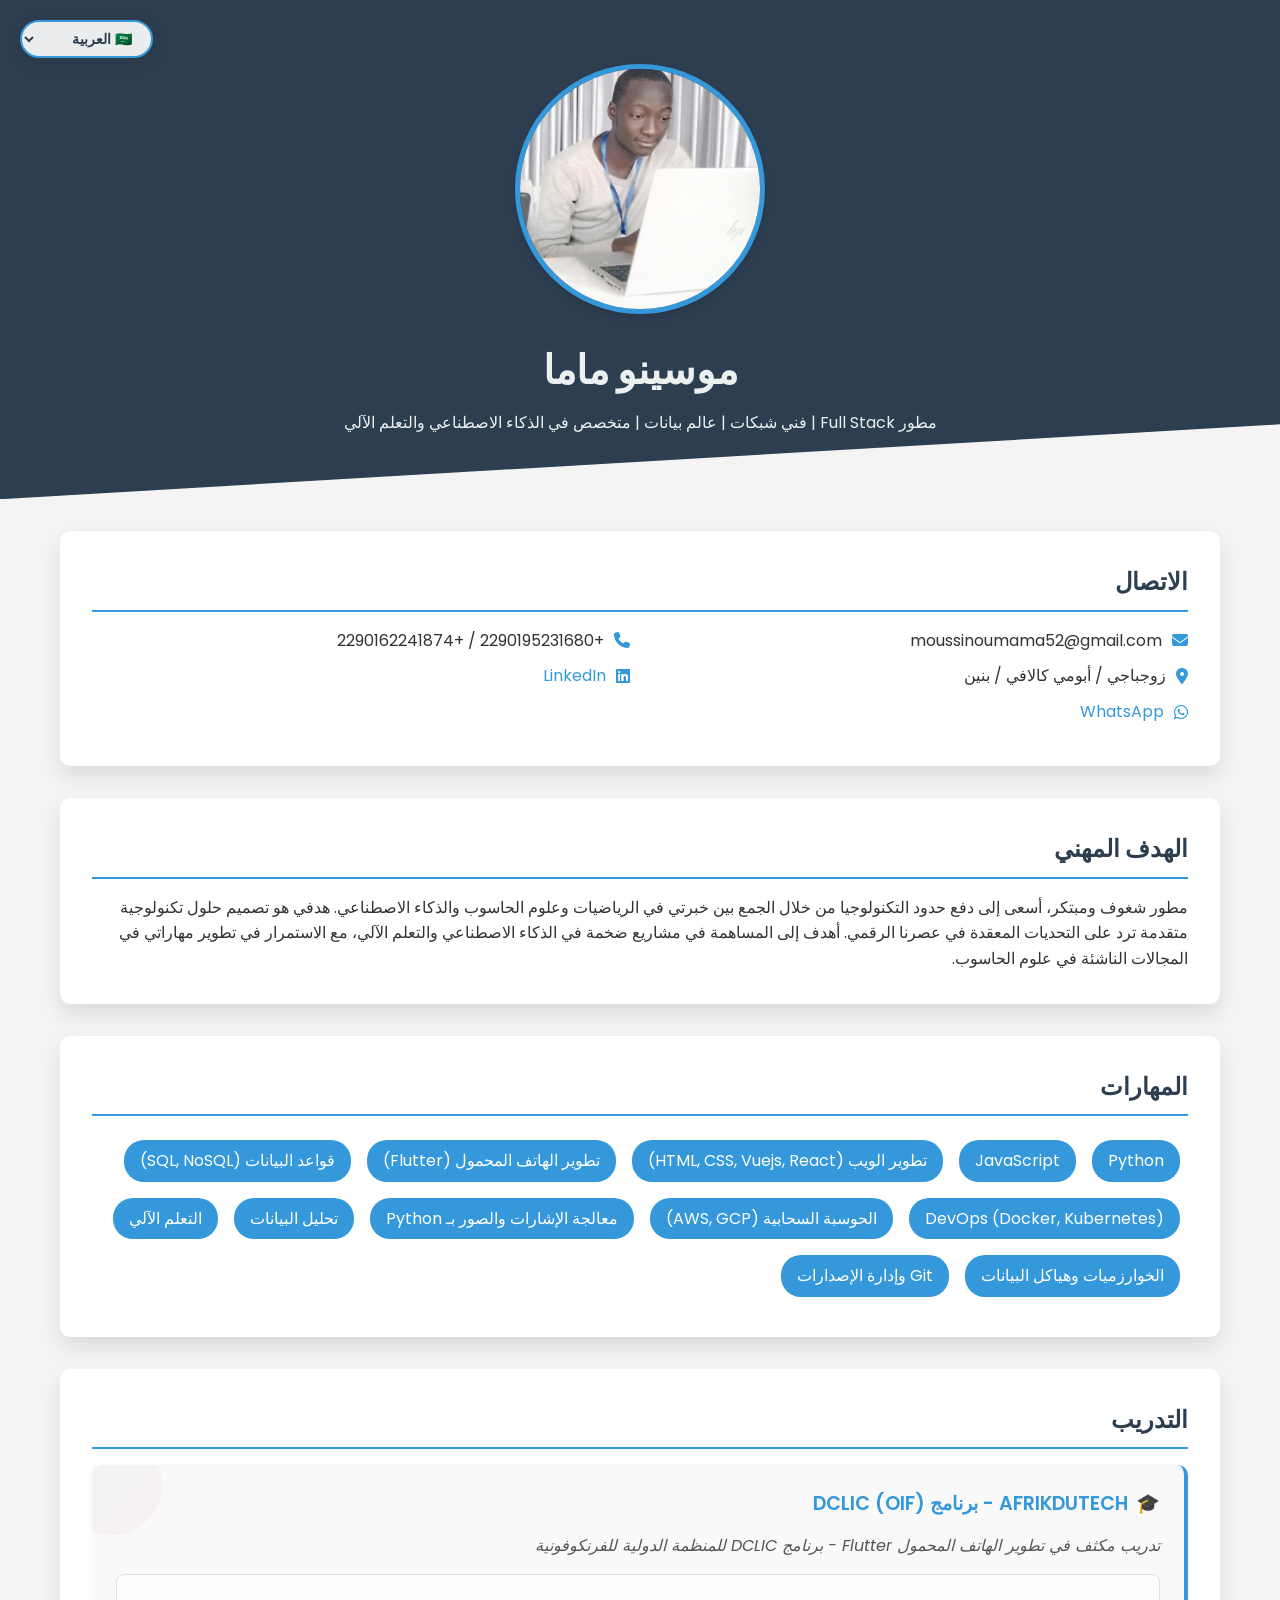
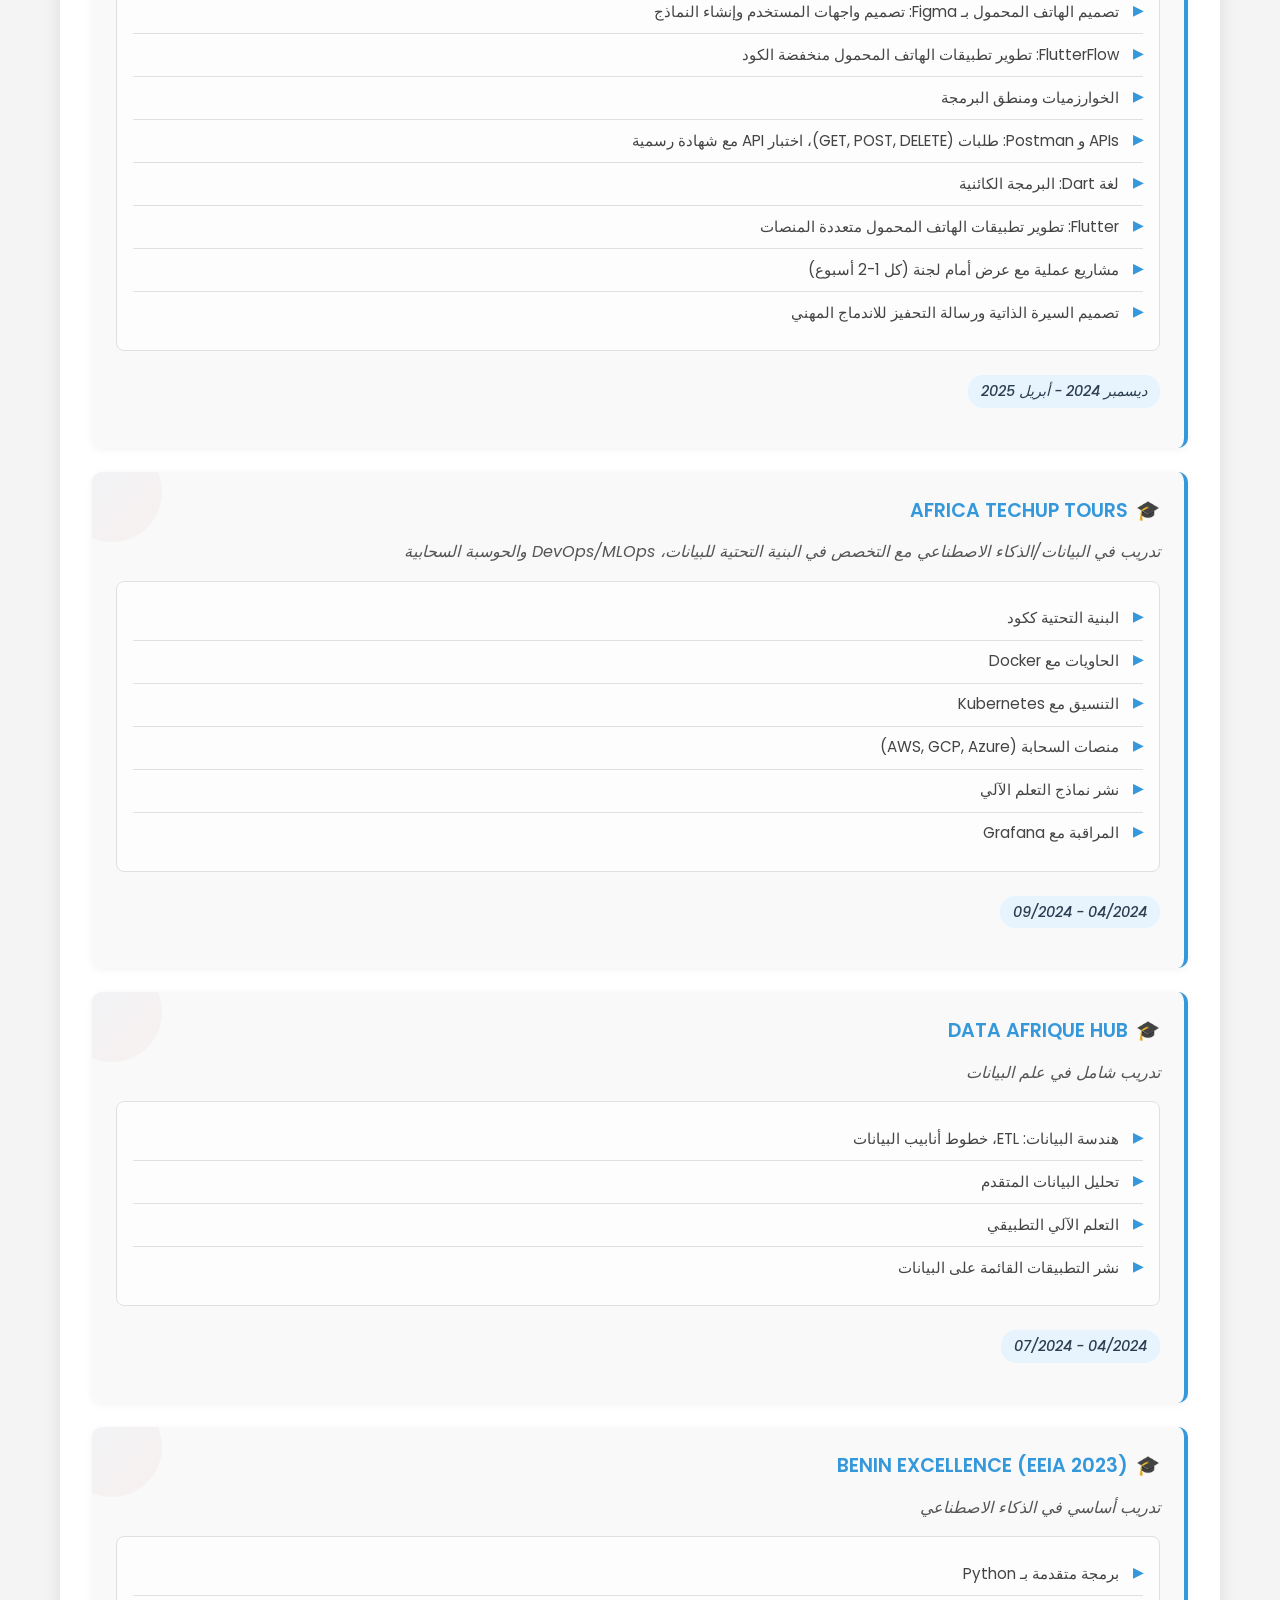
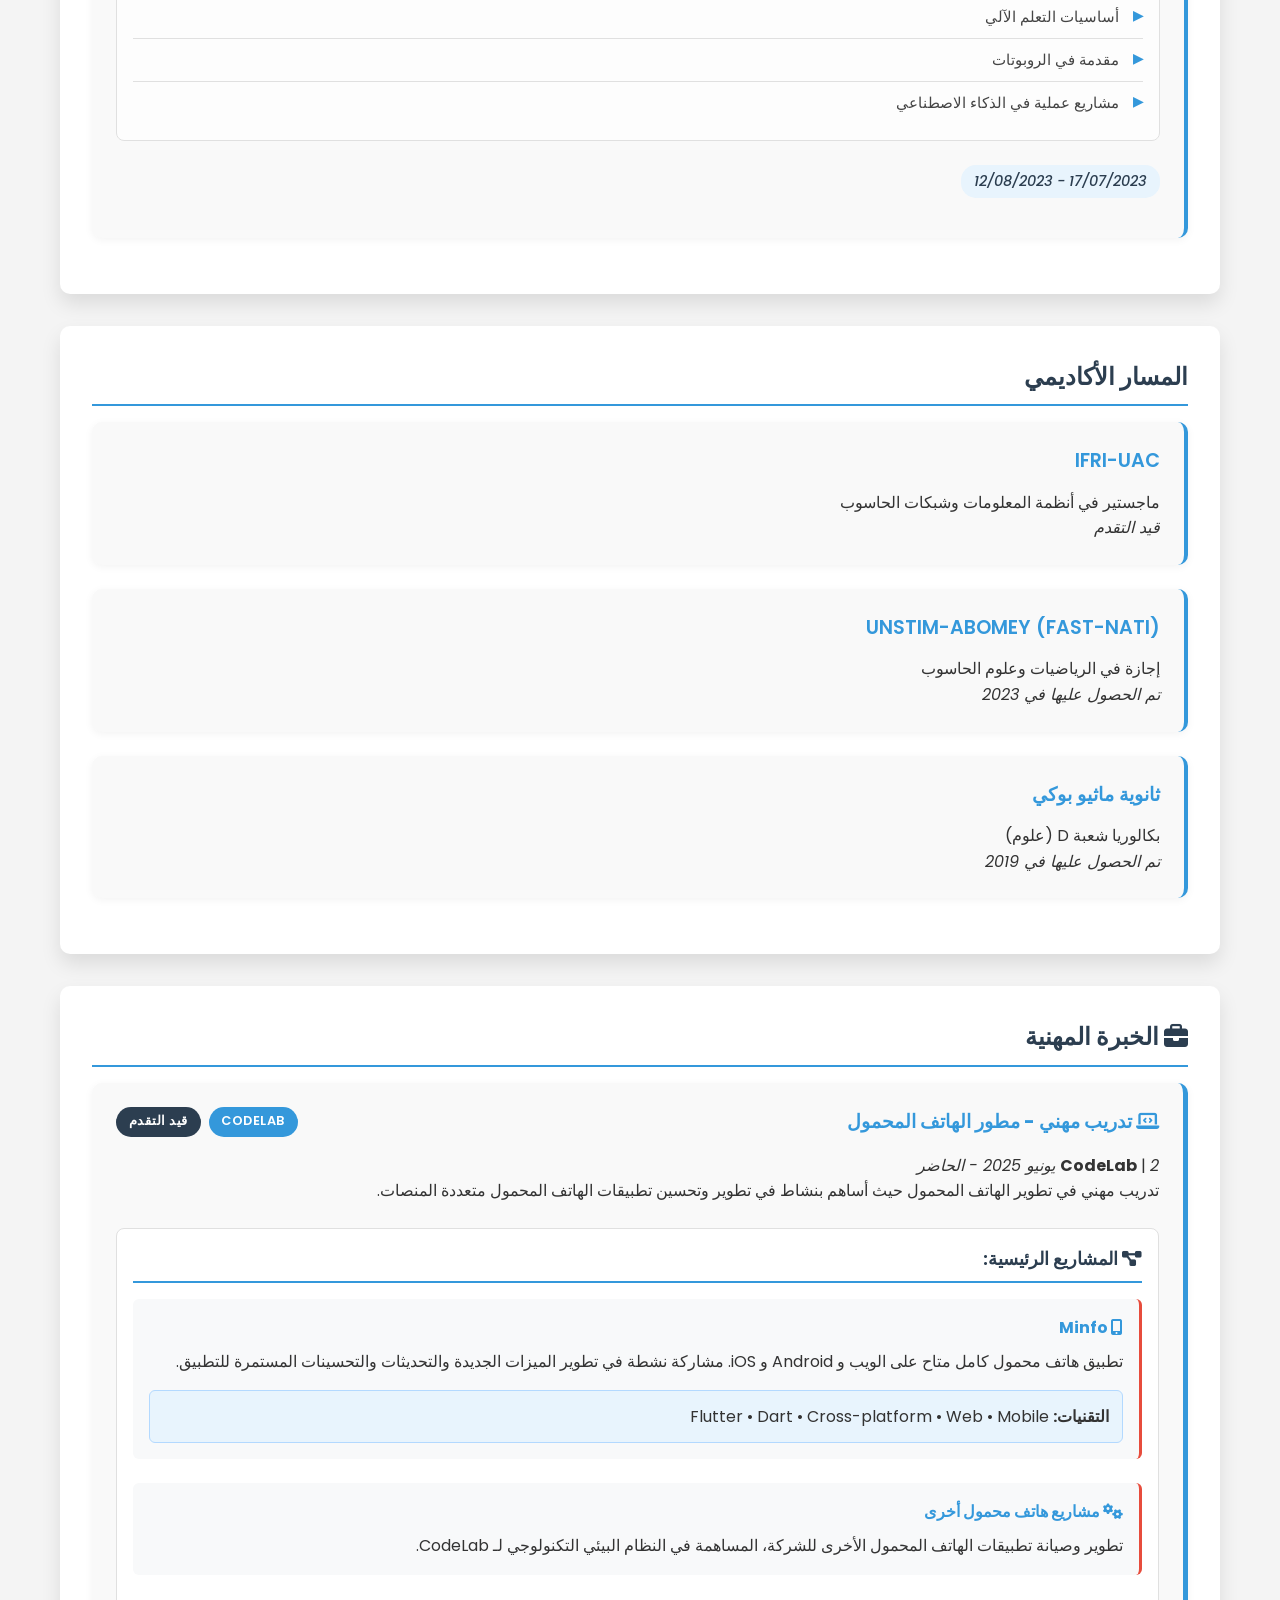
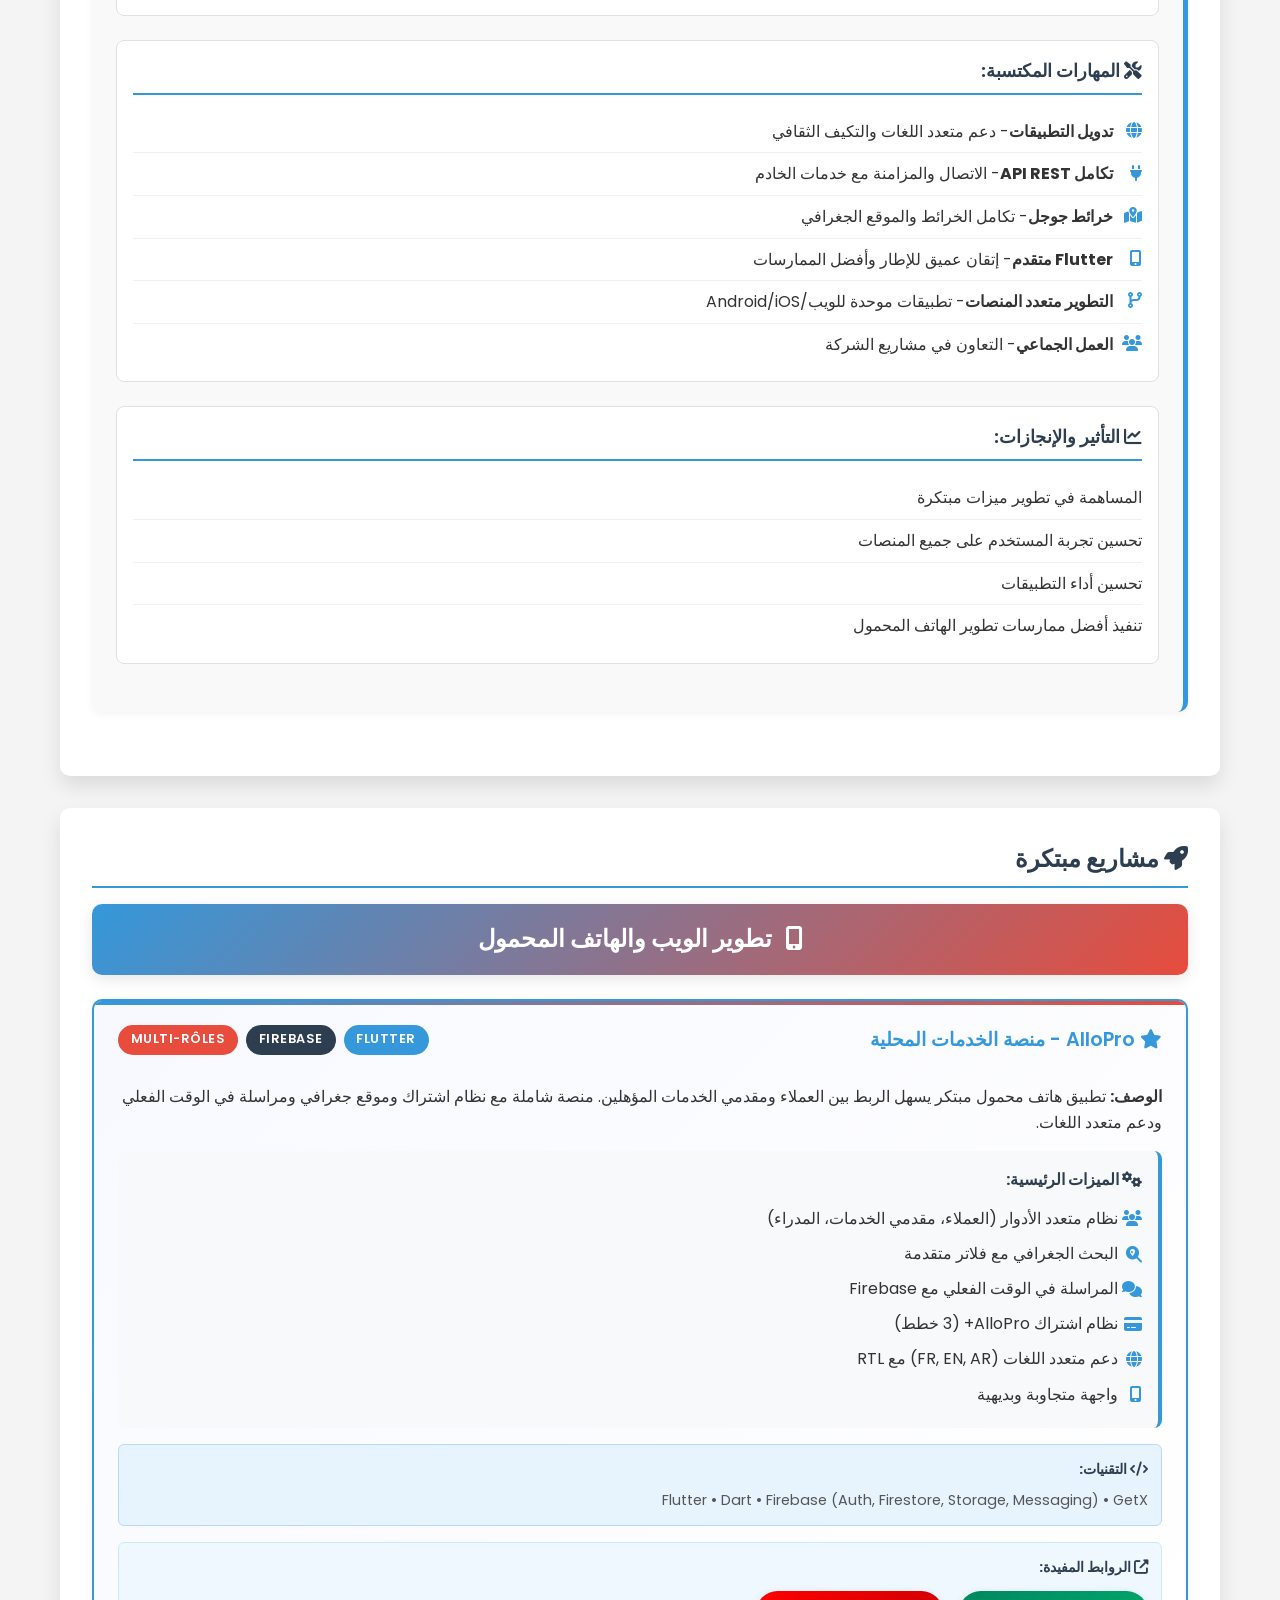
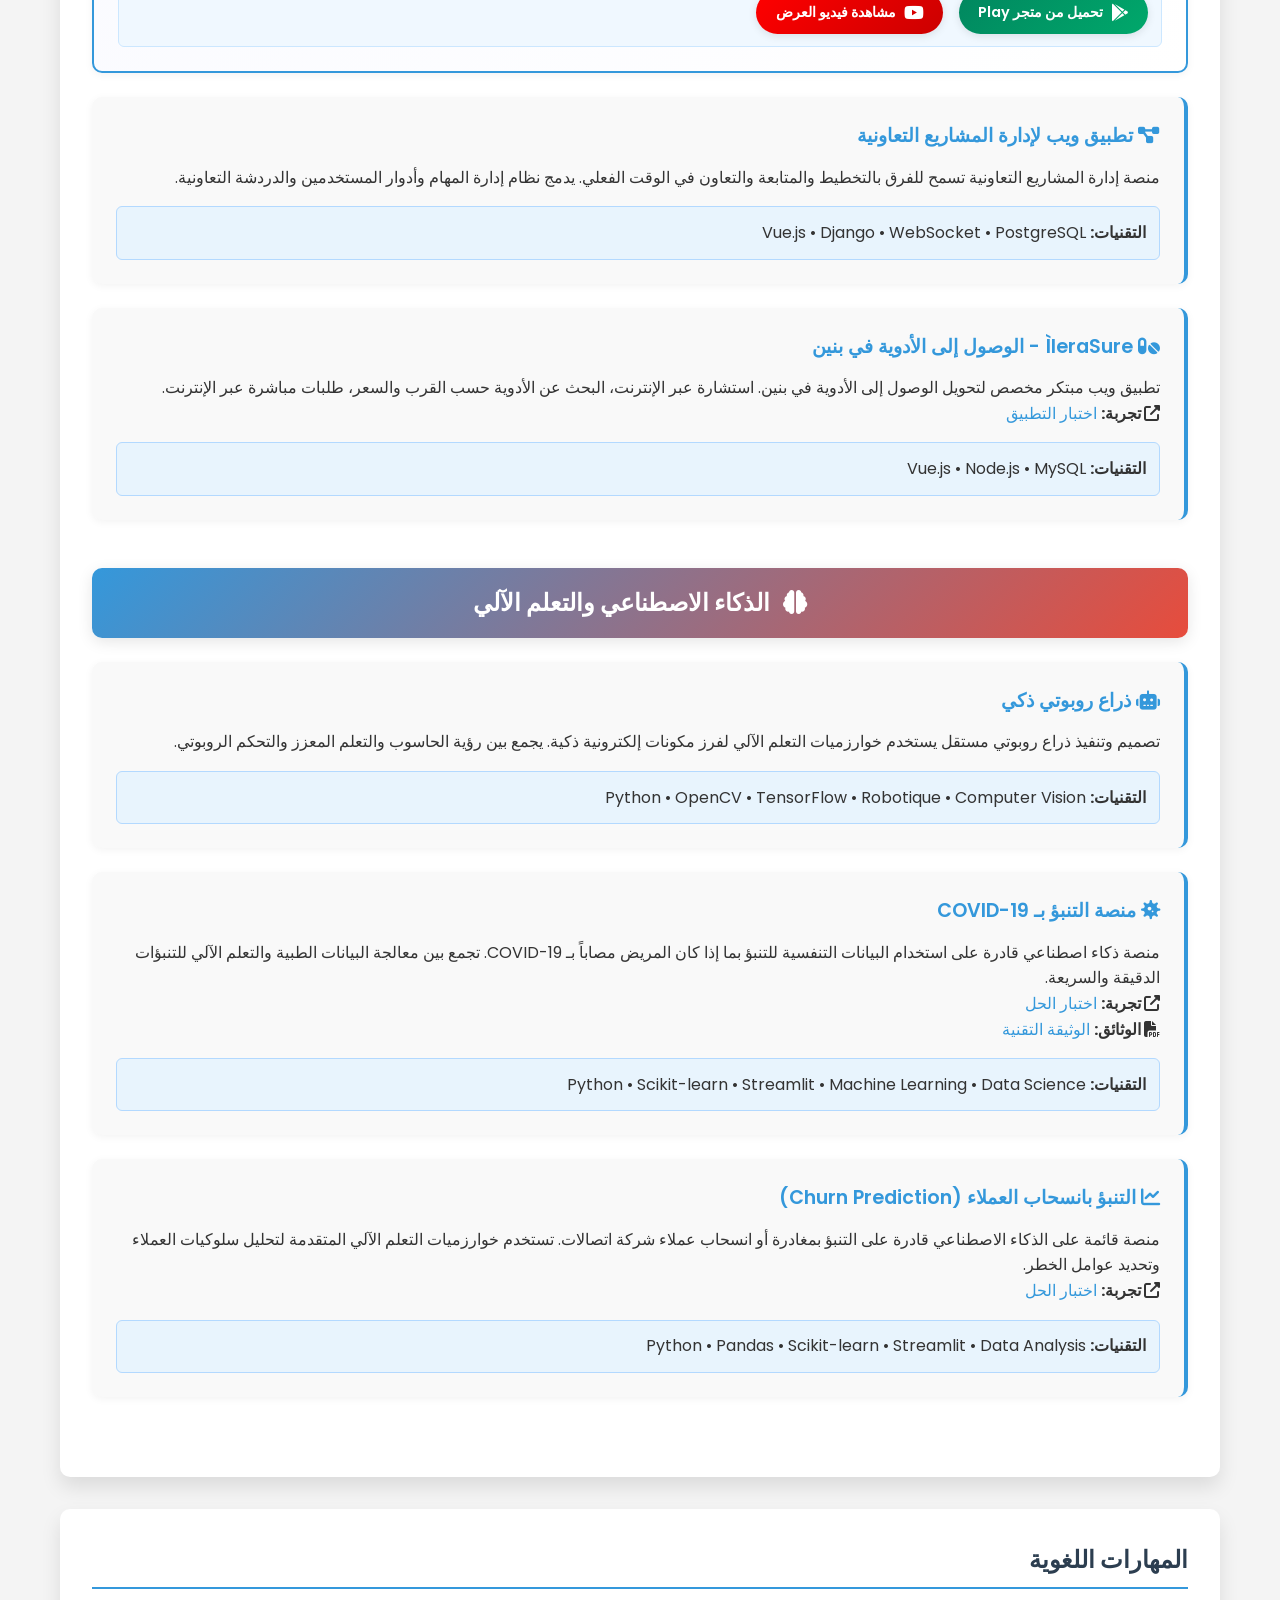
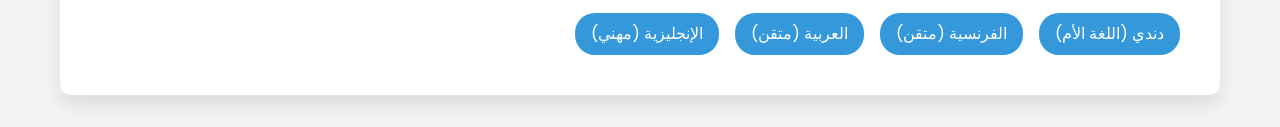
==== index-ar.html @ 0329e620 "update september 2025" ====
<!DOCTYPE html>
<html lang="ar" dir="rtl">
<head>
    <meta charset="UTF-8">
    <meta name="viewport" content="width=device-width, initial-scale=1.0">
    <title>موسينو ماما - مطور Full Stack | عالم بيانات | متخصص في الذكاء الاصطناعي</title>
    <link href="https://fonts.googleapis.com/css2?family=Poppins:wght@300;400;600&display=swap" rel="stylesheet">
    <link rel="stylesheet" href="https://cdnjs.cloudflare.com/ajax/libs/font-awesome/6.4.0/css/all.min.css">
    <style>
        :root {
            --primary-color: #3498db;
            --secondary-color: #2c3e50;
            --accent-color: #e74c3c;
            --text-color: #333;
            --bg-color: #f4f4f4;
            --card-bg: #fff;
        }

        * {
            margin: 0;
            padding: 0;
            box-sizing: border-box;
        }

        body {
            font-family: 'Poppins', sans-serif;
            line-height: 1.6;
            color: var(--text-color);
            background-color: var(--bg-color);
        }

        .container {
            max-width: 1200px;
            margin: 0 auto;
            padding: 0 20px;
        }

        header {
            background-color: var(--secondary-color);
            color: #ecf0f1;
            text-align: center;
            padding: 4rem 0;
            position: relative;
            clip-path: polygon(0 0, 100% 0, 100% 85%, 0 100%);
        }

        .profile-pic {
            width: 250px;
            height: 250px;
            border-radius: 50%;
            border: 5px solid var(--primary-color);
            object-fit: cover;
            margin-bottom: 1rem;
            box-shadow: 0 4px 6px rgba(0,0,0,0.1);
            transition: opacity 0.5s ease-in-out, transform 0.5s ease-in-out;
        }

        .profile-pic.fade-out {
            opacity: 0;
            transform: scale(0.9);
        }

        .profile-pic.fade-in {
            opacity: 1;
            transform: scale(1);
        }

        /* Styles pour le sélecteur de langue */
        .language-selector {
            position: absolute;
            top: 20px;
            left: 20px;
            z-index: 10;
        }

        .language-selector select {
            background: rgba(255, 255, 255, 0.9);
            border: 2px solid var(--primary-color);
            border-radius: 25px;
            padding: 8px 15px;
            font-size: 14px;
            font-weight: 600;
            color: var(--secondary-color);
            cursor: pointer;
            transition: all 0.3s ease;
            backdrop-filter: blur(10px);
            box-shadow: 0 4px 15px rgba(0,0,0,0.1);
        }

        .language-selector select:hover {
            background: rgba(255, 255, 255, 1);
            transform: translateY(-2px);
            box-shadow: 0 6px 20px rgba(0,0,0,0.15);
        }

        .language-selector select:focus {
            outline: none;
            border-color: var(--accent-color);
        }

        .language-selector option {
            padding: 10px;
            background: white;
            color: var(--secondary-color);
        }

        h1 {
            font-size: 2.5rem;
            margin-bottom: 0.5rem;
        }

        h2 {
            color: var(--secondary-color);
            margin-bottom: 1rem;
            border-bottom: 2px solid var(--primary-color);
            padding-bottom: 0.5rem;
        }

        .section {
            background-color: var(--card-bg);
            margin: 2rem 0;
            padding: 2rem;
            border-radius: 10px;
            box-shadow: 0 10px 20px rgba(0,0,0,0.1);
            transition: transform 0.3s ease, box-shadow 0.3s ease;
        }

        .section:hover {
            transform: translateY(-5px);
            box-shadow: 0 15px 30px rgba(0,0,0,0.2);
        }

        .contact-info {
            display: flex;
            flex-wrap: wrap;
            justify-content: space-between;
        }

        .contact-info li {
            flex-basis: calc(50% - 10px);
            margin-bottom: 10px;
            display: flex;
            align-items: center;
        }

        .contact-info li i {
            margin-left: 10px;
            color: var(--primary-color);
        }

        ul {
            list-style-type: none;
        }

        .skills-list, .languages-list {
            display: flex;
            flex-wrap: wrap;
        }

        .skills-list li, .languages-list li {
            background-color: var(--primary-color);
            color: #fff;
            padding: 0.5rem 1rem;
            margin: 0.5rem;
            border-radius: 20px;
            transition: background-color 0.3s ease, transform 0.3s ease;
        }

        .skills-list li:hover, .languages-list li:hover {
            background-color: var(--secondary-color);
            transform: translateY(-3px);
        }

        .formation-item, .education-item, .project-item {
            margin-bottom: 1.5rem;
            padding: 1.5rem;
            background-color: #f9f9f9;
            border-radius: 10px;
            border-right: 4px solid var(--primary-color);
            transition: all 0.3s ease;
            box-shadow: 0 2px 8px rgba(0,0,0,0.05);
        }

        .formation-item:hover, .education-item:hover, .project-item:hover {
            background-color: #f0f8ff;
            transform: translateY(-2px);
            box-shadow: 0 4px 15px rgba(0,0,0,0.1);
        }

        .formation-item h3, .education-item h3, .project-item h3, .project-item h4 {
            color: var(--primary-color);
            margin-bottom: 0.8rem;
            font-size: 1.2rem;
            font-weight: 600;
        }

        .formation-item p {
            color: #555;
            margin-bottom: 1rem;
            font-style: italic;
            font-size: 1rem;
        }

        .formation-item ul {
            list-style: none;
            padding: 0;
            margin: 1rem 0;
        }

        .formation-item li {
            padding: 0.6rem 0;
            border-bottom: 1px solid #e0e0e0;
            position: relative;
            padding-right: 1.5rem;
            transition: all 0.3s ease;
        }

        .formation-item li:last-child {
            border-bottom: none;
        }

        .formation-item li:hover {
            background-color: #f8f9fa;
            padding-right: 2rem;
        }

        .formation-item li::before {
            content: "▶";
            color: var(--primary-color);
            font-weight: bold;
            position: absolute;
            right: 0;
            top: 0.6rem;
            font-size: 0.8rem;
        }

        .formation-item em {
            color: var(--secondary-color);
            font-weight: 500;
            font-size: 0.9rem;
            background-color: #e8f4fd;
            padding: 0.3rem 0.8rem;
            border-radius: 15px;
            display: inline-block;
            margin-top: 0.5rem;
        }

        /* Amélioration spécifique pour les formations */
        .formation-item {
            position: relative;
            overflow: hidden;
        }

        .formation-item::before {
            content: '';
            position: absolute;
            top: 0;
            left: 0;
            width: 100px;
            height: 100px;
            background: linear-gradient(135deg, var(--primary-color), var(--accent-color));
            opacity: 0.05;
            border-radius: 50%;
            transform: translate(-30px, -30px);
        }

        .formation-item h3 {
            position: relative;
            z-index: 1;
            display: flex;
            align-items: center;
            gap: 0.5rem;
        }

        .formation-item h3::before {
            content: "🎓";
            font-size: 1.2rem;
        }

        .formation-item ul {
            background-color: rgba(255, 255, 255, 0.7);
            border-radius: 8px;
            padding: 1rem;
            margin: 1rem 0;
            border: 1px solid #e0e0e0;
        }

        .formation-item li {
            font-size: 0.95rem;
            line-height: 1.5;
            color: #444;
        }

        .formation-item li:hover {
            color: var(--primary-color);
        }

        /* Styles pour les catégories de projets */
        .project-category {
            margin-bottom: 3rem;
        }

        .project-category h3 {
            font-size: 1.5rem;
            color: var(--secondary-color);
            margin-bottom: 1.5rem;
            padding: 1rem;
            background: linear-gradient(135deg, var(--primary-color), var(--accent-color));
            color: white;
            border-radius: 10px;
            text-align: center;
            box-shadow: 0 4px 15px rgba(0,0,0,0.1);
        }

        .project-category h3 i {
            margin-left: 0.5rem;
        }

        /* Styles pour les projets mis en vedette */
        .project-item.featured {
            border: 2px solid var(--primary-color);
            background: linear-gradient(135deg, #f8f9ff, #ffffff);
            position: relative;
            overflow: hidden;
        }

        .project-item.featured::before {
            content: '';
            position: absolute;
            top: 0;
            right: 0;
            left: 0;
            height: 4px;
            background: linear-gradient(90deg, var(--primary-color), var(--accent-color));
        }

        .project-header {
            display: flex;
            justify-content: space-between;
            align-items: flex-start;
            margin-bottom: 1rem;
            flex-wrap: wrap;
        }

        .project-header h4 {
            flex: 1;
            margin-left: 1rem;
        }

        .project-badges {
            display: flex;
            gap: 0.5rem;
            flex-wrap: wrap;
        }

        .badge {
            padding: 0.3rem 0.8rem;
            border-radius: 20px;
            font-size: 0.8rem;
            font-weight: 600;
            text-transform: uppercase;
            letter-spacing: 0.5px;
        }

        .badge.primary {
            background-color: var(--primary-color);
            color: white;
        }

        .badge.secondary {
            background-color: var(--secondary-color);
            color: white;
        }

        .badge.accent {
            background-color: var(--accent-color);
            color: white;
        }

        .project-features {
            margin: 1rem 0;
            padding: 1rem;
            background-color: #f8f9fa;
            border-radius: 8px;
            border-right: 4px solid var(--primary-color);
        }

        .project-features h5 {
            color: var(--secondary-color);
            margin-bottom: 0.5rem;
            font-size: 1rem;
        }

        .project-features ul {
            list-style: none;
            padding: 0;
        }

        .project-features li {
            padding: 0.3rem 0;
            display: flex;
            align-items: center;
        }

        .project-features li i {
            color: var(--primary-color);
            margin-left: 0.5rem;
            width: 16px;
        }

        .project-tech {
            margin-top: 1rem;
            padding: 0.8rem;
            background-color: #e8f4fd;
            border-radius: 6px;
            border: 1px solid #b3d9ff;
        }

        .project-tech h5 {
            color: var(--secondary-color);
            margin-bottom: 0.5rem;
            font-size: 0.9rem;
        }

        .project-tech p {
            margin: 0;
            font-size: 0.9rem;
            color: #555;
        }

        .project-links {
            margin-top: 1rem;
            padding: 0.8rem;
            background-color: #f0f8ff;
            border-radius: 6px;
            border: 1px solid #cce7ff;
        }

        .project-links h5 {
            color: var(--secondary-color);
            margin-bottom: 0.8rem;
            font-size: 0.9rem;
        }

        .link-buttons {
            display: flex;
            gap: 1rem;
            flex-wrap: wrap;
        }

        .link-button {
            display: inline-flex;
            align-items: center;
            padding: 0.6rem 1.2rem;
            border-radius: 25px;
            text-decoration: none;
            font-weight: 600;
            font-size: 0.9rem;
            transition: all 0.3s ease;
            box-shadow: 0 2px 8px rgba(0,0,0,0.1);
        }

        .link-button i {
            margin-left: 0.5rem;
            font-size: 1.1rem;
        }

        .link-button.playstore {
            background: linear-gradient(135deg, #01875f, #00a86b);
            color: white;
        }

        .link-button.playstore:hover {
            background: linear-gradient(135deg, #016b4a, #008f5a);
            transform: translateY(-2px);
            box-shadow: 0 4px 12px rgba(1, 135, 95, 0.3);
        }

        .link-button.video {
            background: linear-gradient(135deg, #ff0000, #cc0000);
            color: white;
        }

        .link-button.video:hover {
            background: linear-gradient(135deg, #e60000, #b30000);
            transform: translateY(-2px);
            box-shadow: 0 4px 12px rgba(255, 0, 0, 0.3);
        }

        /* Styles pour l'expérience professionnelle */
        .experience-item {
            margin-bottom: 2rem;
            padding: 1.5rem;
            background-color: #f9f9f9;
            border-radius: 10px;
            border-right: 5px solid var(--primary-color);
            transition: all 0.3s ease;
            box-shadow: 0 2px 8px rgba(0,0,0,0.05);
        }

        .experience-item:hover {
            background-color: #f0f8ff;
            transform: translateY(-2px);
            box-shadow: 0 8px 25px rgba(0,0,0,0.1);
        }

        .experience-header {
            display: flex;
            justify-content: space-between;
            align-items: flex-start;
            margin-bottom: 1rem;
            flex-wrap: wrap;
        }

        .experience-header h3 {
            flex: 1;
            margin-left: 1rem;
            color: var(--primary-color);
        }

        .experience-badges {
            display: flex;
            gap: 0.5rem;
            flex-wrap: wrap;
        }

        .experience-projects, .experience-skills, .experience-impact {
            margin: 1.5rem 0;
            padding: 1rem;
            background-color: #ffffff;
            border-radius: 8px;
            border: 1px solid #e0e0e0;
        }

        .experience-projects h4, .experience-skills h4, .experience-impact h4 {
            color: var(--secondary-color);
            margin-bottom: 1rem;
            font-size: 1.1rem;
            border-bottom: 2px solid var(--primary-color);
            padding-bottom: 0.5rem;
        }

        .project-detail {
            margin-bottom: 1.5rem;
            padding: 1rem;
            background-color: #f8f9fa;
            border-radius: 6px;
            border-right: 3px solid var(--accent-color);
        }

        .project-detail h5 {
            color: var(--primary-color);
            margin-bottom: 0.5rem;
            font-size: 1rem;
        }

        .experience-skills ul, .experience-impact ul {
            list-style: none;
            padding: 0;
        }

        .experience-skills li, .experience-impact li {
            padding: 0.5rem 0;
            display: flex;
            align-items: flex-start;
            border-bottom: 1px solid #f0f0f0;
        }

        .experience-skills li:last-child, .experience-impact li:last-child {
            border-bottom: none;
        }

        .experience-skills li i, .experience-impact li i {
            color: var(--primary-color);
            margin-left: 0.8rem;
            margin-top: 0.2rem;
            width: 16px;
            flex-shrink: 0;
        }

        a {
            color: var(--primary-color);
            text-decoration: none;
            transition: color 0.3s ease;
        }

        a:hover {
            color: var(--accent-color);
        }

        /* Responsive design */
        @media (max-width: 768px) {
            .contact-info li {
                flex-basis: 100%;
            }
            
            .profile-pic {
                width: 200px;
                height: 200px;
            }
            
            .project-header, .experience-header {
                flex-direction: column;
                align-items: flex-start;
            }

            .project-badges, .experience-badges {
                margin-top: 0.5rem;
            }

            .project-category h3 {
                font-size: 1.3rem;
                padding: 0.8rem;
            }

            .experience-item {
                padding: 1rem;
            }

            .experience-projects, .experience-skills, .experience-impact {
                padding: 0.8rem;
            }

            .formation-item {
                padding: 1rem;
            }
            
            .formation-item h3 {
                font-size: 1.1rem;
            }
            
            .formation-item li {
                padding: 0.5rem 0;
                padding-right: 1.2rem;
            }
            
            .formation-item li:hover {
                padding-right: 1.5rem;
            }

            .link-buttons {
                flex-direction: column;
                gap: 0.8rem;
            }

            .link-button {
                justify-content: center;
                width: 100%;
            }
        }
    </style>
</head>
<body>
    <header>
        <div class="container">
            <!-- Sélecteur de langue -->
            <div class="language-selector">
                <select onchange="changeLanguage()">
                    <option value="fr">🇫🇷 Français</option>
                    <option value="ar" selected>🇸🇦 العربية</option>
                    <option value="en">🇺🇸 English</option>
                </select>
            </div>
            
            <img id="profile-image" src="msn.png" alt="موسينو ماما" class="profile-pic">
            <h1>موسينو ماما</h1>
            <p>مطور Full Stack | فني شبكات | عالم بيانات | متخصص في الذكاء الاصطناعي والتعلم الآلي</p>
        </div>
    </header>

    <main class="container">
        <section id="contact" class="section">
            <h2>الاتصال</h2>
            <ul class="contact-info">
                <li><i class="fas fa-envelope"></i> moussinoumama52@gmail.com</li>
                <li><i class="fas fa-phone"></i> +2290195231680 / +2290162241874</li>
                <li><i class="fas fa-map-marker-alt"></i> زوجباجي / أبومي كالافي / بنين</li>
                <li><i class="fab fa-linkedin"></i> <a href="https://www.linkedin.com/in/moussinou-mama-8b6270284">LinkedIn</a></li>
                <li><i class="fab fa-whatsapp"></i> <a href="https://wa.me/22995231680">WhatsApp</a></li>
            </ul>
        </section>

        <section id="objectif" class="section">
            <h2>الهدف المهني</h2>
            <p>مطور شغوف ومبتكر، أسعى إلى دفع حدود التكنولوجيا من خلال الجمع بين خبرتي في الرياضيات وعلوم الحاسوب والذكاء الاصطناعي. هدفي هو تصميم حلول تكنولوجية متقدمة ترد على التحديات المعقدة في عصرنا الرقمي. أهدف إلى المساهمة في مشاريع ضخمة في الذكاء الاصطناعي والتعلم الآلي، مع الاستمرار في تطوير مهاراتي في المجالات الناشئة في علوم الحاسوب.</p>
        </section>

        <section id="competences" class="section">
            <h2>المهارات</h2>
            <ul class="skills-list">
                <li>Python</li>
                <li>JavaScript</li>
                <li>تطوير الويب (HTML, CSS, Vuejs, React)</li>
                <li>تطوير الهاتف المحمول (Flutter)</li>
                <li>قواعد البيانات (SQL, NoSQL)</li>
                <li>DevOps (Docker, Kubernetes)</li>
                <li>الحوسبة السحابية (AWS, GCP)</li>
                <li>معالجة الإشارات والصور بـ Python</li>
                <li>تحليل البيانات</li>
                <li>التعلم الآلي</li>
                <li>الخوارزميات وهياكل البيانات</li>
                <li>Git وإدارة الإصدارات</li>
            </ul>
        </section>

        <section id="formation" class="section">
            <h2>التدريب</h2>
            <div class="formation-item">
                <h3>AFRIKDUTECH - برنامج DCLIC (OIF)</h3>
                <p>تدريب مكثف في تطوير الهاتف المحمول Flutter - برنامج DCLIC للمنظمة الدولية للفرنكوفونية</p>
                <ul>
                    <li>تصميم الهاتف المحمول بـ Figma: تصميم واجهات المستخدم وإنشاء النماذج</li>
                    <li>FlutterFlow: تطوير تطبيقات الهاتف المحمول منخفضة الكود</li>
                    <li>الخوارزميات ومنطق البرمجة</li>
                    <li>APIs و Postman: طلبات (GET, POST, DELETE)، اختبار API مع شهادة رسمية</li>
                    <li>لغة Dart: البرمجة الكائنية</li>
                    <li>Flutter: تطوير تطبيقات الهاتف المحمول متعددة المنصات</li>
                    <li>مشاريع عملية مع عرض أمام لجنة (كل 1-2 أسبوع)</li>
                    <li>تصميم السيرة الذاتية ورسالة التحفيز للاندماج المهني</li>
                </ul>
                <p><em>ديسمبر 2024 - أبريل 2025</em></p>
            </div>
            <div class="formation-item">
                <h3>AFRICA TECHUP TOURS</h3>
                <p>تدريب في البيانات/الذكاء الاصطناعي مع التخصص في البنية التحتية للبيانات، DevOps/MLOps والحوسبة السحابية</p>
                <ul>
                    <li>البنية التحتية ككود</li>
                    <li>الحاويات مع Docker</li>
                    <li>التنسيق مع Kubernetes</li>
                    <li>منصات السحابة (AWS, GCP, Azure)</li>
                    <li>نشر نماذج التعلم الآلي</li>
                    <li>المراقبة مع Grafana</li>
                </ul>
                <p><em>04/2024 - 09/2024</em></p>
            </div>
            <div class="formation-item">
                <h3>DATA AFRIQUE HUB</h3>
                <p>تدريب شامل في علم البيانات</p>
                <ul>
                    <li>هندسة البيانات: ETL، خطوط أنابيب البيانات</li>
                    <li>تحليل البيانات المتقدم</li>
                    <li>التعلم الآلي التطبيقي</li>
                    <li>نشر التطبيقات القائمة على البيانات</li>
                </ul>
                <p><em>04/2024 - 07/2024</em></p>
            </div>
            <div class="formation-item">
                <h3>BENIN EXCELLENCE (EEIA 2023)</h3>
                <p>تدريب أساسي في الذكاء الاصطناعي</p>
                <ul>
                    <li>برمجة متقدمة بـ Python</li>
                    <li>أساسيات التعلم الآلي</li>
                    <li>مقدمة في الروبوتات</li>
                    <li>مشاريع عملية في الذكاء الاصطناعي</li>
                </ul>
                <p><em>17/07/2023 - 12/08/2023</em></p>
            </div>
        </section>

        <section id="education" class="section">
            <h2>المسار الأكاديمي</h2>
            <div class="education-item">
                <h3>IFRI-UAC</h3>
                <p>ماجستير في أنظمة المعلومات وشبكات الحاسوب</p>
                <p><em>قيد التقدم</em></p>
            </div>
            <div class="education-item">
                <h3>UNSTIM-ABOMEY (FAST-NATI)</h3>
                <p>إجازة في الرياضيات وعلوم الحاسوب</p>
                <p><em>تم الحصول عليها في 2023</em></p>
            </div>
            <div class="education-item">
                <h3>ثانوية ماثيو بوكي</h3>
                <p>بكالوريا شعبة D (علوم)</p>
                <p><em>تم الحصول عليها في 2019</em></p>
            </div>
        </section>

        <section id="experience" class="section">
            <h2><i class="fas fa-briefcase"></i> الخبرة المهنية</h2>
            
            <div class="experience-item">
                <div class="experience-header">
                    <h3><i class="fas fa-laptop-code"></i> تدريب مهني - مطور الهاتف المحمول</h3>
                    <div class="experience-badges">
                        <span class="badge primary">CodeLab</span>
                        <span class="badge secondary">قيد التقدم</span>
                    </div>
                </div>
                <p><strong>CodeLab</strong> | <em>2 يونيو 2025 - الحاضر</em></p>
                <p>تدريب مهني في تطوير الهاتف المحمول حيث أساهم بنشاط في تطوير وتحسين تطبيقات الهاتف المحمول متعددة المنصات.</p>
                
                <div class="experience-projects">
                    <h4><i class="fas fa-project-diagram"></i> المشاريع الرئيسية:</h4>
                    <div class="project-detail">
                        <h5><i class="fas fa-mobile-alt"></i> Minfo</h5>
                        <p>تطبيق هاتف محمول كامل متاح على الويب و Android و iOS. مشاركة نشطة في تطوير الميزات الجديدة والتحديثات والتحسينات المستمرة للتطبيق.</p>
                        <div class="project-tech">
                            <strong>التقنيات:</strong> Flutter • Dart • Cross-platform • Web • Mobile
                        </div>
                    </div>
                    <div class="project-detail">
                        <h5><i class="fas fa-cogs"></i> مشاريع هاتف محمول أخرى</h5>
                        <p>تطوير وصيانة تطبيقات الهاتف المحمول الأخرى للشركة، المساهمة في النظام البيئي التكنولوجي لـ CodeLab.</p>
                    </div>
                </div>

                <div class="experience-skills">
                    <h4><i class="fas fa-tools"></i> المهارات المكتسبة:</h4>
                    <ul>
                        <li><i class="fas fa-globe"></i> <strong>تدويل التطبيقات</strong> - دعم متعدد اللغات والتكيف الثقافي</li>
                        <li><i class="fas fa-plug"></i> <strong>تكامل API REST</strong> - الاتصال والمزامنة مع خدمات الخادم</li>
                        <li><i class="fas fa-map-marked-alt"></i> <strong>خرائط جوجل</strong> - تكامل الخرائط والموقع الجغرافي</li>
                        <li><i class="fas fa-mobile-alt"></i> <strong>Flutter متقدم</strong> - إتقان عميق للإطار وأفضل الممارسات</li>
                        <li><i class="fas fa-code-branch"></i> <strong>التطوير متعدد المنصات</strong> - تطبيقات موحدة للويب/Android/iOS</li>
                        <li><i class="fas fa-users"></i> <strong>العمل الجماعي</strong> - التعاون في مشاريع الشركة</li>
                    </ul>
                </div>

                <div class="experience-impact">
                    <h4><i class="fas fa-chart-line"></i> التأثير والإنجازات:</h4>
                    <ul>
                        <li>المساهمة في تطوير ميزات مبتكرة</li>
                        <li>تحسين تجربة المستخدم على جميع المنصات</li>
                        <li>تحسين أداء التطبيقات</li>
                        <li>تنفيذ أفضل ممارسات تطوير الهاتف المحمول</li>
                    </ul>
                </div>
            </div>
        </section>

        <section id="projets" class="section">
            <h2><i class="fas fa-rocket"></i> مشاريع مبتكرة</h2>
            
            <!-- تطوير الويب والهاتف المحمول -->
            <div class="project-category">
                <h3><i class="fas fa-mobile-alt"></i> تطوير الويب والهاتف المحمول</h3>
                
                <div class="project-item featured">
                    <div class="project-header">
                        <h4><i class="fas fa-star"></i> AlloPro - منصة الخدمات المحلية</h4>
                        <div class="project-badges">
                            <span class="badge primary">Flutter</span>
                            <span class="badge secondary">Firebase</span>
                            <span class="badge accent">Multi-rôles</span>
                        </div>
                    </div>
                    <p><strong>الوصف:</strong> تطبيق هاتف محمول مبتكر يسهل الربط بين العملاء ومقدمي الخدمات المؤهلين. منصة شاملة مع نظام اشتراك وموقع جغرافي ومراسلة في الوقت الفعلي ودعم متعدد اللغات.</p>
                    <div class="project-features">
                        <h5><i class="fas fa-cogs"></i> الميزات الرئيسية:</h5>
                        <ul>
                            <li><i class="fas fa-users"></i> نظام متعدد الأدوار (العملاء، مقدمي الخدمات، المدراء)</li>
                            <li><i class="fas fa-search-location"></i> البحث الجغرافي مع فلاتر متقدمة</li>
                            <li><i class="fas fa-comments"></i> المراسلة في الوقت الفعلي مع Firebase</li>
                            <li><i class="fas fa-credit-card"></i> نظام اشتراك AlloPro+ (3 خطط)</li>
                            <li><i class="fas fa-globe"></i> دعم متعدد اللغات (FR, EN, AR) مع RTL</li>
                            <li><i class="fas fa-mobile-alt"></i> واجهة متجاوبة وبديهية</li>
                        </ul>
                    </div>
                    <div class="project-tech">
                        <h5><i class="fas fa-code"></i> التقنيات:</h5>
                        <p>Flutter • Dart • Firebase (Auth, Firestore, Storage, Messaging) • GetX</p>
                    </div>
                    <div class="project-links">
                        <h5><i class="fas fa-external-link-alt"></i> الروابط المفيدة:</h5>
                        <div class="link-buttons">
                            <a href="https://play.google.com/store/apps/details?id=com.allopro.allopro" target="_blank" class="link-button playstore">
                                <i class="fab fa-google-play"></i> تحميل من متجر Play
                            </a>
                            <a href="https://youtu.be/XSc0m07hXcM?si=pplgiT2FSJfK-_qj" target="_blank" class="link-button video">
                                <i class="fab fa-youtube"></i> مشاهدة فيديو العرض
                            </a>
                        </div>
                    </div>
                </div>

                <div class="project-item">
                    <h4><i class="fas fa-project-diagram"></i> تطبيق ويب لإدارة المشاريع التعاونية</h4>
                    <p>منصة إدارة المشاريع التعاونية تسمح للفرق بالتخطيط والمتابعة والتعاون في الوقت الفعلي. يدمج نظام إدارة المهام وأدوار المستخدمين والدردشة التعاونية.</p>
                    <div class="project-tech">
                        <strong>التقنيات:</strong> Vue.js • Django • WebSocket • PostgreSQL
                    </div>
                </div>

                <div class="project-item">
                    <h4><i class="fas fa-pills"></i> ÌleraSure - الوصول إلى الأدوية في بنين</h4>
                    <p>تطبيق ويب مبتكر مخصص لتحويل الوصول إلى الأدوية في بنين. استشارة عبر الإنترنت، البحث عن الأدوية حسب القرب والسعر، طلبات مباشرة عبر الإنترنت.</p>
                    <p><strong><i class="fas fa-external-link-alt"></i> تجربة:</strong> <a href="https://blue-worm-998583.hostingersite.com/">اختبار التطبيق</a></p>
                    <div class="project-tech">
                        <strong>التقنيات:</strong> Vue.js • Node.js • MySQL
                    </div>
                </div>
            </div>

            <!-- الذكاء الاصطناعي والتعلم الآلي -->
            <div class="project-category">
                <h3><i class="fas fa-brain"></i> الذكاء الاصطناعي والتعلم الآلي</h3>
                
                <div class="project-item">
                    <h4><i class="fas fa-robot"></i> ذراع روبوتي ذكي</h4>
                    <p>تصميم وتنفيذ ذراع روبوتي مستقل يستخدم خوارزميات التعلم الآلي لفرز مكونات إلكترونية ذكية. يجمع بين رؤية الحاسوب والتعلم المعزز والتحكم الروبوتي.</p>
                    <div class="project-tech">
                        <strong>التقنيات:</strong> Python • OpenCV • TensorFlow • Robotique • Computer Vision
                    </div>
                </div>

                <div class="project-item">
                    <h4><i class="fas fa-virus"></i> منصة التنبؤ بـ COVID-19</h4>
                    <p>منصة ذكاء اصطناعي قادرة على استخدام البيانات التنفسية للتنبؤ بما إذا كان المريض مصاباً بـ COVID-19. تجمع بين معالجة البيانات الطبية والتعلم الآلي للتنبؤات الدقيقة والسريعة.</p>
                    <p><strong><i class="fas fa-external-link-alt"></i> تجربة:</strong> <a href="https://moussinou-covid-diagnostics.streamlit.app/">اختبار الحل</a></p>
                    <p><strong><i class="fas fa-file-pdf"></i> الوثائق:</strong> <a href="https://drive.google.com/file/d/1jl1MJON2KpFDIaJZsnYck7PHzKHaN5Uv/view?usp=sharing">الوثيقة التقنية</a></p>
                    <div class="project-tech">
                        <strong>التقنيات:</strong> Python • Scikit-learn • Streamlit • Machine Learning • Data Science
                    </div>
                </div>

                <div class="project-item">
                    <h4><i class="fas fa-chart-line"></i> التنبؤ بانسحاب العملاء (Churn Prediction)</h4>
                    <p>منصة قائمة على الذكاء الاصطناعي قادرة على التنبؤ بمغادرة أو انسحاب عملاء شركة اتصالات. تستخدم خوارزميات التعلم الآلي المتقدمة لتحليل سلوكيات العملاء وتحديد عوامل الخطر.</p>
                    <p><strong><i class="fas fa-external-link-alt"></i> تجربة:</strong> <a href="https://moussinouchurnpredict.streamlit.app/">اختبار الحل</a></p>
                    <div class="project-tech">
                        <strong>التقنيات:</strong> Python • Pandas • Scikit-learn • Streamlit • Data Analysis
                    </div>
                </div>
            </div>
        </section>

        <section id="langues" class="section">
            <h2>المهارات اللغوية</h2>
            <ul class="languages-list">
                <li>دندي (اللغة الأم)</li>
                <li>الفرنسية (متقن)</li>
                <li>العربية (متقن)</li>
                <li>الإنجليزية (مهني)</li>
            </ul>
        </section>
    </main>

    <script>
        // Rotation des images de profil
        document.addEventListener('DOMContentLoaded', function() {
            const profileImage = document.getElementById('profile-image');
            const images = ['msn.png','msn1.jpeg'];
            let currentImageIndex = 0;

            function switchImage() {
                // Ajouter l'effet de fade-out
                profileImage.classList.add('fade-out');
                
                setTimeout(() => {
                    // Changer l'image
                    currentImageIndex = (currentImageIndex + 1) % images.length;
                    profileImage.src = images[currentImageIndex];
                    
                    // Ajouter l'effet de fade-in
                    profileImage.classList.remove('fade-out');
                    profileImage.classList.add('fade-in');
                    
                    // Retirer la classe fade-in après l'animation
                    setTimeout(() => {
                        profileImage.classList.remove('fade-in');
                    }, 500);
                }, 500); // Attendre la fin de l'animation fade-out
            }

            // Démarrer la rotation toutes les 5 secondes
            setInterval(switchImage, 5000);
        });

        // Fonction pour changer la langue
        function changeLanguage() {
            const select = document.querySelector('.language-selector select');
            const language = select.value;
            
            if (language === 'fr') {
                window.location.href = 'index-fr.html';
            } else if (language === 'en') {
                window.location.href = 'index.html';
            } else {
                // Pour l'arabe, on reste sur la page actuelle (index-ar.html)
                // Pas de redirection nécessaire
            }
        }
    </script>
</body>
</html>
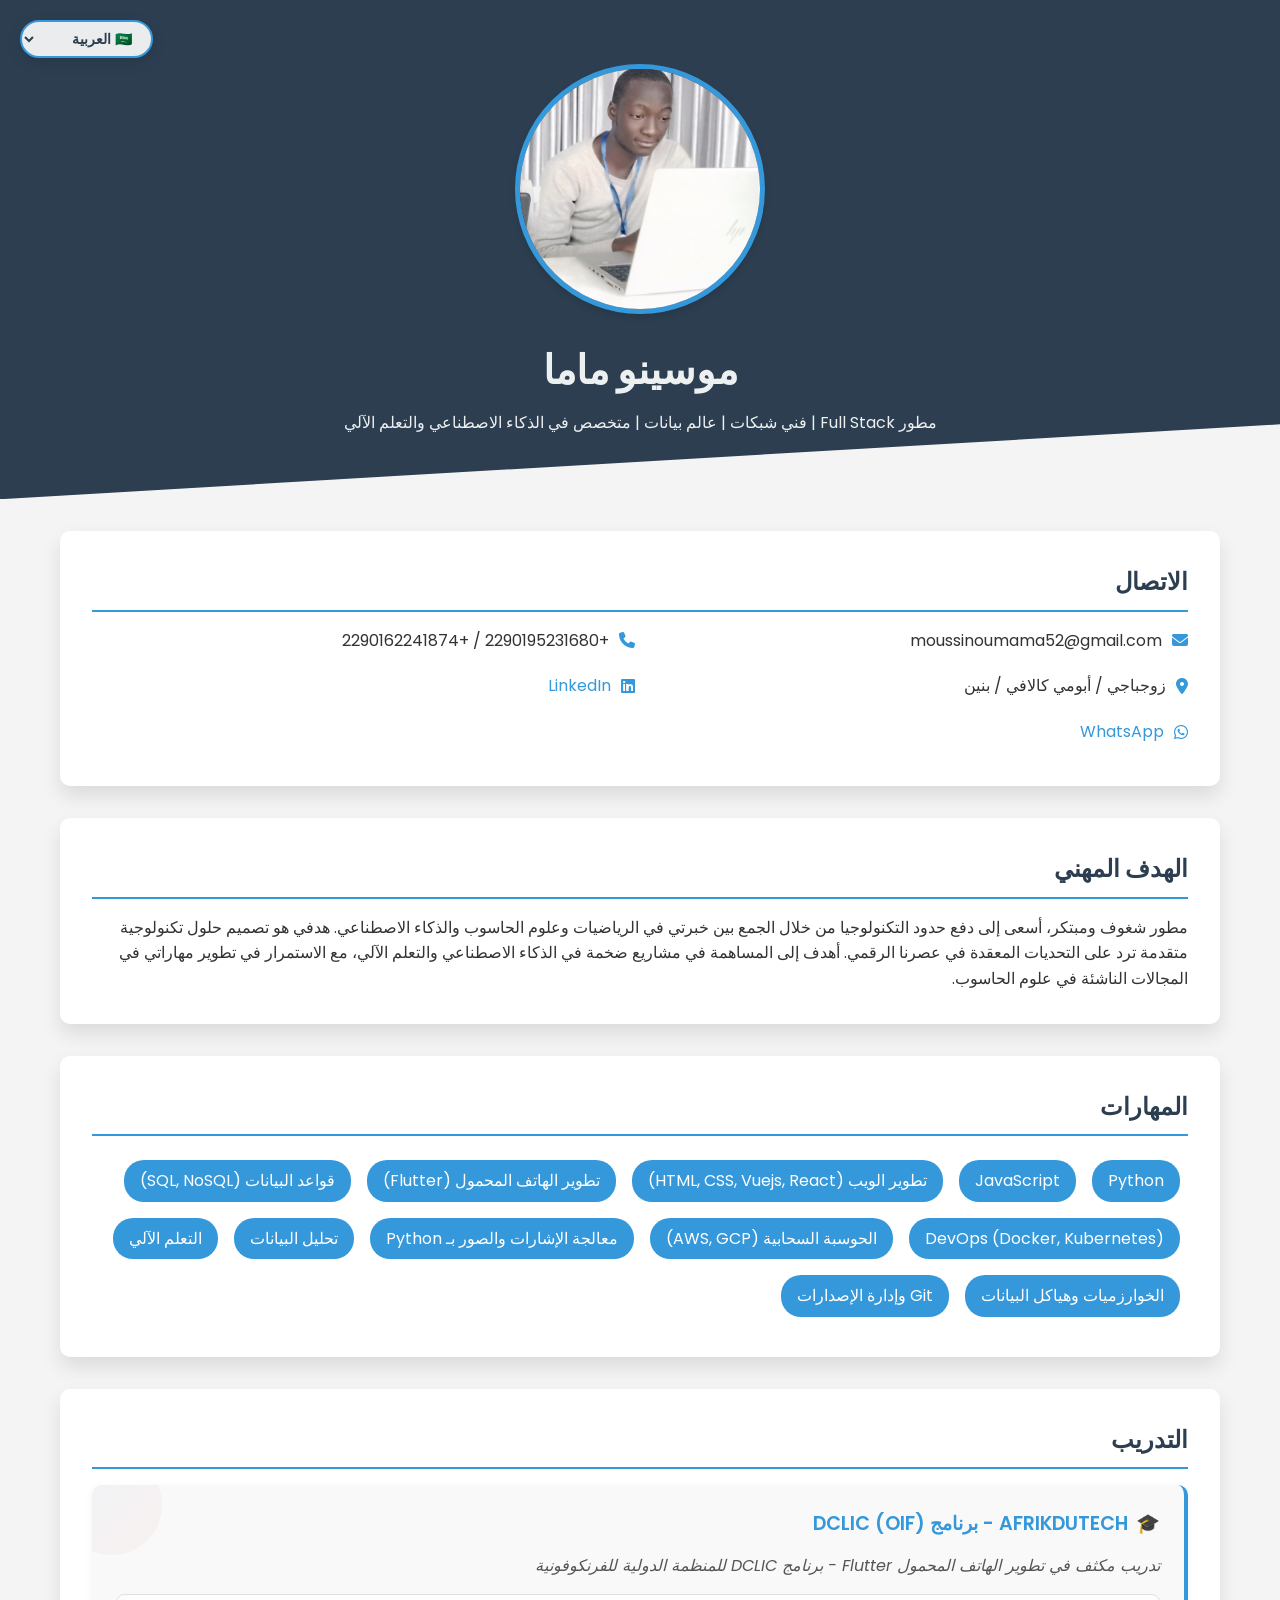
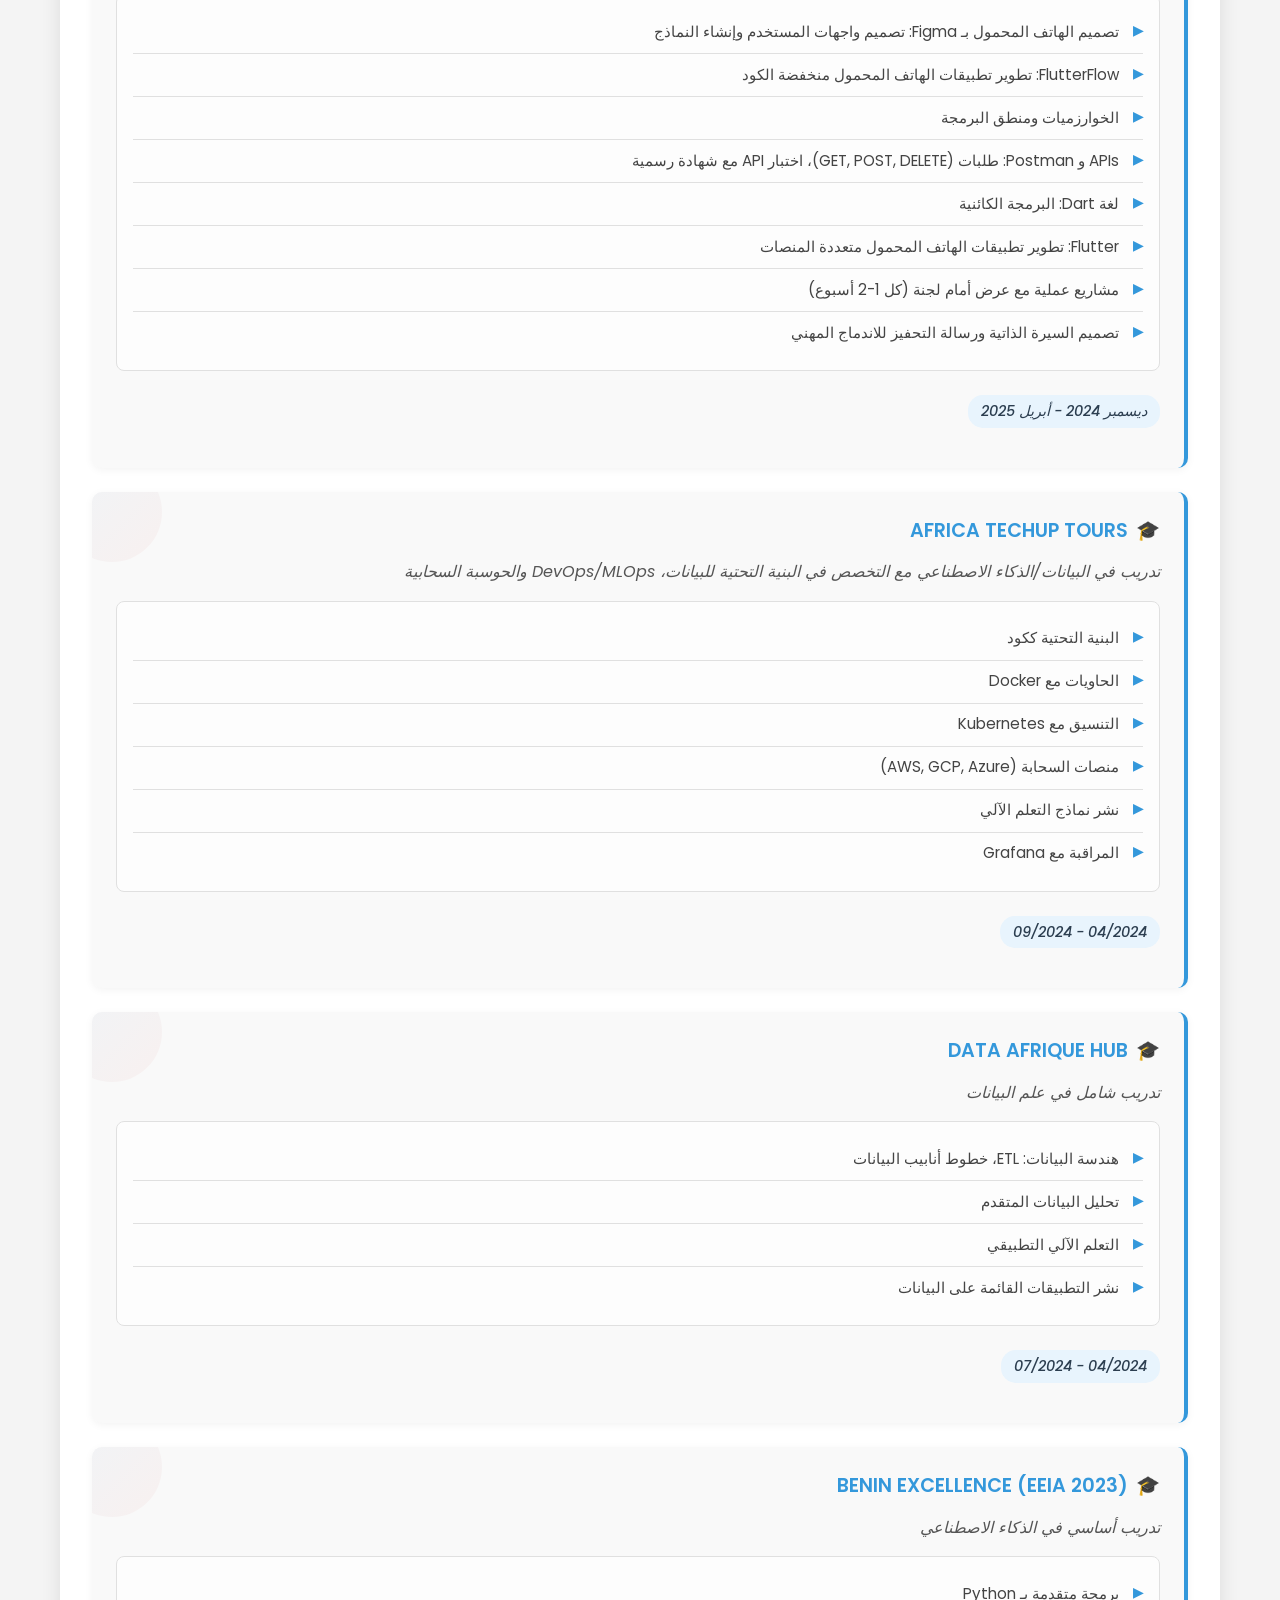
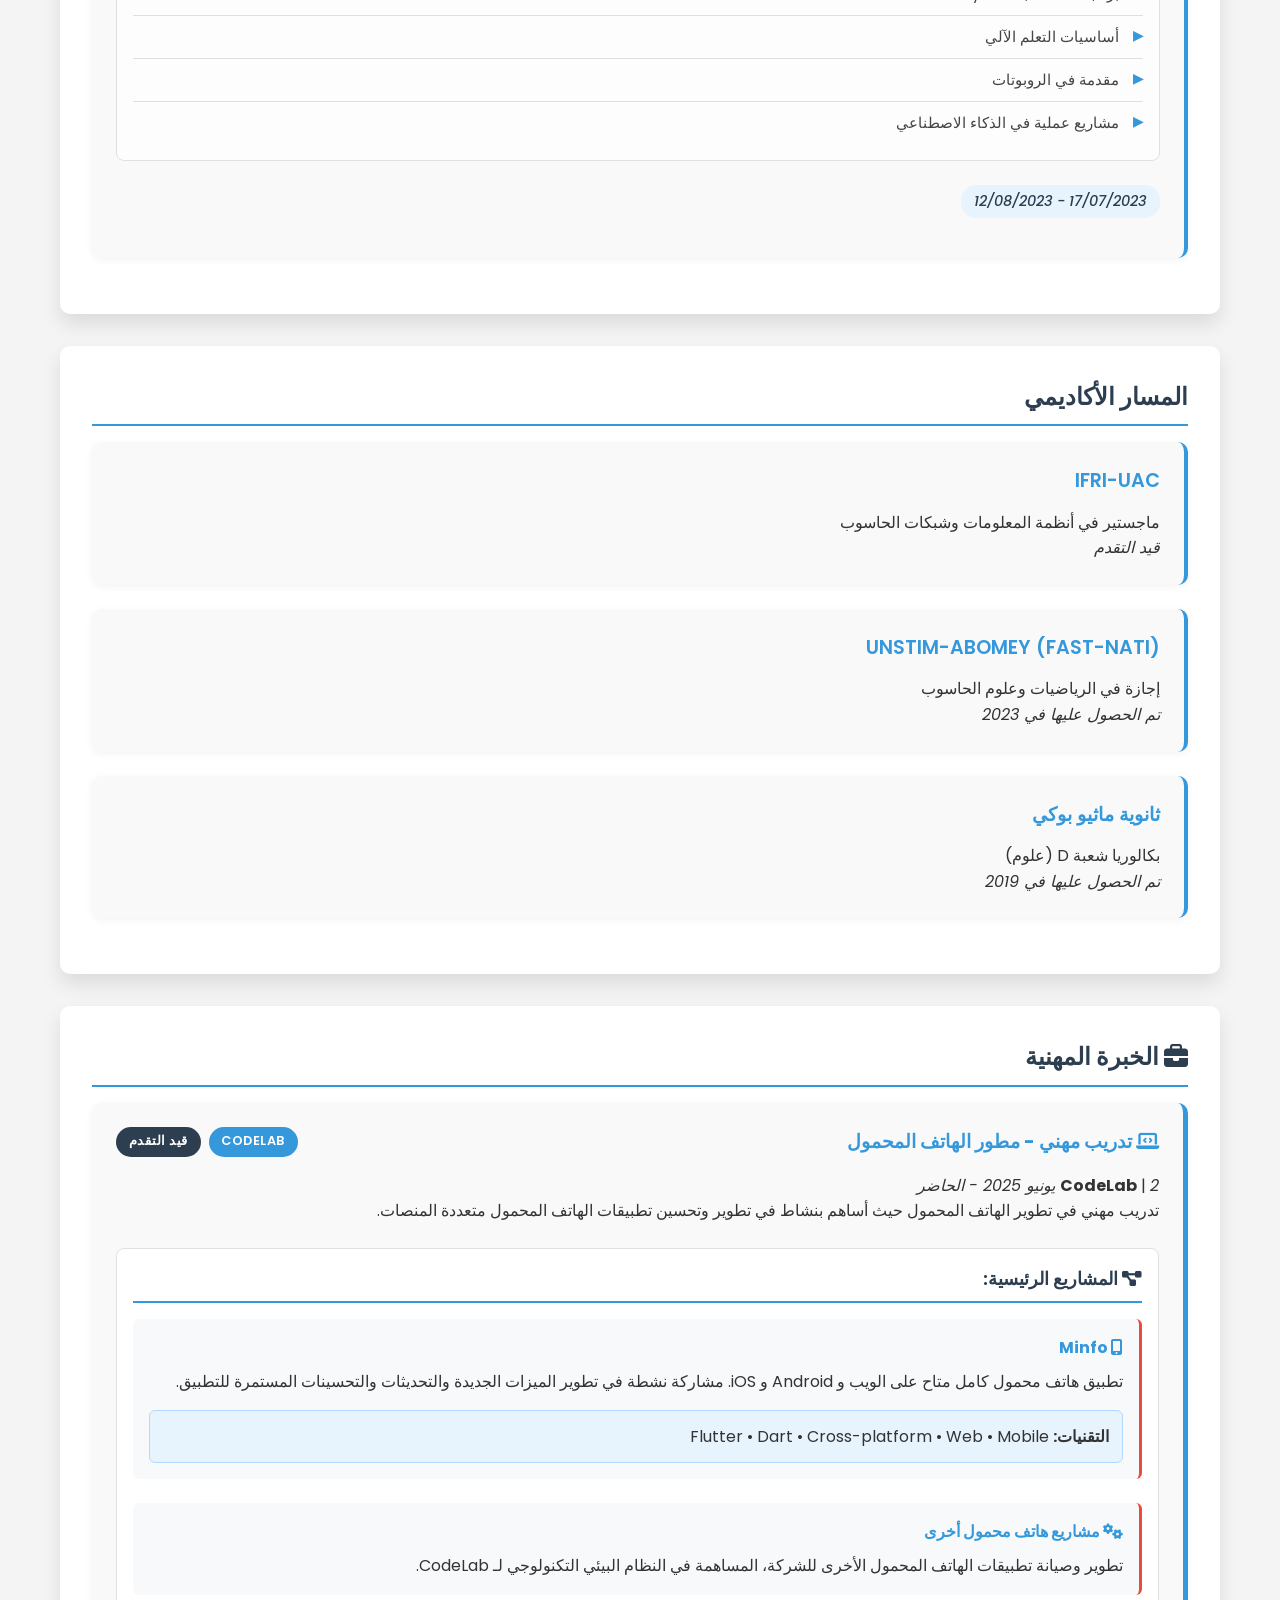
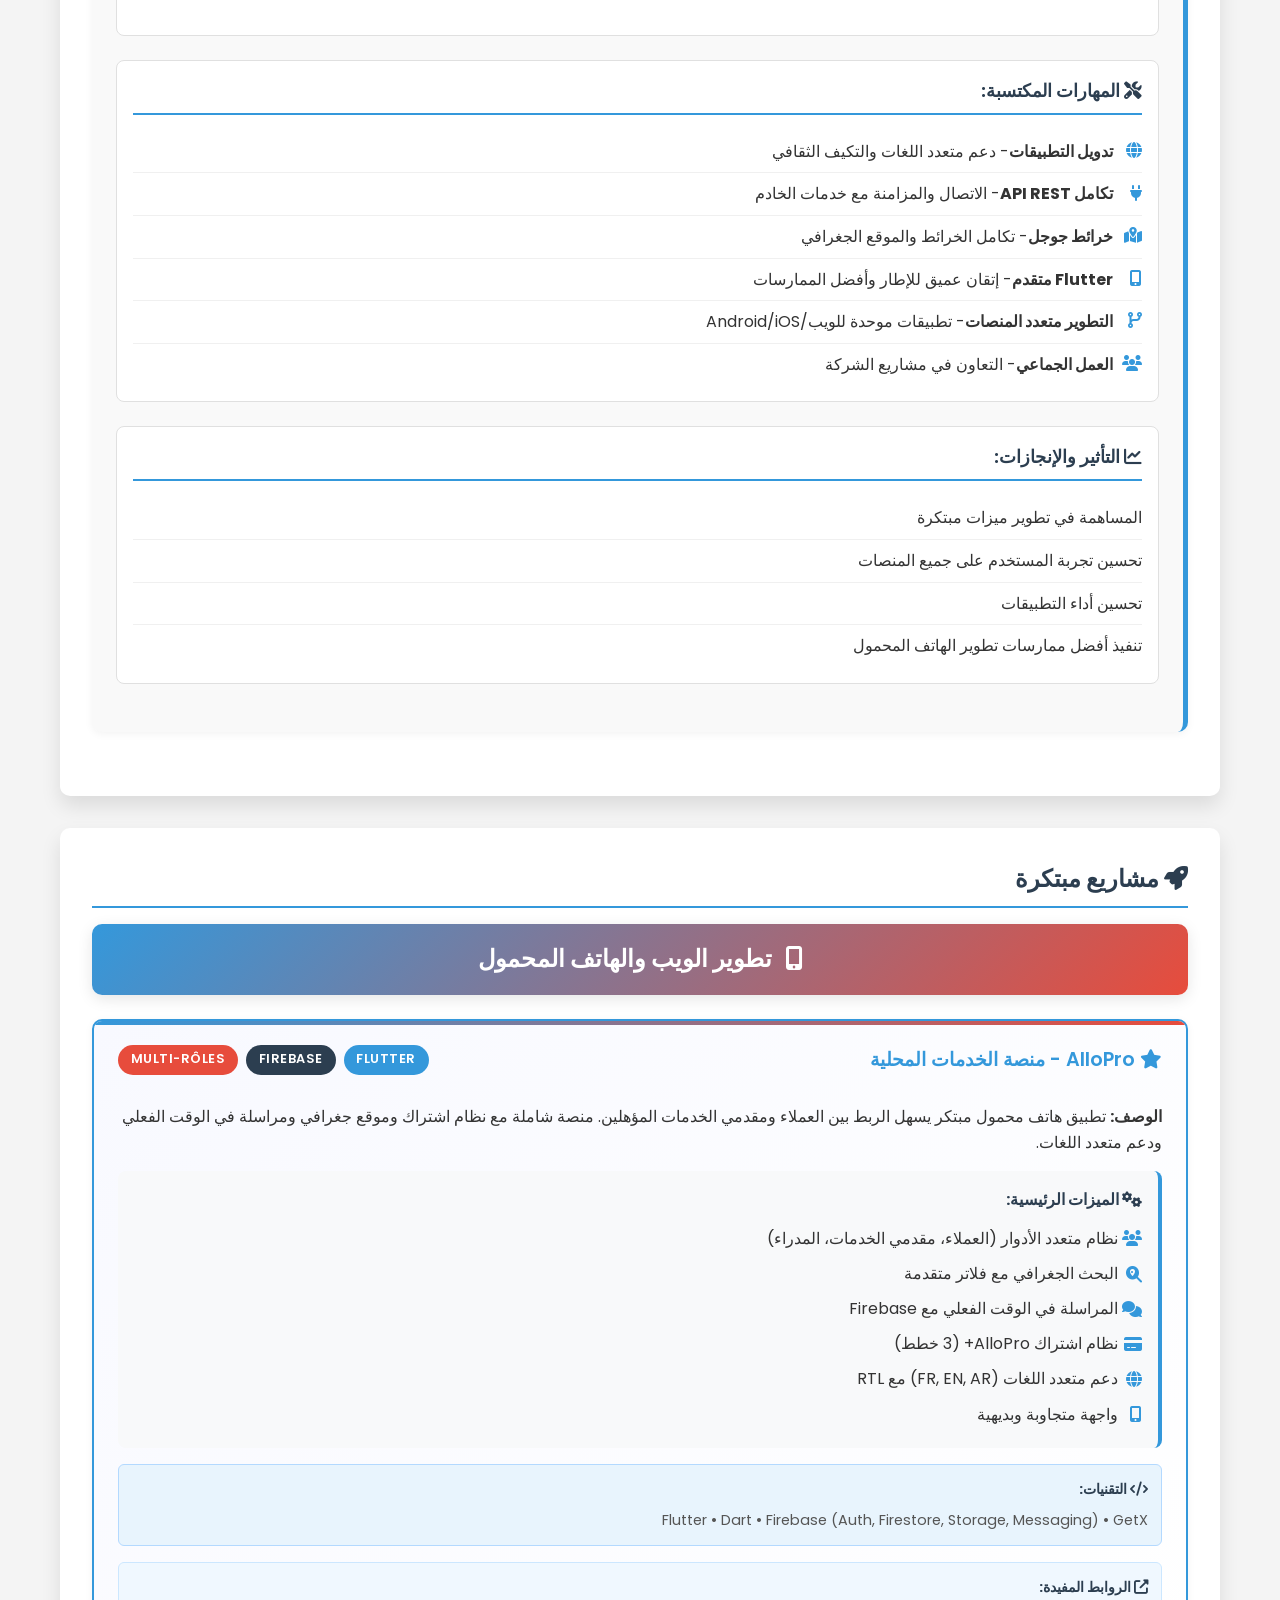
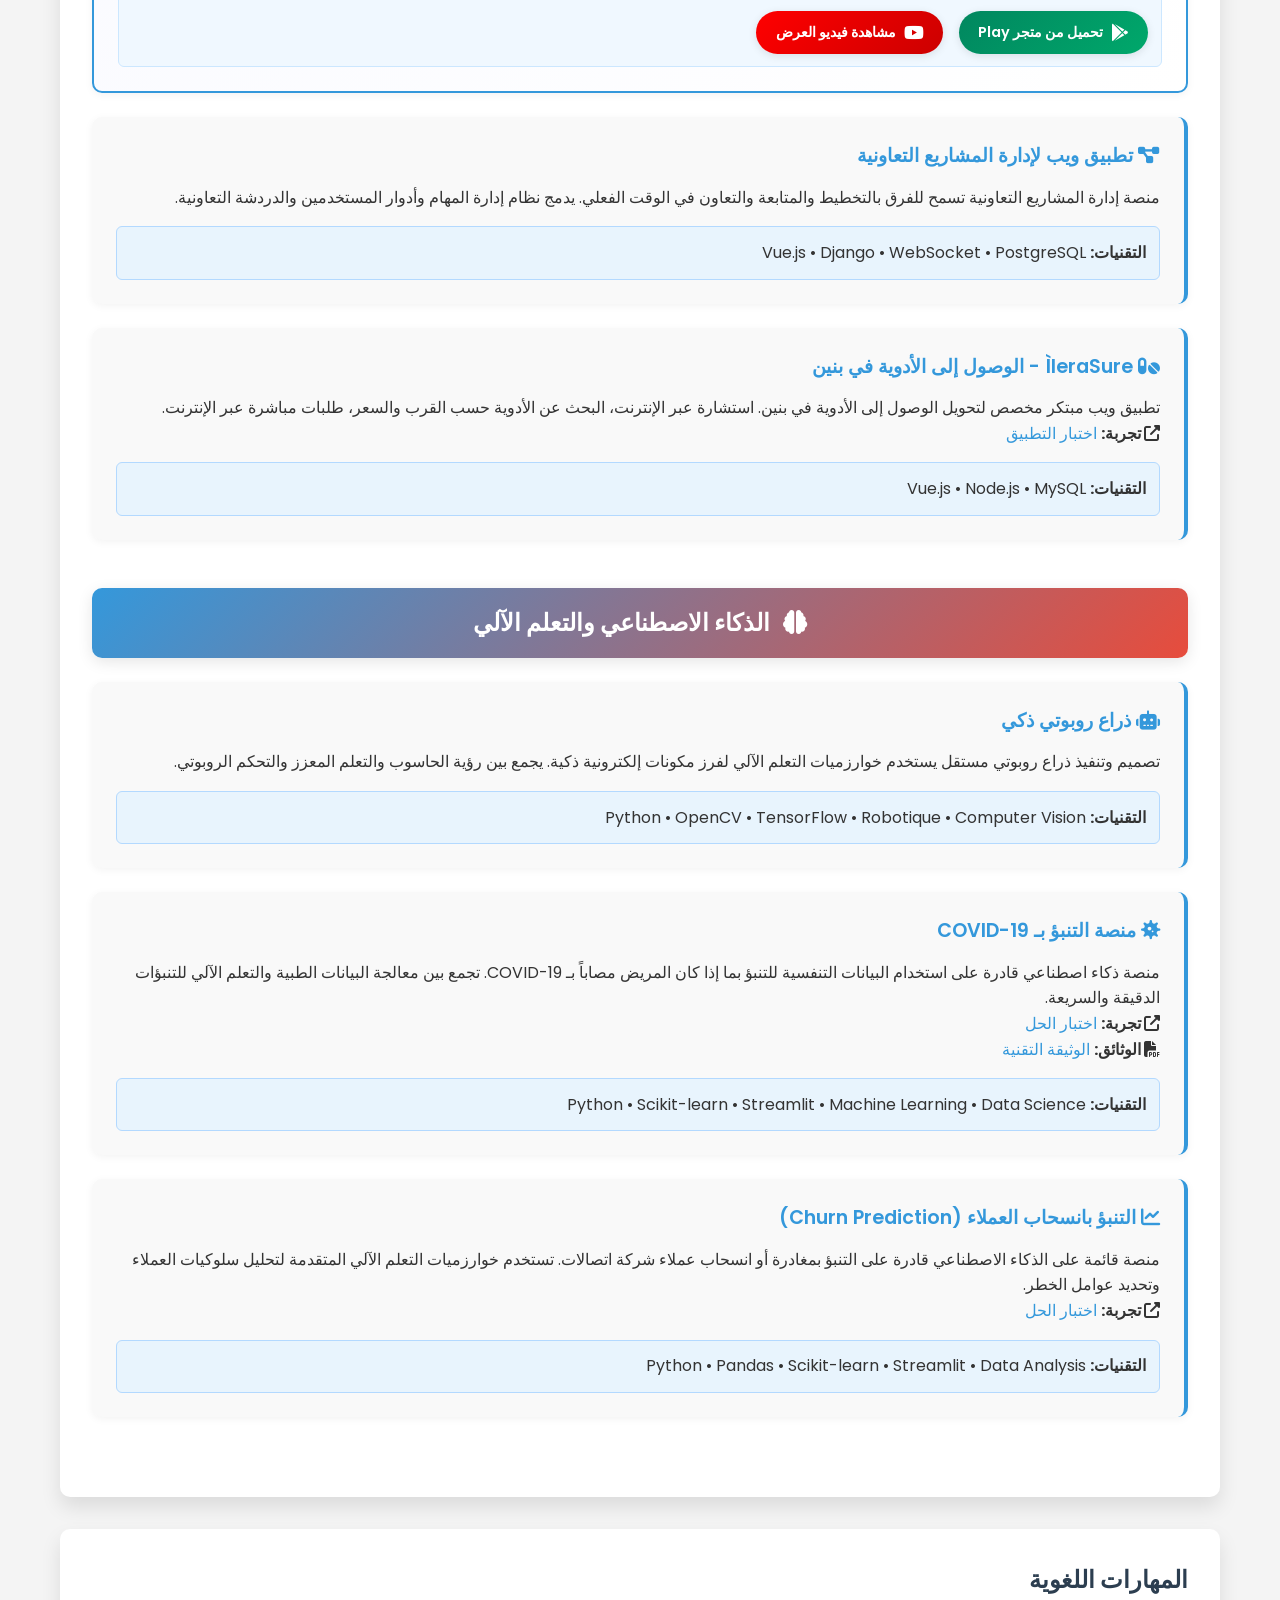
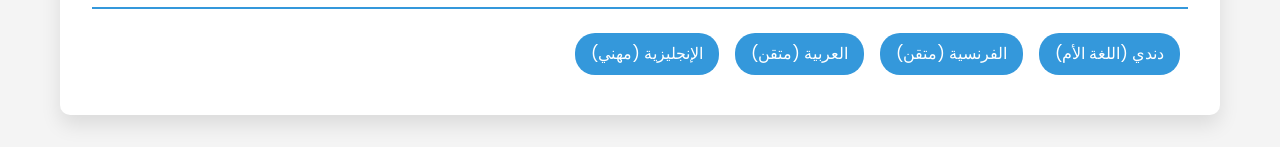
==== commit 4e19d53f: "update september 2025" ====
--- a/index-ar.html
+++ b/index-ar.html
@@ -134,18 +134,27 @@
             display: flex;
             flex-wrap: wrap;
             justify-content: space-between;
+            gap: 10px;
         }
 
         .contact-info li {
-            flex-basis: calc(50% - 10px);
+            flex-basis: calc(50% - 5px);
             margin-bottom: 10px;
             display: flex;
             align-items: center;
+            word-break: break-all;
+            overflow-wrap: break-word;
         }
 
         .contact-info li i {
             margin-left: 10px;
             color: var(--primary-color);
+            flex-shrink: 0;
+        }
+
+        .contact-info li a {
+            word-break: break-all;
+            overflow-wrap: break-word;
         }
 
         ul {
@@ -564,6 +573,8 @@
             display: flex;
             align-items: flex-start;
             border-bottom: 1px solid #f0f0f0;
+            word-wrap: break-word;
+            overflow-wrap: break-word;
         }
 
         .experience-skills li:last-child, .experience-impact li:last-child {
@@ -578,6 +589,11 @@
             flex-shrink: 0;
         }
 
+        .experience-skills li strong, .experience-impact li strong {
+            word-wrap: break-word;
+            overflow-wrap: break-word;
+        }
+
         a {
             color: var(--primary-color);
             text-decoration: none;
@@ -590,8 +606,23 @@
 
         /* Responsive design */
         @media (max-width: 768px) {
+            .contact-info {
+                flex-direction: column;
+                gap: 15px;
+            }
+
             .contact-info li {
                 flex-basis: 100%;
+                margin-bottom: 0;
+                padding: 0.8rem;
+                background-color: #f8f9fa;
+                border-radius: 8px;
+                border-right: 4px solid var(--primary-color);
+            }
+
+            .contact-info li i {
+                margin-left: 15px;
+                font-size: 1.1rem;
             }
             
             .profile-pic {
@@ -621,6 +652,25 @@
                 padding: 0.8rem;
             }
 
+            .experience-skills li, .experience-impact li {
+                flex-direction: column;
+                align-items: flex-start;
+                padding: 1rem 0;
+                border-bottom: 1px solid #e0e0e0;
+            }
+
+            .experience-skills li i, .experience-impact li i {
+                margin-left: 0;
+                margin-bottom: 0.5rem;
+                font-size: 1.2rem;
+            }
+
+            .experience-skills li strong, .experience-impact li strong {
+                display: block;
+                margin-bottom: 0.3rem;
+                font-size: 1rem;
+            }
+
             .formation-item {
                 padding: 1rem;
             }
@@ -646,6 +696,56 @@
             .link-button {
                 justify-content: center;
                 width: 100%;
+            }
+
+            .section {
+                padding: 1.5rem;
+                margin: 1.5rem 0;
+            }
+
+            h1 {
+                font-size: 2rem;
+            }
+
+            h2 {
+                font-size: 1.5rem;
+            }
+        }
+
+        /* Responsive design pour très petits écrans */
+        @media (max-width: 480px) {
+            .container {
+                padding: 0 10px;
+            }
+
+            .contact-info li {
+                padding: 0.6rem;
+                font-size: 0.9rem;
+            }
+
+            .experience-skills li, .experience-impact li {
+                padding: 0.8rem 0;
+            }
+
+            .experience-skills li strong, .experience-impact li strong {
+                font-size: 0.9rem;
+            }
+
+            .section {
+                padding: 1rem;
+                margin: 1rem 0;
+            }
+
+            .formation-item, .education-item, .project-item {
+                padding: 0.8rem;
+            }
+
+            .experience-item {
+                padding: 0.8rem;
+            }
+
+            .experience-projects, .experience-skills, .experience-impact {
+                padding: 0.6rem;
             }
         }
     </style>
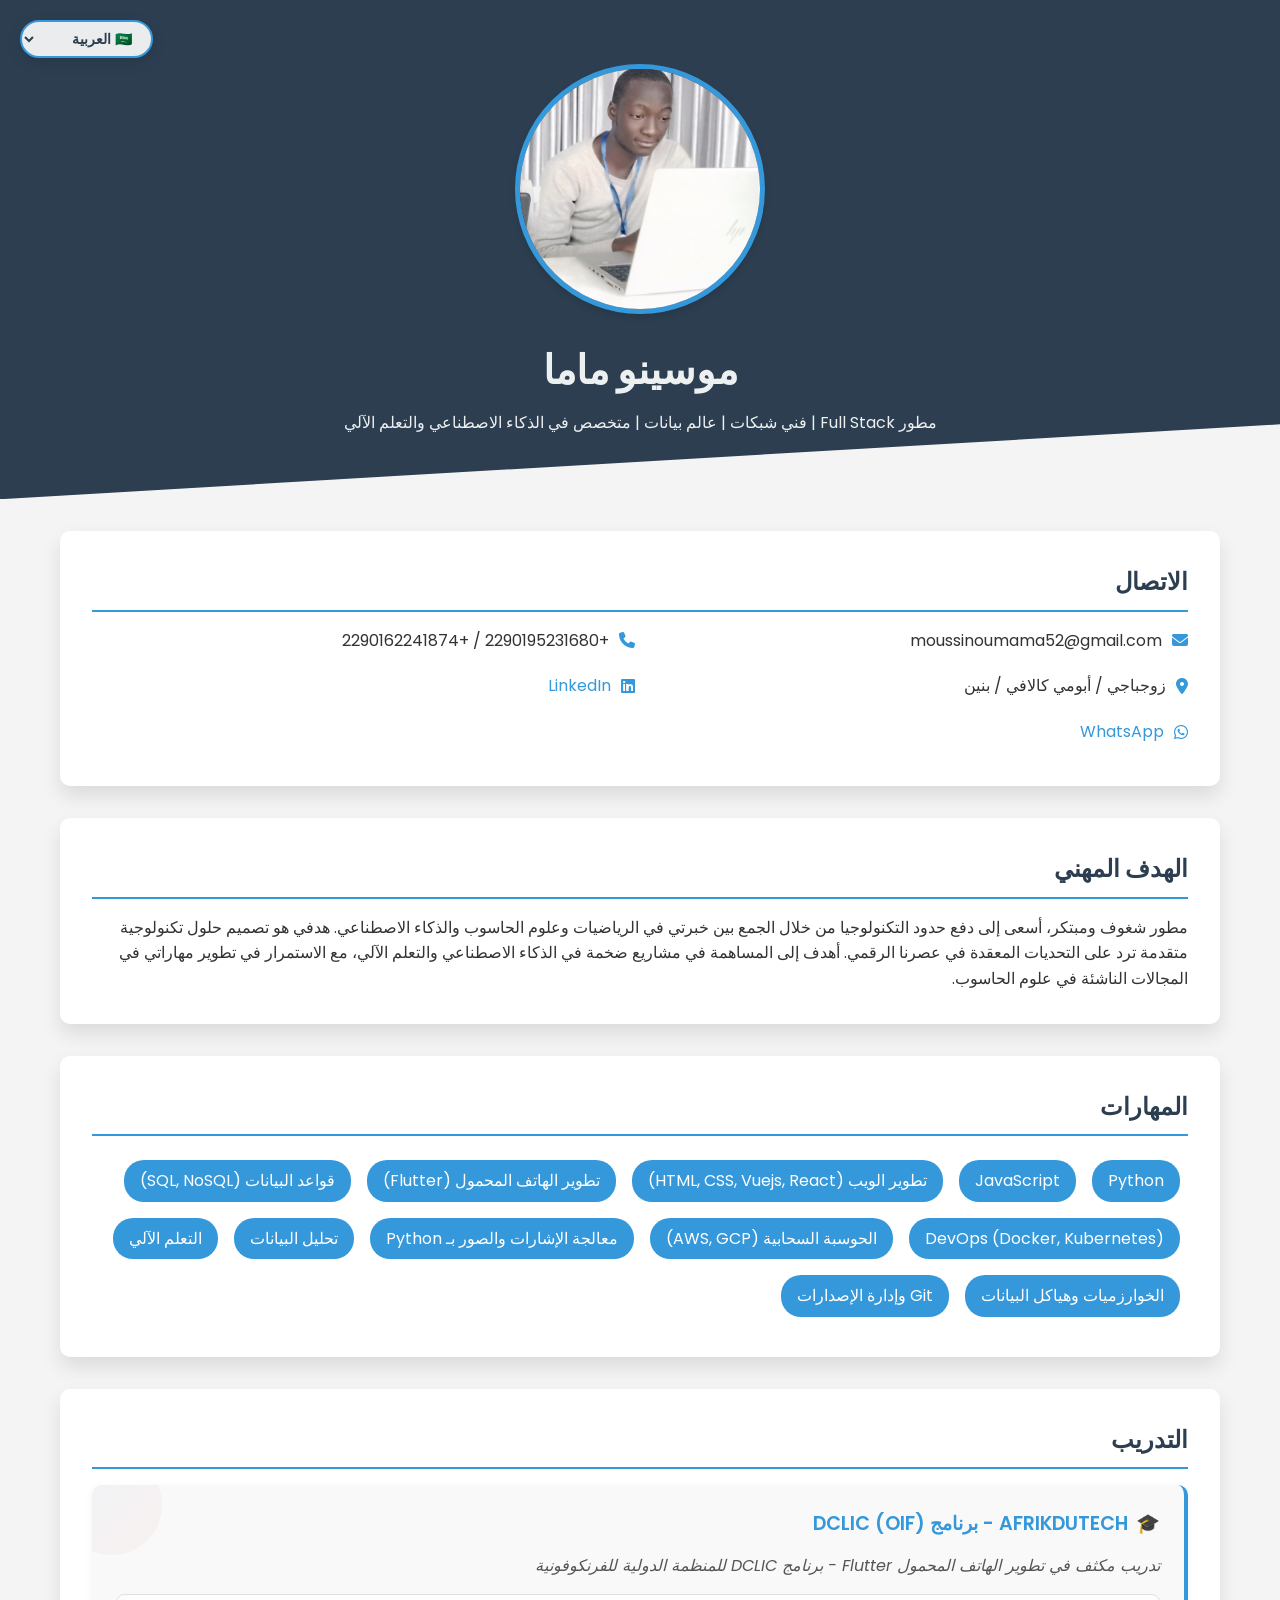
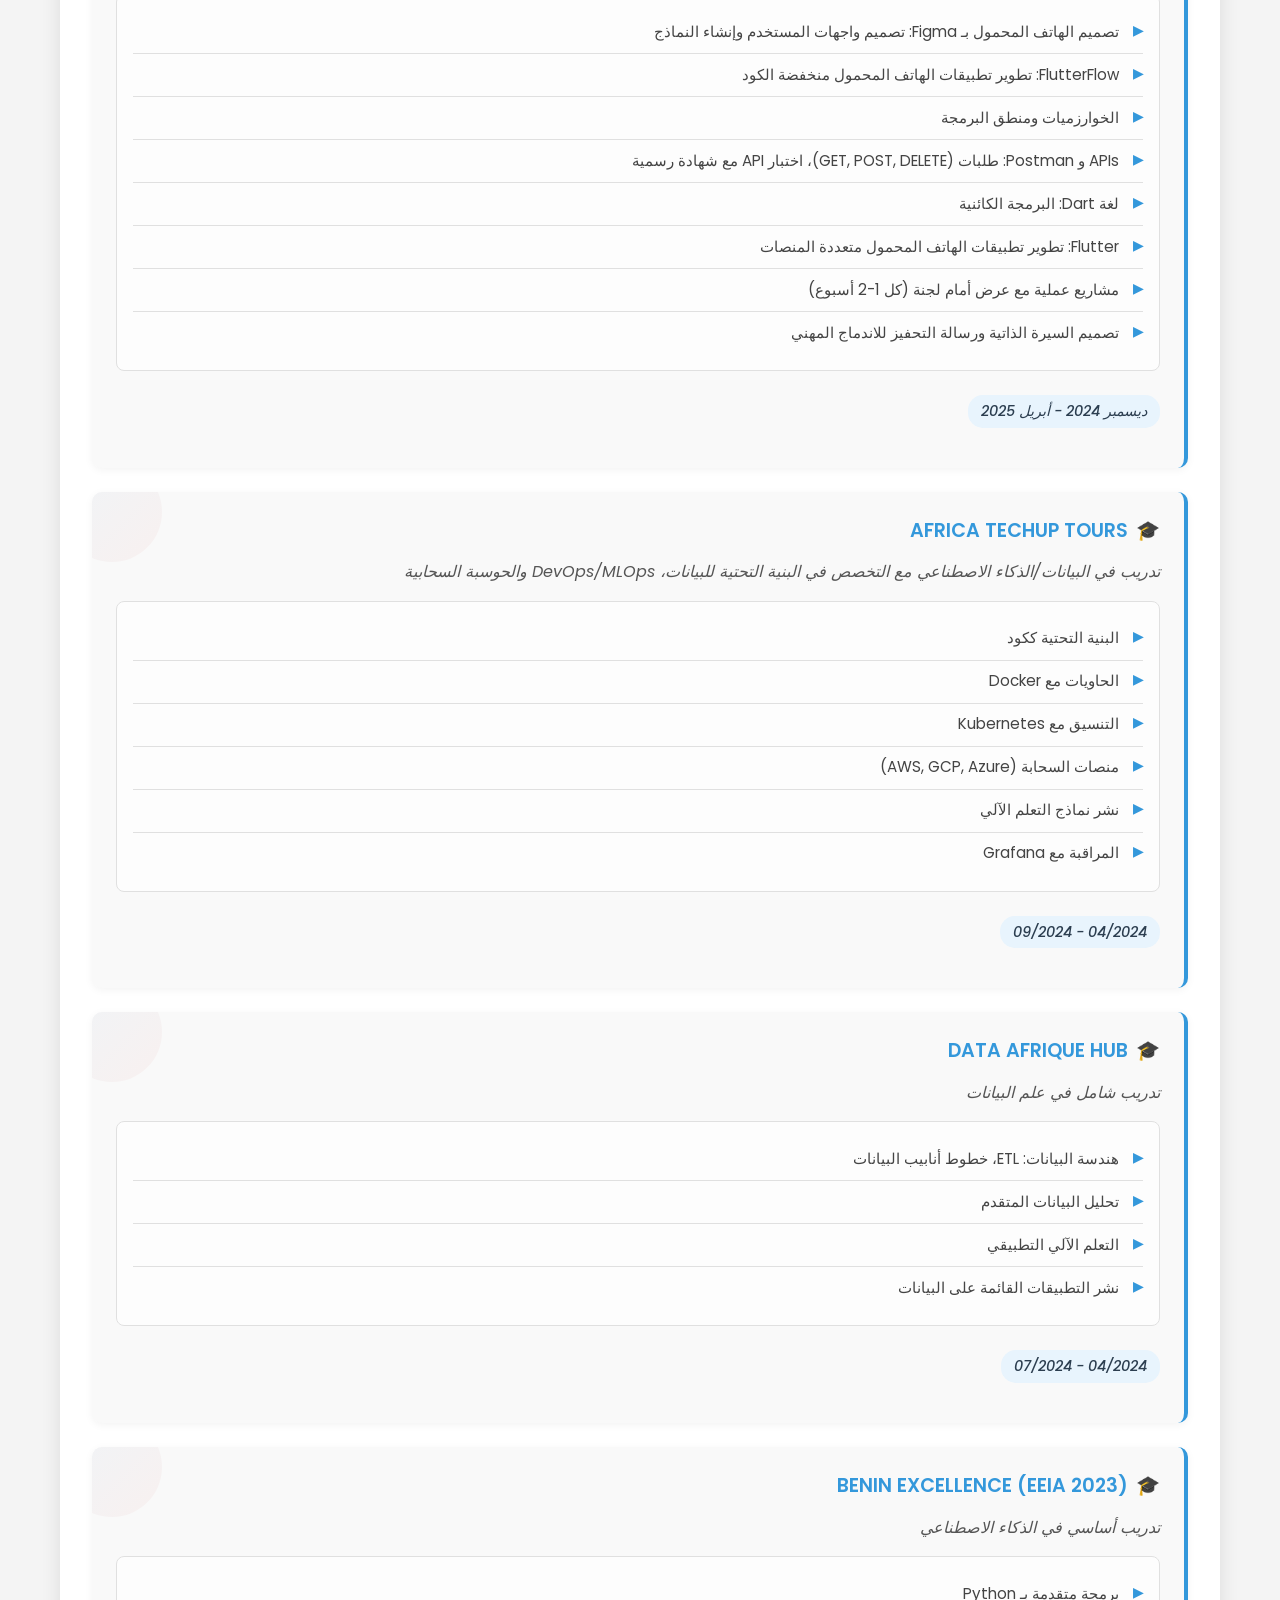
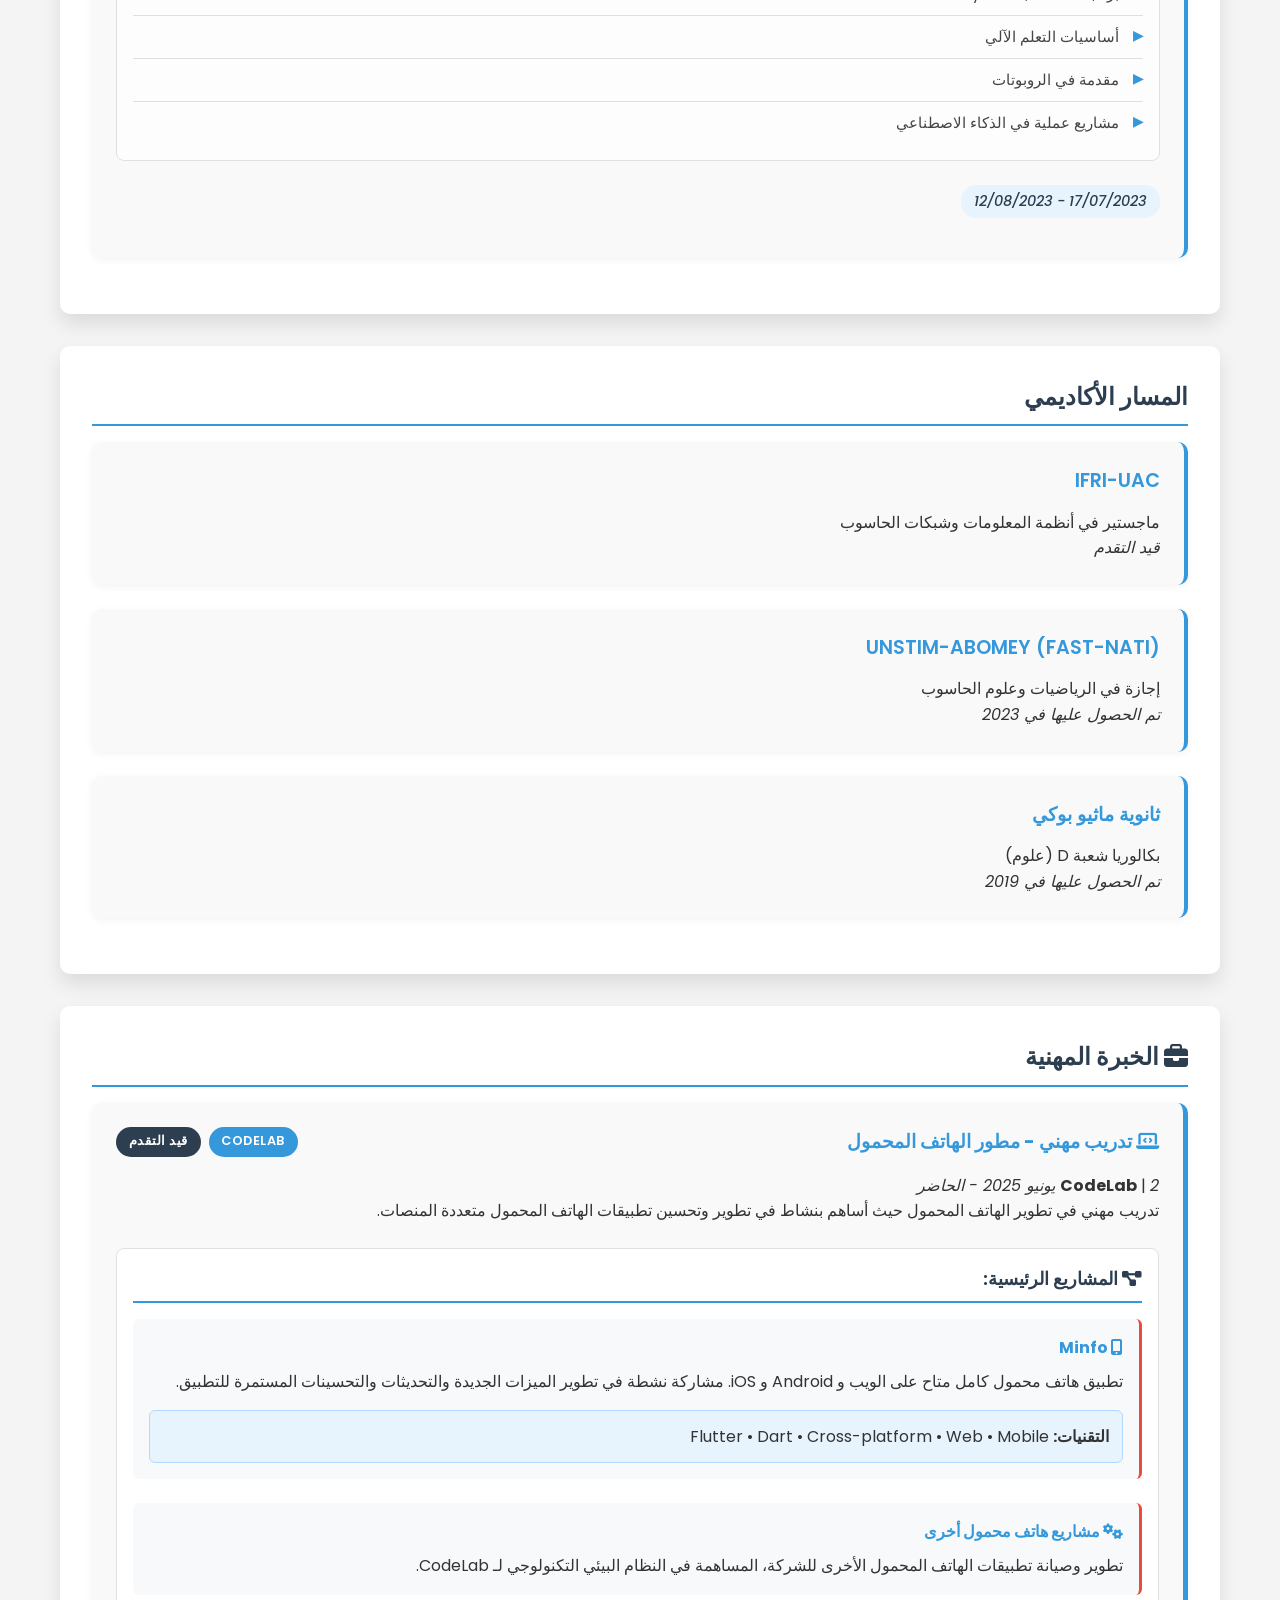
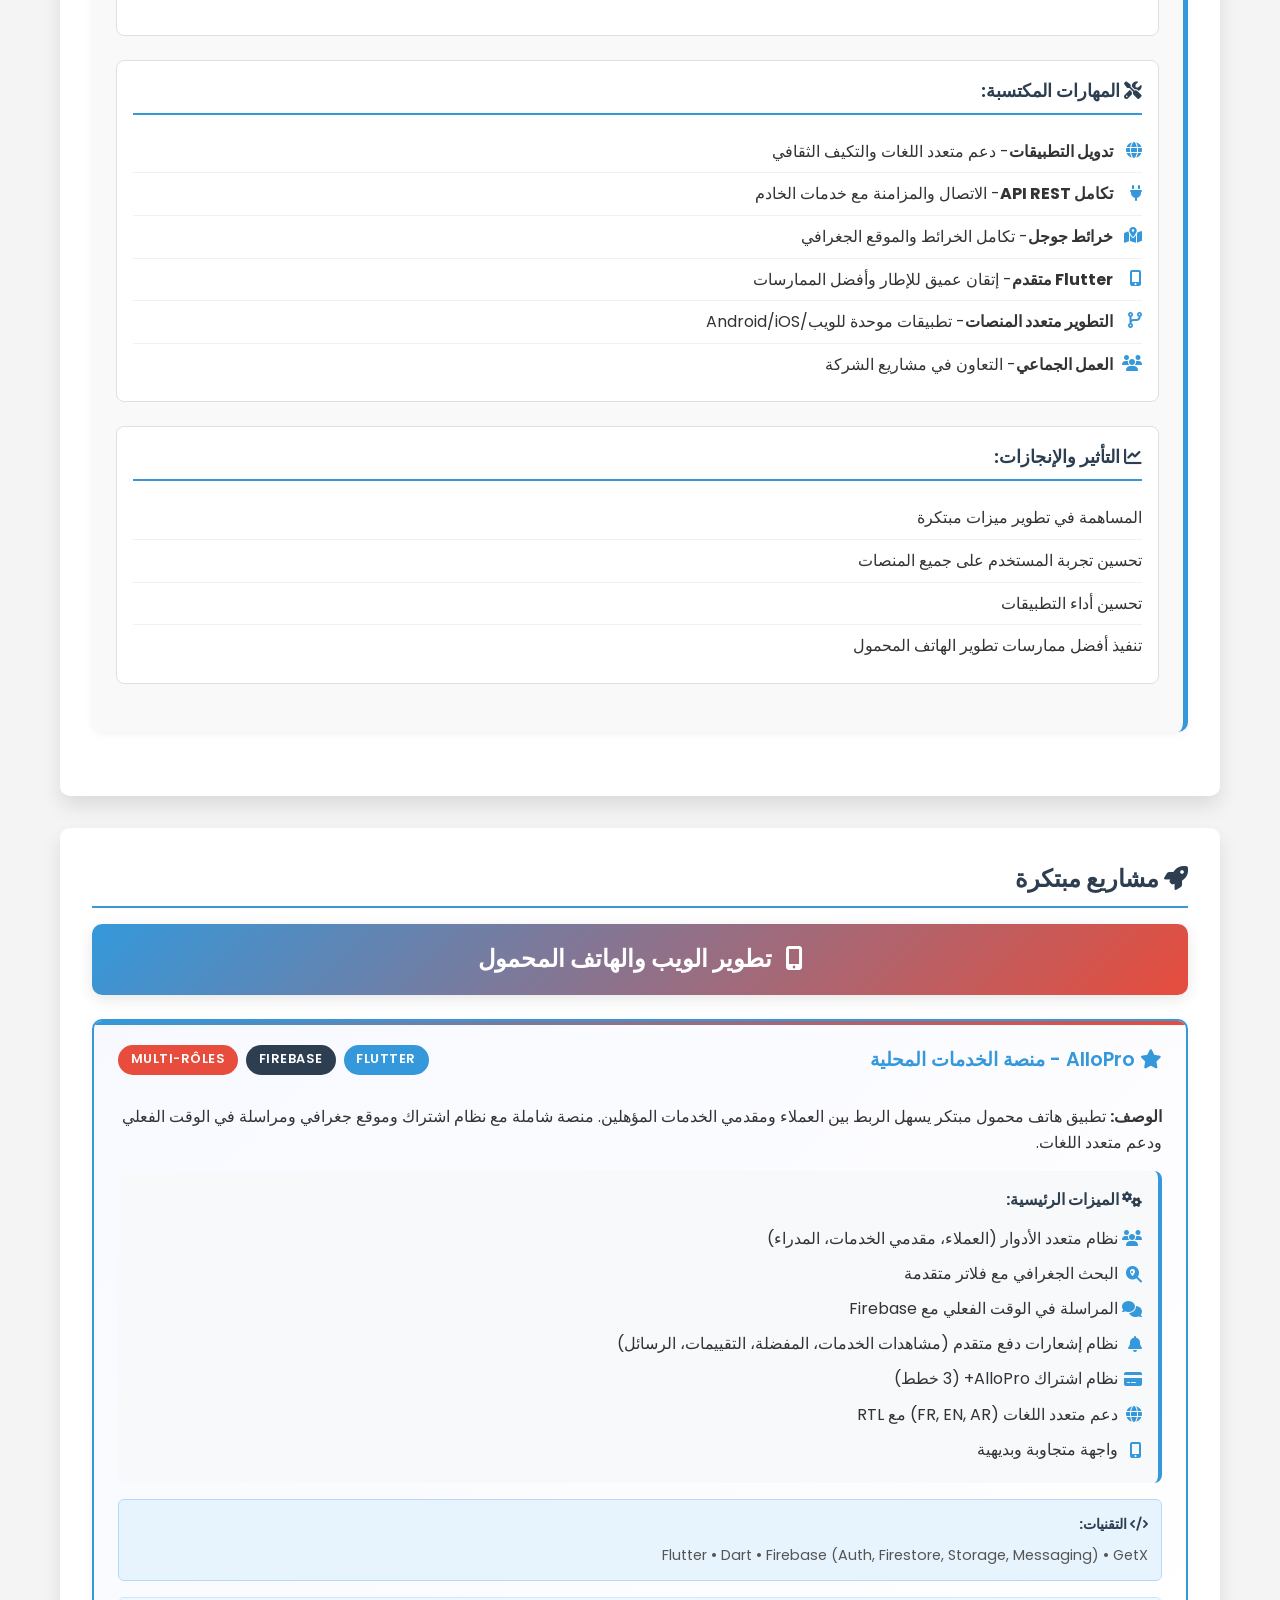
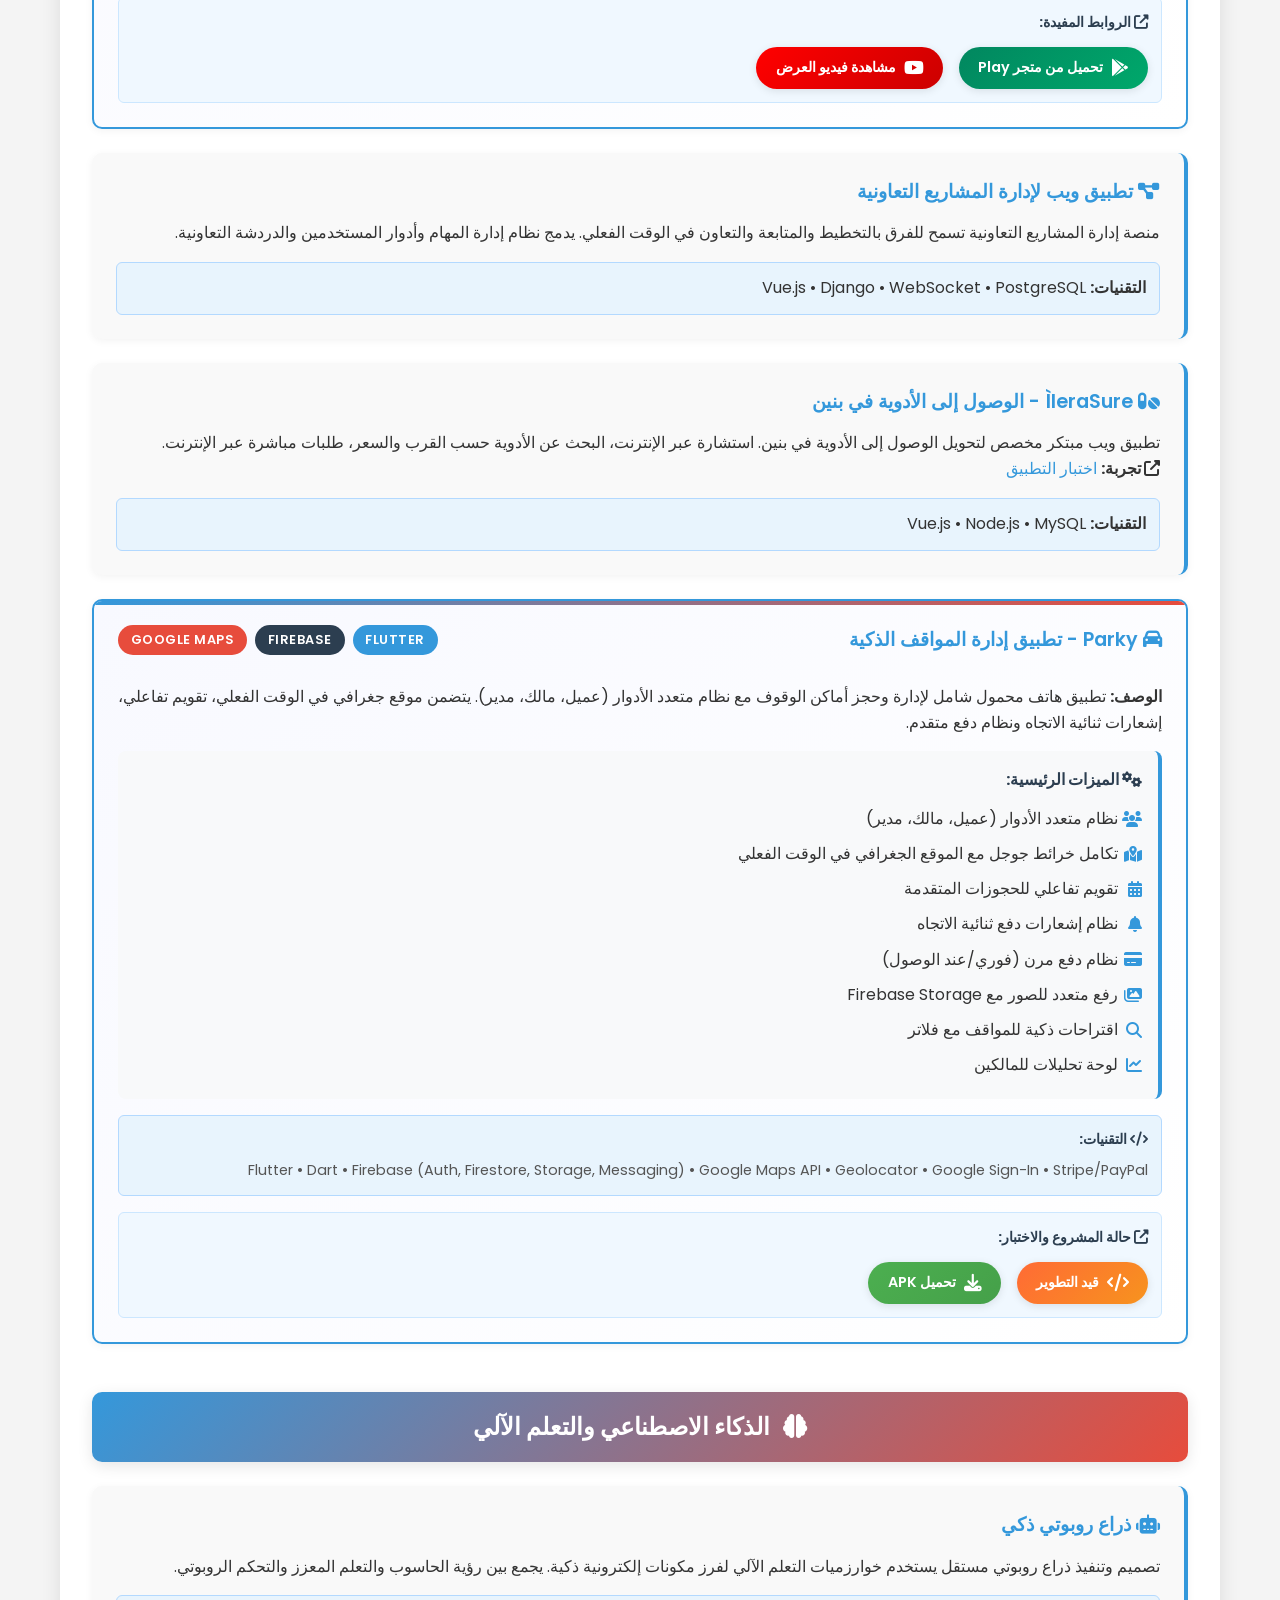
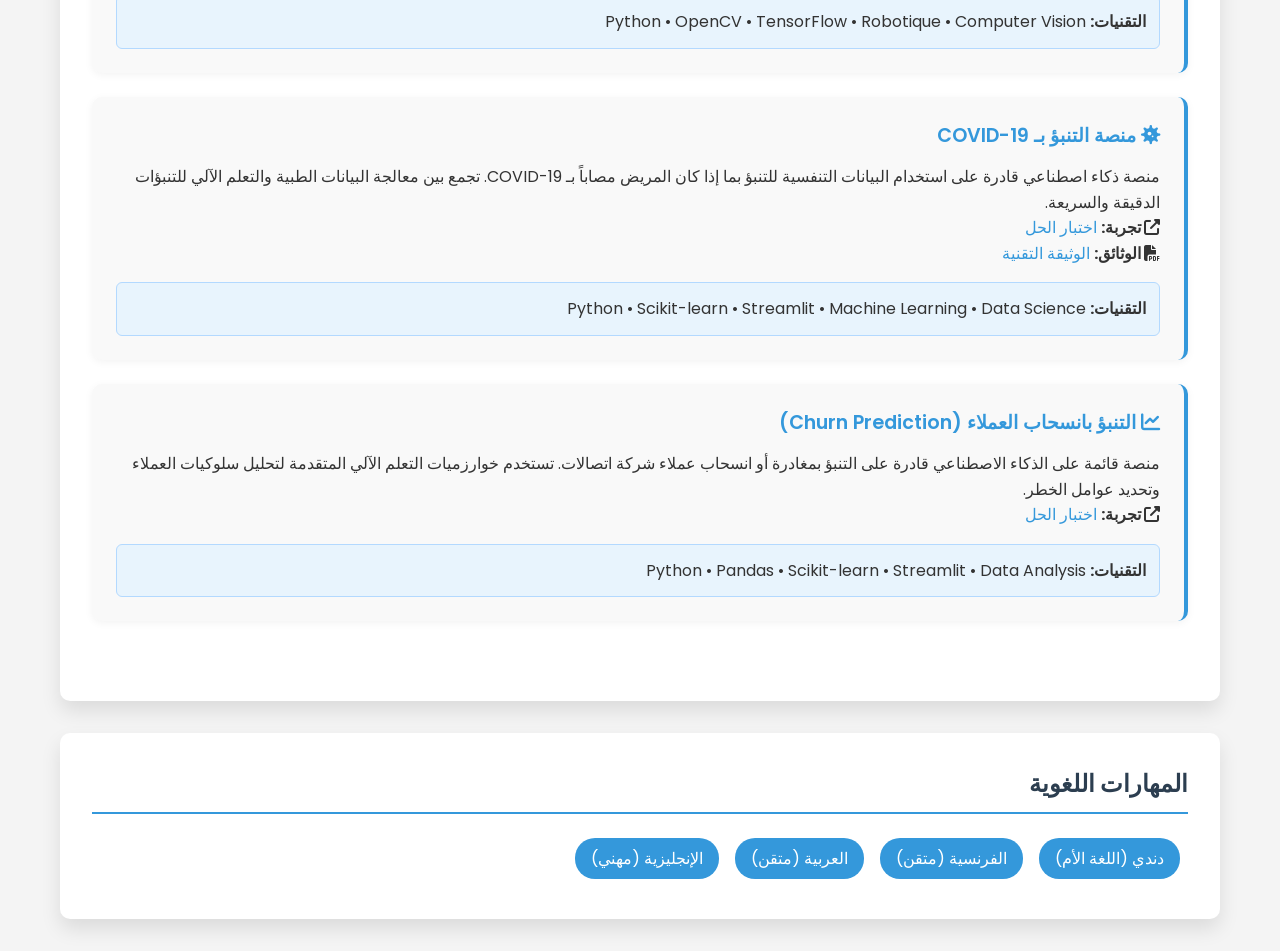
==== commit 3490319a: "update september 2025" ====
--- a/index-ar.html
+++ b/index-ar.html
@@ -952,6 +952,7 @@
                             <li><i class="fas fa-users"></i> نظام متعدد الأدوار (العملاء، مقدمي الخدمات، المدراء)</li>
                             <li><i class="fas fa-search-location"></i> البحث الجغرافي مع فلاتر متقدمة</li>
                             <li><i class="fas fa-comments"></i> المراسلة في الوقت الفعلي مع Firebase</li>
+                            <li><i class="fas fa-bell"></i> نظام إشعارات دفع متقدم (مشاهدات الخدمات، المفضلة، التقييمات، الرسائل)</li>
                             <li><i class="fas fa-credit-card"></i> نظام اشتراك AlloPro+ (3 خطط)</li>
                             <li><i class="fas fa-globe"></i> دعم متعدد اللغات (FR, EN, AR) مع RTL</li>
                             <li><i class="fas fa-mobile-alt"></i> واجهة متجاوبة وبديهية</li>
@@ -988,6 +989,46 @@
                     <p><strong><i class="fas fa-external-link-alt"></i> تجربة:</strong> <a href="https://blue-worm-998583.hostingersite.com/">اختبار التطبيق</a></p>
                     <div class="project-tech">
                         <strong>التقنيات:</strong> Vue.js • Node.js • MySQL
+                    </div>
+                </div>
+
+                <div class="project-item featured">
+                    <div class="project-header">
+                        <h4><i class="fas fa-car"></i> Parky - تطبيق إدارة المواقف الذكية</h4>
+                        <div class="project-badges">
+                            <span class="badge primary">Flutter</span>
+                            <span class="badge secondary">Firebase</span>
+                            <span class="badge accent">Google Maps</span>
+                        </div>
+                    </div>
+                    <p><strong>الوصف:</strong> تطبيق هاتف محمول شامل لإدارة وحجز أماكن الوقوف مع نظام متعدد الأدوار (عميل، مالك، مدير). يتضمن موقع جغرافي في الوقت الفعلي، تقويم تفاعلي، إشعارات ثنائية الاتجاه ونظام دفع متقدم.</p>
+                    <div class="project-features">
+                        <h5><i class="fas fa-cogs"></i> الميزات الرئيسية:</h5>
+                        <ul>
+                            <li><i class="fas fa-users"></i> نظام متعدد الأدوار (عميل، مالك، مدير)</li>
+                            <li><i class="fas fa-map-marked-alt"></i> تكامل خرائط جوجل مع الموقع الجغرافي في الوقت الفعلي</li>
+                            <li><i class="fas fa-calendar-alt"></i> تقويم تفاعلي للحجوزات المتقدمة</li>
+                            <li><i class="fas fa-bell"></i> نظام إشعارات دفع ثنائية الاتجاه</li>
+                            <li><i class="fas fa-credit-card"></i> نظام دفع مرن (فوري/عند الوصول)</li>
+                            <li><i class="fas fa-images"></i> رفع متعدد للصور مع Firebase Storage</li>
+                            <li><i class="fas fa-search"></i> اقتراحات ذكية للمواقف مع فلاتر</li>
+                            <li><i class="fas fa-chart-line"></i> لوحة تحليلات للمالكين</li>
+                        </ul>
+                    </div>
+                    <div class="project-tech">
+                        <h5><i class="fas fa-code"></i> التقنيات:</h5>
+                        <p>Flutter • Dart • Firebase (Auth, Firestore, Storage, Messaging) • Google Maps API • Geolocator • Google Sign-In • Stripe/PayPal</p>
+                    </div>
+                    <div class="project-links">
+                        <h5><i class="fas fa-external-link-alt"></i> حالة المشروع والاختبار:</h5>
+                        <div class="link-buttons">
+                            <span class="link-button" style="background: linear-gradient(135deg, #ff6b35, #f7931e); color: white; cursor: default;">
+                                <i class="fas fa-code"></i> قيد التطوير
+                            </span>
+                            <a href="https://drive.google.com/file/d/1ZduVRKx2NIhzlLoLQtLeKL4T0wroVE0w/view?usp=sharing" target="_blank" class="link-button" style="background: linear-gradient(135deg, #4CAF50, #45a049); color: white;">
+                                <i class="fas fa-download"></i> تحميل APK
+                            </a>
+                        </div>
                     </div>
                 </div>
             </div>
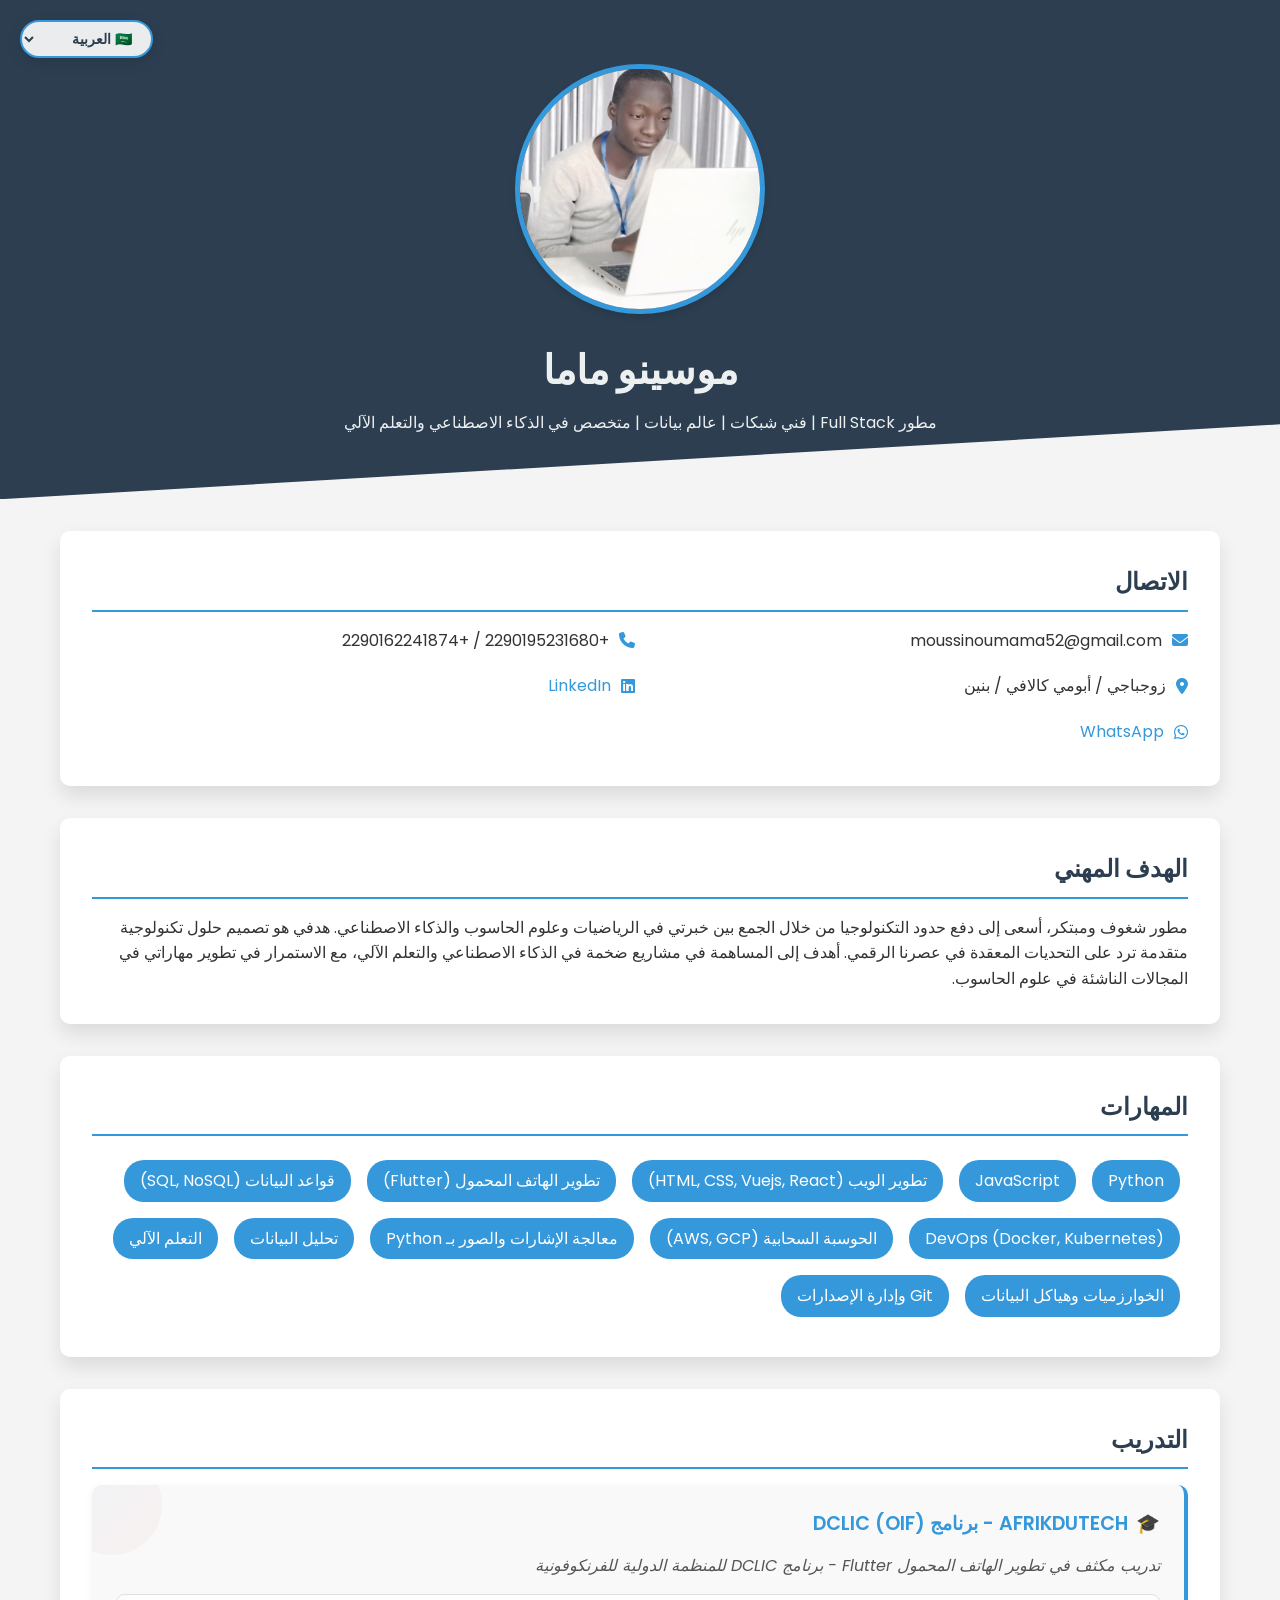
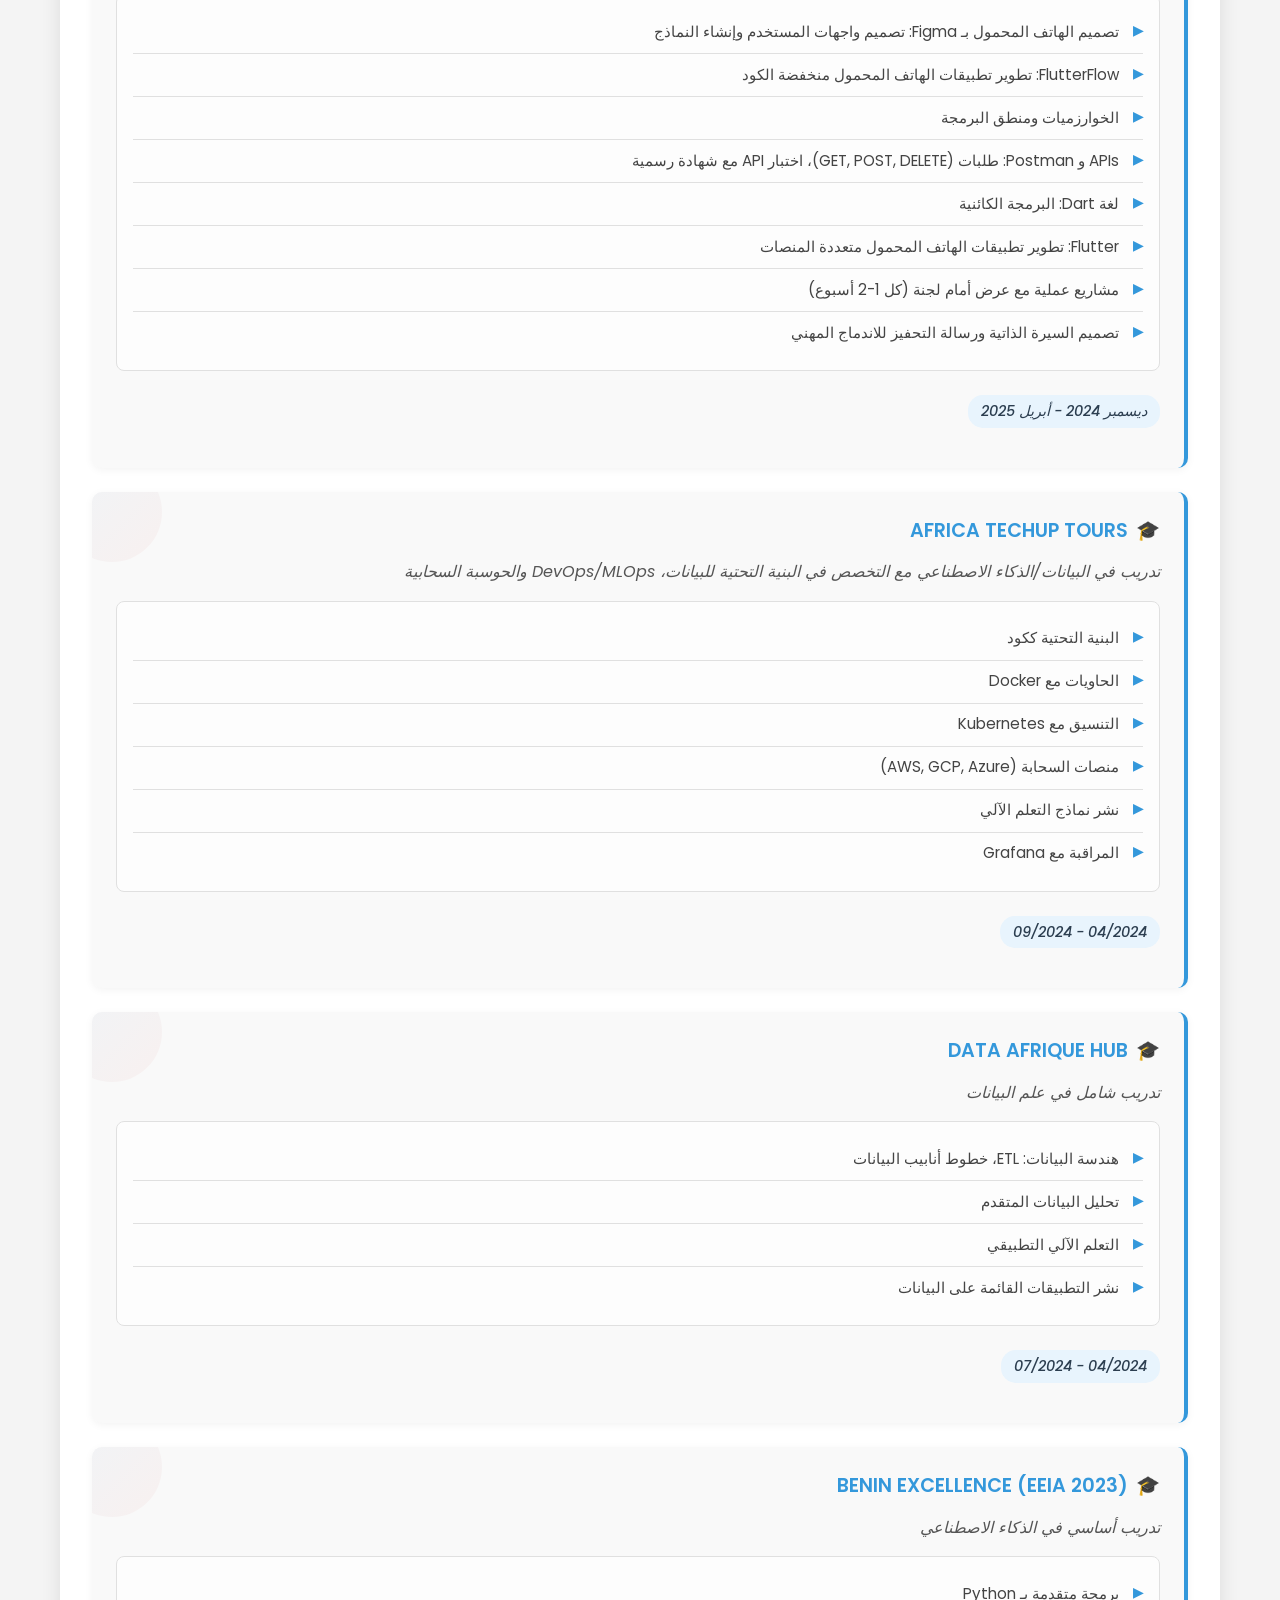
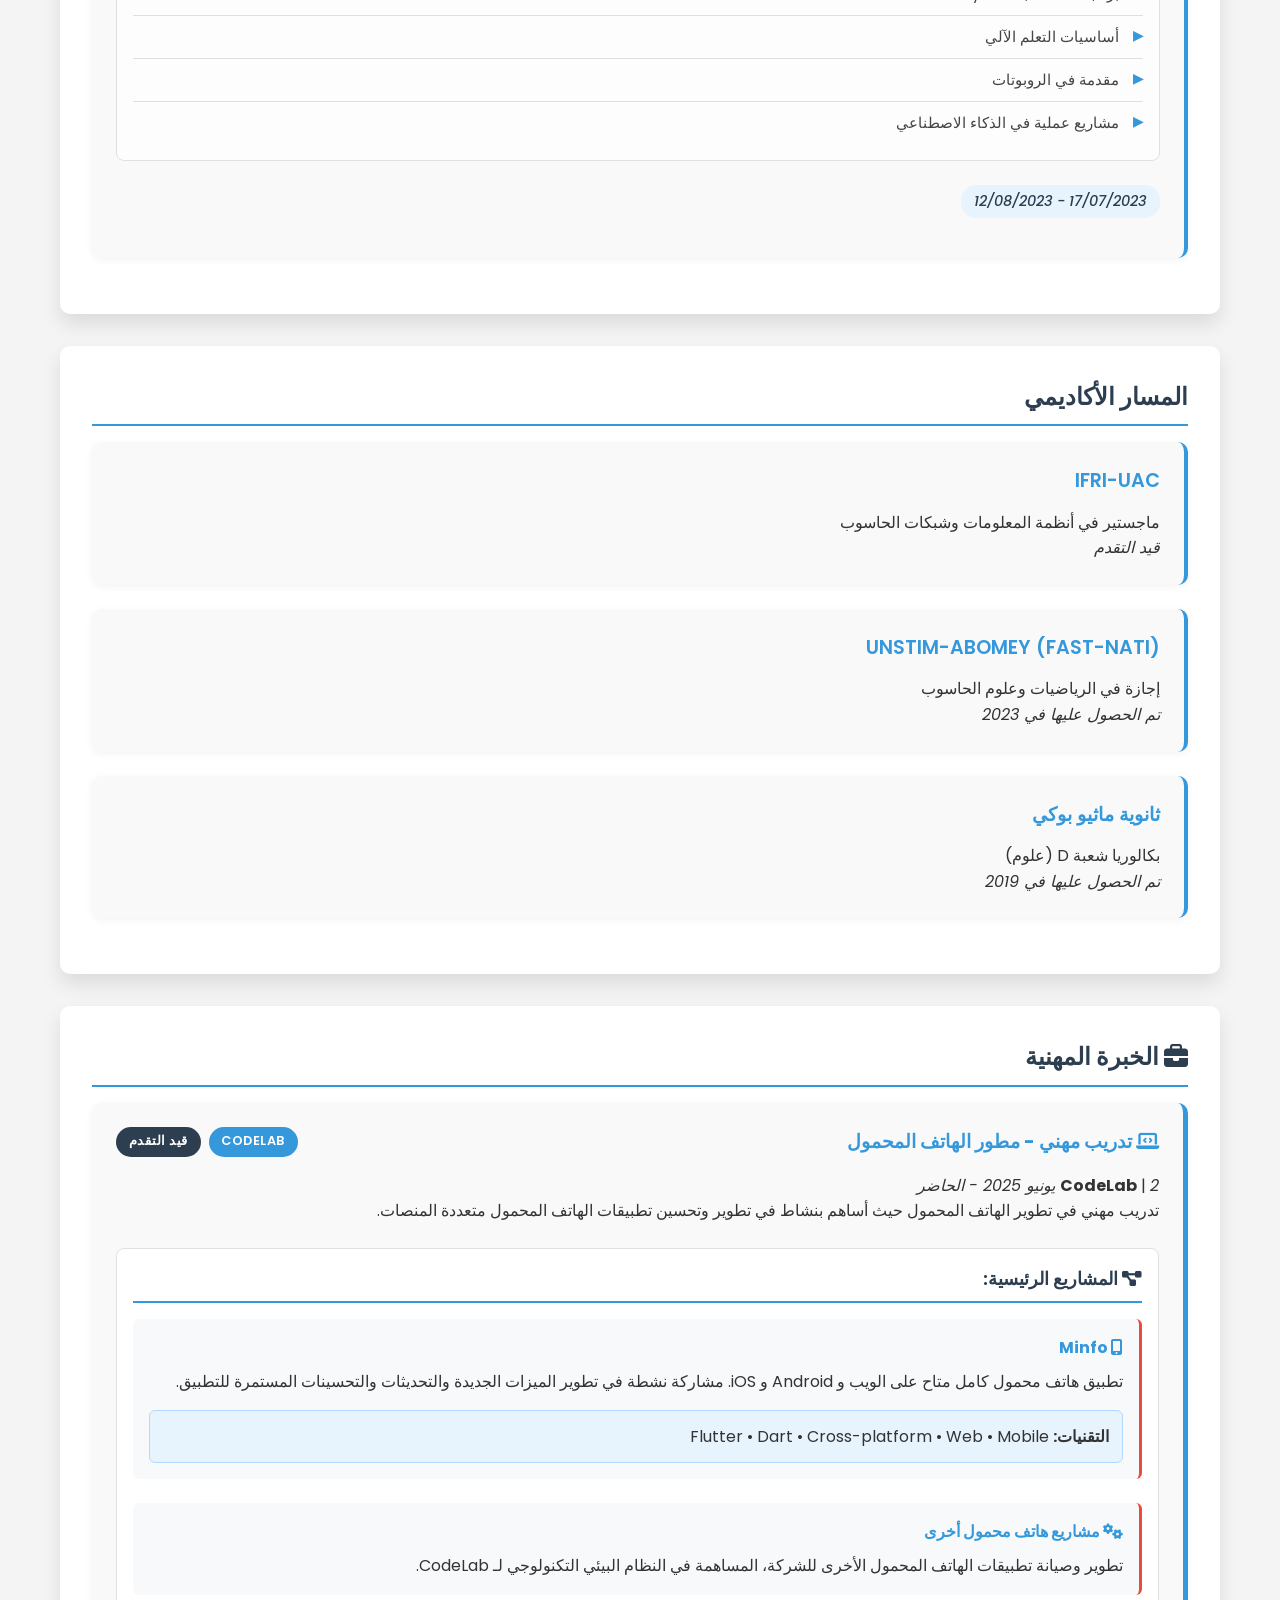
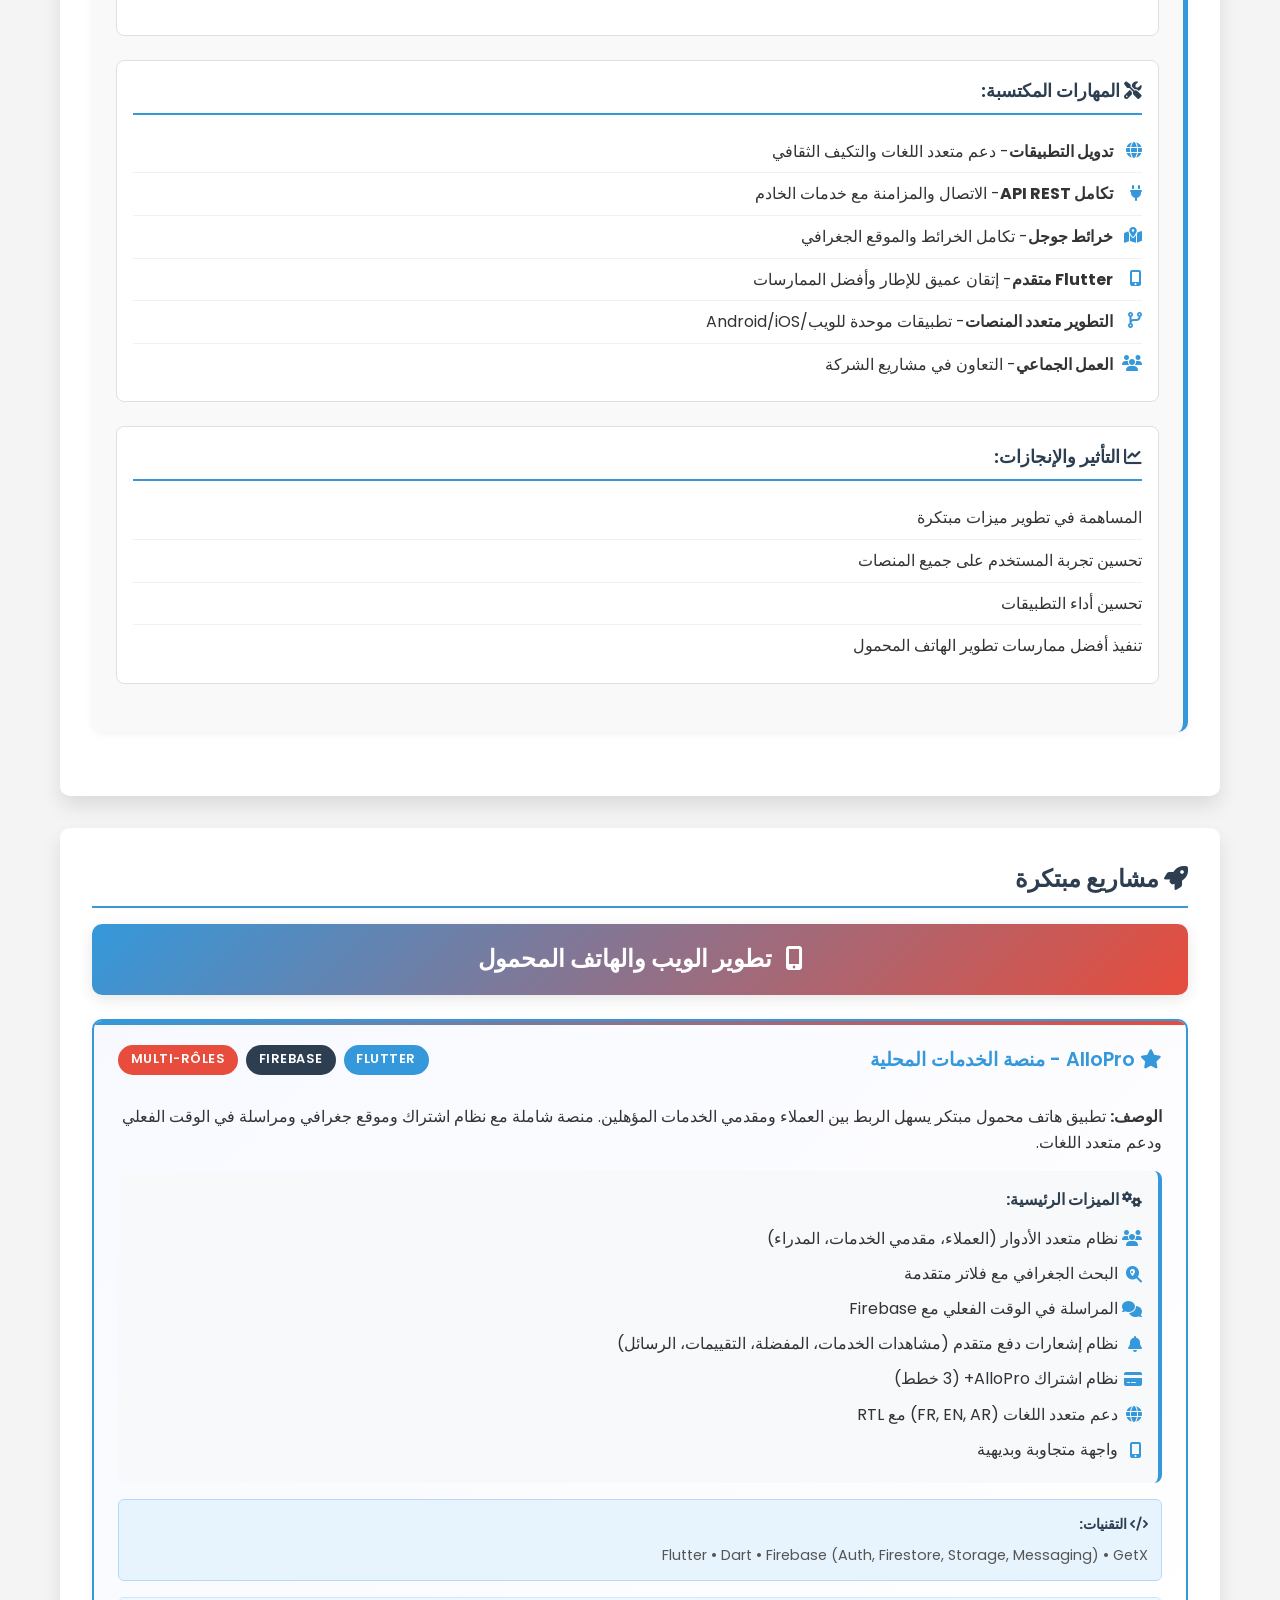
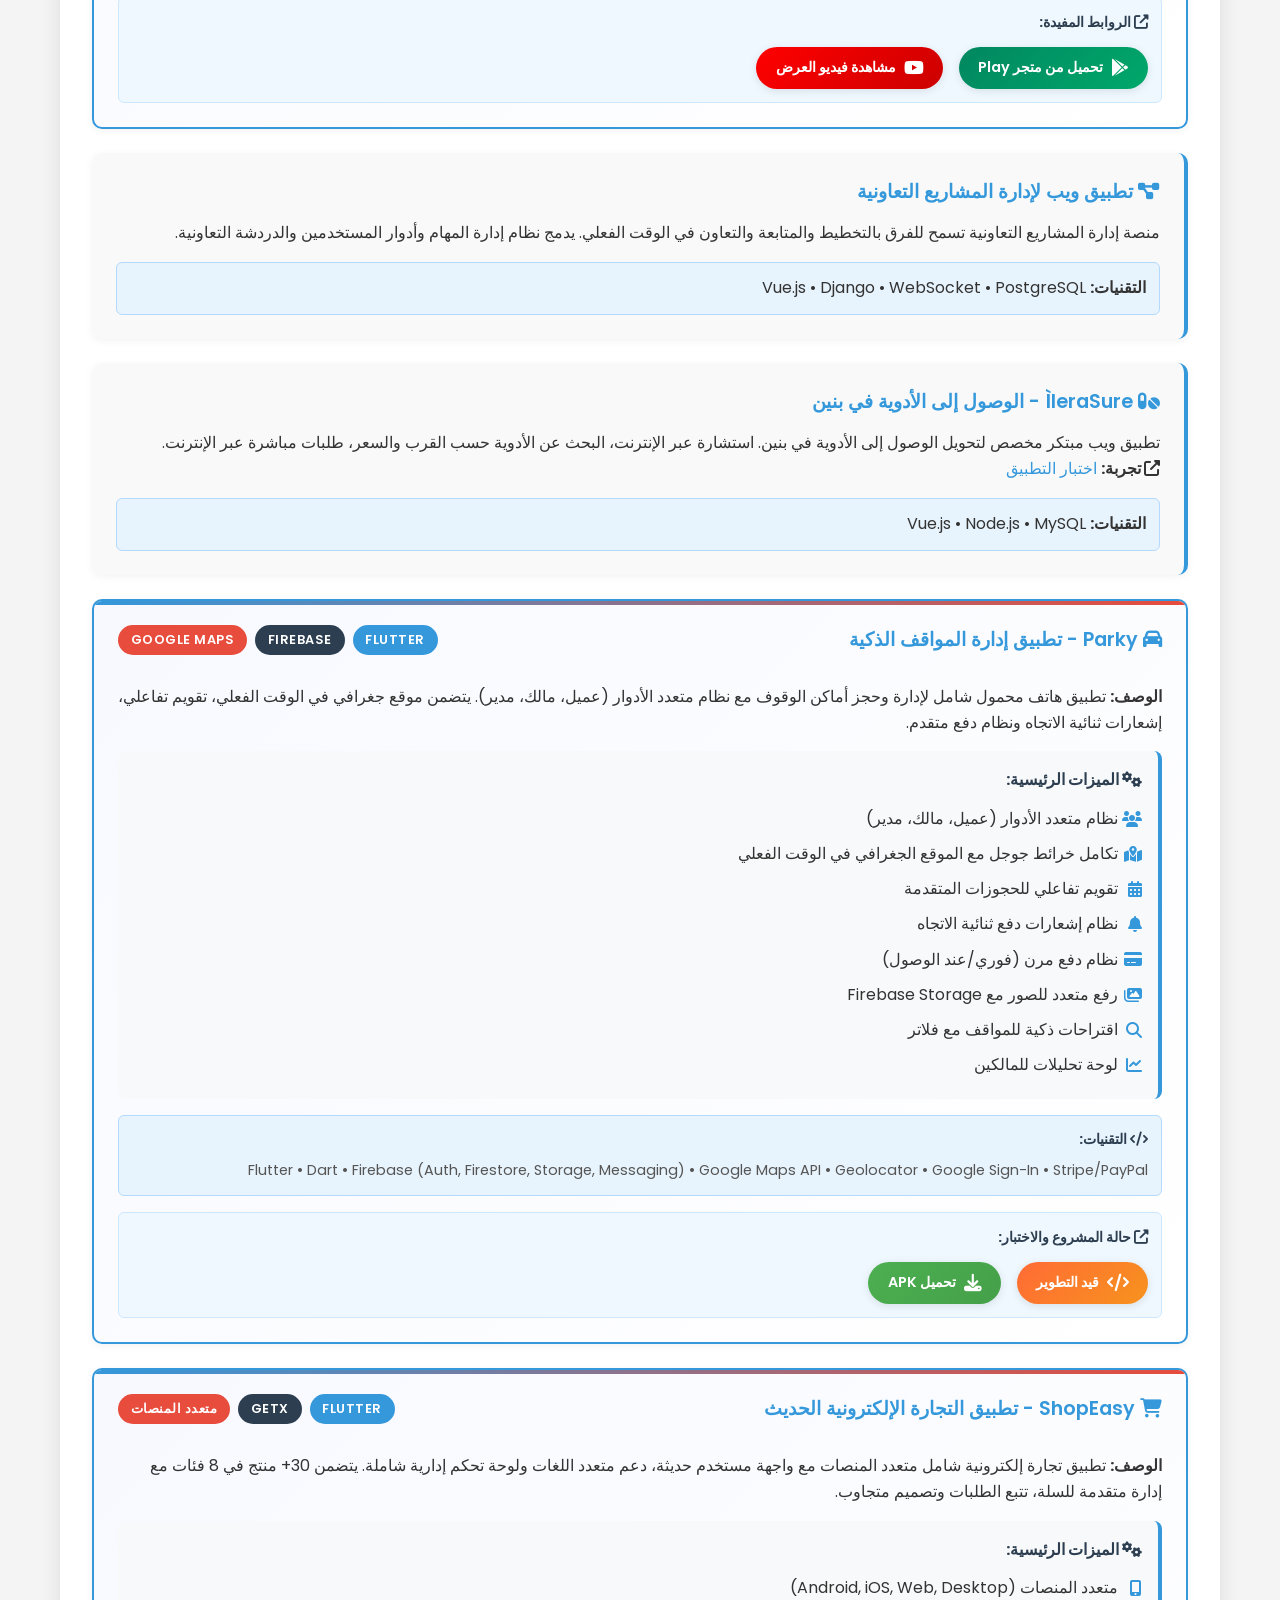
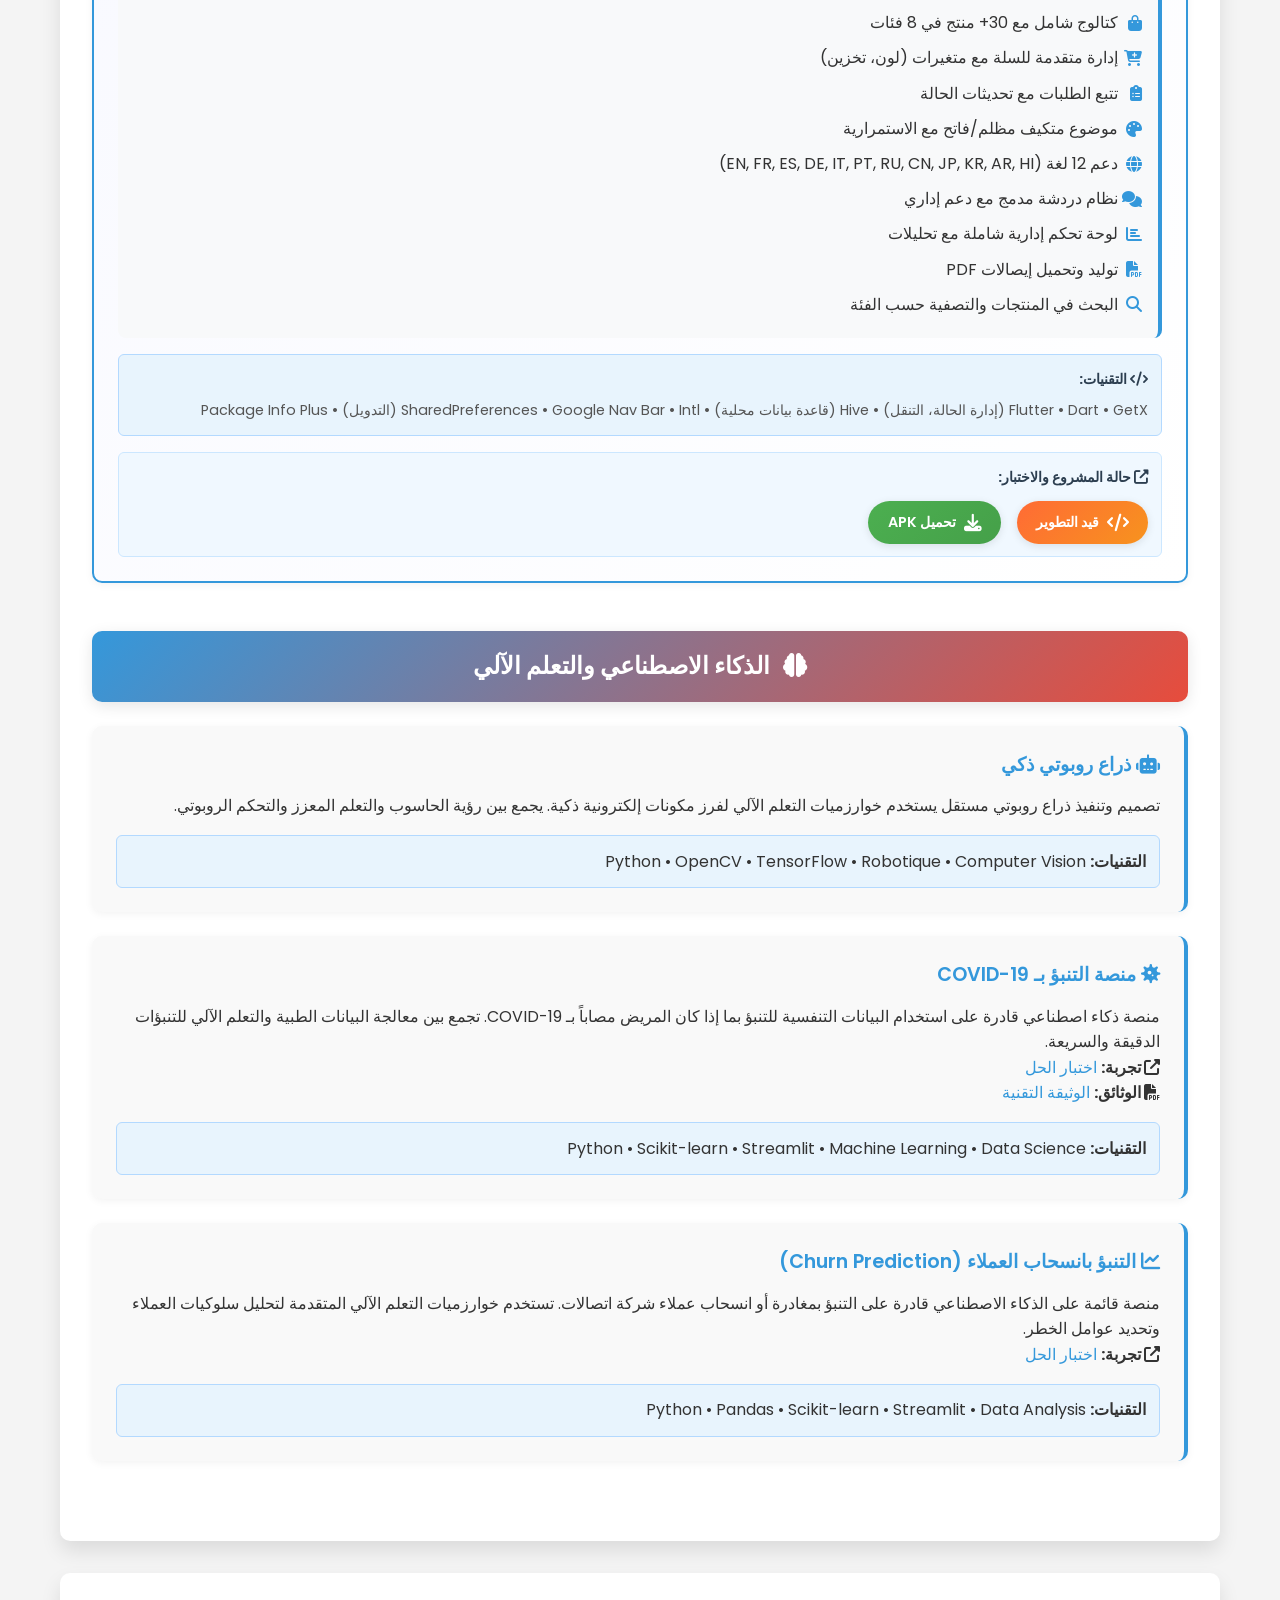
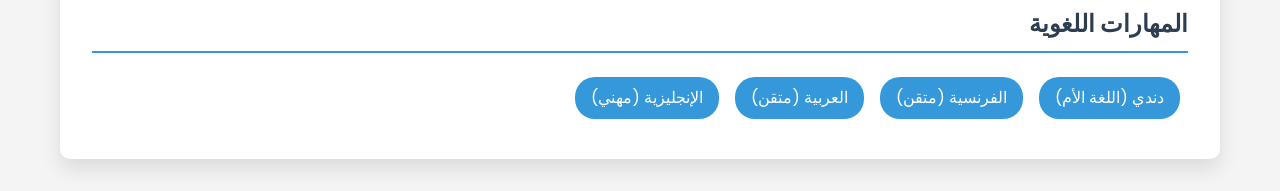
==== commit fad5da58: "update september 2025" ====
--- a/index-ar.html
+++ b/index-ar.html
@@ -1031,6 +1031,48 @@
                         </div>
                     </div>
                 </div>
+
+                <div class="project-item featured">
+                    <div class="project-header">
+                        <h4><i class="fas fa-shopping-cart"></i> ShopEasy - تطبيق التجارة الإلكترونية الحديث</h4>
+                        <div class="project-badges">
+                            <span class="badge primary">Flutter</span>
+                            <span class="badge secondary">GetX</span>
+                            <span class="badge accent">متعدد المنصات</span>
+                        </div>
+                    </div>
+                    <p><strong>الوصف:</strong> تطبيق تجارة إلكترونية شامل متعدد المنصات مع واجهة مستخدم حديثة، دعم متعدد اللغات ولوحة تحكم إدارية شاملة. يتضمن 30+ منتج في 8 فئات مع إدارة متقدمة للسلة، تتبع الطلبات وتصميم متجاوب.</p>
+                    <div class="project-features">
+                        <h5><i class="fas fa-cogs"></i> الميزات الرئيسية:</h5>
+                        <ul>
+                            <li><i class="fas fa-mobile-alt"></i> متعدد المنصات (Android, iOS, Web, Desktop)</li>
+                            <li><i class="fas fa-shopping-bag"></i> كتالوج شامل مع 30+ منتج في 8 فئات</li>
+                            <li><i class="fas fa-cart-plus"></i> إدارة متقدمة للسلة مع متغيرات (لون، تخزين)</li>
+                            <li><i class="fas fa-clipboard-list"></i> تتبع الطلبات مع تحديثات الحالة</li>
+                            <li><i class="fas fa-palette"></i> موضوع متكيف مظلم/فاتح مع الاستمرارية</li>
+                            <li><i class="fas fa-globe"></i> دعم 12 لغة (EN, FR, ES, DE, IT, PT, RU, CN, JP, KR, AR, HI)</li>
+                            <li><i class="fas fa-comments"></i> نظام دردشة مدمج مع دعم إداري</li>
+                            <li><i class="fas fa-chart-bar"></i> لوحة تحكم إدارية شاملة مع تحليلات</li>
+                            <li><i class="fas fa-file-pdf"></i> توليد وتحميل إيصالات PDF</li>
+                            <li><i class="fas fa-search"></i> البحث في المنتجات والتصفية حسب الفئة</li>
+                        </ul>
+                    </div>
+                    <div class="project-tech">
+                        <h5><i class="fas fa-code"></i> التقنيات:</h5>
+                        <p>Flutter • Dart • GetX (إدارة الحالة، التنقل) • Hive (قاعدة بيانات محلية) • SharedPreferences • Google Nav Bar • Intl (التدويل) • Package Info Plus</p>
+                    </div>
+                    <div class="project-links">
+                        <h5><i class="fas fa-external-link-alt"></i> حالة المشروع والاختبار:</h5>
+                        <div class="link-buttons">
+                            <span class="link-button" style="background: linear-gradient(135deg, #ff6b35, #f7931e); color: white; cursor: default;">
+                                <i class="fas fa-code"></i> قيد التطوير
+                            </span>
+                            <a href="https://drive.google.com/file/d/YOUR_SHOPEASY_APK_ID/view?usp=sharing" target="_blank" class="link-button" style="background: linear-gradient(135deg, #4CAF50, #45a049); color: white;">
+                                <i class="fas fa-download"></i> تحميل APK
+                            </a>
+                        </div>
+                    </div>
+                </div>
             </div>
 
             <!-- الذكاء الاصطناعي والتعلم الآلي -->
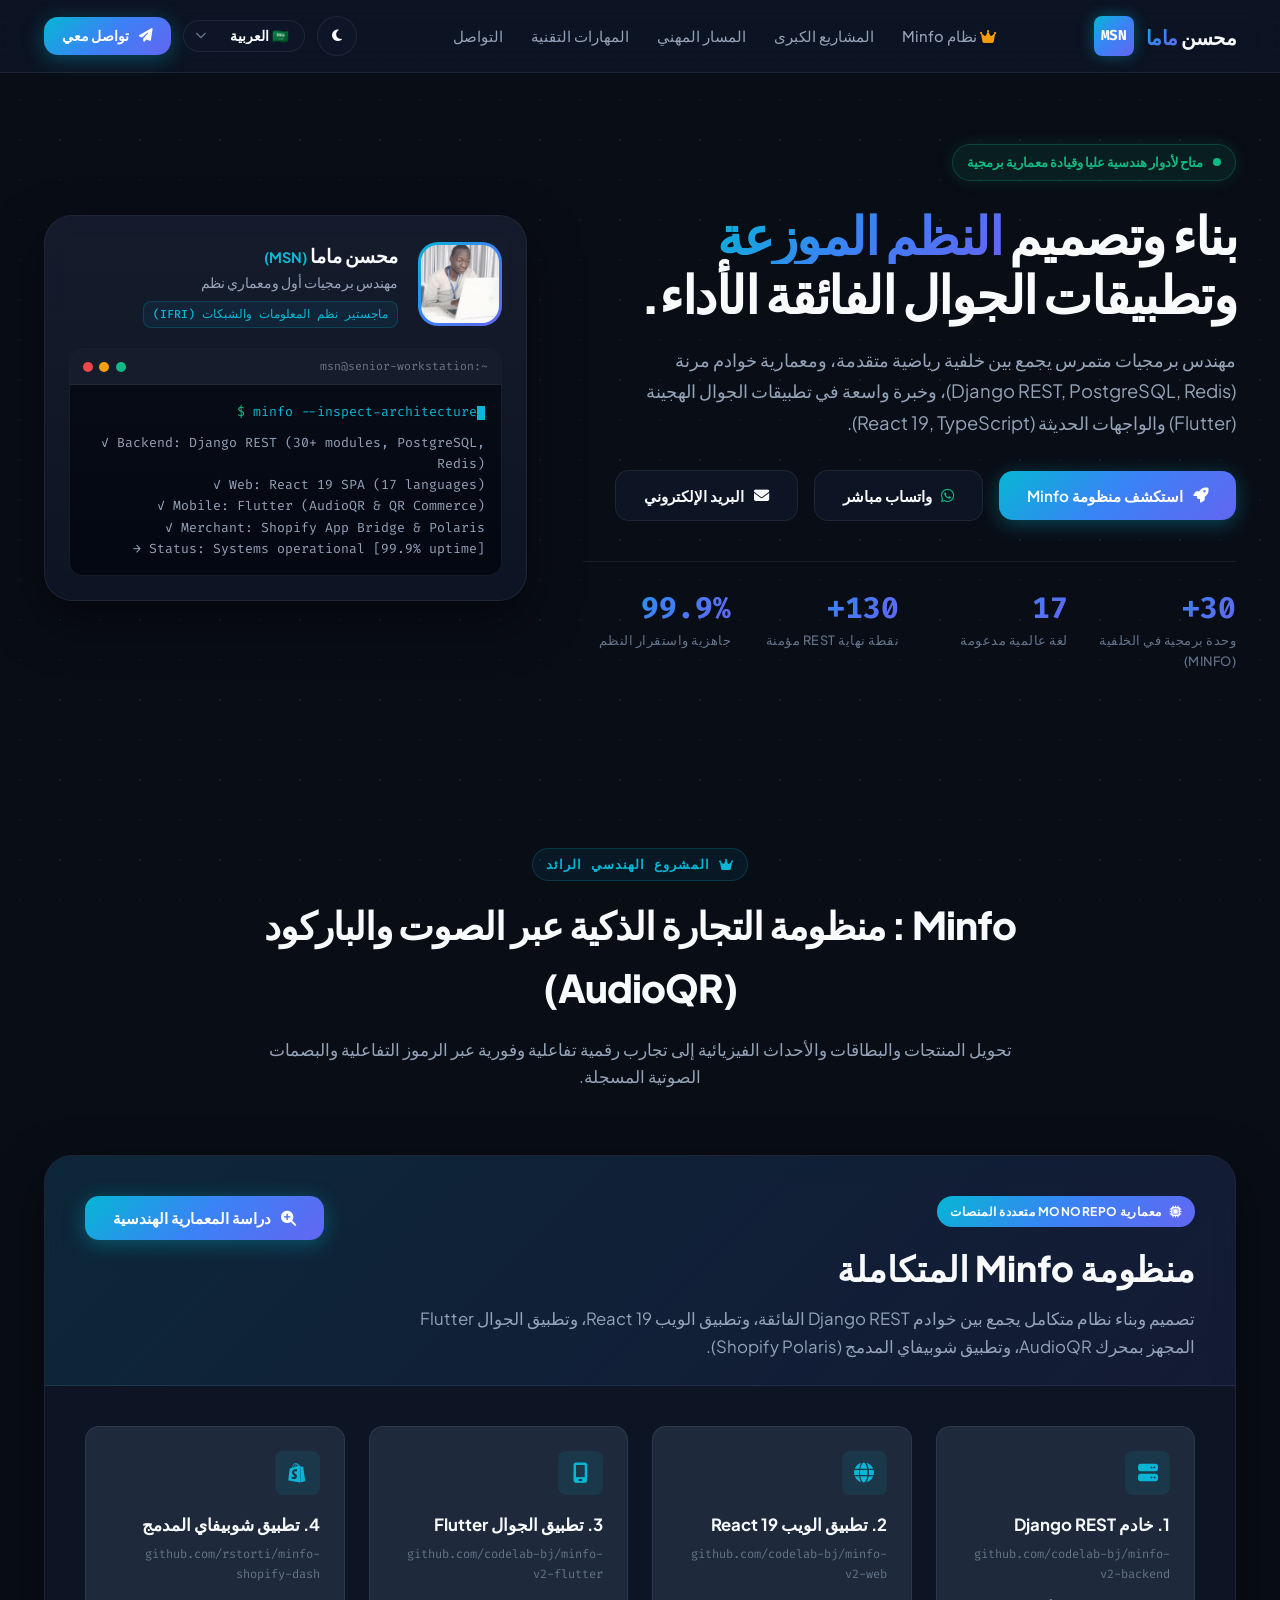
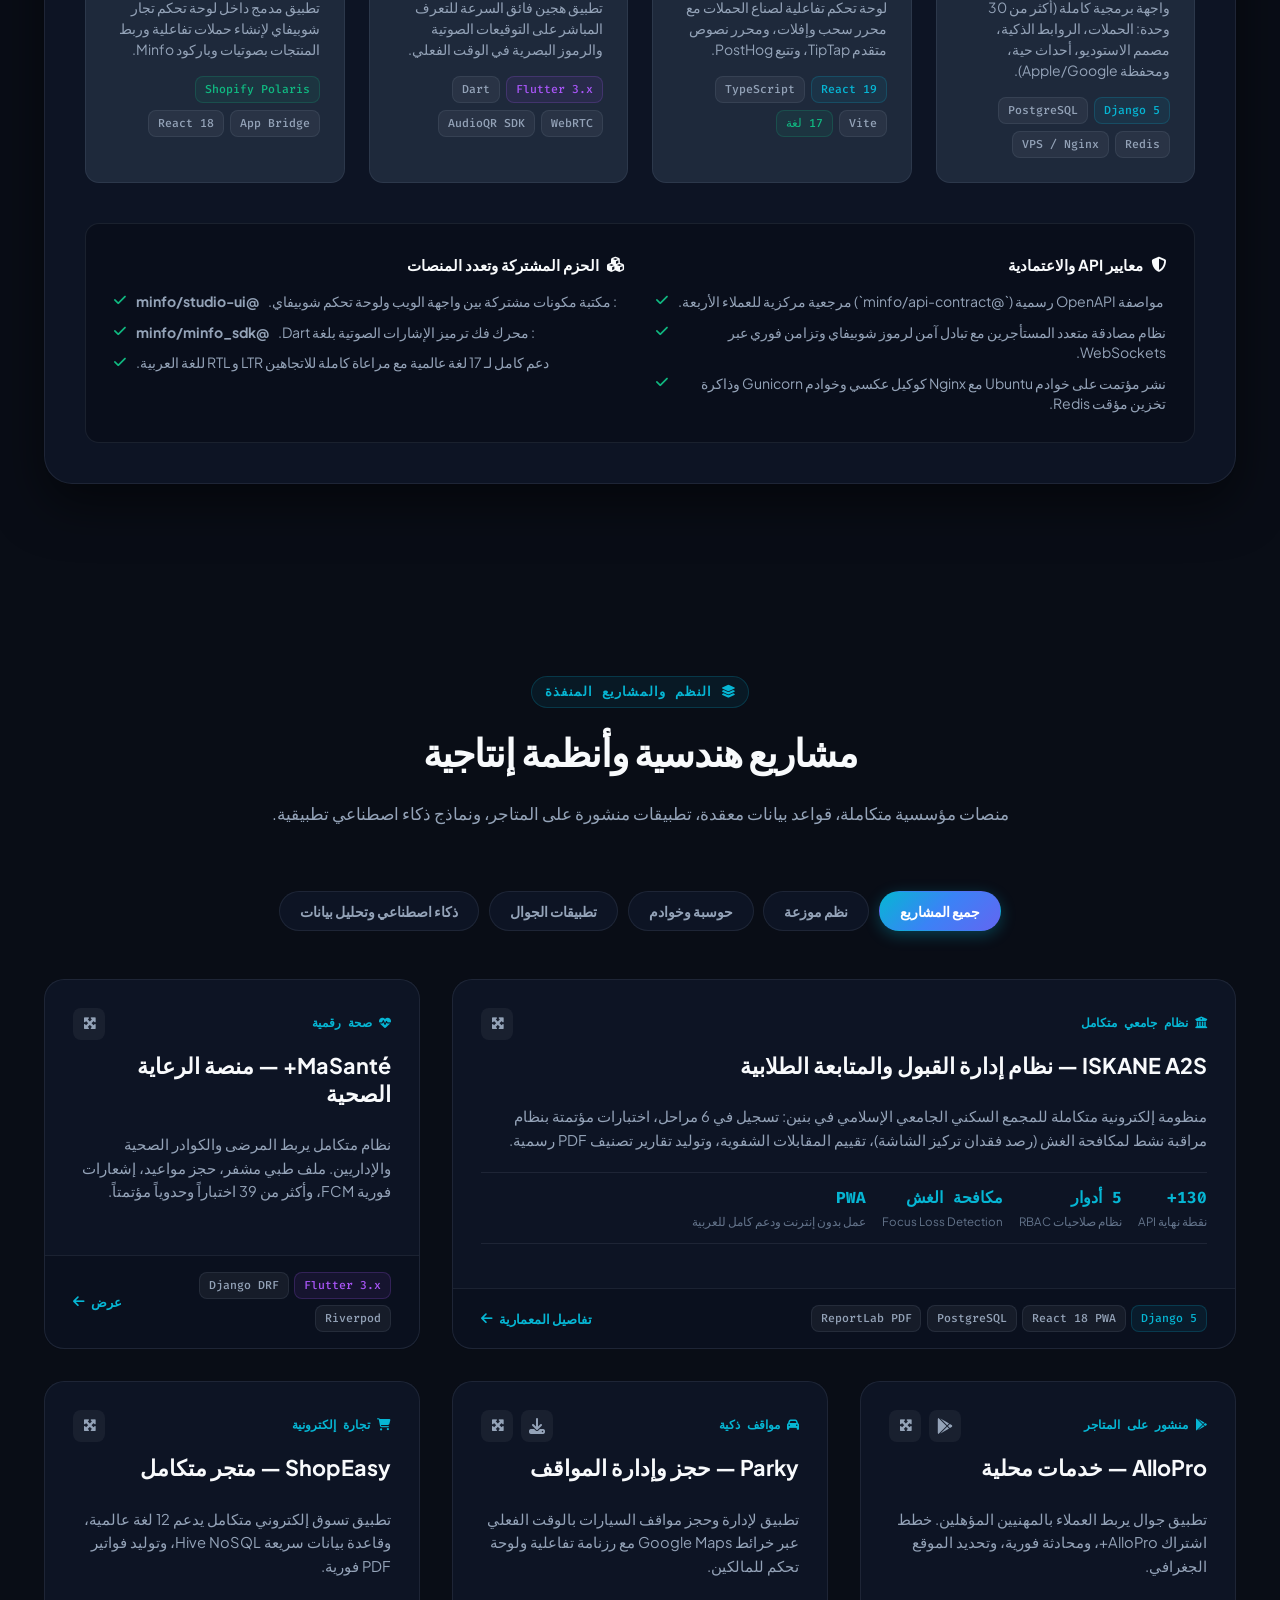
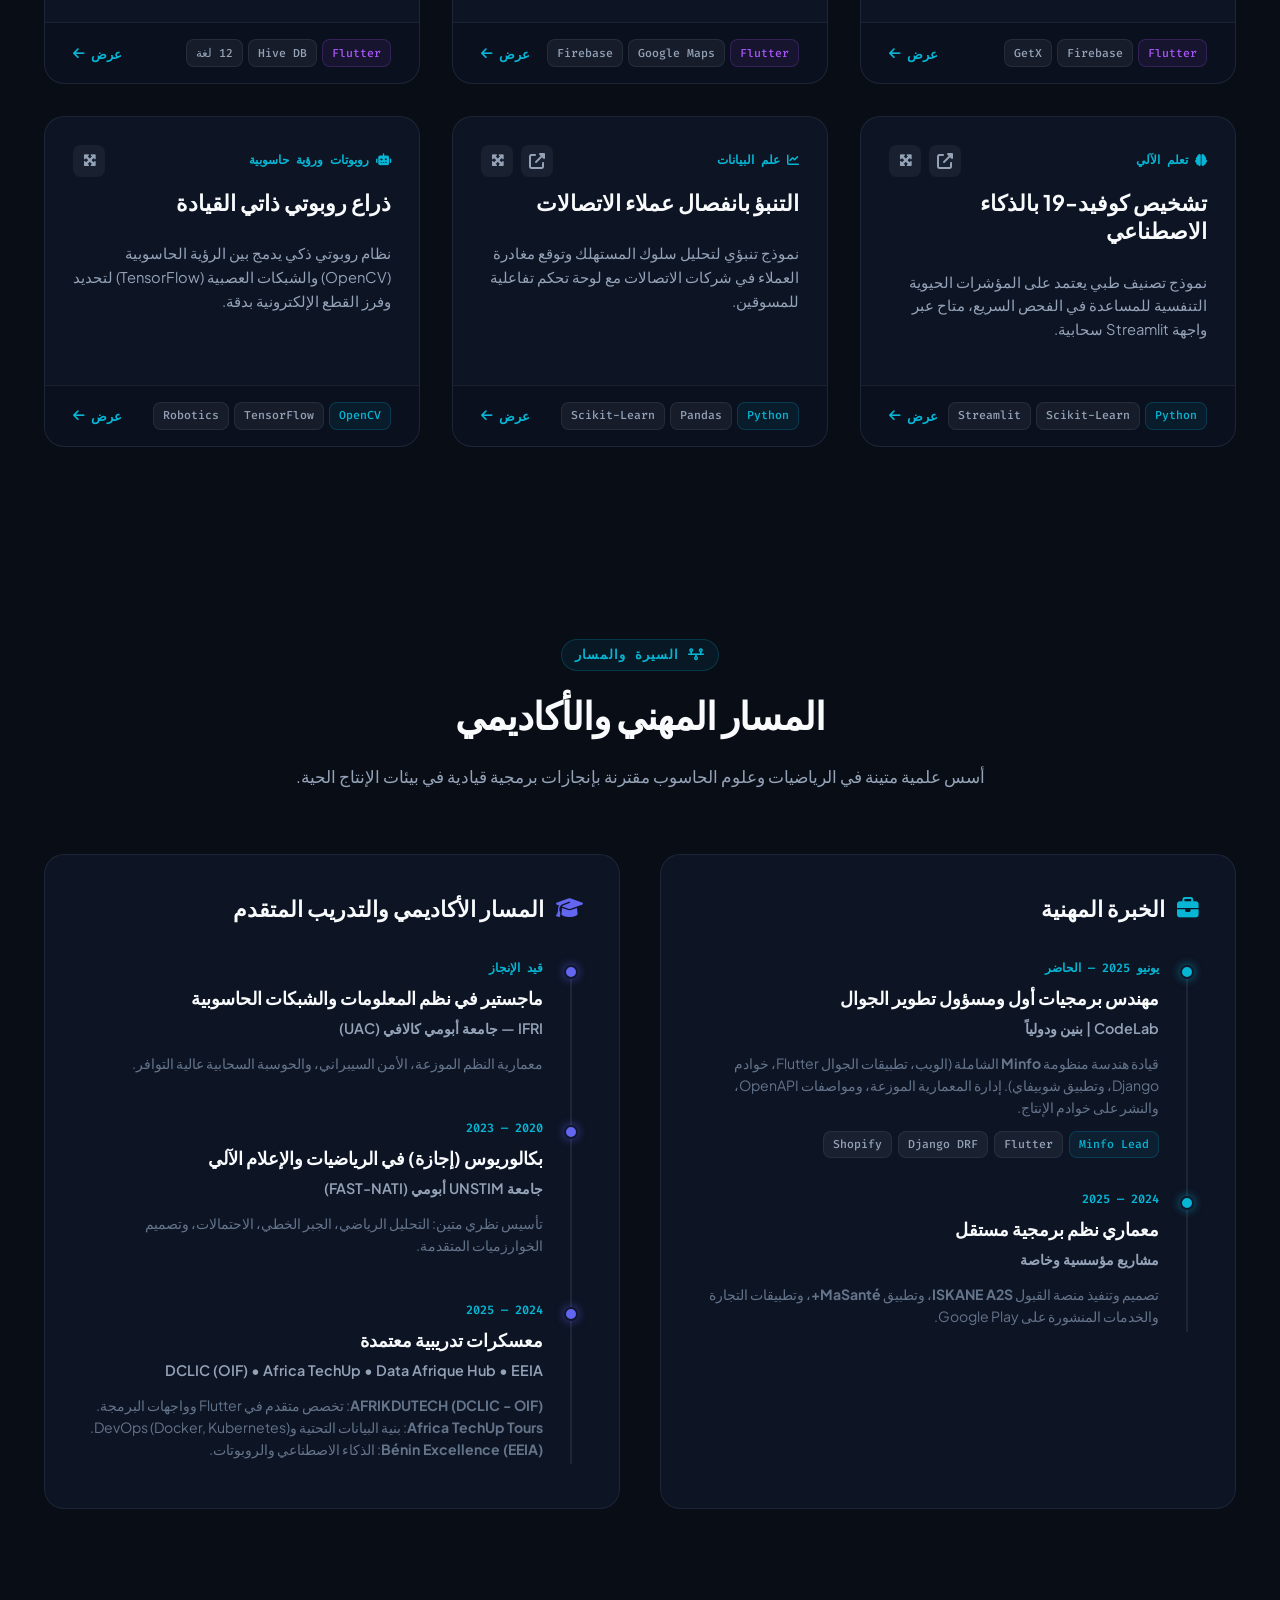
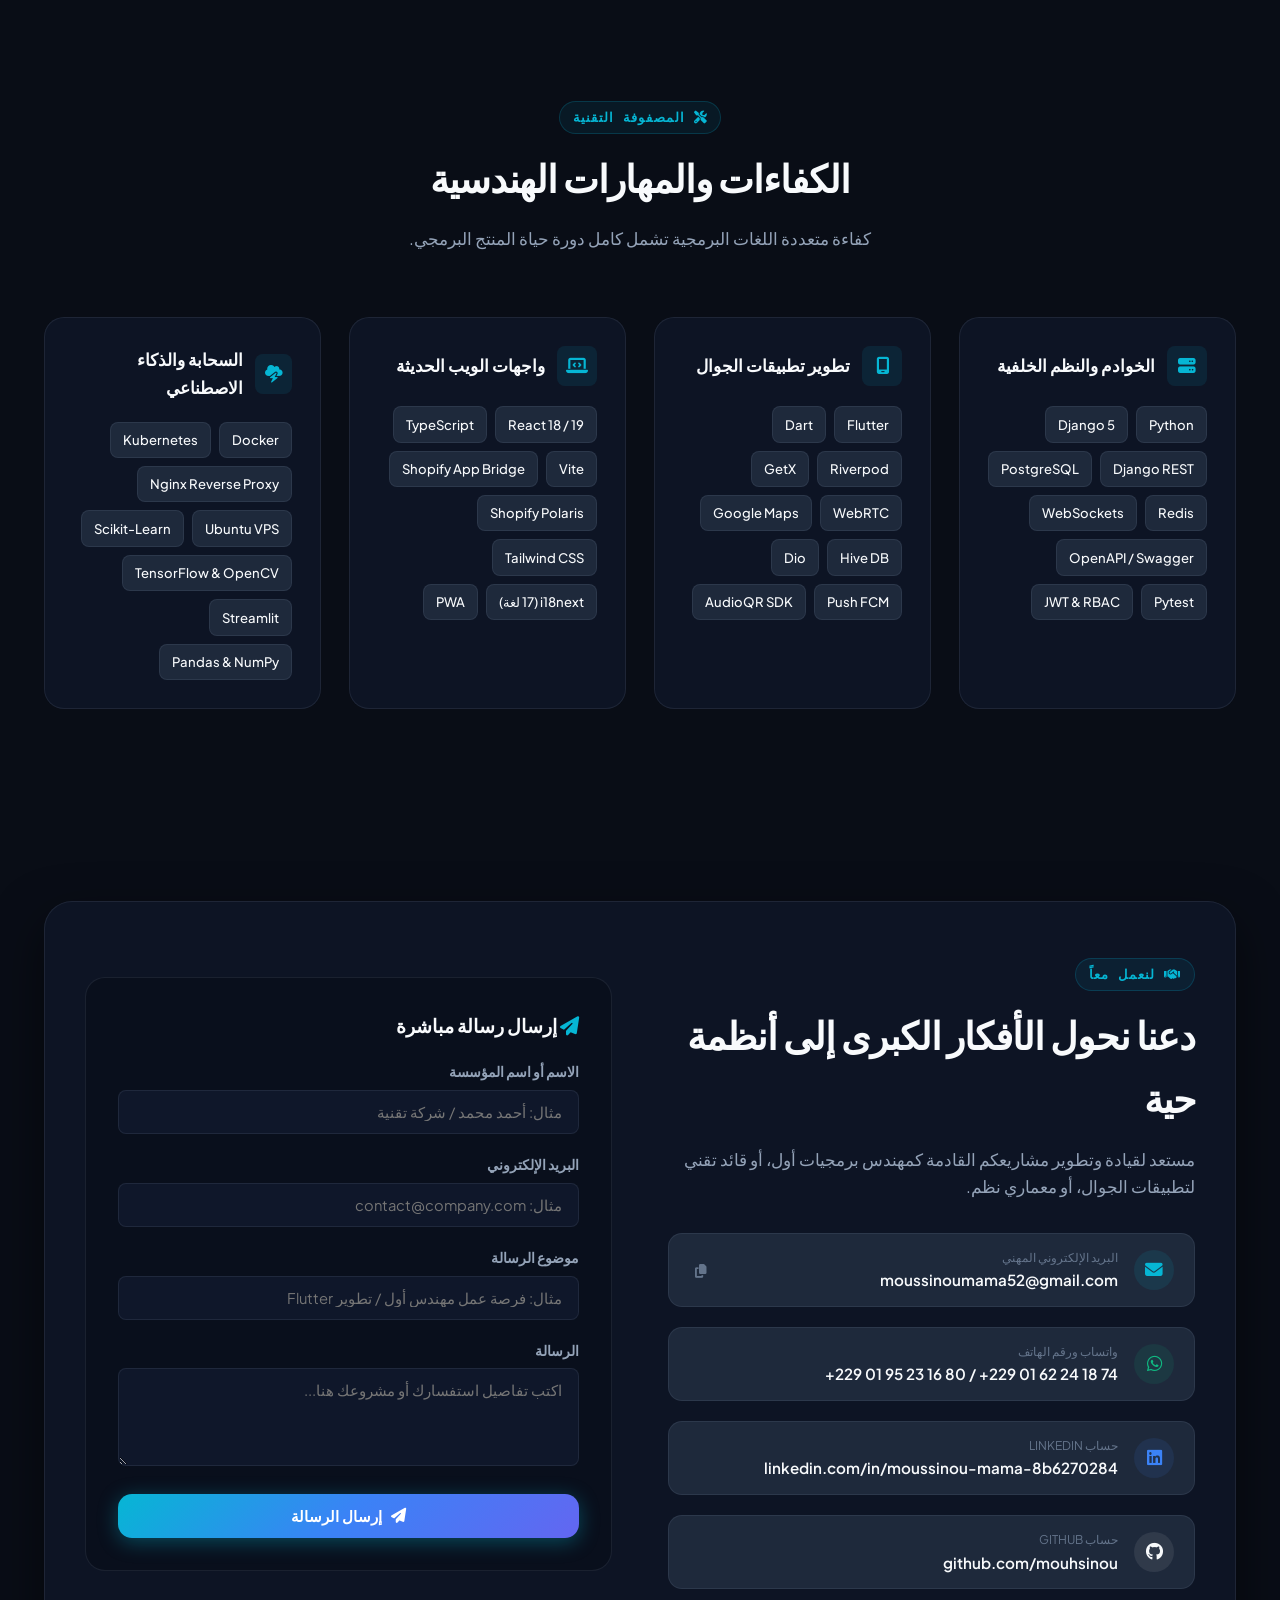
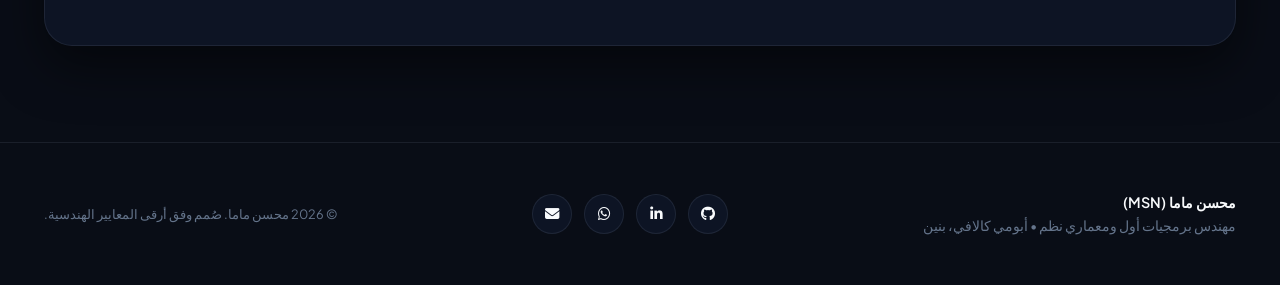
==== commit 66ce4eeb: "feat: complete redesign of senior developer portfolio with Minfo ecosystem, Iskane A2S, MaSanté+, da" ====
--- a/index-ar.html
+++ b/index-ar.html
@@ -1,1169 +1,829 @@
 <!DOCTYPE html>
-<html lang="ar" dir="rtl">
+<html lang="ar" dir="rtl" data-theme="dark">
 <head>
     <meta charset="UTF-8">
     <meta name="viewport" content="width=device-width, initial-scale=1.0">
-    <title>موسينو ماما - مطور Full Stack | عالم بيانات | متخصص في الذكاء الاصطناعي</title>
-    <link href="https://fonts.googleapis.com/css2?family=Poppins:wght@300;400;600&display=swap" rel="stylesheet">
-    <link rel="stylesheet" href="https://cdnjs.cloudflare.com/ajax/libs/font-awesome/6.4.0/css/all.min.css">
-    <style>
-        :root {
-            --primary-color: #3498db;
-            --secondary-color: #2c3e50;
-            --accent-color: #e74c3c;
-            --text-color: #333;
-            --bg-color: #f4f4f4;
-            --card-bg: #fff;
-        }
-
-        * {
-            margin: 0;
-            padding: 0;
-            box-sizing: border-box;
-        }
-
-        body {
-            font-family: 'Poppins', sans-serif;
-            line-height: 1.6;
-            color: var(--text-color);
-            background-color: var(--bg-color);
-        }
-
-        .container {
-            max-width: 1200px;
-            margin: 0 auto;
-            padding: 0 20px;
-        }
-
-        header {
-            background-color: var(--secondary-color);
-            color: #ecf0f1;
-            text-align: center;
-            padding: 4rem 0;
-            position: relative;
-            clip-path: polygon(0 0, 100% 0, 100% 85%, 0 100%);
-        }
-
-        .profile-pic {
-            width: 250px;
-            height: 250px;
-            border-radius: 50%;
-            border: 5px solid var(--primary-color);
-            object-fit: cover;
-            margin-bottom: 1rem;
-            box-shadow: 0 4px 6px rgba(0,0,0,0.1);
-            transition: opacity 0.5s ease-in-out, transform 0.5s ease-in-out;
-        }
-
-        .profile-pic.fade-out {
-            opacity: 0;
-            transform: scale(0.9);
-        }
-
-        .profile-pic.fade-in {
-            opacity: 1;
-            transform: scale(1);
-        }
-
-        /* Styles pour le sélecteur de langue */
-        .language-selector {
-            position: absolute;
-            top: 20px;
-            left: 20px;
-            z-index: 10;
-        }
-
-        .language-selector select {
-            background: rgba(255, 255, 255, 0.9);
-            border: 2px solid var(--primary-color);
-            border-radius: 25px;
-            padding: 8px 15px;
-            font-size: 14px;
-            font-weight: 600;
-            color: var(--secondary-color);
-            cursor: pointer;
-            transition: all 0.3s ease;
-            backdrop-filter: blur(10px);
-            box-shadow: 0 4px 15px rgba(0,0,0,0.1);
-        }
-
-        .language-selector select:hover {
-            background: rgba(255, 255, 255, 1);
-            transform: translateY(-2px);
-            box-shadow: 0 6px 20px rgba(0,0,0,0.15);
-        }
-
-        .language-selector select:focus {
-            outline: none;
-            border-color: var(--accent-color);
-        }
-
-        .language-selector option {
-            padding: 10px;
-            background: white;
-            color: var(--secondary-color);
-        }
-
-        h1 {
-            font-size: 2.5rem;
-            margin-bottom: 0.5rem;
-        }
-
-        h2 {
-            color: var(--secondary-color);
-            margin-bottom: 1rem;
-            border-bottom: 2px solid var(--primary-color);
-            padding-bottom: 0.5rem;
-        }
-
-        .section {
-            background-color: var(--card-bg);
-            margin: 2rem 0;
-            padding: 2rem;
-            border-radius: 10px;
-            box-shadow: 0 10px 20px rgba(0,0,0,0.1);
-            transition: transform 0.3s ease, box-shadow 0.3s ease;
-        }
-
-        .section:hover {
-            transform: translateY(-5px);
-            box-shadow: 0 15px 30px rgba(0,0,0,0.2);
-        }
-
-        .contact-info {
-            display: flex;
-            flex-wrap: wrap;
-            justify-content: space-between;
-            gap: 10px;
-        }
-
-        .contact-info li {
-            flex-basis: calc(50% - 5px);
-            margin-bottom: 10px;
-            display: flex;
-            align-items: center;
-            word-break: break-all;
-            overflow-wrap: break-word;
-        }
-
-        .contact-info li i {
-            margin-left: 10px;
-            color: var(--primary-color);
-            flex-shrink: 0;
-        }
-
-        .contact-info li a {
-            word-break: break-all;
-            overflow-wrap: break-word;
-        }
-
-        ul {
-            list-style-type: none;
-        }
-
-        .skills-list, .languages-list {
-            display: flex;
-            flex-wrap: wrap;
-        }
-
-        .skills-list li, .languages-list li {
-            background-color: var(--primary-color);
-            color: #fff;
-            padding: 0.5rem 1rem;
-            margin: 0.5rem;
-            border-radius: 20px;
-            transition: background-color 0.3s ease, transform 0.3s ease;
-        }
-
-        .skills-list li:hover, .languages-list li:hover {
-            background-color: var(--secondary-color);
-            transform: translateY(-3px);
-        }
-
-        .formation-item, .education-item, .project-item {
-            margin-bottom: 1.5rem;
-            padding: 1.5rem;
-            background-color: #f9f9f9;
-            border-radius: 10px;
-            border-right: 4px solid var(--primary-color);
-            transition: all 0.3s ease;
-            box-shadow: 0 2px 8px rgba(0,0,0,0.05);
-        }
-
-        .formation-item:hover, .education-item:hover, .project-item:hover {
-            background-color: #f0f8ff;
-            transform: translateY(-2px);
-            box-shadow: 0 4px 15px rgba(0,0,0,0.1);
-        }
-
-        .formation-item h3, .education-item h3, .project-item h3, .project-item h4 {
-            color: var(--primary-color);
-            margin-bottom: 0.8rem;
-            font-size: 1.2rem;
-            font-weight: 600;
-        }
-
-        .formation-item p {
-            color: #555;
-            margin-bottom: 1rem;
-            font-style: italic;
-            font-size: 1rem;
-        }
-
-        .formation-item ul {
-            list-style: none;
-            padding: 0;
-            margin: 1rem 0;
-        }
-
-        .formation-item li {
-            padding: 0.6rem 0;
-            border-bottom: 1px solid #e0e0e0;
-            position: relative;
-            padding-right: 1.5rem;
-            transition: all 0.3s ease;
-        }
-
-        .formation-item li:last-child {
-            border-bottom: none;
-        }
-
-        .formation-item li:hover {
-            background-color: #f8f9fa;
-            padding-right: 2rem;
-        }
-
-        .formation-item li::before {
-            content: "▶";
-            color: var(--primary-color);
-            font-weight: bold;
-            position: absolute;
-            right: 0;
-            top: 0.6rem;
-            font-size: 0.8rem;
-        }
-
-        .formation-item em {
-            color: var(--secondary-color);
-            font-weight: 500;
-            font-size: 0.9rem;
-            background-color: #e8f4fd;
-            padding: 0.3rem 0.8rem;
-            border-radius: 15px;
-            display: inline-block;
-            margin-top: 0.5rem;
-        }
-
-        /* Amélioration spécifique pour les formations */
-        .formation-item {
-            position: relative;
-            overflow: hidden;
-        }
-
-        .formation-item::before {
-            content: '';
-            position: absolute;
-            top: 0;
-            left: 0;
-            width: 100px;
-            height: 100px;
-            background: linear-gradient(135deg, var(--primary-color), var(--accent-color));
-            opacity: 0.05;
-            border-radius: 50%;
-            transform: translate(-30px, -30px);
-        }
-
-        .formation-item h3 {
-            position: relative;
-            z-index: 1;
-            display: flex;
-            align-items: center;
-            gap: 0.5rem;
-        }
-
-        .formation-item h3::before {
-            content: "🎓";
-            font-size: 1.2rem;
-        }
-
-        .formation-item ul {
-            background-color: rgba(255, 255, 255, 0.7);
-            border-radius: 8px;
-            padding: 1rem;
-            margin: 1rem 0;
-            border: 1px solid #e0e0e0;
-        }
-
-        .formation-item li {
-            font-size: 0.95rem;
-            line-height: 1.5;
-            color: #444;
-        }
-
-        .formation-item li:hover {
-            color: var(--primary-color);
-        }
-
-        /* Styles pour les catégories de projets */
-        .project-category {
-            margin-bottom: 3rem;
-        }
-
-        .project-category h3 {
-            font-size: 1.5rem;
-            color: var(--secondary-color);
-            margin-bottom: 1.5rem;
-            padding: 1rem;
-            background: linear-gradient(135deg, var(--primary-color), var(--accent-color));
-            color: white;
-            border-radius: 10px;
-            text-align: center;
-            box-shadow: 0 4px 15px rgba(0,0,0,0.1);
-        }
-
-        .project-category h3 i {
-            margin-left: 0.5rem;
-        }
-
-        /* Styles pour les projets mis en vedette */
-        .project-item.featured {
-            border: 2px solid var(--primary-color);
-            background: linear-gradient(135deg, #f8f9ff, #ffffff);
-            position: relative;
-            overflow: hidden;
-        }
-
-        .project-item.featured::before {
-            content: '';
-            position: absolute;
-            top: 0;
-            right: 0;
-            left: 0;
-            height: 4px;
-            background: linear-gradient(90deg, var(--primary-color), var(--accent-color));
-        }
-
-        .project-header {
-            display: flex;
-            justify-content: space-between;
-            align-items: flex-start;
-            margin-bottom: 1rem;
-            flex-wrap: wrap;
-        }
-
-        .project-header h4 {
-            flex: 1;
-            margin-left: 1rem;
-        }
-
-        .project-badges {
-            display: flex;
-            gap: 0.5rem;
-            flex-wrap: wrap;
-        }
-
-        .badge {
-            padding: 0.3rem 0.8rem;
-            border-radius: 20px;
-            font-size: 0.8rem;
-            font-weight: 600;
-            text-transform: uppercase;
-            letter-spacing: 0.5px;
-        }
-
-        .badge.primary {
-            background-color: var(--primary-color);
-            color: white;
-        }
-
-        .badge.secondary {
-            background-color: var(--secondary-color);
-            color: white;
-        }
-
-        .badge.accent {
-            background-color: var(--accent-color);
-            color: white;
-        }
-
-        .project-features {
-            margin: 1rem 0;
-            padding: 1rem;
-            background-color: #f8f9fa;
-            border-radius: 8px;
-            border-right: 4px solid var(--primary-color);
-        }
-
-        .project-features h5 {
-            color: var(--secondary-color);
-            margin-bottom: 0.5rem;
-            font-size: 1rem;
-        }
-
-        .project-features ul {
-            list-style: none;
-            padding: 0;
-        }
-
-        .project-features li {
-            padding: 0.3rem 0;
-            display: flex;
-            align-items: center;
-        }
-
-        .project-features li i {
-            color: var(--primary-color);
-            margin-left: 0.5rem;
-            width: 16px;
-        }
-
-        .project-tech {
-            margin-top: 1rem;
-            padding: 0.8rem;
-            background-color: #e8f4fd;
-            border-radius: 6px;
-            border: 1px solid #b3d9ff;
-        }
-
-        .project-tech h5 {
-            color: var(--secondary-color);
-            margin-bottom: 0.5rem;
-            font-size: 0.9rem;
-        }
-
-        .project-tech p {
-            margin: 0;
-            font-size: 0.9rem;
-            color: #555;
-        }
-
-        .project-links {
-            margin-top: 1rem;
-            padding: 0.8rem;
-            background-color: #f0f8ff;
-            border-radius: 6px;
-            border: 1px solid #cce7ff;
-        }
-
-        .project-links h5 {
-            color: var(--secondary-color);
-            margin-bottom: 0.8rem;
-            font-size: 0.9rem;
-        }
-
-        .link-buttons {
-            display: flex;
-            gap: 1rem;
-            flex-wrap: wrap;
-        }
-
-        .link-button {
-            display: inline-flex;
-            align-items: center;
-            padding: 0.6rem 1.2rem;
-            border-radius: 25px;
-            text-decoration: none;
-            font-weight: 600;
-            font-size: 0.9rem;
-            transition: all 0.3s ease;
-            box-shadow: 0 2px 8px rgba(0,0,0,0.1);
-        }
-
-        .link-button i {
-            margin-left: 0.5rem;
-            font-size: 1.1rem;
-        }
-
-        .link-button.playstore {
-            background: linear-gradient(135deg, #01875f, #00a86b);
-            color: white;
-        }
-
-        .link-button.playstore:hover {
-            background: linear-gradient(135deg, #016b4a, #008f5a);
-            transform: translateY(-2px);
-            box-shadow: 0 4px 12px rgba(1, 135, 95, 0.3);
-        }
-
-        .link-button.video {
-            background: linear-gradient(135deg, #ff0000, #cc0000);
-            color: white;
-        }
-
-        .link-button.video:hover {
-            background: linear-gradient(135deg, #e60000, #b30000);
-            transform: translateY(-2px);
-            box-shadow: 0 4px 12px rgba(255, 0, 0, 0.3);
-        }
-
-        /* Styles pour l'expérience professionnelle */
-        .experience-item {
-            margin-bottom: 2rem;
-            padding: 1.5rem;
-            background-color: #f9f9f9;
-            border-radius: 10px;
-            border-right: 5px solid var(--primary-color);
-            transition: all 0.3s ease;
-            box-shadow: 0 2px 8px rgba(0,0,0,0.05);
-        }
-
-        .experience-item:hover {
-            background-color: #f0f8ff;
-            transform: translateY(-2px);
-            box-shadow: 0 8px 25px rgba(0,0,0,0.1);
-        }
-
-        .experience-header {
-            display: flex;
-            justify-content: space-between;
-            align-items: flex-start;
-            margin-bottom: 1rem;
-            flex-wrap: wrap;
-        }
-
-        .experience-header h3 {
-            flex: 1;
-            margin-left: 1rem;
-            color: var(--primary-color);
-        }
-
-        .experience-badges {
-            display: flex;
-            gap: 0.5rem;
-            flex-wrap: wrap;
-        }
-
-        .experience-projects, .experience-skills, .experience-impact {
-            margin: 1.5rem 0;
-            padding: 1rem;
-            background-color: #ffffff;
-            border-radius: 8px;
-            border: 1px solid #e0e0e0;
-        }
-
-        .experience-projects h4, .experience-skills h4, .experience-impact h4 {
-            color: var(--secondary-color);
-            margin-bottom: 1rem;
-            font-size: 1.1rem;
-            border-bottom: 2px solid var(--primary-color);
-            padding-bottom: 0.5rem;
-        }
-
-        .project-detail {
-            margin-bottom: 1.5rem;
-            padding: 1rem;
-            background-color: #f8f9fa;
-            border-radius: 6px;
-            border-right: 3px solid var(--accent-color);
-        }
-
-        .project-detail h5 {
-            color: var(--primary-color);
-            margin-bottom: 0.5rem;
-            font-size: 1rem;
-        }
-
-        .experience-skills ul, .experience-impact ul {
-            list-style: none;
-            padding: 0;
-        }
-
-        .experience-skills li, .experience-impact li {
-            padding: 0.5rem 0;
-            display: flex;
-            align-items: flex-start;
-            border-bottom: 1px solid #f0f0f0;
-            word-wrap: break-word;
-            overflow-wrap: break-word;
-        }
-
-        .experience-skills li:last-child, .experience-impact li:last-child {
-            border-bottom: none;
-        }
-
-        .experience-skills li i, .experience-impact li i {
-            color: var(--primary-color);
-            margin-left: 0.8rem;
-            margin-top: 0.2rem;
-            width: 16px;
-            flex-shrink: 0;
-        }
-
-        .experience-skills li strong, .experience-impact li strong {
-            word-wrap: break-word;
-            overflow-wrap: break-word;
-        }
-
-        a {
-            color: var(--primary-color);
-            text-decoration: none;
-            transition: color 0.3s ease;
-        }
-
-        a:hover {
-            color: var(--accent-color);
-        }
-
-        /* Responsive design */
-        @media (max-width: 768px) {
-            .contact-info {
-                flex-direction: column;
-                gap: 15px;
-            }
-
-            .contact-info li {
-                flex-basis: 100%;
-                margin-bottom: 0;
-                padding: 0.8rem;
-                background-color: #f8f9fa;
-                border-radius: 8px;
-                border-right: 4px solid var(--primary-color);
-            }
-
-            .contact-info li i {
-                margin-left: 15px;
-                font-size: 1.1rem;
-            }
-            
-            .profile-pic {
-                width: 200px;
-                height: 200px;
-            }
-            
-            .project-header, .experience-header {
-                flex-direction: column;
-                align-items: flex-start;
-            }
-
-            .project-badges, .experience-badges {
-                margin-top: 0.5rem;
-            }
-
-            .project-category h3 {
-                font-size: 1.3rem;
-                padding: 0.8rem;
-            }
-
-            .experience-item {
-                padding: 1rem;
-            }
-
-            .experience-projects, .experience-skills, .experience-impact {
-                padding: 0.8rem;
-            }
-
-            .experience-skills li, .experience-impact li {
-                flex-direction: column;
-                align-items: flex-start;
-                padding: 1rem 0;
-                border-bottom: 1px solid #e0e0e0;
-            }
-
-            .experience-skills li i, .experience-impact li i {
-                margin-left: 0;
-                margin-bottom: 0.5rem;
-                font-size: 1.2rem;
-            }
-
-            .experience-skills li strong, .experience-impact li strong {
-                display: block;
-                margin-bottom: 0.3rem;
-                font-size: 1rem;
-            }
-
-            .formation-item {
-                padding: 1rem;
-            }
-            
-            .formation-item h3 {
-                font-size: 1.1rem;
-            }
-            
-            .formation-item li {
-                padding: 0.5rem 0;
-                padding-right: 1.2rem;
-            }
-            
-            .formation-item li:hover {
-                padding-right: 1.5rem;
-            }
-
-            .link-buttons {
-                flex-direction: column;
-                gap: 0.8rem;
-            }
-
-            .link-button {
-                justify-content: center;
-                width: 100%;
-            }
-
-            .section {
-                padding: 1.5rem;
-                margin: 1.5rem 0;
-            }
-
-            h1 {
-                font-size: 2rem;
-            }
-
-            h2 {
-                font-size: 1.5rem;
-            }
-        }
-
-        /* Responsive design pour très petits écrans */
-        @media (max-width: 480px) {
-            .container {
-                padding: 0 10px;
-            }
-
-            .contact-info li {
-                padding: 0.6rem;
-                font-size: 0.9rem;
-            }
-
-            .experience-skills li, .experience-impact li {
-                padding: 0.8rem 0;
-            }
-
-            .experience-skills li strong, .experience-impact li strong {
-                font-size: 0.9rem;
-            }
-
-            .section {
-                padding: 1rem;
-                margin: 1rem 0;
-            }
-
-            .formation-item, .education-item, .project-item {
-                padding: 0.8rem;
-            }
-
-            .experience-item {
-                padding: 0.8rem;
-            }
-
-            .experience-projects, .experience-skills, .experience-impact {
-                padding: 0.6rem;
-            }
-        }
-    </style>
+    <title>محسن ماما (MSN) | مهندس برمجيات أول ومعماري نظم</title>
+    <meta name="description" content="معرض أعمال محسن ماما — مهندس برمجيات أول ومعماري نظم موزعة. متخصص في Monorepo و Django REST و Flutter و React 19 والحوسبة السحابية والذكاء الاصطناعي.">
+    
+    <!-- Open Graph & Social -->
+    <meta property="og:title" content="محسن ماما (MSN) | مهندس برمجيات أول ومعماري نظم">
+    <meta property="og:description" content="استكشف المشاريع الهندسية لمحسن ماما: نظام Minfo للصوت والباركود الذكي، ISKANE A2S، MaSanté+، وأنظمة الجوال والذكاء الاصطناعي.">
+    <meta property="og:image" content="msn.png">
+    
+    <!-- Fonts & Icons -->
+    <link rel="stylesheet" href="https://cdnjs.cloudflare.com/ajax/libs/font-awesome/6.5.1/css/all.min.css">
+    <link rel="stylesheet" href="styles.css">
 </head>
 <body>
-    <header>
-        <div class="container">
-            <!-- Sélecteur de langue -->
-            <div class="language-selector">
-                <select onchange="changeLanguage()">
-                    <option value="fr">🇫🇷 Français</option>
-                    <option value="ar" selected>🇸🇦 العربية</option>
-                    <option value="en">🇺🇸 English</option>
-                </select>
-            </div>
-            
-            <img id="profile-image" src="msn.png" alt="موسينو ماما" class="profile-pic">
-            <h1>موسينو ماما</h1>
-            <p>مطور Full Stack | فني شبكات | عالم بيانات | متخصص في الذكاء الاصطناعي والتعلم الآلي</p>
+
+    <!-- ================= Navigation Header ================= -->
+    <header class="header">
+        <div class="container nav">
+            <a href="#hero" class="nav-brand">
+                <span class="brand-badge">MSN</span>
+                <span>محسن <span class="gradient-text">ماما</span></span>
+            </a>
+
+            <nav class="nav-menu">
+                <a href="#minfo" class="nav-link"><i class="fas fa-crown" style="color: var(--accent-amber);"></i> نظام Minfo</a>
+                <a href="#projets" class="nav-link">المشاريع الكبرى</a>
+                <a href="#experience" class="nav-link">المسار المهني</a>
+                <a href="#competences" class="nav-link">المهارات التقنية</a>
+                <a href="#contact" class="nav-link">التواصل</a>
+            </nav>
+
+            <div class="nav-actions">
+                <!-- Theme Switcher -->
+                <button id="theme-toggle" class="action-btn" title="تبديل المظهر (ليلي/نهاري)" aria-label="تبديل المظهر">
+                    <i id="theme-icon" class="fas fa-moon"></i>
+                </button>
+
+                <!-- Language Selector -->
+                <div class="lang-select-wrapper">
+                    <select class="lang-select" onchange="handleLanguageChange(this)">
+                        <option value="ar" selected>🇸🇦 العربية</option>
+                        <option value="fr">🇫🇷 Français</option>
+                        <option value="en">🇺🇸 English</option>
+                    </select>
+                    <i class="fas fa-chevron-down lang-select-arrow"></i>
+                </div>
+
+                <a href="#contact" class="btn btn-primary" style="padding: 0.5rem 1.15rem; font-size: 0.85rem;">
+                    <i class="fas fa-paper-plane"></i> تواصل معي
+                </a>
+            </div>
         </div>
     </header>
 
-    <main class="container">
-        <section id="contact" class="section">
-            <h2>الاتصال</h2>
-            <ul class="contact-info">
-                <li><i class="fas fa-envelope"></i> moussinoumama52@gmail.com</li>
-                <li><i class="fas fa-phone"></i> +2290195231680 / +2290162241874</li>
-                <li><i class="fas fa-map-marker-alt"></i> زوجباجي / أبومي كالافي / بنين</li>
-                <li><i class="fab fa-linkedin"></i> <a href="https://www.linkedin.com/in/moussinou-mama-8b6270284">LinkedIn</a></li>
-                <li><i class="fab fa-whatsapp"></i> <a href="https://wa.me/22995231680">WhatsApp</a></li>
-            </ul>
-        </section>
-
-        <section id="objectif" class="section">
-            <h2>الهدف المهني</h2>
-            <p>مطور شغوف ومبتكر، أسعى إلى دفع حدود التكنولوجيا من خلال الجمع بين خبرتي في الرياضيات وعلوم الحاسوب والذكاء الاصطناعي. هدفي هو تصميم حلول تكنولوجية متقدمة ترد على التحديات المعقدة في عصرنا الرقمي. أهدف إلى المساهمة في مشاريع ضخمة في الذكاء الاصطناعي والتعلم الآلي، مع الاستمرار في تطوير مهاراتي في المجالات الناشئة في علوم الحاسوب.</p>
-        </section>
-
-        <section id="competences" class="section">
-            <h2>المهارات</h2>
-            <ul class="skills-list">
-                <li>Python</li>
-                <li>JavaScript</li>
-                <li>تطوير الويب (HTML, CSS, Vuejs, React)</li>
-                <li>تطوير الهاتف المحمول (Flutter)</li>
-                <li>قواعد البيانات (SQL, NoSQL)</li>
-                <li>DevOps (Docker, Kubernetes)</li>
-                <li>الحوسبة السحابية (AWS, GCP)</li>
-                <li>معالجة الإشارات والصور بـ Python</li>
-                <li>تحليل البيانات</li>
-                <li>التعلم الآلي</li>
-                <li>الخوارزميات وهياكل البيانات</li>
-                <li>Git وإدارة الإصدارات</li>
-            </ul>
-        </section>
-
-        <section id="formation" class="section">
-            <h2>التدريب</h2>
-            <div class="formation-item">
-                <h3>AFRIKDUTECH - برنامج DCLIC (OIF)</h3>
-                <p>تدريب مكثف في تطوير الهاتف المحمول Flutter - برنامج DCLIC للمنظمة الدولية للفرنكوفونية</p>
-                <ul>
-                    <li>تصميم الهاتف المحمول بـ Figma: تصميم واجهات المستخدم وإنشاء النماذج</li>
-                    <li>FlutterFlow: تطوير تطبيقات الهاتف المحمول منخفضة الكود</li>
-                    <li>الخوارزميات ومنطق البرمجة</li>
-                    <li>APIs و Postman: طلبات (GET, POST, DELETE)، اختبار API مع شهادة رسمية</li>
-                    <li>لغة Dart: البرمجة الكائنية</li>
-                    <li>Flutter: تطوير تطبيقات الهاتف المحمول متعددة المنصات</li>
-                    <li>مشاريع عملية مع عرض أمام لجنة (كل 1-2 أسبوع)</li>
-                    <li>تصميم السيرة الذاتية ورسالة التحفيز للاندماج المهني</li>
-                </ul>
-                <p><em>ديسمبر 2024 - أبريل 2025</em></p>
-            </div>
-            <div class="formation-item">
-                <h3>AFRICA TECHUP TOURS</h3>
-                <p>تدريب في البيانات/الذكاء الاصطناعي مع التخصص في البنية التحتية للبيانات، DevOps/MLOps والحوسبة السحابية</p>
-                <ul>
-                    <li>البنية التحتية ككود</li>
-                    <li>الحاويات مع Docker</li>
-                    <li>التنسيق مع Kubernetes</li>
-                    <li>منصات السحابة (AWS, GCP, Azure)</li>
-                    <li>نشر نماذج التعلم الآلي</li>
-                    <li>المراقبة مع Grafana</li>
-                </ul>
-                <p><em>04/2024 - 09/2024</em></p>
-            </div>
-            <div class="formation-item">
-                <h3>DATA AFRIQUE HUB</h3>
-                <p>تدريب شامل في علم البيانات</p>
-                <ul>
-                    <li>هندسة البيانات: ETL، خطوط أنابيب البيانات</li>
-                    <li>تحليل البيانات المتقدم</li>
-                    <li>التعلم الآلي التطبيقي</li>
-                    <li>نشر التطبيقات القائمة على البيانات</li>
-                </ul>
-                <p><em>04/2024 - 07/2024</em></p>
-            </div>
-            <div class="formation-item">
-                <h3>BENIN EXCELLENCE (EEIA 2023)</h3>
-                <p>تدريب أساسي في الذكاء الاصطناعي</p>
-                <ul>
-                    <li>برمجة متقدمة بـ Python</li>
-                    <li>أساسيات التعلم الآلي</li>
-                    <li>مقدمة في الروبوتات</li>
-                    <li>مشاريع عملية في الذكاء الاصطناعي</li>
-                </ul>
-                <p><em>17/07/2023 - 12/08/2023</em></p>
-            </div>
-        </section>
-
-        <section id="education" class="section">
-            <h2>المسار الأكاديمي</h2>
-            <div class="education-item">
-                <h3>IFRI-UAC</h3>
-                <p>ماجستير في أنظمة المعلومات وشبكات الحاسوب</p>
-                <p><em>قيد التقدم</em></p>
-            </div>
-            <div class="education-item">
-                <h3>UNSTIM-ABOMEY (FAST-NATI)</h3>
-                <p>إجازة في الرياضيات وعلوم الحاسوب</p>
-                <p><em>تم الحصول عليها في 2023</em></p>
-            </div>
-            <div class="education-item">
-                <h3>ثانوية ماثيو بوكي</h3>
-                <p>بكالوريا شعبة D (علوم)</p>
-                <p><em>تم الحصول عليها في 2019</em></p>
-            </div>
-        </section>
-
-        <section id="experience" class="section">
-            <h2><i class="fas fa-briefcase"></i> الخبرة المهنية</h2>
-            
-            <div class="experience-item">
-                <div class="experience-header">
-                    <h3><i class="fas fa-laptop-code"></i> تدريب مهني - مطور الهاتف المحمول</h3>
-                    <div class="experience-badges">
-                        <span class="badge primary">CodeLab</span>
-                        <span class="badge secondary">قيد التقدم</span>
-                    </div>
-                </div>
-                <p><strong>CodeLab</strong> | <em>2 يونيو 2025 - الحاضر</em></p>
-                <p>تدريب مهني في تطوير الهاتف المحمول حيث أساهم بنشاط في تطوير وتحسين تطبيقات الهاتف المحمول متعددة المنصات.</p>
-                
-                <div class="experience-projects">
-                    <h4><i class="fas fa-project-diagram"></i> المشاريع الرئيسية:</h4>
-                    <div class="project-detail">
-                        <h5><i class="fas fa-mobile-alt"></i> Minfo</h5>
-                        <p>تطبيق هاتف محمول كامل متاح على الويب و Android و iOS. مشاركة نشطة في تطوير الميزات الجديدة والتحديثات والتحسينات المستمرة للتطبيق.</p>
-                        <div class="project-tech">
-                            <strong>التقنيات:</strong> Flutter • Dart • Cross-platform • Web • Mobile
-                        </div>
-                    </div>
-                    <div class="project-detail">
-                        <h5><i class="fas fa-cogs"></i> مشاريع هاتف محمول أخرى</h5>
-                        <p>تطوير وصيانة تطبيقات الهاتف المحمول الأخرى للشركة، المساهمة في النظام البيئي التكنولوجي لـ CodeLab.</p>
-                    </div>
-                </div>
-
-                <div class="experience-skills">
-                    <h4><i class="fas fa-tools"></i> المهارات المكتسبة:</h4>
-                    <ul>
-                        <li><i class="fas fa-globe"></i> <strong>تدويل التطبيقات</strong> - دعم متعدد اللغات والتكيف الثقافي</li>
-                        <li><i class="fas fa-plug"></i> <strong>تكامل API REST</strong> - الاتصال والمزامنة مع خدمات الخادم</li>
-                        <li><i class="fas fa-map-marked-alt"></i> <strong>خرائط جوجل</strong> - تكامل الخرائط والموقع الجغرافي</li>
-                        <li><i class="fas fa-mobile-alt"></i> <strong>Flutter متقدم</strong> - إتقان عميق للإطار وأفضل الممارسات</li>
-                        <li><i class="fas fa-code-branch"></i> <strong>التطوير متعدد المنصات</strong> - تطبيقات موحدة للويب/Android/iOS</li>
-                        <li><i class="fas fa-users"></i> <strong>العمل الجماعي</strong> - التعاون في مشاريع الشركة</li>
-                    </ul>
-                </div>
-
-                <div class="experience-impact">
-                    <h4><i class="fas fa-chart-line"></i> التأثير والإنجازات:</h4>
-                    <ul>
-                        <li>المساهمة في تطوير ميزات مبتكرة</li>
-                        <li>تحسين تجربة المستخدم على جميع المنصات</li>
-                        <li>تحسين أداء التطبيقات</li>
-                        <li>تنفيذ أفضل ممارسات تطوير الهاتف المحمول</li>
-                    </ul>
-                </div>
-            </div>
-        </section>
-
-        <section id="projets" class="section">
-            <h2><i class="fas fa-rocket"></i> مشاريع مبتكرة</h2>
-            
-            <!-- تطوير الويب والهاتف المحمول -->
-            <div class="project-category">
-                <h3><i class="fas fa-mobile-alt"></i> تطوير الويب والهاتف المحمول</h3>
-                
-                <div class="project-item featured">
-                    <div class="project-header">
-                        <h4><i class="fas fa-star"></i> AlloPro - منصة الخدمات المحلية</h4>
-                        <div class="project-badges">
-                            <span class="badge primary">Flutter</span>
-                            <span class="badge secondary">Firebase</span>
-                            <span class="badge accent">Multi-rôles</span>
-                        </div>
-                    </div>
-                    <p><strong>الوصف:</strong> تطبيق هاتف محمول مبتكر يسهل الربط بين العملاء ومقدمي الخدمات المؤهلين. منصة شاملة مع نظام اشتراك وموقع جغرافي ومراسلة في الوقت الفعلي ودعم متعدد اللغات.</p>
-                    <div class="project-features">
-                        <h5><i class="fas fa-cogs"></i> الميزات الرئيسية:</h5>
-                        <ul>
-                            <li><i class="fas fa-users"></i> نظام متعدد الأدوار (العملاء، مقدمي الخدمات، المدراء)</li>
-                            <li><i class="fas fa-search-location"></i> البحث الجغرافي مع فلاتر متقدمة</li>
-                            <li><i class="fas fa-comments"></i> المراسلة في الوقت الفعلي مع Firebase</li>
-                            <li><i class="fas fa-bell"></i> نظام إشعارات دفع متقدم (مشاهدات الخدمات، المفضلة، التقييمات، الرسائل)</li>
-                            <li><i class="fas fa-credit-card"></i> نظام اشتراك AlloPro+ (3 خطط)</li>
-                            <li><i class="fas fa-globe"></i> دعم متعدد اللغات (FR, EN, AR) مع RTL</li>
-                            <li><i class="fas fa-mobile-alt"></i> واجهة متجاوبة وبديهية</li>
-                        </ul>
-                    </div>
-                    <div class="project-tech">
-                        <h5><i class="fas fa-code"></i> التقنيات:</h5>
-                        <p>Flutter • Dart • Firebase (Auth, Firestore, Storage, Messaging) • GetX</p>
-                    </div>
-                    <div class="project-links">
-                        <h5><i class="fas fa-external-link-alt"></i> الروابط المفيدة:</h5>
-                        <div class="link-buttons">
-                            <a href="https://play.google.com/store/apps/details?id=com.allopro.allopro" target="_blank" class="link-button playstore">
-                                <i class="fab fa-google-play"></i> تحميل من متجر Play
-                            </a>
-                            <a href="https://youtu.be/XSc0m07hXcM?si=pplgiT2FSJfK-_qj" target="_blank" class="link-button video">
-                                <i class="fab fa-youtube"></i> مشاهدة فيديو العرض
-                            </a>
-                        </div>
-                    </div>
-                </div>
-
-                <div class="project-item">
-                    <h4><i class="fas fa-project-diagram"></i> تطبيق ويب لإدارة المشاريع التعاونية</h4>
-                    <p>منصة إدارة المشاريع التعاونية تسمح للفرق بالتخطيط والمتابعة والتعاون في الوقت الفعلي. يدمج نظام إدارة المهام وأدوار المستخدمين والدردشة التعاونية.</p>
-                    <div class="project-tech">
-                        <strong>التقنيات:</strong> Vue.js • Django • WebSocket • PostgreSQL
-                    </div>
-                </div>
-
-                <div class="project-item">
-                    <h4><i class="fas fa-pills"></i> ÌleraSure - الوصول إلى الأدوية في بنين</h4>
-                    <p>تطبيق ويب مبتكر مخصص لتحويل الوصول إلى الأدوية في بنين. استشارة عبر الإنترنت، البحث عن الأدوية حسب القرب والسعر، طلبات مباشرة عبر الإنترنت.</p>
-                    <p><strong><i class="fas fa-external-link-alt"></i> تجربة:</strong> <a href="https://blue-worm-998583.hostingersite.com/">اختبار التطبيق</a></p>
-                    <div class="project-tech">
-                        <strong>التقنيات:</strong> Vue.js • Node.js • MySQL
-                    </div>
-                </div>
-
-                <div class="project-item featured">
-                    <div class="project-header">
-                        <h4><i class="fas fa-car"></i> Parky - تطبيق إدارة المواقف الذكية</h4>
-                        <div class="project-badges">
-                            <span class="badge primary">Flutter</span>
-                            <span class="badge secondary">Firebase</span>
-                            <span class="badge accent">Google Maps</span>
-                        </div>
-                    </div>
-                    <p><strong>الوصف:</strong> تطبيق هاتف محمول شامل لإدارة وحجز أماكن الوقوف مع نظام متعدد الأدوار (عميل، مالك، مدير). يتضمن موقع جغرافي في الوقت الفعلي، تقويم تفاعلي، إشعارات ثنائية الاتجاه ونظام دفع متقدم.</p>
-                    <div class="project-features">
-                        <h5><i class="fas fa-cogs"></i> الميزات الرئيسية:</h5>
-                        <ul>
-                            <li><i class="fas fa-users"></i> نظام متعدد الأدوار (عميل، مالك، مدير)</li>
-                            <li><i class="fas fa-map-marked-alt"></i> تكامل خرائط جوجل مع الموقع الجغرافي في الوقت الفعلي</li>
-                            <li><i class="fas fa-calendar-alt"></i> تقويم تفاعلي للحجوزات المتقدمة</li>
-                            <li><i class="fas fa-bell"></i> نظام إشعارات دفع ثنائية الاتجاه</li>
-                            <li><i class="fas fa-credit-card"></i> نظام دفع مرن (فوري/عند الوصول)</li>
-                            <li><i class="fas fa-images"></i> رفع متعدد للصور مع Firebase Storage</li>
-                            <li><i class="fas fa-search"></i> اقتراحات ذكية للمواقف مع فلاتر</li>
-                            <li><i class="fas fa-chart-line"></i> لوحة تحليلات للمالكين</li>
-                        </ul>
-                    </div>
-                    <div class="project-tech">
-                        <h5><i class="fas fa-code"></i> التقنيات:</h5>
-                        <p>Flutter • Dart • Firebase (Auth, Firestore, Storage, Messaging) • Google Maps API • Geolocator • Google Sign-In • Stripe/PayPal</p>
-                    </div>
-                    <div class="project-links">
-                        <h5><i class="fas fa-external-link-alt"></i> حالة المشروع والاختبار:</h5>
-                        <div class="link-buttons">
-                            <span class="link-button" style="background: linear-gradient(135deg, #ff6b35, #f7931e); color: white; cursor: default;">
-                                <i class="fas fa-code"></i> قيد التطوير
-                            </span>
-                            <a href="https://drive.google.com/file/d/1ZduVRKx2NIhzlLoLQtLeKL4T0wroVE0w/view?usp=sharing" target="_blank" class="link-button" style="background: linear-gradient(135deg, #4CAF50, #45a049); color: white;">
-                                <i class="fas fa-download"></i> تحميل APK
-                            </a>
-                        </div>
-                    </div>
-                </div>
-
-                <div class="project-item featured">
-                    <div class="project-header">
-                        <h4><i class="fas fa-shopping-cart"></i> ShopEasy - تطبيق التجارة الإلكترونية الحديث</h4>
-                        <div class="project-badges">
-                            <span class="badge primary">Flutter</span>
-                            <span class="badge secondary">GetX</span>
-                            <span class="badge accent">متعدد المنصات</span>
-                        </div>
-                    </div>
-                    <p><strong>الوصف:</strong> تطبيق تجارة إلكترونية شامل متعدد المنصات مع واجهة مستخدم حديثة، دعم متعدد اللغات ولوحة تحكم إدارية شاملة. يتضمن 30+ منتج في 8 فئات مع إدارة متقدمة للسلة، تتبع الطلبات وتصميم متجاوب.</p>
-                    <div class="project-features">
-                        <h5><i class="fas fa-cogs"></i> الميزات الرئيسية:</h5>
-                        <ul>
-                            <li><i class="fas fa-mobile-alt"></i> متعدد المنصات (Android, iOS, Web, Desktop)</li>
-                            <li><i class="fas fa-shopping-bag"></i> كتالوج شامل مع 30+ منتج في 8 فئات</li>
-                            <li><i class="fas fa-cart-plus"></i> إدارة متقدمة للسلة مع متغيرات (لون، تخزين)</li>
-                            <li><i class="fas fa-clipboard-list"></i> تتبع الطلبات مع تحديثات الحالة</li>
-                            <li><i class="fas fa-palette"></i> موضوع متكيف مظلم/فاتح مع الاستمرارية</li>
-                            <li><i class="fas fa-globe"></i> دعم 12 لغة (EN, FR, ES, DE, IT, PT, RU, CN, JP, KR, AR, HI)</li>
-                            <li><i class="fas fa-comments"></i> نظام دردشة مدمج مع دعم إداري</li>
-                            <li><i class="fas fa-chart-bar"></i> لوحة تحكم إدارية شاملة مع تحليلات</li>
-                            <li><i class="fas fa-file-pdf"></i> توليد وتحميل إيصالات PDF</li>
-                            <li><i class="fas fa-search"></i> البحث في المنتجات والتصفية حسب الفئة</li>
-                        </ul>
-                    </div>
-                    <div class="project-tech">
-                        <h5><i class="fas fa-code"></i> التقنيات:</h5>
-                        <p>Flutter • Dart • GetX (إدارة الحالة، التنقل) • Hive (قاعدة بيانات محلية) • SharedPreferences • Google Nav Bar • Intl (التدويل) • Package Info Plus</p>
-                    </div>
-                    <div class="project-links">
-                        <h5><i class="fas fa-external-link-alt"></i> حالة المشروع والاختبار:</h5>
-                        <div class="link-buttons">
-                            <span class="link-button" style="background: linear-gradient(135deg, #ff6b35, #f7931e); color: white; cursor: default;">
-                                <i class="fas fa-code"></i> قيد التطوير
-                            </span>
-                            <a href="https://drive.google.com/file/d/YOUR_SHOPEASY_APK_ID/view?usp=sharing" target="_blank" class="link-button" style="background: linear-gradient(135deg, #4CAF50, #45a049); color: white;">
-                                <i class="fas fa-download"></i> تحميل APK
-                            </a>
-                        </div>
-                    </div>
-                </div>
-            </div>
-
-            <!-- الذكاء الاصطناعي والتعلم الآلي -->
-            <div class="project-category">
-                <h3><i class="fas fa-brain"></i> الذكاء الاصطناعي والتعلم الآلي</h3>
-                
-                <div class="project-item">
-                    <h4><i class="fas fa-robot"></i> ذراع روبوتي ذكي</h4>
-                    <p>تصميم وتنفيذ ذراع روبوتي مستقل يستخدم خوارزميات التعلم الآلي لفرز مكونات إلكترونية ذكية. يجمع بين رؤية الحاسوب والتعلم المعزز والتحكم الروبوتي.</p>
-                    <div class="project-tech">
-                        <strong>التقنيات:</strong> Python • OpenCV • TensorFlow • Robotique • Computer Vision
-                    </div>
-                </div>
-
-                <div class="project-item">
-                    <h4><i class="fas fa-virus"></i> منصة التنبؤ بـ COVID-19</h4>
-                    <p>منصة ذكاء اصطناعي قادرة على استخدام البيانات التنفسية للتنبؤ بما إذا كان المريض مصاباً بـ COVID-19. تجمع بين معالجة البيانات الطبية والتعلم الآلي للتنبؤات الدقيقة والسريعة.</p>
-                    <p><strong><i class="fas fa-external-link-alt"></i> تجربة:</strong> <a href="https://moussinou-covid-diagnostics.streamlit.app/">اختبار الحل</a></p>
-                    <p><strong><i class="fas fa-file-pdf"></i> الوثائق:</strong> <a href="https://drive.google.com/file/d/1jl1MJON2KpFDIaJZsnYck7PHzKHaN5Uv/view?usp=sharing">الوثيقة التقنية</a></p>
-                    <div class="project-tech">
-                        <strong>التقنيات:</strong> Python • Scikit-learn • Streamlit • Machine Learning • Data Science
-                    </div>
-                </div>
-
-                <div class="project-item">
-                    <h4><i class="fas fa-chart-line"></i> التنبؤ بانسحاب العملاء (Churn Prediction)</h4>
-                    <p>منصة قائمة على الذكاء الاصطناعي قادرة على التنبؤ بمغادرة أو انسحاب عملاء شركة اتصالات. تستخدم خوارزميات التعلم الآلي المتقدمة لتحليل سلوكيات العملاء وتحديد عوامل الخطر.</p>
-                    <p><strong><i class="fas fa-external-link-alt"></i> تجربة:</strong> <a href="https://moussinouchurnpredict.streamlit.app/">اختبار الحل</a></p>
-                    <div class="project-tech">
-                        <strong>التقنيات:</strong> Python • Pandas • Scikit-learn • Streamlit • Data Analysis
-                    </div>
-                </div>
-            </div>
-        </section>
-
-        <section id="langues" class="section">
-            <h2>المهارات اللغوية</h2>
-            <ul class="languages-list">
-                <li>دندي (اللغة الأم)</li>
-                <li>الفرنسية (متقن)</li>
-                <li>العربية (متقن)</li>
-                <li>الإنجليزية (مهني)</li>
-            </ul>
-        </section>
-    </main>
-
-    <script>
-        // Rotation des images de profil
-        document.addEventListener('DOMContentLoaded', function() {
-            const profileImage = document.getElementById('profile-image');
-            const images = ['msn.png','msn1.jpeg'];
-            let currentImageIndex = 0;
-
-            function switchImage() {
-                // Ajouter l'effet de fade-out
-                profileImage.classList.add('fade-out');
-                
-                setTimeout(() => {
-                    // Changer l'image
-                    currentImageIndex = (currentImageIndex + 1) % images.length;
-                    profileImage.src = images[currentImageIndex];
-                    
-                    // Ajouter l'effet de fade-in
-                    profileImage.classList.remove('fade-out');
-                    profileImage.classList.add('fade-in');
-                    
-                    // Retirer la classe fade-in après l'animation
-                    setTimeout(() => {
-                        profileImage.classList.remove('fade-in');
-                    }, 500);
-                }, 500); // Attendre la fin de l'animation fade-out
-            }
-
-            // Démarrer la rotation toutes les 5 secondes
-            setInterval(switchImage, 5000);
-        });
-
-        // Fonction pour changer la langue
-        function changeLanguage() {
-            const select = document.querySelector('.language-selector select');
-            const language = select.value;
-            
-            if (language === 'fr') {
-                window.location.href = 'index-fr.html';
-            } else if (language === 'en') {
-                window.location.href = 'index.html';
-            } else {
-                // Pour l'arabe, on reste sur la page actuelle (index-ar.html)
-                // Pas de redirection nécessaire
-            }
-        }
-    </script>
+    <!-- ================= Hero Section ================= -->
+    <section id="hero" class="hero-section">
+        <div class="container hero-grid">
+            <div class="hero-content">
+                <div class="status-chip">
+                    <span class="status-pulse"></span>
+                    <span>متاح لأدوار هندسية عليا وقيادة معمارية برمجية</span>
+                </div>
+
+                <h1 class="hero-title">
+                    بناء وتصميم <span class="gradient-text">النظم الموزعة</span> وتطبيقات الجوال الفائقة الأداء.
+                </h1>
+
+                <p class="hero-subtitle">
+                    مهندس برمجيات متمرس يجمع بين خلفية رياضية متقدمة، ومعمارية خوادم مرنة (Django REST, PostgreSQL, Redis)، وخبرة واسعة في تطبيقات الجوال الهجينة (Flutter) والواجهات الحديثة (React 19, TypeScript).
+                </p>
+
+                <div class="hero-actions">
+                    <a href="#minfo" class="btn btn-primary">
+                        <i class="fas fa-rocket"></i> استكشف منظومة Minfo
+                    </a>
+                    <a href="https://wa.me/22995231680" target="_blank" class="btn btn-secondary">
+                        <i class="fab fa-whatsapp" style="color: var(--accent-emerald);"></i> واتساب مباشر
+                    </a>
+                    <a href="mailto:moussinoumama52@gmail.com" class="btn btn-secondary">
+                        <i class="fas fa-envelope"></i> البريد الإلكتروني
+                    </a>
+                </div>
+
+                <!-- Hero Metrics Counter -->
+                <div class="hero-metrics">
+                    <div class="metric-item">
+                        <span class="metric-number gradient-text">30+</span>
+                        <span class="metric-label">وحدة برمجية في الخلفية (Minfo)</span>
+                    </div>
+                    <div class="metric-item">
+                        <span class="metric-number gradient-text">17</span>
+                        <span class="metric-label">لغة عالمية مدعومة</span>
+                    </div>
+                    <div class="metric-item">
+                        <span class="metric-number gradient-text">130+</span>
+                        <span class="metric-label">نقطة نهاية REST مؤمنة</span>
+                    </div>
+                    <div class="metric-item">
+                        <span class="metric-number gradient-text">99.9%</span>
+                        <span class="metric-label">جاهزية واستقرار النظم</span>
+                    </div>
+                </div>
+            </div>
+
+            <!-- Terminal Visual Card -->
+            <div class="hero-visual">
+                <div class="profile-card">
+                    <div class="profile-header">
+                        <div class="profile-avatar-wrapper">
+                            <img id="hero-avatar" src="msn.png" alt="محسن ماما" class="profile-avatar">
+                        </div>
+                        <div class="profile-meta">
+                            <h3>محسن ماما <span style="font-size: 0.9rem; color: var(--accent-cyan);">(MSN)</span></h3>
+                            <p>مهندس برمجيات أول ومعماري نظم</p>
+                            <span class="tag tag-cyan" style="margin-top: 0.4rem; display: inline-block;">ماجستير نظم المعلومات والشبكات (IFRI)</span>
+                        </div>
+                    </div>
+
+                    <!-- Interactive Terminal Simulation -->
+                    <div class="terminal-window" dir="ltr">
+                        <div class="terminal-bar">
+                            <span class="t-dot t-red"></span>
+                            <span class="t-dot t-yellow"></span>
+                            <span class="t-dot t-green"></span>
+                            <span class="terminal-title">msn@senior-workstation:~</span>
+                        </div>
+                        <div class="terminal-body">
+                            <div><span class="t-prompt">$</span> <span id="terminal-cmd" class="t-cmd"></span><span class="t-cursor"></span></div>
+                            <pre id="terminal-out" class="t-out" style="margin-top: 0.6rem; font-family: inherit; font-size: inherit; white-space: pre-wrap;"></pre>
+                        </div>
+                    </div>
+                </div>
+            </div>
+        </div>
+    </section>
+
+    <!-- ================= FLAGSHIP SHOWCASE: MINFO ================= -->
+    <section id="minfo" class="section">
+        <div class="container">
+            <div class="section-header">
+                <span class="section-tag"><i class="fas fa-crown"></i> المشروع الهندسي الرائد</span>
+                <h2 class="section-title">Minfo : منظومة التجارة الذكية عبر الصوت والباركود (AudioQR)</h2>
+                <p class="section-desc">
+                    تحويل المنتجات والبطاقات والأحداث الفيزيائية إلى تجارب رقمية تفاعلية وفورية عبر الرموز التفاعلية والبصمات الصوتية المسجلة.
+                </p>
+            </div>
+
+            <div class="flagship-card">
+                <div class="flagship-banner">
+                    <div>
+                        <div class="flagship-badge">
+                            <i class="fas fa-microchip"></i> معمارية Monorepo متعددة المنصات
+                        </div>
+                        <h3 class="flagship-title">منظومة Minfo المتكاملة</h3>
+                        <p class="flagship-lead">
+                            تصميم وبناء نظام متكامل يجمع بين خوادم Django REST الفائقة، وتطبيق الويب React 19، وتطبيق الجوال Flutter المجهز بمحرك AudioQR، وتطبيق شوبيفاي المدمج (Shopify Polaris).
+                        </p>
+                    </div>
+                    <button onclick="openCaseStudy('minfo')" class="btn btn-primary">
+                        <i class="fas fa-search-plus"></i> دراسة المعمارية الهندسية
+                    </button>
+                </div>
+
+                <div class="flagship-body">
+                    <!-- 4 Pillars -->
+                    <div class="arch-grid">
+                        <div class="arch-pillar">
+                            <div class="pillar-icon"><i class="fas fa-server"></i></div>
+                            <h4>1. خادم Django REST</h4>
+                            <span class="repo-slug">github.com/codelab-bj/minfo-v2-backend</span>
+                            <p>واجهة برمجية كاملة (أكثر من 30 وحدة: الحملات، الروابط الذكية، مصمم الاستوديو، أحداث حية، ومحفظة Apple/Google).</p>
+                            <div class="pillar-tech">
+                                <span class="tag tag-cyan">Django 5</span>
+                                <span class="tag">PostgreSQL</span>
+                                <span class="tag">Redis</span>
+                                <span class="tag">VPS / Nginx</span>
+                            </div>
+                        </div>
+
+                        <div class="arch-pillar">
+                            <div class="pillar-icon"><i class="fas fa-globe"></i></div>
+                            <h4>2. تطبيق الويب React 19</h4>
+                            <span class="repo-slug">github.com/codelab-bj/minfo-v2-web</span>
+                            <p>لوحة تحكم تفاعلية لصناع الحملات مع محرر سحب وإفلات، ومحرر نصوص متقدم TipTap، وتتبع PostHog.</p>
+                            <div class="pillar-tech">
+                                <span class="tag tag-cyan">React 19</span>
+                                <span class="tag">TypeScript</span>
+                                <span class="tag">Vite</span>
+                                <span class="tag tag-emerald">17 لغة</span>
+                            </div>
+                        </div>
+
+                        <div class="arch-pillar">
+                            <div class="pillar-icon"><i class="fas fa-mobile-screen"></i></div>
+                            <h4>3. تطبيق الجوال Flutter</h4>
+                            <span class="repo-slug">github.com/codelab-bj/minfo-v2-flutter</span>
+                            <p>تطبيق هجين فائق السرعة للتعرف المباشر على التوقيعات الصوتية والرموز البصرية في الوقت الفعلي.</p>
+                            <div class="pillar-tech">
+                                <span class="tag tag-purple">Flutter 3.x</span>
+                                <span class="tag">Dart</span>
+                                <span class="tag">WebRTC</span>
+                                <span class="tag">AudioQR SDK</span>
+                            </div>
+                        </div>
+
+                        <div class="arch-pillar">
+                            <div class="pillar-icon"><i class="fab fa-shopify"></i></div>
+                            <h4>4. تطبيق شوبيفاي المدمج</h4>
+                            <span class="repo-slug">github.com/rstorti/minfo-shopify-dash</span>
+                            <p>تطبيق مدمج داخل لوحة تحكم تجار شوبيفاي لإنشاء حملات تفاعلية وربط المنتجات بصوتيات وباركود Minfo.</p>
+                            <div class="pillar-tech">
+                                <span class="tag tag-emerald">Shopify Polaris</span>
+                                <span class="tag">App Bridge</span>
+                                <span class="tag">React 18</span>
+                            </div>
+                        </div>
+                    </div>
+
+                    <!-- Highlights Box -->
+                    <div class="flagship-highlights">
+                        <div class="hl-column">
+                            <h5><i class="fas fa-shield-halved"></i> معايير API والاعتمادية</h5>
+                            <ul class="hl-list">
+                                <li><i class="fas fa-check"></i> مواصفة OpenAPI رسمية (`@minfo/api-contract`) مرجعية مركزية للعملاء الأربعة.</li>
+                                <li><i class="fas fa-check"></i> نظام مصادقة متعدد المستأجرين مع تبادل آمن لرموز شوبيفاي وتزامن فوري عبر WebSockets.</li>
+                                <li><i class="fas fa-check"></i> نشر مؤتمت على خوادم Ubuntu مع Nginx كوكيل عكسي وخوادم Gunicorn وذاكرة تخزين مؤقت Redis.</li>
+                            </ul>
+                        </div>
+                        <div class="hl-column">
+                            <h5><i class="fas fa-cubes"></i> الحزم المشتركة وتعدد المنصات</h5>
+                            <ul class="hl-list">
+                                <li><i class="fas fa-check"></i> <strong>@minfo/studio-ui</strong>: مكتبة مكونات مشتركة بين واجهة الويب ولوحة تحكم شوبيفاي.</li>
+                                <li><i class="fas fa-check"></i> <strong>@minfo/minfo_sdk</strong>: محرك فك ترميز الإشارات الصوتية بلغة Dart.</li>
+                                <li><i class="fas fa-check"></i> دعم كامل لـ 17 لغة عالمية مع مراعاة كاملة للاتجاهين LTR و RTL للغة العربية.</li>
+                            </ul>
+                        </div>
+                    </div>
+                </div>
+            </div>
+        </div>
+    </section>
+
+    <!-- ================= PROJETS MAJEURS ================= -->
+    <section id="projets" class="section">
+        <div class="container">
+            <div class="section-header">
+                <span class="section-tag"><i class="fas fa-layer-group"></i> النظم والمشاريع المنفذة</span>
+                <h2 class="section-title">مشاريع هندسية وأنظمة إنتاجية</h2>
+                <p class="section-desc">
+                    منصات مؤسسية متكاملة، قواعد بيانات معقدة، تطبيقات منشورة على المتاجر، ونماذج ذكاء اصطناعي تطبيقية.
+                </p>
+            </div>
+
+            <!-- Filter Tabs -->
+            <div class="filter-tabs">
+                <button class="filter-btn active" data-filter="all">جميع المشاريع</button>
+                <button class="filter-btn" data-filter="distributed">نظم موزعة</button>
+                <button class="filter-btn" data-filter="cloud">حوسبة وخوادم</button>
+                <button class="filter-btn" data-filter="mobile">تطبيقات الجوال</button>
+                <button class="filter-btn" data-filter="ai">ذكاء اصطناعي وتحليل بيانات</button>
+            </div>
+
+            <div class="projects-grid">
+
+                <!-- 1. ISKANE A2S -->
+                <div class="project-card featured" data-category="cloud">
+                    <div class="project-card-header">
+                        <div class="project-top-row">
+                            <span class="project-type"><i class="fas fa-university"></i> نظام جامعي متكامل</span>
+                            <div class="project-links">
+                                <button onclick="openCaseStudy('iskane')" class="icon-link" title="عرض التفاصيل">
+                                    <i class="fas fa-expand-arrows-alt"></i>
+                                </button>
+                            </div>
+                        </div>
+                        <h3 class="project-title">ISKANE A2S — نظام إدارة القبول والمتابعة الطلابية</h3>
+                    </div>
+                    <div class="project-card-body">
+                        <p class="project-desc">
+                            منظومة إلكترونية متكاملة للمجمع السكني الجامعي الإسلامي في بنين: تسجيل في 6 مراحل، اختبارات مؤتمتة بنظام مراقبة نشط لمكافحة الغش (رصد فقدان تركيز الشاشة)، تقييم المقابلات الشفوية، وتوليد تقارير تصنيف PDF رسمية.
+                        </p>
+                        <div class="project-key-stats">
+                            <div class="stat-item">
+                                <span class="stat-val">130+</span>
+                                <span class="stat-desc">نقطة نهاية API</span>
+                            </div>
+                            <div class="stat-item">
+                                <span class="stat-val">5 أدوار</span>
+                                <span class="stat-desc">نظام صلاحيات RBAC</span>
+                            </div>
+                            <div class="stat-item">
+                                <span class="stat-val">مكافحة الغش</span>
+                                <span class="stat-desc">Focus Loss Detection</span>
+                            </div>
+                            <div class="stat-item">
+                                <span class="stat-val">PWA</span>
+                                <span class="stat-desc">عمل بدون إنترنت ودعم كامل للعربية</span>
+                            </div>
+                        </div>
+                    </div>
+                    <div class="project-card-footer">
+                        <div class="project-tags">
+                            <span class="tag tag-cyan">Django 5</span>
+                            <span class="tag">React 18 PWA</span>
+                            <span class="tag">PostgreSQL</span>
+                            <span class="tag">ReportLab PDF</span>
+                        </div>
+                        <button onclick="openCaseStudy('iskane')" class="btn-details">
+                            تفاصيل المعمارية <i class="fas fa-arrow-left"></i>
+                        </button>
+                    </div>
+                </div>
+
+                <!-- 2. MaSanté+ -->
+                <div class="project-card" data-category="mobile">
+                    <div class="project-card-header">
+                        <div class="project-top-row">
+                            <span class="project-type"><i class="fas fa-heart-pulse"></i> صحة رقمية</span>
+                            <div class="project-links">
+                                <button onclick="openCaseStudy('masante')" class="icon-link" title="عرض التفاصيل">
+                                    <i class="fas fa-expand-arrows-alt"></i>
+                                </button>
+                            </div>
+                        </div>
+                        <h3 class="project-title">MaSanté+ — منصة الرعاية الصحية</h3>
+                    </div>
+                    <div class="project-card-body">
+                        <p class="project-desc">
+                            نظام متكامل يربط المرضى والكوادر الصحية والإداريين. ملف طبي مشفر، حجز مواعيد، إشعارات فورية FCM، وأكثر من 39 اختباراً وحدوياً مؤتمتاً.
+                        </p>
+                    </div>
+                    <div class="project-card-footer">
+                        <div class="project-tags">
+                            <span class="tag tag-purple">Flutter 3.x</span>
+                            <span class="tag">Django DRF</span>
+                            <span class="tag">Riverpod</span>
+                        </div>
+                        <button onclick="openCaseStudy('masante')" class="btn-details">
+                            عرض <i class="fas fa-arrow-left"></i>
+                        </button>
+                    </div>
+                </div>
+
+                <!-- 3. AlloPro -->
+                <div class="project-card" data-category="mobile">
+                    <div class="project-card-header">
+                        <div class="project-top-row">
+                            <span class="project-type"><i class="fab fa-google-play"></i> منشور على المتاجر</span>
+                            <div class="project-links">
+                                <a href="https://play.google.com/store/apps/details?id=com.allopro.allopro" target="_blank" class="icon-link" title="Play Store">
+                                    <i class="fab fa-google-play"></i>
+                                </a>
+                                <button onclick="openCaseStudy('allopro')" class="icon-link" title="عرض التفاصيل">
+                                    <i class="fas fa-expand-arrows-alt"></i>
+                                </button>
+                            </div>
+                        </div>
+                        <h3 class="project-title">AlloPro — خدمات محلية</h3>
+                    </div>
+                    <div class="project-card-body">
+                        <p class="project-desc">
+                            تطبيق جوال يربط العملاء بالمهنيين المؤهلين. خطط اشتراك AlloPro+، ومحادثة فورية، وتحديد الموقع الجغرافي.
+                        </p>
+                    </div>
+                    <div class="project-card-footer">
+                        <div class="project-tags">
+                            <span class="tag tag-purple">Flutter</span>
+                            <span class="tag">Firebase</span>
+                            <span class="tag">GetX</span>
+                        </div>
+                        <button onclick="openCaseStudy('allopro')" class="btn-details">
+                            عرض <i class="fas fa-arrow-left"></i>
+                        </button>
+                    </div>
+                </div>
+
+                <!-- 4. Parky -->
+                <div class="project-card" data-category="mobile">
+                    <div class="project-card-header">
+                        <div class="project-top-row">
+                            <span class="project-type"><i class="fas fa-car"></i> مواقف ذكية</span>
+                            <div class="project-links">
+                                <a href="https://drive.google.com/file/d/1ZduVRKx2NIhzlLoLQtLeKL4T0wroVE0w/view?usp=sharing" target="_blank" class="icon-link" title="تحميل APK">
+                                    <i class="fas fa-download"></i>
+                                </a>
+                                <button onclick="openCaseStudy('parky')" class="icon-link" title="عرض التفاصيل">
+                                    <i class="fas fa-expand-arrows-alt"></i>
+                                </button>
+                            </div>
+                        </div>
+                        <h3 class="project-title">Parky — حجز وإدارة المواقف</h3>
+                    </div>
+                    <div class="project-card-body">
+                        <p class="project-desc">
+                            تطبيق لإدارة وحجز مواقف السيارات بالوقت الفعلي عبر خرائط Google Maps مع رزنامة تفاعلية ولوحة تحكم للمالكين.
+                        </p>
+                    </div>
+                    <div class="project-card-footer">
+                        <div class="project-tags">
+                            <span class="tag tag-purple">Flutter</span>
+                            <span class="tag">Google Maps</span>
+                            <span class="tag">Firebase</span>
+                        </div>
+                        <button onclick="openCaseStudy('parky')" class="btn-details">
+                            عرض <i class="fas fa-arrow-left"></i>
+                        </button>
+                    </div>
+                </div>
+
+                <!-- 5. ShopEasy -->
+                <div class="project-card" data-category="mobile">
+                    <div class="project-card-header">
+                        <div class="project-top-row">
+                            <span class="project-type"><i class="fas fa-cart-shopping"></i> تجارة إلكترونية</span>
+                            <div class="project-links">
+                                <button onclick="openCaseStudy('shopeasy')" class="icon-link" title="عرض التفاصيل">
+                                    <i class="fas fa-expand-arrows-alt"></i>
+                                </button>
+                            </div>
+                        </div>
+                        <h3 class="project-title">ShopEasy — متجر متكامل</h3>
+                    </div>
+                    <div class="project-card-body">
+                        <p class="project-desc">
+                            تطبيق تسوق إلكتروني متكامل يدعم 12 لغة عالمية، وقاعدة بيانات سريعة Hive NoSQL، وتوليد فواتير PDF فورية.
+                        </p>
+                    </div>
+                    <div class="project-card-footer">
+                        <div class="project-tags">
+                            <span class="tag tag-purple">Flutter</span>
+                            <span class="tag">Hive DB</span>
+                            <span class="tag">12 لغة</span>
+                        </div>
+                        <button onclick="openCaseStudy('shopeasy')" class="btn-details">
+                            عرض <i class="fas fa-arrow-left"></i>
+                        </button>
+                    </div>
+                </div>
+
+                <!-- 6. COVID-19 AI Diagnostics -->
+                <div class="project-card" data-category="ai">
+                    <div class="project-card-header">
+                        <div class="project-top-row">
+                            <span class="project-type"><i class="fas fa-brain"></i> تعلم الآلي</span>
+                            <div class="project-links">
+                                <a href="https://moussinou-covid-diagnostics.streamlit.app/" target="_blank" class="icon-link" title="تجربة حية">
+                                    <i class="fas fa-external-link-alt"></i>
+                                </a>
+                                <button onclick="openCaseStudy('covid19')" class="icon-link" title="عرض التفاصيل">
+                                    <i class="fas fa-expand-arrows-alt"></i>
+                                </button>
+                            </div>
+                        </div>
+                        <h3 class="project-title">تشخيص كوفيد-19 بالذكاء الاصطناعي</h3>
+                    </div>
+                    <div class="project-card-body">
+                        <p class="project-desc">
+                            نموذج تصنيف طبي يعتمد على المؤشرات الحيوية التنفسية للمساعدة في الفحص السريع، متاح عبر واجهة Streamlit سحابية.
+                        </p>
+                    </div>
+                    <div class="project-card-footer">
+                        <div class="project-tags">
+                            <span class="tag tag-cyan">Python</span>
+                            <span class="tag">Scikit-Learn</span>
+                            <span class="tag">Streamlit</span>
+                        </div>
+                        <button onclick="openCaseStudy('covid19')" class="btn-details">
+                            عرض <i class="fas fa-arrow-left"></i>
+                        </button>
+                    </div>
+                </div>
+
+                <!-- 7. Churn Prediction -->
+                <div class="project-card" data-category="ai">
+                    <div class="project-card-header">
+                        <div class="project-top-row">
+                            <span class="project-type"><i class="fas fa-chart-line"></i> علم البيانات</span>
+                            <div class="project-links">
+                                <a href="https://moussinouchurnpredict.streamlit.app/" target="_blank" class="icon-link" title="تجربة حية">
+                                    <i class="fas fa-external-link-alt"></i>
+                                </a>
+                                <button onclick="openCaseStudy('churn')" class="icon-link" title="عرض التفاصيل">
+                                    <i class="fas fa-expand-arrows-alt"></i>
+                                </button>
+                            </div>
+                        </div>
+                        <h3 class="project-title">التنبؤ بانفصال عملاء الاتصالات</h3>
+                    </div>
+                    <div class="project-card-body">
+                        <p class="project-desc">
+                            نموذج تنبؤي لتحليل سلوك المستهلك وتوقع مغادرة العملاء في شركات الاتصالات مع لوحة تحكم تفاعلية للمسوقين.
+                        </p>
+                    </div>
+                    <div class="project-card-footer">
+                        <div class="project-tags">
+                            <span class="tag tag-cyan">Python</span>
+                            <span class="tag">Pandas</span>
+                            <span class="tag">Scikit-Learn</span>
+                        </div>
+                        <button onclick="openCaseStudy('churn')" class="btn-details">
+                            عرض <i class="fas fa-arrow-left"></i>
+                        </button>
+                    </div>
+                </div>
+
+                <!-- 8. Robotic Arm -->
+                <div class="project-card" data-category="ai">
+                    <div class="project-card-header">
+                        <div class="project-top-row">
+                            <span class="project-type"><i class="fas fa-robot"></i> روبوتات ورؤية حاسوبية</span>
+                            <div class="project-links">
+                                <button onclick="openCaseStudy('robotics')" class="icon-link" title="عرض التفاصيل">
+                                    <i class="fas fa-expand-arrows-alt"></i>
+                                </button>
+                            </div>
+                        </div>
+                        <h3 class="project-title">ذراع روبوتي ذاتي القيادة</h3>
+                    </div>
+                    <div class="project-card-body">
+                        <p class="project-desc">
+                            نظام روبوتي ذكي يدمج بين الرؤية الحاسوبية (OpenCV) والشبكات العصبية (TensorFlow) لتحديد وفرز القطع الإلكترونية بدقة.
+                        </p>
+                    </div>
+                    <div class="project-card-footer">
+                        <div class="project-tags">
+                            <span class="tag tag-cyan">OpenCV</span>
+                            <span class="tag">TensorFlow</span>
+                            <span class="tag">Robotics</span>
+                        </div>
+                        <button onclick="openCaseStudy('robotics')" class="btn-details">
+                            عرض <i class="fas fa-arrow-left"></i>
+                        </button>
+                    </div>
+                </div>
+
+            </div>
+        </div>
+    </section>
+
+    <!-- ================= EXPERIENCE ================= -->
+    <section id="experience" class="section">
+        <div class="container">
+            <div class="section-header">
+                <span class="section-tag"><i class="fas fa-timeline"></i> السيرة والمسار</span>
+                <h2 class="section-title">المسار المهني والأكاديمي</h2>
+                <p class="section-desc">
+                    أسس علمية متينة في الرياضيات وعلوم الحاسوب مقترنة بإنجازات برمجية قيادية في بيئات الإنتاج الحية.
+                </p>
+            </div>
+
+            <div class="experience-grid">
+                <div class="timeline-block">
+                    <h3 class="timeline-title"><i class="fas fa-briefcase" style="color: var(--accent-cyan);"></i> الخبرة المهنية</h3>
+                    <div class="timeline-items">
+                        <div class="t-item">
+                            <span class="t-item-dot"></span>
+                            <div class="t-item-period">يونيو 2025 — الحاضر</div>
+                            <h4>مهندس برمجيات أول ومسؤول تطوير الجوال</h4>
+                            <div class="institution">CodeLab | بنين ودولياً</div>
+                            <p>
+                                قيادة هندسة منظومة <strong>Minfo</strong> الشاملة (الويب، تطبيقات الجوال Flutter، خوادم Django، وتطبيق شوبيفاي). إدارة المعمارية الموزعة، ومواصفات OpenAPI، والنشر على خوادم الإنتاج.
+                            </p>
+                            <div class="pillar-tech">
+                                <span class="tag tag-cyan">Minfo Lead</span>
+                                <span class="tag">Flutter</span>
+                                <span class="tag">Django DRF</span>
+                                <span class="tag">Shopify</span>
+                            </div>
+                        </div>
+
+                        <div class="t-item">
+                            <span class="t-item-dot"></span>
+                            <div class="t-item-period">2024 — 2025</div>
+                            <h4>معماري نظم برمجية مستقل</h4>
+                            <div class="institution">مشاريع مؤسسية وخاصة</div>
+                            <p>
+                                تصميم وتنفيذ منصة القبول <strong>ISKANE A2S</strong>، وتطبيق <strong>MaSanté+</strong>، وتطبيقات التجارة والخدمات المنشورة على Google Play.
+                            </p>
+                        </div>
+                    </div>
+                </div>
+
+                <div class="timeline-block">
+                    <h3 class="timeline-title"><i class="fas fa-graduation-cap" style="color: var(--accent-indigo);"></i> المسار الأكاديمي والتدريب المتقدم</h3>
+                    <div class="timeline-items">
+                        <div class="t-item academic">
+                            <span class="t-item-dot"></span>
+                            <div class="t-item-period">قيد الإنجاز</div>
+                            <h4>ماجستير في نظم المعلومات والشبكات الحاسوبية</h4>
+                            <div class="institution">IFRI — جامعة أبومي كالافي (UAC)</div>
+                            <p>معمارية النظم الموزعة، الأمن السيبراني، والحوسبة السحابية عالية التوافر.</p>
+                        </div>
+
+                        <div class="t-item academic">
+                            <span class="t-item-dot"></span>
+                            <div class="t-item-period">2020 — 2023</div>
+                            <h4>بكالوريوس (إجازة) في الرياضيات والإعلام الآلي</h4>
+                            <div class="institution">جامعة UNSTIM أبومي (FAST-NATI)</div>
+                            <p>تأسيس نظري متين: التحليل الرياضي، الجبر الخطي، الاحتمالات، وتصميم الخوارزميات المتقدمة.</p>
+                        </div>
+
+                        <div class="t-item academic">
+                            <span class="t-item-dot"></span>
+                            <div class="t-item-period">2024 — 2025</div>
+                            <h4>معسكرات تدريبية معتمدة</h4>
+                            <div class="institution">DCLIC (OIF) • Africa TechUp • Data Afrique Hub • EEIA</div>
+                            <p>
+                                <strong>AFRIKDUTECH (DCLIC - OIF)</strong>: تخصص متقدم في Flutter وواجهات البرمجة.<br>
+                                <strong>Africa TechUp Tours</strong>: بنية البيانات التحتية وDevOps (Docker, Kubernetes).<br>
+                                <strong>Bénin Excellence (EEIA)</strong>: الذكاء الاصطناعي والروبوتات.
+                            </p>
+                        </div>
+                    </div>
+                </div>
+            </div>
+        </div>
+    </section>
+
+    <!-- ================= COMPETENCES ================= -->
+    <section id="competences" class="section">
+        <div class="container">
+            <div class="section-header">
+                <span class="section-tag"><i class="fas fa-tools"></i> المصفوفة التقنية</span>
+                <h2 class="section-title">الكفاءات والمهارات الهندسية</h2>
+                <p class="section-desc">
+                    كفاءة متعددة اللغات البرمجية تشمل كامل دورة حياة المنتج البرمجي.
+                </p>
+            </div>
+
+            <div class="skills-container">
+                <div class="skill-category-card">
+                    <div class="skill-cat-header">
+                        <div class="skill-cat-icon"><i class="fas fa-server"></i></div>
+                        <h4>الخوادم والنظم الخلفية</h4>
+                    </div>
+                    <div class="skill-chips">
+                        <span class="skill-chip">Python</span>
+                        <span class="skill-chip">Django 5</span>
+                        <span class="skill-chip">Django REST</span>
+                        <span class="skill-chip">PostgreSQL</span>
+                        <span class="skill-chip">Redis</span>
+                        <span class="skill-chip">WebSockets</span>
+                        <span class="skill-chip">OpenAPI / Swagger</span>
+                        <span class="skill-chip">Pytest</span>
+                        <span class="skill-chip">JWT & RBAC</span>
+                    </div>
+                </div>
+
+                <div class="skill-category-card">
+                    <div class="skill-cat-header">
+                        <div class="skill-cat-icon"><i class="fas fa-mobile-screen"></i></div>
+                        <h4>تطوير تطبيقات الجوال</h4>
+                    </div>
+                    <div class="skill-chips">
+                        <span class="skill-chip">Flutter</span>
+                        <span class="skill-chip">Dart</span>
+                        <span class="skill-chip">Riverpod</span>
+                        <span class="skill-chip">GetX</span>
+                        <span class="skill-chip">WebRTC</span>
+                        <span class="skill-chip">Google Maps</span>
+                        <span class="skill-chip">Hive DB</span>
+                        <span class="skill-chip">Dio</span>
+                        <span class="skill-chip">Push FCM</span>
+                        <span class="skill-chip">AudioQR SDK</span>
+                    </div>
+                </div>
+
+                <div class="skill-category-card">
+                    <div class="skill-cat-header">
+                        <div class="skill-cat-icon"><i class="fas fa-laptop-code"></i></div>
+                        <h4>واجهات الويب الحديثة</h4>
+                    </div>
+                    <div class="skill-chips">
+                        <span class="skill-chip">React 18 / 19</span>
+                        <span class="skill-chip">TypeScript</span>
+                        <span class="skill-chip">Vite</span>
+                        <span class="skill-chip">Shopify App Bridge</span>
+                        <span class="skill-chip">Shopify Polaris</span>
+                        <span class="skill-chip">Tailwind CSS</span>
+                        <span class="skill-chip">i18next (17 لغة)</span>
+                        <span class="skill-chip">PWA</span>
+                    </div>
+                </div>
+
+                <div class="skill-category-card">
+                    <div class="skill-cat-header">
+                        <div class="skill-cat-icon"><i class="fas fa-cloud-bolt"></i></div>
+                        <h4>السحابة والذكاء الاصطناعي</h4>
+                    </div>
+                    <div class="skill-chips">
+                        <span class="skill-chip">Docker</span>
+                        <span class="skill-chip">Kubernetes</span>
+                        <span class="skill-chip">Nginx Reverse Proxy</span>
+                        <span class="skill-chip">Ubuntu VPS</span>
+                        <span class="skill-chip">Scikit-Learn</span>
+                        <span class="skill-chip">TensorFlow & OpenCV</span>
+                        <span class="skill-chip">Streamlit</span>
+                        <span class="skill-chip">Pandas & NumPy</span>
+                    </div>
+                </div>
+            </div>
+        </div>
+    </section>
+
+    <!-- ================= CONTACT ================= -->
+    <section id="contact" class="section">
+        <div class="container">
+            <div class="contact-card">
+                <div class="contact-grid">
+                    <div class="contact-text-col">
+                        <span class="section-tag"><i class="fas fa-handshake"></i> لنعمل معاً</span>
+                        <h2 class="section-title" style="margin-bottom: 1rem;">دعنا نحول الأفكار الكبرى إلى أنظمة حية</h2>
+                        <p class="section-desc">
+                            مستعد لقيادة وتطوير مشاريعكم القادمة كمهندس برمجيات أول، أو قائد تقني لتطبيقات الجوال، أو معماري نظم.
+                        </p>
+
+                        <div class="contact-info-list">
+                            <div class="contact-row">
+                                <div class="contact-icon"><i class="fas fa-envelope"></i></div>
+                                <div class="contact-text">
+                                    <span class="contact-label">البريد الإلكتروني المهني</span>
+                                    <a href="mailto:moussinoumama52@gmail.com" class="contact-val">moussinoumama52@gmail.com</a>
+                                </div>
+                                <button onclick="copyToClipboard('moussinoumama52@gmail.com', this)" class="copy-btn" title="نسخ البريد">
+                                    <i class="fas fa-copy"></i>
+                                </button>
+                            </div>
+
+                            <div class="contact-row">
+                                <div class="contact-icon" style="color: var(--accent-emerald); background: rgba(16, 185, 129, 0.1);"><i class="fab fa-whatsapp"></i></div>
+                                <div class="contact-text">
+                                    <span class="contact-label">واتساب ورقم الهاتف</span>
+                                    <a href="https://wa.me/22995231680" target="_blank" class="contact-val" dir="ltr">+229 01 95 23 16 80 / +229 01 62 24 18 74</a>
+                                </div>
+                            </div>
+
+                            <div class="contact-row">
+                                <div class="contact-icon" style="color: var(--accent-blue); background: rgba(59, 130, 246, 0.1);"><i class="fab fa-linkedin"></i></div>
+                                <div class="contact-text">
+                                    <span class="contact-label">حساب LinkedIn</span>
+                                    <a href="https://www.linkedin.com/in/moussinou-mama-8b6270284" target="_blank" class="contact-val" dir="ltr">linkedin.com/in/moussinou-mama-8b6270284</a>
+                                </div>
+                            </div>
+
+                            <div class="contact-row">
+                                <div class="contact-icon" style="color: var(--text-primary); background: rgba(255, 255, 255, 0.08);"><i class="fab fa-github"></i></div>
+                                <div class="contact-text">
+                                    <span class="contact-label">حساب GitHub</span>
+                                    <a href="https://github.com/mouhsinou" target="_blank" class="contact-val" dir="ltr">github.com/mouhsinou</a>
+                                </div>
+                            </div>
+                        </div>
+                    </div>
+
+                    <div class="quick-connect-form">
+                        <h4 style="font-size: 1.2rem; font-weight: 700; margin-bottom: 1.25rem;">
+                            <i class="fas fa-paper-plane" style="color: var(--accent-cyan);"></i> إرسال رسالة مباشرة
+                        </h4>
+                        <form id="contact-form">
+                            <div class="form-group">
+                                <label class="form-label">الاسم أو اسم المؤسسة</label>
+                                <input type="text" class="form-input" placeholder="مثال: أحمد محمد / شركة تقنية" required>
+                            </div>
+                            <div class="form-group">
+                                <label class="form-label">البريد الإلكتروني</label>
+                                <input type="email" class="form-input" placeholder="مثال: contact@company.com" required>
+                            </div>
+                            <div class="form-group">
+                                <label class="form-label">موضوع الرسالة</label>
+                                <input type="text" class="form-input" placeholder="مثال: فرصة عمل مهندس أول / تطوير Flutter" required>
+                            </div>
+                            <div class="form-group">
+                                <label class="form-label">الرسالة</label>
+                                <textarea class="form-textarea" rows="4" placeholder="اكتب تفاصيل استفسارك أو مشروعك هنا..." required></textarea>
+                            </div>
+                            <button type="submit" class="btn btn-primary" style="width: 100%;">
+                                <i class="fas fa-paper-plane"></i> إرسال الرسالة
+                            </button>
+                        </form>
+                    </div>
+                </div>
+            </div>
+        </div>
+    </section>
+
+    <!-- ================= FOOTER ================= -->
+    <footer class="footer">
+        <div class="container footer-content">
+            <div>
+                <p style="font-weight: 600; color: var(--text-primary);">محسن ماما (MSN)</p>
+                <p style="font-size: 0.85rem;">مهندس برمجيات أول ومعماري نظم • أبومي كالافي، بنين</p>
+            </div>
+
+            <div class="social-links">
+                <a href="https://github.com/mouhsinou" target="_blank" class="action-btn" title="GitHub"><i class="fab fa-github"></i></a>
+                <a href="https://www.linkedin.com/in/moussinou-mama-8b6270284" target="_blank" class="action-btn" title="LinkedIn"><i class="fab fa-linkedin-in"></i></a>
+                <a href="https://wa.me/22995231680" target="_blank" class="action-btn" title="WhatsApp"><i class="fab fa-whatsapp"></i></a>
+                <a href="mailto:moussinoumama52@gmail.com" class="action-btn" title="Email"><i class="fas fa-envelope"></i></a>
+            </div>
+
+            <p style="font-size: 0.8rem;">
+                &copy; 2026 محسن ماما. صُمم وفق أرقى المعايير الهندسية.
+            </p>
+        </div>
+    </footer>
+
+    <!-- Case Study Modal -->
+    <div id="case-study-modal" class="modal-backdrop">
+        <div class="modal-content">
+            <div class="modal-header">
+                <div>
+                    <h3 id="modal-project-title" style="font-size: 1.5rem; font-weight: 800; margin-bottom: 0.3rem;"></h3>
+                    <p id="modal-project-subtitle" style="font-size: 0.95rem; color: var(--text-secondary);"></p>
+                </div>
+                <button onclick="closeCaseStudy()" class="modal-close-btn" title="إغلاق">
+                    <i class="fas fa-times"></i>
+                </button>
+            </div>
+            <div id="modal-project-body" class="modal-body"></div>
+        </div>
+    </div>
+
+    <script src="scripts.js"></script>
 </body>
 </html>
--- a/styles.css
+++ b/styles.css
@@ -0,0 +1,1511 @@
+/* ==========================================================================
+   MOUSSINOU MAMA (MSN) — SENIOR SOFTWARE ENGINEER & SYSTEMS ARCHITECT
+   Modern Design System & Aesthetics
+   ========================================================================== */
+
+@import url('https://fonts.googleapis.com/css2?family=Plus+Jakarta+Sans:wght@300;400;500;600;700;800&family=Fira+Code:wght@400;500;600&display=swap');
+
+:root {
+    /* Color Palette - Dark Mode (Default) */
+    --bg-primary: #090d16;
+    --bg-secondary: #0f172a;
+    --bg-tertiary: #1e293b;
+    --bg-card: rgba(15, 23, 42, 0.75);
+    --bg-card-hover: rgba(30, 41, 59, 0.85);
+    --bg-glass: rgba(15, 23, 42, 0.65);
+    
+    --border-color: rgba(148, 163, 184, 0.12);
+    --border-color-hover: rgba(6, 182, 212, 0.4);
+    
+    --text-primary: #f8fafc;
+    --text-secondary: #94a3b8;
+    --text-muted: #64748b;
+    
+    --accent-cyan: #06b6d4;
+    --accent-blue: #3b82f6;
+    --accent-indigo: #6366f1;
+    --accent-purple: #a855f7;
+    --accent-emerald: #10b981;
+    --accent-amber: #f59e0b;
+    --accent-rose: #f43f5e;
+    
+    --gradient-primary: linear-gradient(135deg, #06b6d4 0%, #3b82f6 50%, #6366f1 100%);
+    --gradient-accent: linear-gradient(135deg, #6366f1 0%, #a855f7 100%);
+    --gradient-glow: radial-gradient(circle at 50% 0%, rgba(6, 182, 212, 0.15), transparent 70%);
+    --gradient-card: linear-gradient(180deg, rgba(255, 255, 255, 0.03) 0%, rgba(255, 255, 255, 0) 100%);
+    
+    --shadow-sm: 0 2px 8px rgba(0, 0, 0, 0.2);
+    --shadow-md: 0 8px 30px rgba(0, 0, 0, 0.35);
+    --shadow-lg: 0 20px 50px rgba(0, 0, 0, 0.5);
+    --shadow-glow: 0 0 30px rgba(6, 182, 212, 0.25);
+    
+    --radius-sm: 8px;
+    --radius-md: 14px;
+    --radius-lg: 20px;
+    --radius-xl: 28px;
+    --radius-full: 9999px;
+    
+    --font-main: 'Plus Jakarta Sans', -apple-system, BlinkMacSystemFont, sans-serif;
+    --font-mono: 'Fira Code', monospace;
+    
+    --transition-fast: 0.2s cubic-bezier(0.4, 0, 0.2, 1);
+    --transition-base: 0.3s cubic-bezier(0.4, 0, 0.2, 1);
+    --transition-slow: 0.5s cubic-bezier(0.4, 0, 0.2, 1);
+}
+
+[data-theme="light"] {
+    --bg-primary: #f8fafc;
+    --bg-secondary: #ffffff;
+    --bg-tertiary: #f1f5f9;
+    --bg-card: rgba(255, 255, 255, 0.85);
+    --bg-card-hover: rgba(255, 255, 255, 0.98);
+    --bg-glass: rgba(255, 255, 255, 0.75);
+    
+    --border-color: rgba(100, 116, 139, 0.15);
+    --border-color-hover: rgba(59, 130, 246, 0.5);
+    
+    --text-primary: #0f172a;
+    --text-secondary: #475569;
+    --text-muted: #94a3b8;
+    
+    --shadow-sm: 0 2px 8px rgba(0, 0, 0, 0.04);
+    --shadow-md: 0 8px 30px rgba(0, 0, 0, 0.08);
+    --shadow-lg: 0 20px 50px rgba(0, 0, 0, 0.12);
+    --shadow-glow: 0 0 30px rgba(59, 130, 246, 0.15);
+}
+
+/* ==========================================================================
+   Base Styles & Reset
+   ========================================================================== */
+*, *::before, *::after {
+    box-sizing: border-box;
+    margin: 0;
+    padding: 0;
+}
+
+html {
+    scroll-behavior: smooth;
+    font-size: 16px;
+}
+
+body {
+    font-family: var(--font-main);
+    background-color: var(--bg-primary);
+    color: var(--text-primary);
+    line-height: 1.65;
+    overflow-x: hidden;
+    position: relative;
+    transition: background-color var(--transition-base), color var(--transition-base);
+}
+
+/* Subtle Animated Background Grid */
+body::before {
+    content: '';
+    position: fixed;
+    top: 0;
+    left: 0;
+    width: 100vw;
+    height: 100vh;
+    background-image: 
+        radial-gradient(rgba(6, 182, 212, 0.08) 1px, transparent 1px),
+        radial-gradient(rgba(99, 102, 241, 0.05) 1px, transparent 1px);
+    background-size: 40px 40px, 80px 80px;
+    background-position: 0 0, 20px 20px;
+    pointer-events: none;
+    z-index: -1;
+}
+
+a {
+    color: inherit;
+    text-decoration: none;
+    transition: color var(--transition-fast);
+}
+
+ul {
+    list-style: none;
+}
+
+img {
+    max-width: 100%;
+    height: auto;
+    display: block;
+}
+
+button {
+    font-family: inherit;
+    cursor: pointer;
+    border: none;
+    background: none;
+}
+
+.container {
+    width: 100%;
+    max-width: 1240px;
+    margin: 0 auto;
+    padding: 0 1.5rem;
+}
+
+/* Typography Utilities */
+.gradient-text {
+    background: var(--gradient-primary);
+    -webkit-background-clip: text;
+    -webkit-text-fill-color: transparent;
+    display: inline-block;
+}
+
+.gradient-accent {
+    background: var(--gradient-accent);
+    -webkit-background-clip: text;
+    -webkit-text-fill-color: transparent;
+}
+
+/* ==========================================================================
+   Header & Navigation
+   ========================================================================== */
+.header {
+    position: fixed;
+    top: 0;
+    left: 0;
+    width: 100%;
+    z-index: 100;
+    background: var(--bg-glass);
+    backdrop-filter: blur(16px);
+    -webkit-backdrop-filter: blur(16px);
+    border-bottom: 1px solid var(--border-color);
+    transition: all var(--transition-base);
+}
+
+.nav {
+    display: flex;
+    align-items: center;
+    justify-content: space-between;
+    height: 4.5rem;
+}
+
+.nav-brand {
+    display: flex;
+    align-items: center;
+    gap: 0.75rem;
+    font-weight: 800;
+    font-size: 1.25rem;
+    letter-spacing: -0.5px;
+}
+
+.brand-badge {
+    width: 2.5rem;
+    height: 2.5rem;
+    border-radius: var(--radius-sm);
+    background: var(--gradient-primary);
+    display: flex;
+    align-items: center;
+    justify-content: center;
+    color: white;
+    font-family: var(--font-mono);
+    font-size: 0.9rem;
+    font-weight: 700;
+    box-shadow: 0 0 15px rgba(6, 182, 212, 0.4);
+}
+
+.nav-menu {
+    display: flex;
+    align-items: center;
+    gap: 1.75rem;
+}
+
+.nav-link {
+    font-size: 0.925rem;
+    font-weight: 500;
+    color: var(--text-secondary);
+    position: relative;
+    padding: 0.25rem 0;
+}
+
+.nav-link:hover, .nav-link.active {
+    color: var(--text-primary);
+}
+
+.nav-link::after {
+    content: '';
+    position: absolute;
+    bottom: -2px;
+    left: 0;
+    width: 0%;
+    height: 2px;
+    background: var(--gradient-primary);
+    transition: width var(--transition-fast);
+    border-radius: 2px;
+}
+
+.nav-link:hover::after, .nav-link.active::after {
+    width: 100%;
+}
+
+.nav-actions {
+    display: flex;
+    align-items: center;
+    gap: 0.75rem;
+}
+
+.action-btn {
+    width: 2.5rem;
+    height: 2.5rem;
+    border-radius: var(--radius-full);
+    border: 1px solid var(--border-color);
+    background: var(--bg-card);
+    color: var(--text-primary);
+    display: flex;
+    align-items: center;
+    justify-content: center;
+    transition: all var(--transition-fast);
+}
+
+.action-btn:hover {
+    border-color: var(--accent-cyan);
+    transform: translateY(-2px);
+    box-shadow: var(--shadow-sm);
+}
+
+.lang-select-wrapper {
+    position: relative;
+}
+
+.lang-select {
+    appearance: none;
+    background: var(--bg-card);
+    border: 1px solid var(--border-color);
+    border-radius: var(--radius-full);
+    color: var(--text-primary);
+    padding: 0.45rem 1.75rem 0.45rem 0.9rem;
+    font-size: 0.85rem;
+    font-weight: 600;
+    cursor: pointer;
+    transition: all var(--transition-fast);
+}
+
+.lang-select:hover, .lang-select:focus {
+    border-color: var(--accent-cyan);
+    outline: none;
+}
+
+.lang-select-arrow {
+    position: absolute;
+    right: 0.7rem;
+    top: 50%;
+    transform: translateY(-50%);
+    pointer-events: none;
+    font-size: 0.7rem;
+    color: var(--text-muted);
+}
+
+.mobile-toggle {
+    display: none;
+}
+
+/* ==========================================================================
+   Hero Section
+   ========================================================================== */
+.hero-section {
+    padding: 9rem 0 5rem 0;
+    position: relative;
+    overflow: hidden;
+}
+
+.hero-grid {
+    display: grid;
+    grid-template-columns: 1.15fr 0.85fr;
+    gap: 3.5rem;
+    align-items: center;
+}
+
+.status-chip {
+    display: inline-flex;
+    align-items: center;
+    gap: 0.6rem;
+    padding: 0.4rem 0.9rem;
+    border-radius: var(--radius-full);
+    background: rgba(16, 185, 129, 0.1);
+    border: 1px solid rgba(16, 185, 129, 0.25);
+    color: var(--accent-emerald);
+    font-size: 0.825rem;
+    font-weight: 600;
+    margin-bottom: 1.5rem;
+    box-shadow: 0 0 15px rgba(16, 185, 129, 0.15);
+}
+
+.status-pulse {
+    width: 8px;
+    height: 8px;
+    background-color: var(--accent-emerald);
+    border-radius: 50%;
+    box-shadow: 0 0 0 0 rgba(16, 185, 129, 0.7);
+    animation: pulse 2s infinite;
+}
+
+@keyframes pulse {
+    0% { box-shadow: 0 0 0 0 rgba(16, 185, 129, 0.7); }
+    70% { box-shadow: 0 0 0 10px rgba(16, 185, 129, 0); }
+    100% { box-shadow: 0 0 0 0 rgba(16, 185, 129, 0); }
+}
+
+.hero-title {
+    font-size: 3.25rem;
+    font-weight: 800;
+    line-height: 1.15;
+    letter-spacing: -1.5px;
+    margin-bottom: 1.25rem;
+}
+
+.hero-subtitle {
+    font-size: 1.15rem;
+    color: var(--text-secondary);
+    line-height: 1.7;
+    margin-bottom: 2rem;
+    max-width: 620px;
+}
+
+.hero-actions {
+    display: flex;
+    flex-wrap: wrap;
+    align-items: center;
+    gap: 1rem;
+    margin-bottom: 2.5rem;
+}
+
+.btn {
+    display: inline-flex;
+    align-items: center;
+    justify-content: center;
+    gap: 0.6rem;
+    padding: 0.75rem 1.75rem;
+    border-radius: var(--radius-md);
+    font-size: 0.95rem;
+    font-weight: 600;
+    transition: all var(--transition-base);
+}
+
+.btn-primary {
+    background: var(--gradient-primary);
+    color: #ffffff;
+    box-shadow: 0 4px 20px rgba(6, 182, 212, 0.35);
+}
+
+.btn-primary:hover {
+    transform: translateY(-3px);
+    box-shadow: 0 8px 30px rgba(6, 182, 212, 0.5);
+}
+
+.btn-secondary {
+    background: var(--bg-card);
+    color: var(--text-primary);
+    border: 1px solid var(--border-color);
+}
+
+.btn-secondary:hover {
+    border-color: var(--accent-cyan);
+    background: var(--bg-card-hover);
+    transform: translateY(-3px);
+}
+
+.hero-metrics {
+    display: grid;
+    grid-template-columns: repeat(4, 1fr);
+    gap: 1.25rem;
+    padding-top: 2rem;
+    border-top: 1px solid var(--border-color);
+}
+
+.metric-item {
+    display: flex;
+    flex-direction: column;
+}
+
+.metric-number {
+    font-size: 1.85rem;
+    font-weight: 800;
+    font-family: var(--font-mono);
+    color: var(--text-primary);
+    line-height: 1;
+    margin-bottom: 0.4rem;
+}
+
+.metric-label {
+    font-size: 0.8rem;
+    color: var(--text-muted);
+    font-weight: 500;
+    text-transform: uppercase;
+    letter-spacing: 0.5px;
+}
+
+/* Interactive Hero Terminal */
+.hero-visual {
+    position: relative;
+}
+
+.profile-card {
+    background: var(--bg-card);
+    border: 1px solid var(--border-color);
+    border-radius: var(--radius-xl);
+    backdrop-filter: blur(12px);
+    padding: 1.5rem;
+    box-shadow: var(--shadow-lg);
+    position: relative;
+    overflow: hidden;
+}
+
+.profile-card::before {
+    content: '';
+    position: absolute;
+    top: 0;
+    left: 0;
+    width: 100%;
+    height: 100%;
+    background: var(--gradient-card);
+    pointer-events: none;
+}
+
+.profile-header {
+    display: flex;
+    align-items: center;
+    gap: 1.25rem;
+    margin-bottom: 1.25rem;
+}
+
+.profile-avatar-wrapper {
+    position: relative;
+    width: 84px;
+    height: 84px;
+    border-radius: var(--radius-lg);
+    padding: 3px;
+    background: var(--gradient-primary);
+    flex-shrink: 0;
+}
+
+.profile-avatar {
+    width: 100%;
+    height: 100%;
+    border-radius: calc(var(--radius-lg) - 3px);
+    object-fit: cover;
+    background: var(--bg-tertiary);
+    transition: opacity 0.4s ease;
+}
+
+.profile-avatar.fade {
+    opacity: 0;
+}
+
+.profile-meta h3 {
+    font-size: 1.2rem;
+    font-weight: 700;
+}
+
+.profile-meta p {
+    font-size: 0.85rem;
+    color: var(--text-secondary);
+}
+
+.terminal-window {
+    background: #030712;
+    border-radius: var(--radius-md);
+    border: 1px solid rgba(255, 255, 255, 0.08);
+    overflow: hidden;
+    font-family: var(--font-mono);
+    font-size: 0.825rem;
+}
+
+.terminal-bar {
+    background: #111827;
+    padding: 0.5rem 0.8rem;
+    display: flex;
+    align-items: center;
+    gap: 0.4rem;
+    border-bottom: 1px solid rgba(255, 255, 255, 0.05);
+}
+
+.t-dot {
+    width: 10px;
+    height: 10px;
+    border-radius: 50%;
+}
+.t-red { background: #ef4444; }
+.t-yellow { background: #f59e0b; }
+.t-green { background: #10b981; }
+
+.terminal-title {
+    margin-left: auto;
+    font-size: 0.72rem;
+    color: #6b7280;
+}
+
+.terminal-body {
+    padding: 1rem;
+    color: #e2e8f0;
+    min-height: 160px;
+    line-height: 1.6;
+}
+
+.t-prompt {
+    color: var(--accent-emerald);
+}
+.t-cmd {
+    color: var(--accent-cyan);
+}
+.t-out {
+    color: #94a3b8;
+}
+.t-cursor {
+    display: inline-block;
+    width: 8px;
+    height: 14px;
+    background: var(--accent-cyan);
+    vertical-align: middle;
+    animation: blink 1s infinite;
+}
+
+@keyframes blink {
+    50% { opacity: 0; }
+}
+
+/* ==========================================================================
+   Section Headers
+   ========================================================================== */
+.section {
+    padding: 6rem 0;
+    position: relative;
+}
+
+.section-header {
+    text-align: center;
+    max-width: 760px;
+    margin: 0 auto 4rem auto;
+}
+
+.section-tag {
+    display: inline-block;
+    font-family: var(--font-mono);
+    font-size: 0.8rem;
+    font-weight: 600;
+    color: var(--accent-cyan);
+    text-transform: uppercase;
+    letter-spacing: 1px;
+    margin-bottom: 0.75rem;
+    background: rgba(6, 182, 212, 0.08);
+    padding: 0.3rem 0.8rem;
+    border-radius: var(--radius-full);
+    border: 1px solid rgba(6, 182, 212, 0.2);
+}
+
+.section-title {
+    font-size: 2.4rem;
+    font-weight: 800;
+    letter-spacing: -1px;
+    margin-bottom: 1rem;
+}
+
+.section-desc {
+    color: var(--text-secondary);
+    font-size: 1.05rem;
+}
+
+/* ==========================================================================
+   FLAGSHIP SHOWCASE: MINFO
+   ========================================================================== */
+.flagship-card {
+    background: var(--bg-card);
+    border: 1px solid var(--border-color);
+    border-radius: var(--radius-xl);
+    backdrop-filter: blur(14px);
+    overflow: hidden;
+    box-shadow: var(--shadow-lg);
+    position: relative;
+    transition: border-color var(--transition-base);
+}
+
+.flagship-card:hover {
+    border-color: var(--border-color-hover);
+}
+
+.flagship-banner {
+    padding: 2.5rem 2.5rem 1.5rem 2.5rem;
+    background: linear-gradient(135deg, rgba(6, 182, 212, 0.12) 0%, rgba(99, 102, 241, 0.08) 100%);
+    border-bottom: 1px solid var(--border-color);
+    display: flex;
+    justify-content: space-between;
+    align-items: flex-start;
+    flex-wrap: wrap;
+    gap: 1.5rem;
+}
+
+.flagship-badge {
+    display: inline-flex;
+    align-items: center;
+    gap: 0.5rem;
+    padding: 0.35rem 0.8rem;
+    border-radius: var(--radius-full);
+    background: var(--gradient-primary);
+    color: white;
+    font-size: 0.75rem;
+    font-weight: 700;
+    text-transform: uppercase;
+    letter-spacing: 0.5px;
+    margin-bottom: 0.75rem;
+}
+
+.flagship-title {
+    font-size: 2.2rem;
+    font-weight: 800;
+    margin-bottom: 0.5rem;
+}
+
+.flagship-lead {
+    color: var(--text-secondary);
+    font-size: 1.05rem;
+    max-width: 780px;
+}
+
+.flagship-body {
+    padding: 2.5rem;
+}
+
+/* Architecture Pillars Grid */
+.arch-grid {
+    display: grid;
+    grid-template-columns: repeat(4, 1fr);
+    gap: 1.5rem;
+    margin-bottom: 2.5rem;
+}
+
+.arch-pillar {
+    background: var(--bg-tertiary);
+    border: 1px solid var(--border-color);
+    border-radius: var(--radius-md);
+    padding: 1.5rem;
+    transition: all var(--transition-fast);
+}
+
+.arch-pillar:hover {
+    transform: translateY(-4px);
+    border-color: var(--accent-cyan);
+    box-shadow: var(--shadow-md);
+}
+
+.pillar-icon {
+    width: 2.8rem;
+    height: 2.8rem;
+    border-radius: var(--radius-sm);
+    background: rgba(6, 182, 212, 0.1);
+    color: var(--accent-cyan);
+    display: flex;
+    align-items: center;
+    justify-content: center;
+    font-size: 1.25rem;
+    margin-bottom: 1rem;
+}
+
+.arch-pillar h4 {
+    font-size: 1.05rem;
+    font-weight: 700;
+    margin-bottom: 0.4rem;
+}
+
+.arch-pillar .repo-slug {
+    font-family: var(--font-mono);
+    font-size: 0.75rem;
+    color: var(--text-muted);
+    display: block;
+    margin-bottom: 0.75rem;
+}
+
+.arch-pillar p {
+    font-size: 0.875rem;
+    color: var(--text-secondary);
+    line-height: 1.5;
+    margin-bottom: 1rem;
+}
+
+.pillar-tech {
+    display: flex;
+    flex-wrap: wrap;
+    gap: 0.4rem;
+}
+
+.tag {
+    font-family: var(--font-mono);
+    font-size: 0.72rem;
+    font-weight: 500;
+    padding: 0.2rem 0.55rem;
+    border-radius: var(--radius-sm);
+    background: rgba(255, 255, 255, 0.05);
+    border: 1px solid var(--border-color);
+    color: var(--text-secondary);
+}
+
+.tag-cyan {
+    color: var(--accent-cyan);
+    background: rgba(6, 182, 212, 0.08);
+    border-color: rgba(6, 182, 212, 0.2);
+}
+
+.tag-purple {
+    color: var(--accent-purple);
+    background: rgba(168, 85, 247, 0.08);
+    border-color: rgba(168, 85, 247, 0.2);
+}
+
+.tag-emerald {
+    color: var(--accent-emerald);
+    background: rgba(16, 185, 129, 0.08);
+    border-color: rgba(16, 185, 129, 0.2);
+}
+
+/* Flagship Highlights Box */
+.flagship-highlights {
+    background: rgba(0, 0, 0, 0.25);
+    border: 1px solid var(--border-color);
+    border-radius: var(--radius-md);
+    padding: 1.75rem;
+    display: grid;
+    grid-template-columns: 1fr 1fr;
+    gap: 2rem;
+}
+
+.hl-column h5 {
+    font-size: 0.95rem;
+    font-weight: 700;
+    color: var(--text-primary);
+    margin-bottom: 0.85rem;
+    display: flex;
+    align-items: center;
+    gap: 0.5rem;
+}
+
+.hl-list {
+    display: flex;
+    flex-direction: column;
+    gap: 0.65rem;
+}
+
+.hl-list li {
+    font-size: 0.88rem;
+    color: var(--text-secondary);
+    display: flex;
+    align-items: flex-start;
+    gap: 0.6rem;
+    line-height: 1.45;
+}
+
+.hl-list li i {
+    color: var(--accent-emerald);
+    font-size: 0.85rem;
+    margin-top: 0.2rem;
+}
+
+/* ==========================================================================
+   Project Filter Tabs & Projects Grid
+   ========================================================================== */
+.filter-tabs {
+    display: flex;
+    justify-content: center;
+    flex-wrap: wrap;
+    gap: 0.6rem;
+    margin-bottom: 3rem;
+}
+
+.filter-btn {
+    padding: 0.6rem 1.25rem;
+    border-radius: var(--radius-full);
+    font-size: 0.88rem;
+    font-weight: 600;
+    color: var(--text-secondary);
+    background: var(--bg-card);
+    border: 1px solid var(--border-color);
+    transition: all var(--transition-fast);
+}
+
+.filter-btn:hover {
+    color: var(--text-primary);
+    border-color: var(--accent-cyan);
+}
+
+.filter-btn.active {
+    background: var(--gradient-primary);
+    color: white;
+    border-color: transparent;
+    box-shadow: 0 4px 15px rgba(6, 182, 212, 0.3);
+}
+
+.projects-grid {
+    display: grid;
+    grid-template-columns: repeat(3, 1fr);
+    gap: 2rem;
+}
+
+.project-card {
+    background: var(--bg-card);
+    border: 1px solid var(--border-color);
+    border-radius: var(--radius-lg);
+    backdrop-filter: blur(12px);
+    overflow: hidden;
+    display: flex;
+    flex-direction: column;
+    transition: all var(--transition-base);
+    position: relative;
+}
+
+.project-card:hover {
+    transform: translateY(-6px);
+    border-color: var(--border-color-hover);
+    box-shadow: var(--shadow-lg);
+}
+
+.project-card.featured {
+    grid-column: span 2;
+}
+
+.project-card-header {
+    padding: 1.75rem 1.75rem 1rem 1.75rem;
+}
+
+.project-top-row {
+    display: flex;
+    justify-content: space-between;
+    align-items: center;
+    margin-bottom: 0.75rem;
+}
+
+.project-type {
+    font-family: var(--font-mono);
+    font-size: 0.75rem;
+    font-weight: 600;
+    text-transform: uppercase;
+    color: var(--accent-cyan);
+}
+
+.project-links {
+    display: flex;
+    align-items: center;
+    gap: 0.5rem;
+}
+
+.icon-link {
+    width: 2rem;
+    height: 2rem;
+    border-radius: var(--radius-sm);
+    display: flex;
+    align-items: center;
+    justify-content: center;
+    background: rgba(255, 255, 255, 0.05);
+    color: var(--text-secondary);
+    transition: all var(--transition-fast);
+}
+
+.icon-link:hover {
+    background: var(--gradient-primary);
+    color: white;
+    transform: scale(1.08);
+}
+
+.project-title {
+    font-size: 1.35rem;
+    font-weight: 700;
+    line-height: 1.3;
+    margin-bottom: 0.6rem;
+}
+
+.project-card-body {
+    padding: 0 1.75rem 1.5rem 1.75rem;
+    flex-grow: 1;
+    display: flex;
+    flex-direction: column;
+}
+
+.project-desc {
+    color: var(--text-secondary);
+    font-size: 0.92rem;
+    line-height: 1.6;
+    margin-bottom: 1.25rem;
+    flex-grow: 1;
+}
+
+.project-key-stats {
+    display: flex;
+    gap: 1rem;
+    padding: 0.75rem 0;
+    margin-bottom: 1.25rem;
+    border-top: 1px solid var(--border-color);
+    border-bottom: 1px solid var(--border-color);
+}
+
+.stat-item {
+    display: flex;
+    flex-direction: column;
+}
+
+.stat-val {
+    font-family: var(--font-mono);
+    font-weight: 700;
+    font-size: 1rem;
+    color: var(--accent-cyan);
+}
+
+.stat-desc {
+    font-size: 0.72rem;
+    color: var(--text-muted);
+}
+
+.project-card-footer {
+    padding: 1rem 1.75rem;
+    background: rgba(0, 0, 0, 0.15);
+    border-top: 1px solid var(--border-color);
+    display: flex;
+    justify-content: space-between;
+    align-items: center;
+}
+
+.project-tags {
+    display: flex;
+    flex-wrap: wrap;
+    gap: 0.35rem;
+}
+
+.btn-details {
+    font-size: 0.825rem;
+    font-weight: 600;
+    color: var(--accent-cyan);
+    display: flex;
+    align-items: center;
+    gap: 0.35rem;
+    transition: gap var(--transition-fast);
+}
+
+.btn-details:hover {
+    gap: 0.6rem;
+}
+
+/* ==========================================================================
+   Experience & Academic Pathway
+   ========================================================================== */
+.experience-grid {
+    display: grid;
+    grid-template-columns: 1fr 1fr;
+    gap: 2.5rem;
+}
+
+.timeline-block {
+    background: var(--bg-card);
+    border: 1px solid var(--border-color);
+    border-radius: var(--radius-lg);
+    padding: 2.25rem;
+    backdrop-filter: blur(12px);
+}
+
+.timeline-title {
+    font-size: 1.35rem;
+    font-weight: 700;
+    margin-bottom: 2rem;
+    display: flex;
+    align-items: center;
+    gap: 0.75rem;
+}
+
+.timeline-items {
+    display: flex;
+    flex-direction: column;
+    gap: 2rem;
+    position: relative;
+}
+
+.timeline-items::before {
+    content: '';
+    position: absolute;
+    top: 8px;
+    bottom: 8px;
+    left: 11px;
+    width: 2px;
+    background: var(--border-color);
+}
+
+.t-item {
+    position: relative;
+    padding-left: 2.5rem;
+}
+
+.t-item-dot {
+    position: absolute;
+    left: 5px;
+    top: 6px;
+    width: 14px;
+    height: 14px;
+    border-radius: 50%;
+    background: var(--accent-cyan);
+    box-shadow: 0 0 10px rgba(6, 182, 212, 0.6);
+    border: 2px solid var(--bg-secondary);
+}
+
+.t-item.academic .t-item-dot {
+    background: var(--accent-indigo);
+    box-shadow: 0 0 10px rgba(99, 102, 241, 0.6);
+}
+
+.t-item-period {
+    font-family: var(--font-mono);
+    font-size: 0.75rem;
+    color: var(--accent-cyan);
+    font-weight: 600;
+    margin-bottom: 0.35rem;
+}
+
+.t-item h4 {
+    font-size: 1.1rem;
+    font-weight: 700;
+    margin-bottom: 0.25rem;
+}
+
+.t-item .institution {
+    font-size: 0.9rem;
+    color: var(--text-secondary);
+    font-weight: 600;
+    margin-bottom: 0.75rem;
+}
+
+.t-item p {
+    font-size: 0.88rem;
+    color: var(--text-muted);
+    line-height: 1.55;
+    margin-bottom: 0.75rem;
+}
+
+/* ==========================================================================
+   Skills Matrix
+   ========================================================================== */
+.skills-container {
+    display: grid;
+    grid-template-columns: repeat(4, 1fr);
+    gap: 1.75rem;
+}
+
+.skill-category-card {
+    background: var(--bg-card);
+    border: 1px solid var(--border-color);
+    border-radius: var(--radius-lg);
+    padding: 1.75rem;
+    backdrop-filter: blur(12px);
+    transition: all var(--transition-fast);
+}
+
+.skill-category-card:hover {
+    border-color: var(--border-color-hover);
+    transform: translateY(-4px);
+}
+
+.skill-cat-header {
+    display: flex;
+    align-items: center;
+    gap: 0.75rem;
+    margin-bottom: 1.25rem;
+}
+
+.skill-cat-icon {
+    width: 2.5rem;
+    height: 2.5rem;
+    border-radius: var(--radius-sm);
+    background: rgba(6, 182, 212, 0.1);
+    color: var(--accent-cyan);
+    display: flex;
+    align-items: center;
+    justify-content: center;
+    font-size: 1.1rem;
+}
+
+.skill-cat-header h4 {
+    font-size: 1.05rem;
+    font-weight: 700;
+}
+
+.skill-chips {
+    display: flex;
+    flex-wrap: wrap;
+    gap: 0.5rem;
+}
+
+.skill-chip {
+    padding: 0.4rem 0.75rem;
+    border-radius: var(--radius-sm);
+    background: var(--bg-tertiary);
+    border: 1px solid var(--border-color);
+    font-size: 0.82rem;
+    font-weight: 500;
+    color: var(--text-primary);
+    transition: all var(--transition-fast);
+}
+
+.skill-chip:hover {
+    border-color: var(--accent-cyan);
+    background: rgba(6, 182, 212, 0.1);
+    transform: translateY(-2px);
+}
+
+/* ==========================================================================
+   Contact Section
+   ========================================================================== */
+.contact-card {
+    background: var(--bg-card);
+    border: 1px solid var(--border-color);
+    border-radius: var(--radius-xl);
+    padding: 3.5rem 2.5rem;
+    backdrop-filter: blur(14px);
+    box-shadow: var(--shadow-lg);
+    position: relative;
+    overflow: hidden;
+}
+
+.contact-grid {
+    display: grid;
+    grid-template-columns: 1fr 1fr;
+    gap: 3.5rem;
+    align-items: center;
+}
+
+.contact-info-list {
+    display: flex;
+    flex-direction: column;
+    gap: 1.25rem;
+    margin-top: 2rem;
+}
+
+.contact-row {
+    display: flex;
+    align-items: center;
+    gap: 1rem;
+    padding: 0.85rem 1.25rem;
+    border-radius: var(--radius-md);
+    background: var(--bg-tertiary);
+    border: 1px solid var(--border-color);
+    transition: all var(--transition-fast);
+}
+
+.contact-row:hover {
+    border-color: var(--accent-cyan);
+    transform: translateX(4px);
+}
+
+.contact-icon {
+    width: 2.5rem;
+    height: 2.5rem;
+    border-radius: 50%;
+    background: rgba(6, 182, 212, 0.1);
+    color: var(--accent-cyan);
+    display: flex;
+    align-items: center;
+    justify-content: center;
+    font-size: 1.1rem;
+    flex-shrink: 0;
+}
+
+.contact-text {
+    display: flex;
+    flex-direction: column;
+}
+
+.contact-label {
+    font-size: 0.75rem;
+    color: var(--text-muted);
+    text-transform: uppercase;
+}
+
+.contact-val {
+    font-weight: 600;
+    font-size: 0.95rem;
+    color: var(--text-primary);
+}
+
+.copy-btn {
+    margin-left: auto;
+    color: var(--text-muted);
+    padding: 0.4rem;
+    border-radius: var(--radius-sm);
+    transition: color var(--transition-fast);
+}
+
+.copy-btn:hover {
+    color: var(--accent-cyan);
+}
+
+/* Fast Contact Form */
+.quick-connect-form {
+    background: rgba(0, 0, 0, 0.2);
+    padding: 2rem;
+    border-radius: var(--radius-lg);
+    border: 1px solid var(--border-color);
+}
+
+.form-group {
+    margin-bottom: 1.25rem;
+}
+
+.form-label {
+    display: block;
+    font-size: 0.85rem;
+    font-weight: 600;
+    margin-bottom: 0.4rem;
+    color: var(--text-secondary);
+}
+
+.form-input, .form-textarea {
+    width: 100%;
+    background: var(--bg-secondary);
+    border: 1px solid var(--border-color);
+    border-radius: var(--radius-sm);
+    padding: 0.75rem 1rem;
+    color: var(--text-primary);
+    font-family: inherit;
+    font-size: 0.92rem;
+    transition: border-color var(--transition-fast);
+}
+
+.form-input:focus, .form-textarea:focus {
+    outline: none;
+    border-color: var(--accent-cyan);
+    box-shadow: 0 0 0 3px rgba(6, 182, 212, 0.15);
+}
+
+/* ==========================================================================
+   Case Study Modal
+   ========================================================================== */
+.modal-backdrop {
+    position: fixed;
+    top: 0;
+    left: 0;
+    width: 100vw;
+    height: 100vh;
+    background: rgba(3, 7, 18, 0.85);
+    backdrop-filter: blur(8px);
+    z-index: 1000;
+    display: none;
+    align-items: center;
+    justify-content: center;
+    padding: 1.5rem;
+    opacity: 0;
+    transition: opacity var(--transition-base);
+}
+
+.modal-backdrop.active {
+    display: flex;
+    opacity: 1;
+}
+
+.modal-content {
+    background: var(--bg-secondary);
+    border: 1px solid var(--border-color);
+    border-radius: var(--radius-xl);
+    width: 100%;
+    max-width: 860px;
+    max-height: 90vh;
+    overflow-y: auto;
+    position: relative;
+    box-shadow: var(--shadow-lg);
+    transform: scale(0.95);
+    transition: transform var(--transition-base);
+}
+
+.modal-backdrop.active .modal-content {
+    transform: scale(1);
+}
+
+.modal-header {
+    padding: 2rem 2.5rem 1.25rem 2.5rem;
+    border-bottom: 1px solid var(--border-color);
+    position: sticky;
+    top: 0;
+    background: var(--bg-secondary);
+    z-index: 10;
+    display: flex;
+    justify-content: space-between;
+    align-items: flex-start;
+}
+
+.modal-close-btn {
+    width: 2.25rem;
+    height: 2.25rem;
+    border-radius: 50%;
+    background: var(--bg-tertiary);
+    color: var(--text-secondary);
+    display: flex;
+    align-items: center;
+    justify-content: center;
+    transition: all var(--transition-fast);
+}
+
+.modal-close-btn:hover {
+    color: white;
+    background: var(--accent-rose);
+}
+
+.modal-body {
+    padding: 2.5rem;
+}
+
+.modal-section {
+    margin-bottom: 2rem;
+}
+
+.modal-section h4 {
+    font-size: 1.15rem;
+    font-weight: 700;
+    margin-bottom: 0.85rem;
+    display: flex;
+    align-items: center;
+    gap: 0.5rem;
+    color: var(--text-primary);
+}
+
+.modal-section p {
+    color: var(--text-secondary);
+    line-height: 1.7;
+    margin-bottom: 1rem;
+}
+
+/* Architecture Code Box in Modal */
+.arch-spec-box {
+    background: #030712;
+    border: 1px solid rgba(255, 255, 255, 0.1);
+    border-radius: var(--radius-md);
+    padding: 1.25rem;
+    font-family: var(--font-mono);
+    font-size: 0.82rem;
+    color: #e2e8f0;
+    overflow-x: auto;
+    line-height: 1.65;
+    margin: 1rem 0;
+}
+
+/* ==========================================================================
+   Footer
+   ========================================================================== */
+.footer {
+    padding: 3rem 0;
+    border-top: 1px solid var(--border-color);
+    background: var(--bg-primary);
+    color: var(--text-muted);
+    font-size: 0.9rem;
+}
+
+.footer-content {
+    display: flex;
+    justify-content: space-between;
+    align-items: center;
+    flex-wrap: wrap;
+    gap: 1.5rem;
+}
+
+.social-links {
+    display: flex;
+    gap: 0.75rem;
+}
+
+/* ==========================================================================
+   RTL (Arabic) Layout Support
+   ========================================================================== */
+[dir="rtl"] {
+    text-align: right;
+}
+
+[dir="rtl"] .nav-brand {
+    flex-direction: row-reverse;
+}
+
+[dir="rtl"] .lang-select {
+    padding: 0.45rem 0.9rem 0.45rem 1.75rem;
+}
+
+[dir="rtl"] .lang-select-arrow {
+    right: auto;
+    left: 0.7rem;
+}
+
+[dir="rtl"] .t-item {
+    padding-left: 0;
+    padding-right: 2.5rem;
+}
+
+[dir="rtl"] .timeline-items::before {
+    left: auto;
+    right: 11px;
+}
+
+[dir="rtl"] .t-item-dot {
+    left: auto;
+    right: 5px;
+}
+
+[dir="rtl"] .hl-list li {
+    flex-direction: row-reverse;
+}
+
+[dir="rtl"] .contact-row:hover {
+    transform: translateX(-4px);
+}
+
+[dir="rtl"] .copy-btn {
+    margin-left: 0;
+    margin-right: auto;
+}
+
+/* ==========================================================================
+   Responsive Breakpoints
+   ========================================================================== */
+@media (max-width: 1024px) {
+    .hero-grid {
+        grid-template-columns: 1fr;
+        gap: 3rem;
+    }
+    .hero-visual {
+        max-width: 540px;
+        margin: 0 auto;
+    }
+    .arch-grid {
+        grid-template-columns: repeat(2, 1fr);
+    }
+    .projects-grid {
+        grid-template-columns: repeat(2, 1fr);
+    }
+    .project-card.featured {
+        grid-column: span 2;
+    }
+    .skills-container {
+        grid-template-columns: repeat(2, 1fr);
+    }
+}
+
+@media (max-width: 768px) {
+    .nav-menu {
+        display: none;
+    }
+    .hero-title {
+        font-size: 2.4rem;
+    }
+    .hero-metrics {
+        grid-template-columns: repeat(2, 1fr);
+        gap: 1.5rem;
+    }
+    .arch-grid {
+        grid-template-columns: 1fr;
+    }
+    .flagship-highlights {
+        grid-template-columns: 1fr;
+    }
+    .projects-grid {
+        grid-template-columns: 1fr;
+    }
+    .project-card.featured {
+        grid-column: span 1;
+    }
+    .experience-grid {
+        grid-template-columns: 1fr;
+    }
+    .skills-container {
+        grid-template-columns: 1fr;
+    }
+    .contact-grid {
+        grid-template-columns: 1fr;
+    }
+}
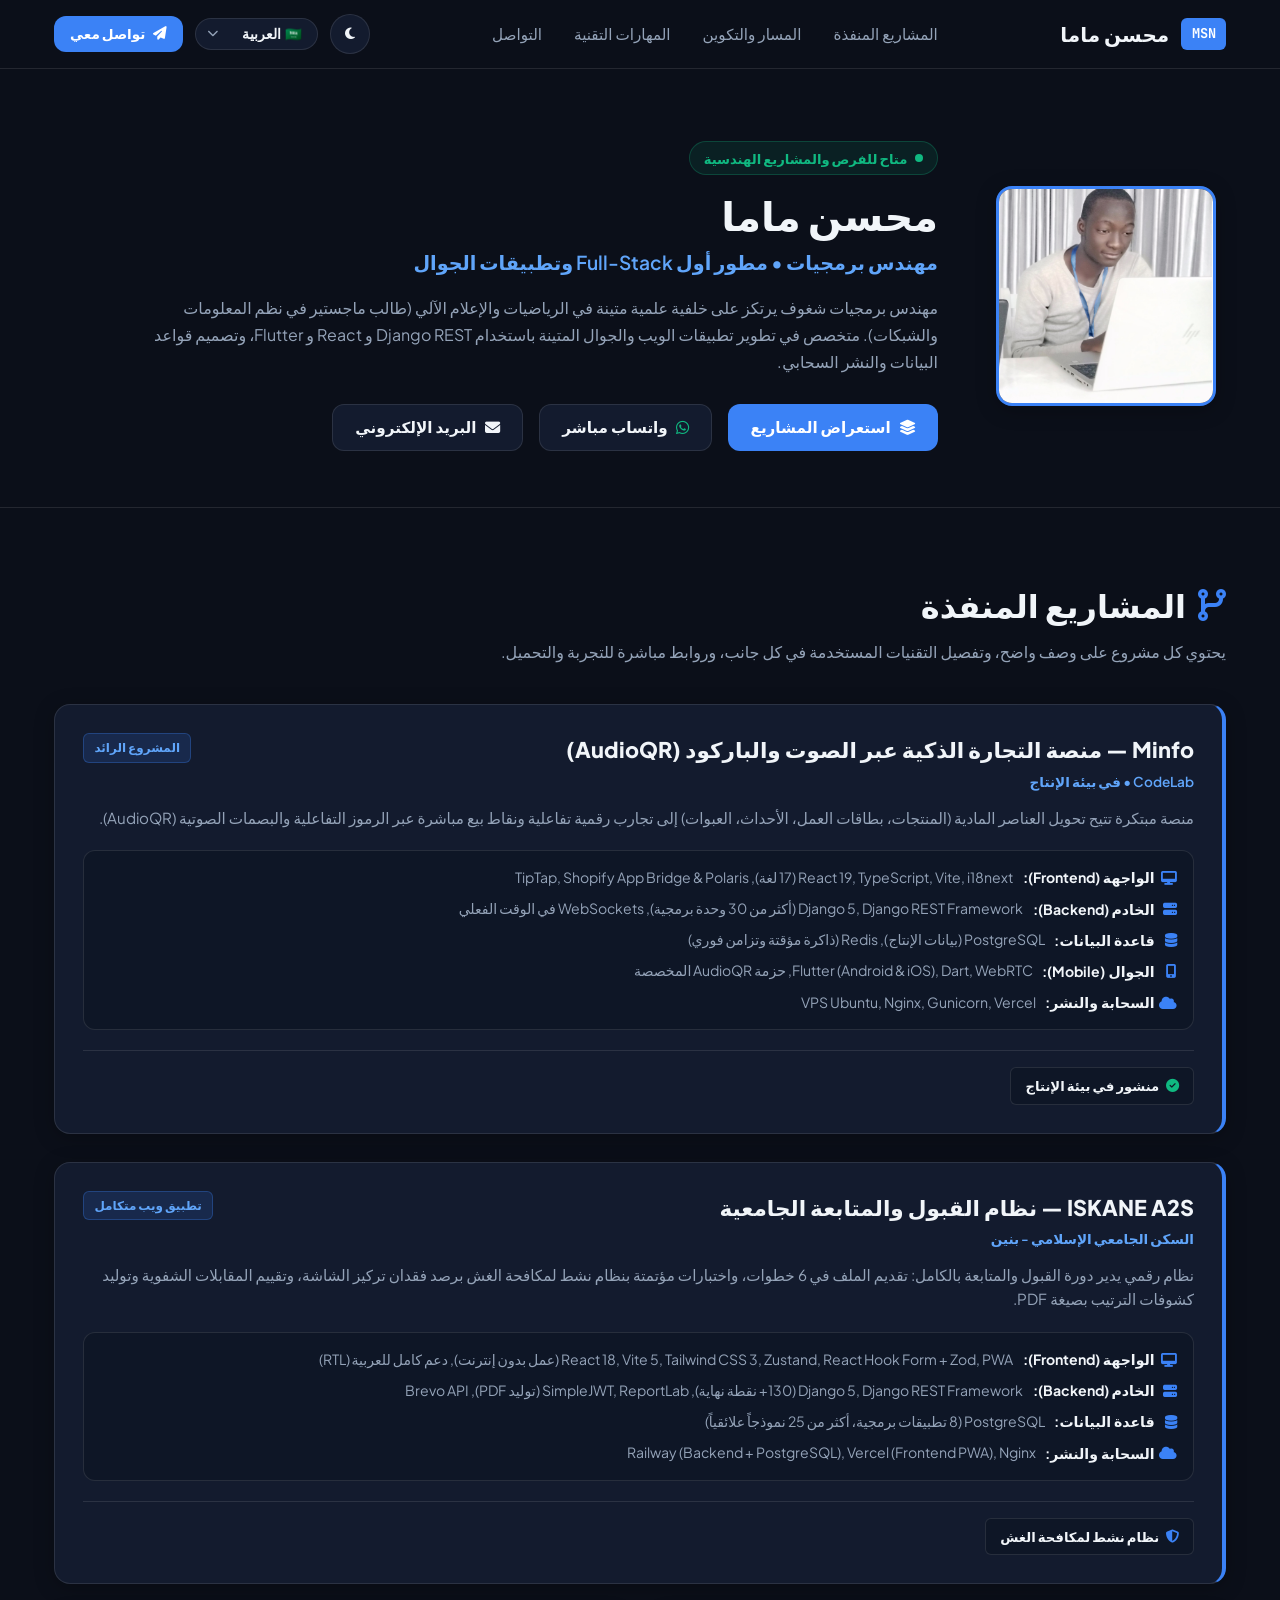
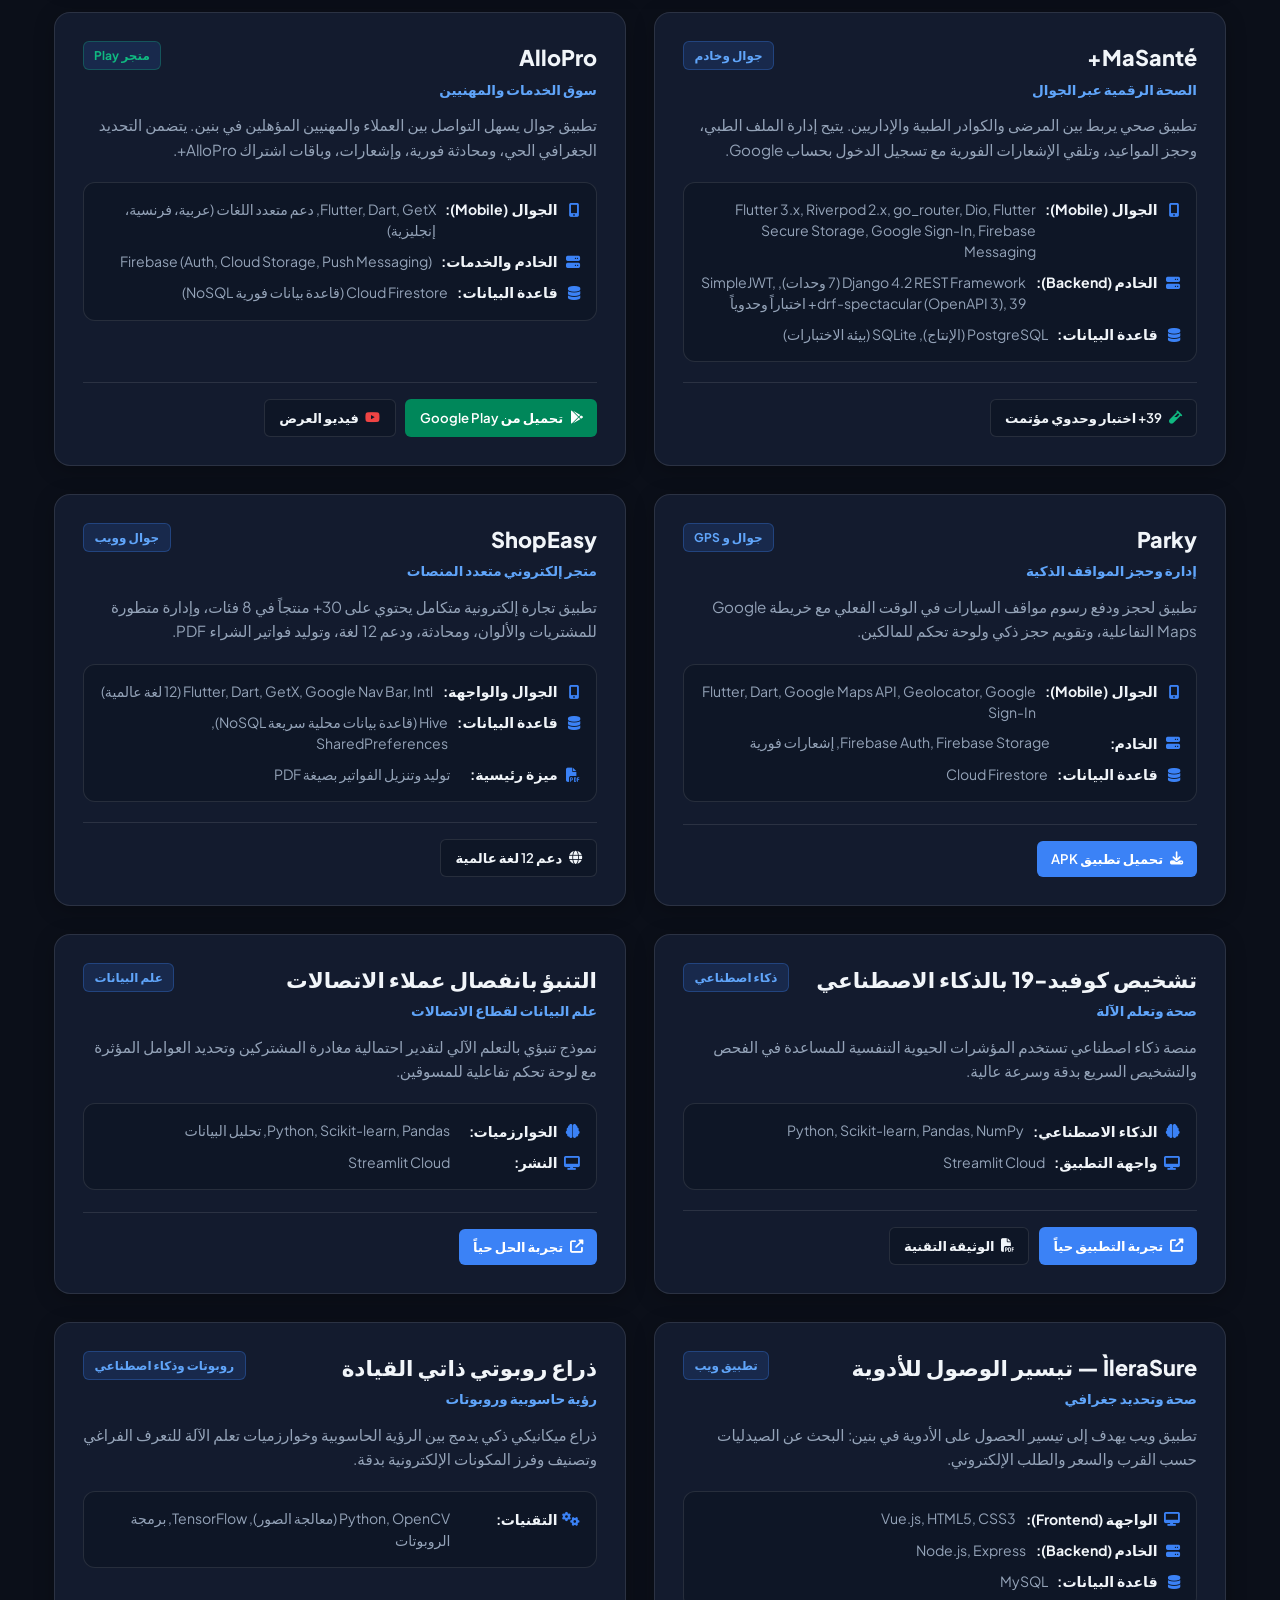
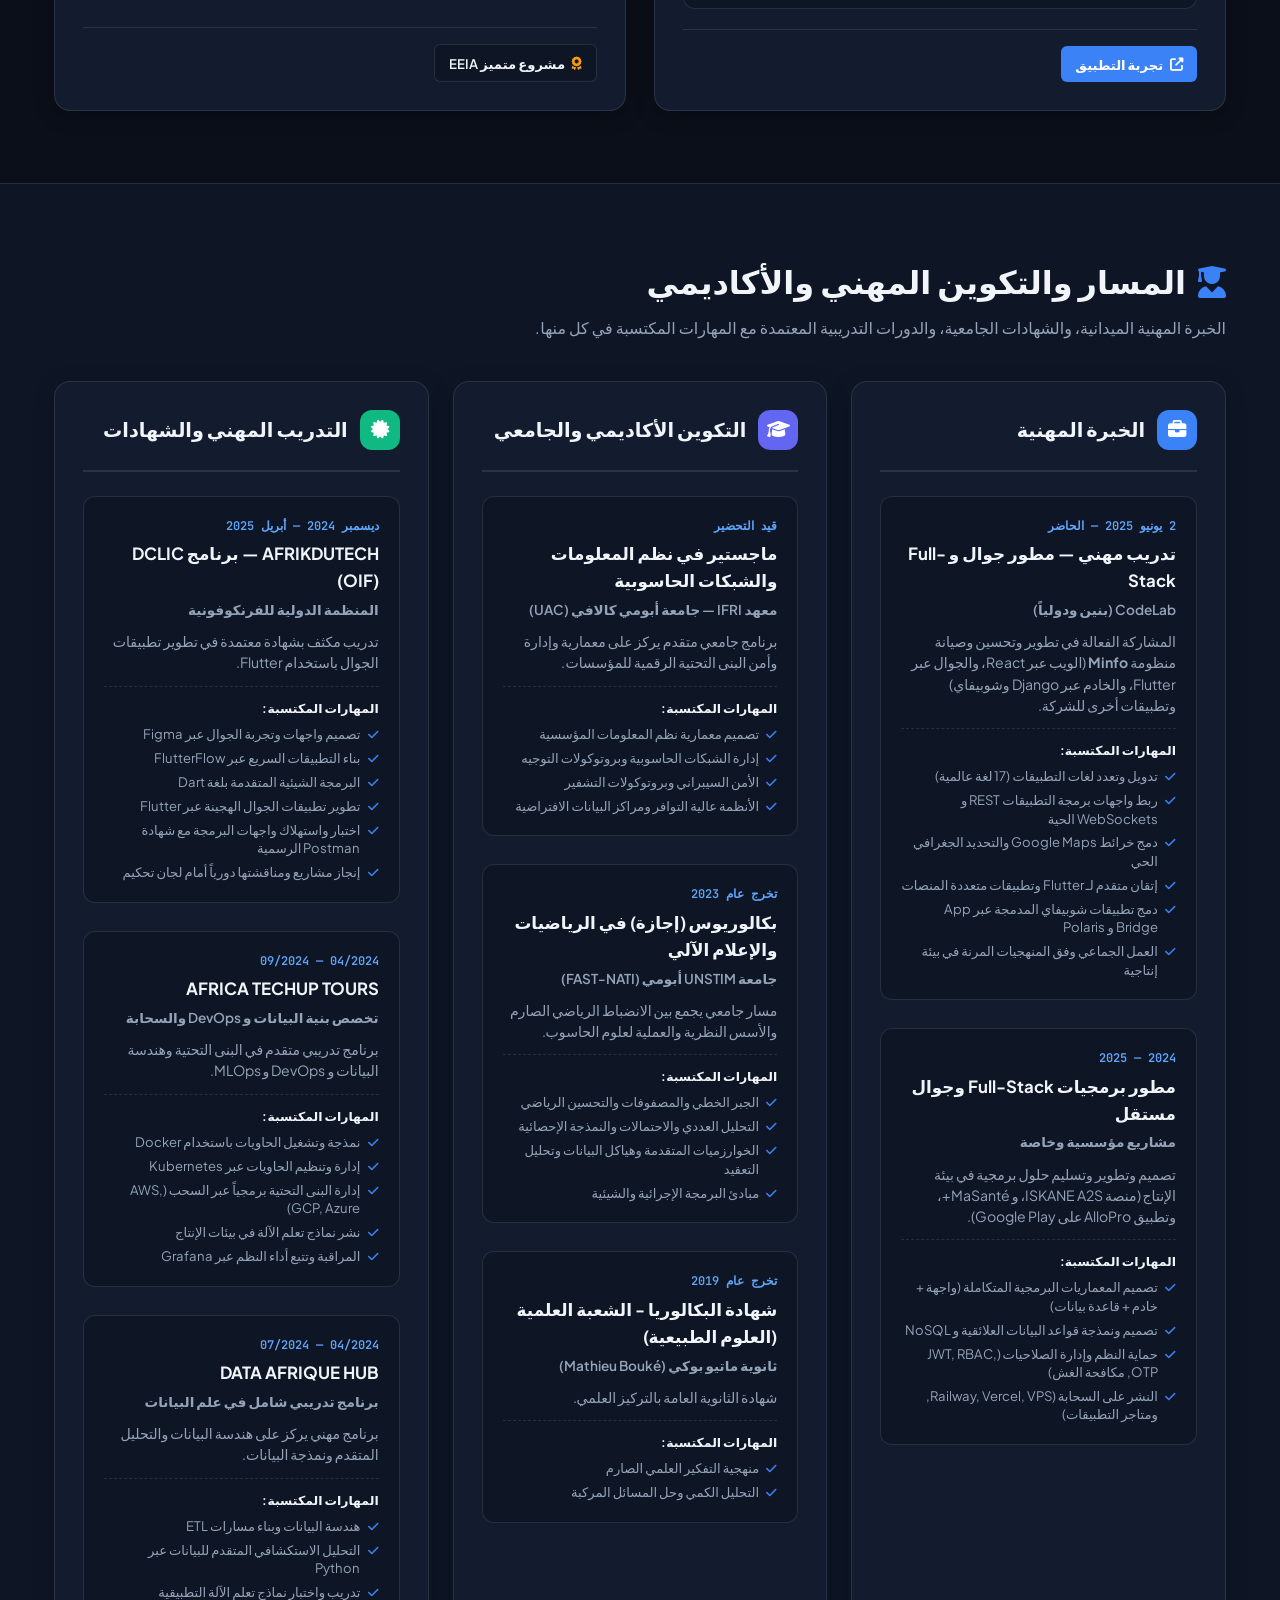
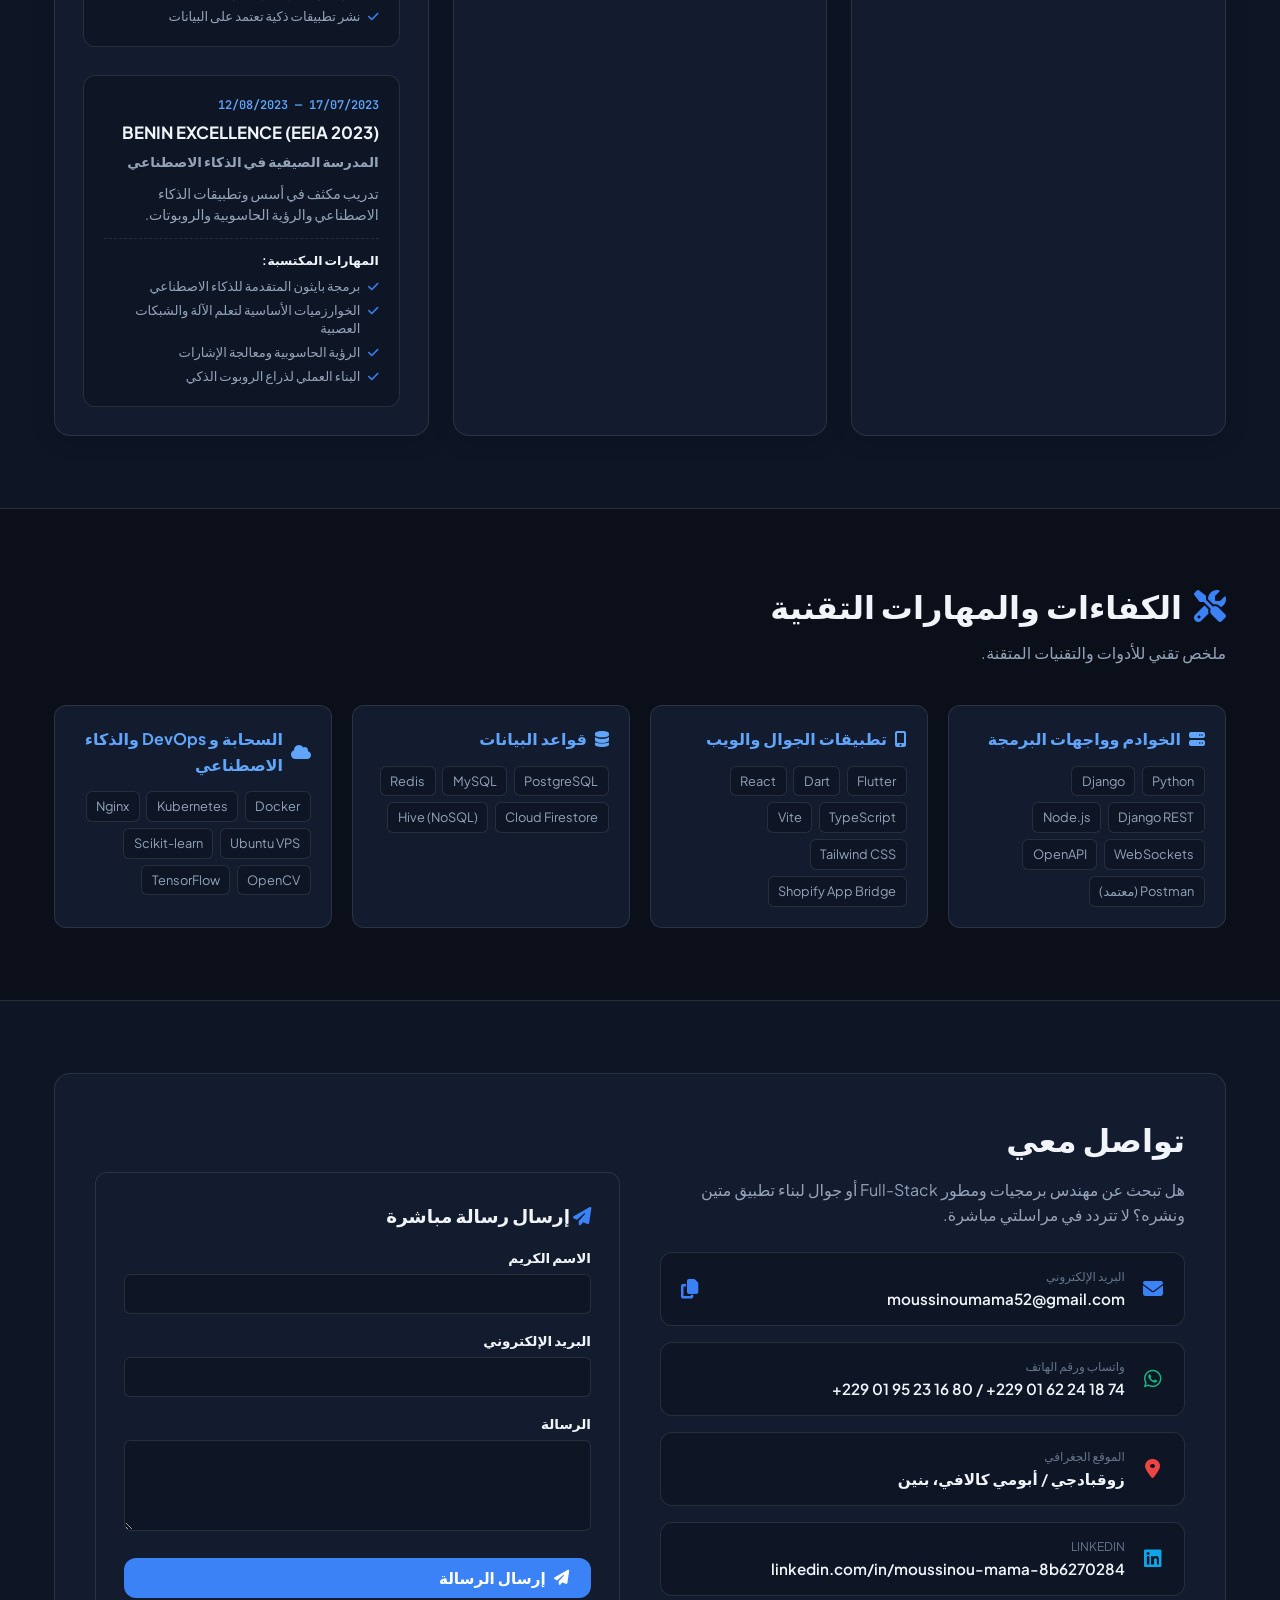
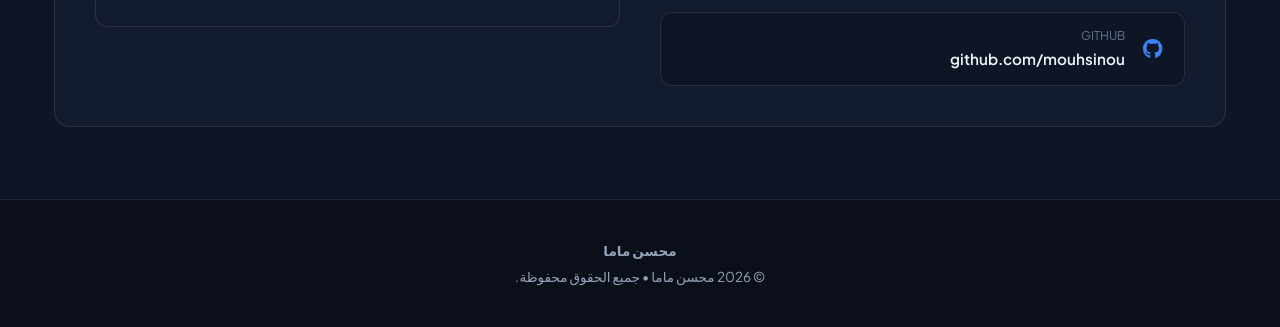
==== commit f1d31b26: "refactor: simplify design, add structured tech breakdown per project, and create 3-column horizontal" ====
--- a/index-ar.html
+++ b/index-ar.html
@@ -3,13 +3,8 @@
 <head>
     <meta charset="UTF-8">
     <meta name="viewport" content="width=device-width, initial-scale=1.0">
-    <title>محسن ماما (MSN) | مهندس برمجيات أول ومعماري نظم</title>
-    <meta name="description" content="معرض أعمال محسن ماما — مهندس برمجيات أول ومعماري نظم موزعة. متخصص في Monorepo و Django REST و Flutter و React 19 والحوسبة السحابية والذكاء الاصطناعي.">
-    
-    <!-- Open Graph & Social -->
-    <meta property="og:title" content="محسن ماما (MSN) | مهندس برمجيات أول ومعماري نظم">
-    <meta property="og:description" content="استكشف المشاريع الهندسية لمحسن ماما: نظام Minfo للصوت والباركود الذكي، ISKANE A2S، MaSanté+، وأنظمة الجوال والذكاء الاصطناعي.">
-    <meta property="og:image" content="msn.png">
+    <title>محسن ماما | مهندس برمجيات ومطور Full-Stack وجوال</title>
+    <meta name="description" content="معرض أعمال محسن ماما — مطور أول Full-Stack وتطبيقات الجوال. متخصص في Django REST و Flutter و React وقواعد البيانات والسحابة.">
     
     <!-- Fonts & Icons -->
     <link rel="stylesheet" href="https://cdnjs.cloudflare.com/ajax/libs/font-awesome/6.5.1/css/all.min.css">
@@ -17,523 +12,645 @@
 </head>
 <body>
 
-    <!-- ================= Navigation Header ================= -->
+    <!-- ================= شريط التنقل ================= -->
     <header class="header">
         <div class="container nav">
             <a href="#hero" class="nav-brand">
                 <span class="brand-badge">MSN</span>
-                <span>محسن <span class="gradient-text">ماما</span></span>
+                <span>محسن ماما</span>
             </a>
 
             <nav class="nav-menu">
-                <a href="#minfo" class="nav-link"><i class="fas fa-crown" style="color: var(--accent-amber);"></i> نظام Minfo</a>
-                <a href="#projets" class="nav-link">المشاريع الكبرى</a>
-                <a href="#experience" class="nav-link">المسار المهني</a>
+                <a href="#projets" class="nav-link">المشاريع المنفذة</a>
+                <a href="#parcours" class="nav-link">المسار والتكوين</a>
                 <a href="#competences" class="nav-link">المهارات التقنية</a>
                 <a href="#contact" class="nav-link">التواصل</a>
             </nav>
 
             <div class="nav-actions">
-                <!-- Theme Switcher -->
-                <button id="theme-toggle" class="action-btn" title="تبديل المظهر (ليلي/نهاري)" aria-label="تبديل المظهر">
+                <button id="theme-toggle" class="action-btn" title="تبديل المظهر" aria-label="تبديل المظهر">
                     <i id="theme-icon" class="fas fa-moon"></i>
                 </button>
 
-                <!-- Language Selector -->
                 <div class="lang-select-wrapper">
                     <select class="lang-select" onchange="handleLanguageChange(this)">
                         <option value="ar" selected>🇸🇦 العربية</option>
                         <option value="fr">🇫🇷 Français</option>
                         <option value="en">🇺🇸 English</option>
                     </select>
-                    <i class="fas fa-chevron-down lang-select-arrow"></i>
-                </div>
-
-                <a href="#contact" class="btn btn-primary" style="padding: 0.5rem 1.15rem; font-size: 0.85rem;">
+                    <i class="fas fa-chevron-down lang-arrow"></i>
+                </div>
+
+                <a href="#contact" class="btn btn-primary" style="padding: 0.45rem 1rem; font-size: 0.85rem;">
                     <i class="fas fa-paper-plane"></i> تواصل معي
                 </a>
             </div>
         </div>
     </header>
 
-    <!-- ================= Hero Section ================= -->
-    <section id="hero" class="hero-section">
+    <!-- ================= القسم الرئيسي ================= -->
+    <section id="hero" class="hero">
         <div class="container hero-grid">
+            <div class="hero-photo-wrapper">
+                <img src="msn.png" alt="محسن ماما" class="hero-photo">
+            </div>
+
             <div class="hero-content">
-                <div class="status-chip">
-                    <span class="status-pulse"></span>
-                    <span>متاح لأدوار هندسية عليا وقيادة معمارية برمجية</span>
-                </div>
-
-                <h1 class="hero-title">
-                    بناء وتصميم <span class="gradient-text">النظم الموزعة</span> وتطبيقات الجوال الفائقة الأداء.
-                </h1>
-
-                <p class="hero-subtitle">
-                    مهندس برمجيات متمرس يجمع بين خلفية رياضية متقدمة، ومعمارية خوادم مرنة (Django REST, PostgreSQL, Redis)، وخبرة واسعة في تطبيقات الجوال الهجينة (Flutter) والواجهات الحديثة (React 19, TypeScript).
+                <div class="hero-status">
+                    <span class="status-dot"></span>
+                    <span>متاح للفرص والمشاريع الهندسية</span>
+                </div>
+
+                <h1 class="hero-title">محسن ماما</h1>
+                <p class="hero-subtitle">مهندس برمجيات • مطور أول Full-Stack وتطبيقات الجوال</p>
+
+                <p class="hero-desc">
+                    مهندس برمجيات شغوف يرتكز على خلفية علمية متينة في الرياضيات والإعلام الآلي (طالب ماجستير في نظم المعلومات والشبكات). متخصص في تطوير تطبيقات الويب والجوال المتينة باستخدام Django REST و React و Flutter، وتصميم قواعد البيانات والنشر السحابي.
                 </p>
 
-                <div class="hero-actions">
-                    <a href="#minfo" class="btn btn-primary">
-                        <i class="fas fa-rocket"></i> استكشف منظومة Minfo
+                <div class="hero-cta-row">
+                    <a href="#projets" class="btn btn-primary">
+                        <i class="fas fa-layer-group"></i> استعراض المشاريع
                     </a>
                     <a href="https://wa.me/22995231680" target="_blank" class="btn btn-secondary">
-                        <i class="fab fa-whatsapp" style="color: var(--accent-emerald);"></i> واتساب مباشر
+                        <i class="fab fa-whatsapp" style="color: var(--success);"></i> واتساب مباشر
                     </a>
                     <a href="mailto:moussinoumama52@gmail.com" class="btn btn-secondary">
                         <i class="fas fa-envelope"></i> البريد الإلكتروني
                     </a>
                 </div>
-
-                <!-- Hero Metrics Counter -->
-                <div class="hero-metrics">
-                    <div class="metric-item">
-                        <span class="metric-number gradient-text">30+</span>
-                        <span class="metric-label">وحدة برمجية في الخلفية (Minfo)</span>
-                    </div>
-                    <div class="metric-item">
-                        <span class="metric-number gradient-text">17</span>
-                        <span class="metric-label">لغة عالمية مدعومة</span>
-                    </div>
-                    <div class="metric-item">
-                        <span class="metric-number gradient-text">130+</span>
-                        <span class="metric-label">نقطة نهاية REST مؤمنة</span>
-                    </div>
-                    <div class="metric-item">
-                        <span class="metric-number gradient-text">99.9%</span>
-                        <span class="metric-label">جاهزية واستقرار النظم</span>
-                    </div>
-                </div>
-            </div>
-
-            <!-- Terminal Visual Card -->
-            <div class="hero-visual">
-                <div class="profile-card">
-                    <div class="profile-header">
-                        <div class="profile-avatar-wrapper">
-                            <img id="hero-avatar" src="msn.png" alt="محسن ماما" class="profile-avatar">
-                        </div>
-                        <div class="profile-meta">
-                            <h3>محسن ماما <span style="font-size: 0.9rem; color: var(--accent-cyan);">(MSN)</span></h3>
-                            <p>مهندس برمجيات أول ومعماري نظم</p>
-                            <span class="tag tag-cyan" style="margin-top: 0.4rem; display: inline-block;">ماجستير نظم المعلومات والشبكات (IFRI)</span>
-                        </div>
-                    </div>
-
-                    <!-- Interactive Terminal Simulation -->
-                    <div class="terminal-window" dir="ltr">
-                        <div class="terminal-bar">
-                            <span class="t-dot t-red"></span>
-                            <span class="t-dot t-yellow"></span>
-                            <span class="t-dot t-green"></span>
-                            <span class="terminal-title">msn@senior-workstation:~</span>
-                        </div>
-                        <div class="terminal-body">
-                            <div><span class="t-prompt">$</span> <span id="terminal-cmd" class="t-cmd"></span><span class="t-cursor"></span></div>
-                            <pre id="terminal-out" class="t-out" style="margin-top: 0.6rem; font-family: inherit; font-size: inherit; white-space: pre-wrap;"></pre>
-                        </div>
-                    </div>
-                </div>
             </div>
         </div>
     </section>
 
-    <!-- ================= FLAGSHIP SHOWCASE: MINFO ================= -->
-    <section id="minfo" class="section">
+    <!-- ================= قسم المشاريع ================= -->
+    <section id="projets" class="section">
         <div class="container">
-            <div class="section-header">
-                <span class="section-tag"><i class="fas fa-crown"></i> المشروع الهندسي الرائد</span>
-                <h2 class="section-title">Minfo : منظومة التجارة الذكية عبر الصوت والباركود (AudioQR)</h2>
-                <p class="section-desc">
-                    تحويل المنتجات والبطاقات والأحداث الفيزيائية إلى تجارب رقمية تفاعلية وفورية عبر الرموز التفاعلية والبصمات الصوتية المسجلة.
-                </p>
-            </div>
-
-            <div class="flagship-card">
-                <div class="flagship-banner">
-                    <div>
-                        <div class="flagship-badge">
-                            <i class="fas fa-microchip"></i> معمارية Monorepo متعددة المنصات
-                        </div>
-                        <h3 class="flagship-title">منظومة Minfo المتكاملة</h3>
-                        <p class="flagship-lead">
-                            تصميم وبناء نظام متكامل يجمع بين خوادم Django REST الفائقة، وتطبيق الويب React 19، وتطبيق الجوال Flutter المجهز بمحرك AudioQR، وتطبيق شوبيفاي المدمج (Shopify Polaris).
-                        </p>
-                    </div>
-                    <button onclick="openCaseStudy('minfo')" class="btn btn-primary">
-                        <i class="fas fa-search-plus"></i> دراسة المعمارية الهندسية
-                    </button>
-                </div>
-
-                <div class="flagship-body">
-                    <!-- 4 Pillars -->
-                    <div class="arch-grid">
-                        <div class="arch-pillar">
-                            <div class="pillar-icon"><i class="fas fa-server"></i></div>
-                            <h4>1. خادم Django REST</h4>
-                            <span class="repo-slug">github.com/codelab-bj/minfo-v2-backend</span>
-                            <p>واجهة برمجية كاملة (أكثر من 30 وحدة: الحملات، الروابط الذكية، مصمم الاستوديو، أحداث حية، ومحفظة Apple/Google).</p>
-                            <div class="pillar-tech">
-                                <span class="tag tag-cyan">Django 5</span>
-                                <span class="tag">PostgreSQL</span>
-                                <span class="tag">Redis</span>
-                                <span class="tag">VPS / Nginx</span>
-                            </div>
-                        </div>
-
-                        <div class="arch-pillar">
-                            <div class="pillar-icon"><i class="fas fa-globe"></i></div>
-                            <h4>2. تطبيق الويب React 19</h4>
-                            <span class="repo-slug">github.com/codelab-bj/minfo-v2-web</span>
-                            <p>لوحة تحكم تفاعلية لصناع الحملات مع محرر سحب وإفلات، ومحرر نصوص متقدم TipTap، وتتبع PostHog.</p>
-                            <div class="pillar-tech">
-                                <span class="tag tag-cyan">React 19</span>
-                                <span class="tag">TypeScript</span>
-                                <span class="tag">Vite</span>
-                                <span class="tag tag-emerald">17 لغة</span>
-                            </div>
-                        </div>
-
-                        <div class="arch-pillar">
-                            <div class="pillar-icon"><i class="fas fa-mobile-screen"></i></div>
-                            <h4>3. تطبيق الجوال Flutter</h4>
-                            <span class="repo-slug">github.com/codelab-bj/minfo-v2-flutter</span>
-                            <p>تطبيق هجين فائق السرعة للتعرف المباشر على التوقيعات الصوتية والرموز البصرية في الوقت الفعلي.</p>
-                            <div class="pillar-tech">
-                                <span class="tag tag-purple">Flutter 3.x</span>
-                                <span class="tag">Dart</span>
-                                <span class="tag">WebRTC</span>
-                                <span class="tag">AudioQR SDK</span>
-                            </div>
-                        </div>
-
-                        <div class="arch-pillar">
-                            <div class="pillar-icon"><i class="fab fa-shopify"></i></div>
-                            <h4>4. تطبيق شوبيفاي المدمج</h4>
-                            <span class="repo-slug">github.com/rstorti/minfo-shopify-dash</span>
-                            <p>تطبيق مدمج داخل لوحة تحكم تجار شوبيفاي لإنشاء حملات تفاعلية وربط المنتجات بصوتيات وباركود Minfo.</p>
-                            <div class="pillar-tech">
-                                <span class="tag tag-emerald">Shopify Polaris</span>
-                                <span class="tag">App Bridge</span>
-                                <span class="tag">React 18</span>
-                            </div>
-                        </div>
-                    </div>
-
-                    <!-- Highlights Box -->
-                    <div class="flagship-highlights">
-                        <div class="hl-column">
-                            <h5><i class="fas fa-shield-halved"></i> معايير API والاعتمادية</h5>
-                            <ul class="hl-list">
-                                <li><i class="fas fa-check"></i> مواصفة OpenAPI رسمية (`@minfo/api-contract`) مرجعية مركزية للعملاء الأربعة.</li>
-                                <li><i class="fas fa-check"></i> نظام مصادقة متعدد المستأجرين مع تبادل آمن لرموز شوبيفاي وتزامن فوري عبر WebSockets.</li>
-                                <li><i class="fas fa-check"></i> نشر مؤتمت على خوادم Ubuntu مع Nginx كوكيل عكسي وخوادم Gunicorn وذاكرة تخزين مؤقت Redis.</li>
-                            </ul>
-                        </div>
-                        <div class="hl-column">
-                            <h5><i class="fas fa-cubes"></i> الحزم المشتركة وتعدد المنصات</h5>
-                            <ul class="hl-list">
-                                <li><i class="fas fa-check"></i> <strong>@minfo/studio-ui</strong>: مكتبة مكونات مشتركة بين واجهة الويب ولوحة تحكم شوبيفاي.</li>
-                                <li><i class="fas fa-check"></i> <strong>@minfo/minfo_sdk</strong>: محرك فك ترميز الإشارات الصوتية بلغة Dart.</li>
-                                <li><i class="fas fa-check"></i> دعم كامل لـ 17 لغة عالمية مع مراعاة كاملة للاتجاهين LTR و RTL للغة العربية.</li>
-                            </ul>
-                        </div>
-                    </div>
-                </div>
+            <div class="section-head">
+                <h2 class="section-title"><i class="fas fa-code-branch" style="color: var(--primary);"></i> المشاريع المنفذة</h2>
+                <p class="section-subtitle">يحتوي كل مشروع على وصف واضح، وتفصيل التقنيات المستخدمة في كل جانب، وروابط مباشرة للتجربة والتحميل.</p>
+            </div>
+
+            <div class="projects-grid">
+
+                <!-- 1. Minfo -->
+                <div class="project-card featured">
+                    <div class="project-header-top">
+                        <div>
+                            <h3 class="project-title">Minfo — منصة التجارة الذكية عبر الصوت والباركود (AudioQR)</h3>
+                            <span style="font-size: 0.85rem; color: var(--primary-light); font-weight: 600;">CodeLab • في بيئة الإنتاج</span>
+                        </div>
+                        <span class="project-badge">المشروع الرائد</span>
+                    </div>
+
+                    <p class="project-desc">
+                        منصة مبتكرة تتيح تحويل العناصر المادية (المنتجات، بطاقات العمل، الأحداث، العبوات) إلى تجارب رقمية تفاعلية ونقاط بيع مباشرة عبر الرموز التفاعلية والبصمات الصوتية (AudioQR).
+                    </p>
+
+                    <div class="tech-breakdown">
+                        <div class="tech-row">
+                            <span class="tech-label"><i class="fas fa-desktop"></i> الواجهة (Frontend):</span>
+                            <span class="tech-value">React 19, TypeScript, Vite, i18next (17 لغة), TipTap, Shopify App Bridge & Polaris</span>
+                        </div>
+                        <div class="tech-row">
+                            <span class="tech-label"><i class="fas fa-server"></i> الخادم (Backend):</span>
+                            <span class="tech-value">Django 5, Django REST Framework (أكثر من 30 وحدة برمجية), WebSockets في الوقت الفعلي</span>
+                        </div>
+                        <div class="tech-row">
+                            <span class="tech-label"><i class="fas fa-database"></i> قاعدة البيانات:</span>
+                            <span class="tech-value">PostgreSQL (بيانات الإنتاج), Redis (ذاكرة مؤقتة وتزامن فوري)</span>
+                        </div>
+                        <div class="tech-row">
+                            <span class="tech-label"><i class="fas fa-mobile-alt"></i> الجوال (Mobile):</span>
+                            <span class="tech-value">Flutter (Android & iOS), Dart, WebRTC, حزمة AudioQR المخصصة</span>
+                        </div>
+                        <div class="tech-row">
+                            <span class="tech-label"><i class="fas fa-cloud"></i> السحابة والنشر:</span>
+                            <span class="tech-value">VPS Ubuntu, Nginx, Gunicorn, Vercel</span>
+                        </div>
+                    </div>
+
+                    <div class="project-actions">
+                        <span class="link-btn link-btn-outline" style="cursor: default;"><i class="fas fa-check-circle" style="color: var(--success);"></i> منشور في بيئة الإنتاج</span>
+                    </div>
+                </div>
+
+                <!-- 2. ISKANE A2S -->
+                <div class="project-card featured">
+                    <div class="project-header-top">
+                        <div>
+                            <h3 class="project-title">ISKANE A2S — نظام القبول والمتابعة الجامعية</h3>
+                            <span style="font-size: 0.85rem; color: var(--primary-light); font-weight: 600;">السكن الجامعي الإسلامي - بنين</span>
+                        </div>
+                        <span class="project-badge">تطبيق ويب متكامل</span>
+                    </div>
+
+                    <p class="project-desc">
+                        نظام رقمي يدير دورة القبول والمتابعة بالكامل: تقديم الملف في 6 خطوات، واختبارات مؤتمتة بنظام نشط لمكافحة الغش برصد فقدان تركيز الشاشة، وتقييم المقابلات الشفوية وتوليد كشوفات الترتيب بصيغة PDF.
+                    </p>
+
+                    <div class="tech-breakdown">
+                        <div class="tech-row">
+                            <span class="tech-label"><i class="fas fa-desktop"></i> الواجهة (Frontend):</span>
+                            <span class="tech-value">React 18, Vite 5, Tailwind CSS 3, Zustand, React Hook Form + Zod, PWA (عمل بدون إنترنت), دعم كامل للعربية (RTL)</span>
+                        </div>
+                        <div class="tech-row">
+                            <span class="tech-label"><i class="fas fa-server"></i> الخادم (Backend):</span>
+                            <span class="tech-value">Django 5, Django REST Framework (130+ نقطة نهاية), SimpleJWT, ReportLab (توليد PDF), Brevo API</span>
+                        </div>
+                        <div class="tech-row">
+                            <span class="tech-label"><i class="fas fa-database"></i> قاعدة البيانات:</span>
+                            <span class="tech-value">PostgreSQL (8 تطبيقات برمجية، أكثر من 25 نموذجاً علائقياً)</span>
+                        </div>
+                        <div class="tech-row">
+                            <span class="tech-label"><i class="fas fa-cloud"></i> السحابة والنشر:</span>
+                            <span class="tech-value">Railway (Backend + PostgreSQL), Vercel (Frontend PWA), Nginx</span>
+                        </div>
+                    </div>
+
+                    <div class="project-actions">
+                        <span class="link-btn link-btn-outline" style="cursor: default;"><i class="fas fa-shield-alt" style="color: var(--primary);"></i> نظام نشط لمكافحة الغش</span>
+                    </div>
+                </div>
+
+                <!-- 3. MaSanté+ -->
+                <div class="project-card">
+                    <div class="project-header-top">
+                        <div>
+                            <h3 class="project-title">MaSanté+</h3>
+                            <span style="font-size: 0.85rem; color: var(--primary-light); font-weight: 600;">الصحة الرقمية عبر الجوال</span>
+                        </div>
+                        <span class="project-badge">جوال وخادم</span>
+                    </div>
+
+                    <p class="project-desc">
+                        تطبيق صحي يربط بين المرضى والكوادر الطبية والإداريين. يتيح إدارة الملف الطبي، وحجز المواعيد، وتلقي الإشعارات الفورية مع تسجيل الدخول بحساب Google.
+                    </p>
+
+                    <div class="tech-breakdown">
+                        <div class="tech-row">
+                            <span class="tech-label"><i class="fas fa-mobile-alt"></i> الجوال (Mobile):</span>
+                            <span class="tech-value">Flutter 3.x, Riverpod 2.x, go_router, Dio, Flutter Secure Storage, Google Sign-In, Firebase Messaging</span>
+                        </div>
+                        <div class="tech-row">
+                            <span class="tech-label"><i class="fas fa-server"></i> الخادم (Backend):</span>
+                            <span class="tech-value">Django 4.2 REST Framework (7 وحدات), SimpleJWT, drf-spectacular (OpenAPI 3), 39+ اختباراً وحدوياً</span>
+                        </div>
+                        <div class="tech-row">
+                            <span class="tech-label"><i class="fas fa-database"></i> قاعدة البيانات:</span>
+                            <span class="tech-value">PostgreSQL (الإنتاج), SQLite (بيئة الاختبارات)</span>
+                        </div>
+                    </div>
+
+                    <div class="project-actions">
+                        <span class="link-btn link-btn-outline" style="cursor: default;"><i class="fas fa-vial" style="color: var(--success);"></i> 39+ اختبار وحدوي مؤتمت</span>
+                    </div>
+                </div>
+
+                <!-- 4. AlloPro -->
+                <div class="project-card">
+                    <div class="project-header-top">
+                        <div>
+                            <h3 class="project-title">AlloPro</h3>
+                            <span style="font-size: 0.85rem; color: var(--primary-light); font-weight: 600;">سوق الخدمات والمهنيين</span>
+                        </div>
+                        <span class="project-badge" style="color: var(--success); border-color: rgba(16, 185, 129, 0.3);">متجر Play</span>
+                    </div>
+
+                    <p class="project-desc">
+                        تطبيق جوال يسهل التواصل بين العملاء والمهنيين المؤهلين في بنين. يتضمن التحديد الجغرافي الحي، ومحادثة فورية، وإشعارات، وباقات اشتراك AlloPro+.
+                    </p>
+
+                    <div class="tech-breakdown">
+                        <div class="tech-row">
+                            <span class="tech-label"><i class="fas fa-mobile-alt"></i> الجوال (Mobile):</span>
+                            <span class="tech-value">Flutter, Dart, GetX, دعم متعدد اللغات (عربية، فرنسية، إنجليزية)</span>
+                        </div>
+                        <div class="tech-row">
+                            <span class="tech-label"><i class="fas fa-server"></i> الخادم والخدمات:</span>
+                            <span class="tech-value">Firebase (Auth, Cloud Storage, Push Messaging)</span>
+                        </div>
+                        <div class="tech-row">
+                            <span class="tech-label"><i class="fas fa-database"></i> قاعدة البيانات:</span>
+                            <span class="tech-value">Cloud Firestore (قاعدة بيانات فورية NoSQL)</span>
+                        </div>
+                    </div>
+
+                    <div class="project-actions">
+                        <a href="https://play.google.com/store/apps/details?id=com.allopro.allopro" target="_blank" class="link-btn link-btn-store">
+                            <i class="fab fa-google-play"></i> تحميل من Google Play
+                        </a>
+                        <a href="https://youtu.be/XSc0m07hXcM?si=pplgiT2FSJfK-_qj" target="_blank" class="link-btn link-btn-outline">
+                            <i class="fab fa-youtube" style="color: #ef4444;"></i> فيديو العرض
+                        </a>
+                    </div>
+                </div>
+
+                <!-- 5. Parky -->
+                <div class="project-card">
+                    <div class="project-header-top">
+                        <div>
+                            <h3 class="project-title">Parky</h3>
+                            <span style="font-size: 0.85rem; color: var(--primary-light); font-weight: 600;">إدارة وحجز المواقف الذكية</span>
+                        </div>
+                        <span class="project-badge">جوال و GPS</span>
+                    </div>
+
+                    <p class="project-desc">
+                        تطبيق لحجز ودفع رسوم مواقف السيارات في الوقت الفعلي مع خريطة Google Maps التفاعلية، وتقويم حجز ذكي ولوحة تحكم للمالكين.
+                    </p>
+
+                    <div class="tech-breakdown">
+                        <div class="tech-row">
+                            <span class="tech-label"><i class="fas fa-mobile-alt"></i> الجوال (Mobile):</span>
+                            <span class="tech-value">Flutter, Dart, Google Maps API, Geolocator, Google Sign-In</span>
+                        </div>
+                        <div class="tech-row">
+                            <span class="tech-label"><i class="fas fa-server"></i> الخادم:</span>
+                            <span class="tech-value">Firebase Auth, Firebase Storage, إشعارات فورية</span>
+                        </div>
+                        <div class="tech-row">
+                            <span class="tech-label"><i class="fas fa-database"></i> قاعدة البيانات:</span>
+                            <span class="tech-value">Cloud Firestore</span>
+                        </div>
+                    </div>
+
+                    <div class="project-actions">
+                        <a href="https://drive.google.com/file/d/1ZduVRKx2NIhzlLoLQtLeKL4T0wroVE0w/view?usp=sharing" target="_blank" class="link-btn link-btn-primary">
+                            <i class="fas fa-download"></i> تحميل تطبيق APK
+                        </a>
+                    </div>
+                </div>
+
+                <!-- 6. ShopEasy -->
+                <div class="project-card">
+                    <div class="project-header-top">
+                        <div>
+                            <h3 class="project-title">ShopEasy</h3>
+                            <span style="font-size: 0.85rem; color: var(--primary-light); font-weight: 600;">متجر إلكتروني متعدد المنصات</span>
+                        </div>
+                        <span class="project-badge">جوال وويب</span>
+                    </div>
+
+                    <p class="project-desc">
+                        تطبيق تجارة إلكترونية متكامل يحتوي على 30+ منتجاً في 8 فئات، وإدارة متطورة للمشتريات والألوان، ومحادثة، ودعم 12 لغة، وتوليد فواتير الشراء PDF.
+                    </p>
+
+                    <div class="tech-breakdown">
+                        <div class="tech-row">
+                            <span class="tech-label"><i class="fas fa-mobile-alt"></i> الجوال والواجهة:</span>
+                            <span class="tech-value">Flutter, Dart, GetX, Google Nav Bar, Intl (12 لغة عالمية)</span>
+                        </div>
+                        <div class="tech-row">
+                            <span class="tech-label"><i class="fas fa-database"></i> قاعدة البيانات:</span>
+                            <span class="tech-value">Hive (قاعدة بيانات محلية سريعة NoSQL), SharedPreferences</span>
+                        </div>
+                        <div class="tech-row">
+                            <span class="tech-label"><i class="fas fa-file-pdf"></i> ميزة رئيسية:</span>
+                            <span class="tech-value">توليد وتنزيل الفواتير بصيغة PDF</span>
+                        </div>
+                    </div>
+
+                    <div class="project-actions">
+                        <span class="link-btn link-btn-outline" style="cursor: default;"><i class="fas fa-globe"></i> دعم 12 لغة عالمية</span>
+                    </div>
+                </div>
+
+                <!-- 7. COVID-19 AI Diagnostics -->
+                <div class="project-card">
+                    <div class="project-header-top">
+                        <div>
+                            <h3 class="project-title">تشخيص كوفيد-19 بالذكاء الاصطناعي</h3>
+                            <span style="font-size: 0.85rem; color: var(--primary-light); font-weight: 600;">صحة وتعلم الآلة</span>
+                        </div>
+                        <span class="project-badge">ذكاء اصطناعي</span>
+                    </div>
+
+                    <p class="project-desc">
+                        منصة ذكاء اصطناعي تستخدم المؤشرات الحيوية التنفسية للمساعدة في الفحص والتشخيص السريع بدقة وسرعة عالية.
+                    </p>
+
+                    <div class="tech-breakdown">
+                        <div class="tech-row">
+                            <span class="tech-label"><i class="fas fa-brain"></i> الذكاء الاصطناعي:</span>
+                            <span class="tech-value">Python, Scikit-learn, Pandas, NumPy</span>
+                        </div>
+                        <div class="tech-row">
+                            <span class="tech-label"><i class="fas fa-desktop"></i> واجهة التطبيق:</span>
+                            <span class="tech-value">Streamlit Cloud</span>
+                        </div>
+                    </div>
+
+                    <div class="project-actions">
+                        <a href="https://moussinou-covid-diagnostics.streamlit.app/" target="_blank" class="link-btn link-btn-primary">
+                            <i class="fas fa-external-link-alt"></i> تجربة التطبيق حياً
+                        </a>
+                        <a href="https://drive.google.com/file/d/1jl1MJON2KpFDIaJZsnYck7PHzKHaN5Uv/view?usp=sharing" target="_blank" class="link-btn link-btn-outline">
+                            <i class="fas fa-file-pdf"></i> الوثيقة التقنية
+                        </a>
+                    </div>
+                </div>
+
+                <!-- 8. Telecom Churn Prediction -->
+                <div class="project-card">
+                    <div class="project-header-top">
+                        <div>
+                            <h3 class="project-title">التنبؤ بانفصال عملاء الاتصالات</h3>
+                            <span style="font-size: 0.85rem; color: var(--primary-light); font-weight: 600;">علم البيانات لقطاع الاتصالات</span>
+                        </div>
+                        <span class="project-badge">علم البيانات</span>
+                    </div>
+
+                    <p class="project-desc">
+                        نموذج تنبؤي بالتعلم الآلي لتقدير احتمالية مغادرة المشتركين وتحديد العوامل المؤثرة مع لوحة تحكم تفاعلية للمسوقين.
+                    </p>
+
+                    <div class="tech-breakdown">
+                        <div class="tech-row">
+                            <span class="tech-label"><i class="fas fa-brain"></i> الخوارزميات:</span>
+                            <span class="tech-value">Python, Scikit-learn, Pandas, تحليل البيانات</span>
+                        </div>
+                        <div class="tech-row">
+                            <span class="tech-label"><i class="fas fa-desktop"></i> النشر:</span>
+                            <span class="tech-value">Streamlit Cloud</span>
+                        </div>
+                    </div>
+
+                    <div class="project-actions">
+                        <a href="https://moussinouchurnpredict.streamlit.app/" target="_blank" class="link-btn link-btn-primary">
+                            <i class="fas fa-external-link-alt"></i> تجربة الحل حياً
+                        </a>
+                    </div>
+                </div>
+
+                <!-- 9. ÌleraSure -->
+                <div class="project-card">
+                    <div class="project-header-top">
+                        <div>
+                            <h3 class="project-title">ÌleraSure — تيسير الوصول للأدوية</h3>
+                            <span style="font-size: 0.85rem; color: var(--primary-light); font-weight: 600;">صحة وتحديد جغرافي</span>
+                        </div>
+                        <span class="project-badge">تطبيق ويب</span>
+                    </div>
+
+                    <p class="project-desc">
+                        تطبيق ويب يهدف إلى تيسير الحصول على الأدوية في بنين: البحث عن الصيدليات حسب القرب والسعر والطلب الإلكتروني.
+                    </p>
+
+                    <div class="tech-breakdown">
+                        <div class="tech-row">
+                            <span class="tech-label"><i class="fas fa-desktop"></i> الواجهة (Frontend):</span>
+                            <span class="tech-value">Vue.js, HTML5, CSS3</span>
+                        </div>
+                        <div class="tech-row">
+                            <span class="tech-label"><i class="fas fa-server"></i> الخادم (Backend):</span>
+                            <span class="tech-value">Node.js, Express</span>
+                        </div>
+                        <div class="tech-row">
+                            <span class="tech-label"><i class="fas fa-database"></i> قاعدة البيانات:</span>
+                            <span class="tech-value">MySQL</span>
+                        </div>
+                    </div>
+
+                    <div class="project-actions">
+                        <a href="https://blue-worm-998583.hostingersite.com/" target="_blank" class="link-btn link-btn-primary">
+                            <i class="fas fa-external-link-alt"></i> تجربة التطبيق
+                        </a>
+                    </div>
+                </div>
+
+                <!-- 10. Robotic Arm -->
+                <div class="project-card">
+                    <div class="project-header-top">
+                        <div>
+                            <h3 class="project-title">ذراع روبوتي ذاتي القيادة</h3>
+                            <span style="font-size: 0.85rem; color: var(--primary-light); font-weight: 600;">رؤية حاسوبية وروبوتات</span>
+                        </div>
+                        <span class="project-badge">روبوتات وذكاء اصطناعي</span>
+                    </div>
+
+                    <p class="project-desc">
+                        ذراع ميكانيكي ذكي يدمج بين الرؤية الحاسوبية وخوارزميات تعلم الآلة للتعرف الفراغي وتصنيف وفرز المكونات الإلكترونية بدقة.
+                    </p>
+
+                    <div class="tech-breakdown">
+                        <div class="tech-row">
+                            <span class="tech-label"><i class="fas fa-cogs"></i> التقنيات:</span>
+                            <span class="tech-value">Python, OpenCV (معالجة الصور), TensorFlow, برمجة الروبوتات</span>
+                        </div>
+                    </div>
+
+                    <div class="project-actions">
+                        <span class="link-btn link-btn-outline" style="cursor: default;"><i class="fas fa-award" style="color: var(--warning);"></i> مشروع متميز EEIA</span>
+                    </div>
+                </div>
+
             </div>
         </div>
     </section>
 
-    <!-- ================= PROJETS MAJEURS ================= -->
-    <section id="projets" class="section">
+    <!-- ================= المسار والتكوين (3 أقسام متوازية أفقياً) ================= -->
+    <section id="parcours" class="section" style="background: var(--bg-alt); border-top: 1px solid var(--border); border-bottom: 1px solid var(--border);">
         <div class="container">
-            <div class="section-header">
-                <span class="section-tag"><i class="fas fa-layer-group"></i> النظم والمشاريع المنفذة</span>
-                <h2 class="section-title">مشاريع هندسية وأنظمة إنتاجية</h2>
-                <p class="section-desc">
-                    منصات مؤسسية متكاملة، قواعد بيانات معقدة، تطبيقات منشورة على المتاجر، ونماذج ذكاء اصطناعي تطبيقية.
-                </p>
-            </div>
-
-            <!-- Filter Tabs -->
-            <div class="filter-tabs">
-                <button class="filter-btn active" data-filter="all">جميع المشاريع</button>
-                <button class="filter-btn" data-filter="distributed">نظم موزعة</button>
-                <button class="filter-btn" data-filter="cloud">حوسبة وخوادم</button>
-                <button class="filter-btn" data-filter="mobile">تطبيقات الجوال</button>
-                <button class="filter-btn" data-filter="ai">ذكاء اصطناعي وتحليل بيانات</button>
-            </div>
-
-            <div class="projects-grid">
-
-                <!-- 1. ISKANE A2S -->
-                <div class="project-card featured" data-category="cloud">
-                    <div class="project-card-header">
-                        <div class="project-top-row">
-                            <span class="project-type"><i class="fas fa-university"></i> نظام جامعي متكامل</span>
-                            <div class="project-links">
-                                <button onclick="openCaseStudy('iskane')" class="icon-link" title="عرض التفاصيل">
-                                    <i class="fas fa-expand-arrows-alt"></i>
-                                </button>
-                            </div>
-                        </div>
-                        <h3 class="project-title">ISKANE A2S — نظام إدارة القبول والمتابعة الطلابية</h3>
-                    </div>
-                    <div class="project-card-body">
-                        <p class="project-desc">
-                            منظومة إلكترونية متكاملة للمجمع السكني الجامعي الإسلامي في بنين: تسجيل في 6 مراحل، اختبارات مؤتمتة بنظام مراقبة نشط لمكافحة الغش (رصد فقدان تركيز الشاشة)، تقييم المقابلات الشفوية، وتوليد تقارير تصنيف PDF رسمية.
-                        </p>
-                        <div class="project-key-stats">
-                            <div class="stat-item">
-                                <span class="stat-val">130+</span>
-                                <span class="stat-desc">نقطة نهاية API</span>
-                            </div>
-                            <div class="stat-item">
-                                <span class="stat-val">5 أدوار</span>
-                                <span class="stat-desc">نظام صلاحيات RBAC</span>
-                            </div>
-                            <div class="stat-item">
-                                <span class="stat-val">مكافحة الغش</span>
-                                <span class="stat-desc">Focus Loss Detection</span>
-                            </div>
-                            <div class="stat-item">
-                                <span class="stat-val">PWA</span>
-                                <span class="stat-desc">عمل بدون إنترنت ودعم كامل للعربية</span>
-                            </div>
-                        </div>
-                    </div>
-                    <div class="project-card-footer">
-                        <div class="project-tags">
-                            <span class="tag tag-cyan">Django 5</span>
-                            <span class="tag">React 18 PWA</span>
-                            <span class="tag">PostgreSQL</span>
-                            <span class="tag">ReportLab PDF</span>
-                        </div>
-                        <button onclick="openCaseStudy('iskane')" class="btn-details">
-                            تفاصيل المعمارية <i class="fas fa-arrow-left"></i>
-                        </button>
-                    </div>
-                </div>
-
-                <!-- 2. MaSanté+ -->
-                <div class="project-card" data-category="mobile">
-                    <div class="project-card-header">
-                        <div class="project-top-row">
-                            <span class="project-type"><i class="fas fa-heart-pulse"></i> صحة رقمية</span>
-                            <div class="project-links">
-                                <button onclick="openCaseStudy('masante')" class="icon-link" title="عرض التفاصيل">
-                                    <i class="fas fa-expand-arrows-alt"></i>
-                                </button>
-                            </div>
-                        </div>
-                        <h3 class="project-title">MaSanté+ — منصة الرعاية الصحية</h3>
-                    </div>
-                    <div class="project-card-body">
-                        <p class="project-desc">
-                            نظام متكامل يربط المرضى والكوادر الصحية والإداريين. ملف طبي مشفر، حجز مواعيد، إشعارات فورية FCM، وأكثر من 39 اختباراً وحدوياً مؤتمتاً.
-                        </p>
-                    </div>
-                    <div class="project-card-footer">
-                        <div class="project-tags">
-                            <span class="tag tag-purple">Flutter 3.x</span>
-                            <span class="tag">Django DRF</span>
-                            <span class="tag">Riverpod</span>
-                        </div>
-                        <button onclick="openCaseStudy('masante')" class="btn-details">
-                            عرض <i class="fas fa-arrow-left"></i>
-                        </button>
-                    </div>
-                </div>
-
-                <!-- 3. AlloPro -->
-                <div class="project-card" data-category="mobile">
-                    <div class="project-card-header">
-                        <div class="project-top-row">
-                            <span class="project-type"><i class="fab fa-google-play"></i> منشور على المتاجر</span>
-                            <div class="project-links">
-                                <a href="https://play.google.com/store/apps/details?id=com.allopro.allopro" target="_blank" class="icon-link" title="Play Store">
-                                    <i class="fab fa-google-play"></i>
-                                </a>
-                                <button onclick="openCaseStudy('allopro')" class="icon-link" title="عرض التفاصيل">
-                                    <i class="fas fa-expand-arrows-alt"></i>
-                                </button>
-                            </div>
-                        </div>
-                        <h3 class="project-title">AlloPro — خدمات محلية</h3>
-                    </div>
-                    <div class="project-card-body">
-                        <p class="project-desc">
-                            تطبيق جوال يربط العملاء بالمهنيين المؤهلين. خطط اشتراك AlloPro+، ومحادثة فورية، وتحديد الموقع الجغرافي.
-                        </p>
-                    </div>
-                    <div class="project-card-footer">
-                        <div class="project-tags">
-                            <span class="tag tag-purple">Flutter</span>
-                            <span class="tag">Firebase</span>
-                            <span class="tag">GetX</span>
-                        </div>
-                        <button onclick="openCaseStudy('allopro')" class="btn-details">
-                            عرض <i class="fas fa-arrow-left"></i>
-                        </button>
-                    </div>
-                </div>
-
-                <!-- 4. Parky -->
-                <div class="project-card" data-category="mobile">
-                    <div class="project-card-header">
-                        <div class="project-top-row">
-                            <span class="project-type"><i class="fas fa-car"></i> مواقف ذكية</span>
-                            <div class="project-links">
-                                <a href="https://drive.google.com/file/d/1ZduVRKx2NIhzlLoLQtLeKL4T0wroVE0w/view?usp=sharing" target="_blank" class="icon-link" title="تحميل APK">
-                                    <i class="fas fa-download"></i>
-                                </a>
-                                <button onclick="openCaseStudy('parky')" class="icon-link" title="عرض التفاصيل">
-                                    <i class="fas fa-expand-arrows-alt"></i>
-                                </button>
-                            </div>
-                        </div>
-                        <h3 class="project-title">Parky — حجز وإدارة المواقف</h3>
-                    </div>
-                    <div class="project-card-body">
-                        <p class="project-desc">
-                            تطبيق لإدارة وحجز مواقف السيارات بالوقت الفعلي عبر خرائط Google Maps مع رزنامة تفاعلية ولوحة تحكم للمالكين.
-                        </p>
-                    </div>
-                    <div class="project-card-footer">
-                        <div class="project-tags">
-                            <span class="tag tag-purple">Flutter</span>
-                            <span class="tag">Google Maps</span>
-                            <span class="tag">Firebase</span>
-                        </div>
-                        <button onclick="openCaseStudy('parky')" class="btn-details">
-                            عرض <i class="fas fa-arrow-left"></i>
-                        </button>
-                    </div>
-                </div>
-
-                <!-- 5. ShopEasy -->
-                <div class="project-card" data-category="mobile">
-                    <div class="project-card-header">
-                        <div class="project-top-row">
-                            <span class="project-type"><i class="fas fa-cart-shopping"></i> تجارة إلكترونية</span>
-                            <div class="project-links">
-                                <button onclick="openCaseStudy('shopeasy')" class="icon-link" title="عرض التفاصيل">
-                                    <i class="fas fa-expand-arrows-alt"></i>
-                                </button>
-                            </div>
-                        </div>
-                        <h3 class="project-title">ShopEasy — متجر متكامل</h3>
-                    </div>
-                    <div class="project-card-body">
-                        <p class="project-desc">
-                            تطبيق تسوق إلكتروني متكامل يدعم 12 لغة عالمية، وقاعدة بيانات سريعة Hive NoSQL، وتوليد فواتير PDF فورية.
-                        </p>
-                    </div>
-                    <div class="project-card-footer">
-                        <div class="project-tags">
-                            <span class="tag tag-purple">Flutter</span>
-                            <span class="tag">Hive DB</span>
-                            <span class="tag">12 لغة</span>
-                        </div>
-                        <button onclick="openCaseStudy('shopeasy')" class="btn-details">
-                            عرض <i class="fas fa-arrow-left"></i>
-                        </button>
-                    </div>
-                </div>
-
-                <!-- 6. COVID-19 AI Diagnostics -->
-                <div class="project-card" data-category="ai">
-                    <div class="project-card-header">
-                        <div class="project-top-row">
-                            <span class="project-type"><i class="fas fa-brain"></i> تعلم الآلي</span>
-                            <div class="project-links">
-                                <a href="https://moussinou-covid-diagnostics.streamlit.app/" target="_blank" class="icon-link" title="تجربة حية">
-                                    <i class="fas fa-external-link-alt"></i>
-                                </a>
-                                <button onclick="openCaseStudy('covid19')" class="icon-link" title="عرض التفاصيل">
-                                    <i class="fas fa-expand-arrows-alt"></i>
-                                </button>
-                            </div>
-                        </div>
-                        <h3 class="project-title">تشخيص كوفيد-19 بالذكاء الاصطناعي</h3>
-                    </div>
-                    <div class="project-card-body">
-                        <p class="project-desc">
-                            نموذج تصنيف طبي يعتمد على المؤشرات الحيوية التنفسية للمساعدة في الفحص السريع، متاح عبر واجهة Streamlit سحابية.
-                        </p>
-                    </div>
-                    <div class="project-card-footer">
-                        <div class="project-tags">
-                            <span class="tag tag-cyan">Python</span>
-                            <span class="tag">Scikit-Learn</span>
-                            <span class="tag">Streamlit</span>
-                        </div>
-                        <button onclick="openCaseStudy('covid19')" class="btn-details">
-                            عرض <i class="fas fa-arrow-left"></i>
-                        </button>
-                    </div>
-                </div>
-
-                <!-- 7. Churn Prediction -->
-                <div class="project-card" data-category="ai">
-                    <div class="project-card-header">
-                        <div class="project-top-row">
-                            <span class="project-type"><i class="fas fa-chart-line"></i> علم البيانات</span>
-                            <div class="project-links">
-                                <a href="https://moussinouchurnpredict.streamlit.app/" target="_blank" class="icon-link" title="تجربة حية">
-                                    <i class="fas fa-external-link-alt"></i>
-                                </a>
-                                <button onclick="openCaseStudy('churn')" class="icon-link" title="عرض التفاصيل">
-                                    <i class="fas fa-expand-arrows-alt"></i>
-                                </button>
-                            </div>
-                        </div>
-                        <h3 class="project-title">التنبؤ بانفصال عملاء الاتصالات</h3>
-                    </div>
-                    <div class="project-card-body">
-                        <p class="project-desc">
-                            نموذج تنبؤي لتحليل سلوك المستهلك وتوقع مغادرة العملاء في شركات الاتصالات مع لوحة تحكم تفاعلية للمسوقين.
-                        </p>
-                    </div>
-                    <div class="project-card-footer">
-                        <div class="project-tags">
-                            <span class="tag tag-cyan">Python</span>
-                            <span class="tag">Pandas</span>
-                            <span class="tag">Scikit-Learn</span>
-                        </div>
-                        <button onclick="openCaseStudy('churn')" class="btn-details">
-                            عرض <i class="fas fa-arrow-left"></i>
-                        </button>
-                    </div>
-                </div>
-
-                <!-- 8. Robotic Arm -->
-                <div class="project-card" data-category="ai">
-                    <div class="project-card-header">
-                        <div class="project-top-row">
-                            <span class="project-type"><i class="fas fa-robot"></i> روبوتات ورؤية حاسوبية</span>
-                            <div class="project-links">
-                                <button onclick="openCaseStudy('robotics')" class="icon-link" title="عرض التفاصيل">
-                                    <i class="fas fa-expand-arrows-alt"></i>
-                                </button>
-                            </div>
-                        </div>
-                        <h3 class="project-title">ذراع روبوتي ذاتي القيادة</h3>
-                    </div>
-                    <div class="project-card-body">
-                        <p class="project-desc">
-                            نظام روبوتي ذكي يدمج بين الرؤية الحاسوبية (OpenCV) والشبكات العصبية (TensorFlow) لتحديد وفرز القطع الإلكترونية بدقة.
-                        </p>
-                    </div>
-                    <div class="project-card-footer">
-                        <div class="project-tags">
-                            <span class="tag tag-cyan">OpenCV</span>
-                            <span class="tag">TensorFlow</span>
-                            <span class="tag">Robotics</span>
-                        </div>
-                        <button onclick="openCaseStudy('robotics')" class="btn-details">
-                            عرض <i class="fas fa-arrow-left"></i>
-                        </button>
+            <div class="section-head">
+                <h2 class="section-title"><i class="fas fa-user-graduate" style="color: var(--primary);"></i> المسار والتكوين المهني والأكاديمي</h2>
+                <p class="section-subtitle">الخبرة المهنية الميدانية، والشهادات الجامعية، والدورات التدريبية المعتمدة مع المهارات المكتسبة في كل منها.</p>
+            </div>
+
+            <div class="parcours-container">
+
+                <!-- 1. الخبرة المهنية -->
+                <div class="parcours-column">
+                    <div class="parcours-col-header">
+                        <div class="col-icon icon-blue"><i class="fas fa-briefcase"></i></div>
+                        <h3>الخبرة المهنية</h3>
+                    </div>
+
+                    <div class="parcours-items">
+                        <div class="item-card">
+                            <div class="item-date">2 يونيو 2025 — الحاضر</div>
+                            <h4 class="item-title">تدريب مهني — مطور جوال و Full-Stack</h4>
+                            <div class="item-place">CodeLab (بنين ودولياً)</div>
+                            <p class="item-desc">
+                                المشاركة الفعالة في تطوير وتحسين وصيانة منظومة <strong>Minfo</strong> (الويب عبر React، والجوال عبر Flutter، والخادم عبر Django وشوبيفاي) وتطبيقات أخرى للشركة.
+                            </p>
+                            <div class="skills-box">
+                                <div class="skills-box-title">المهارات المكتسبة:</div>
+                                <ul class="skills-list">
+                                    <li><i class="fas fa-check"></i> تدويل وتعدد لغات التطبيقات (17 لغة عالمية)</li>
+                                    <li><i class="fas fa-check"></i> ربط واجهات برمجة التطبيقات REST و WebSockets الحية</li>
+                                    <li><i class="fas fa-check"></i> دمج خرائط Google Maps والتحديد الجغرافي الحي</li>
+                                    <li><i class="fas fa-check"></i> إتقان متقدم لـ Flutter وتطبيقات متعددة المنصات</li>
+                                    <li><i class="fas fa-check"></i> دمج تطبيقات شوبيفاي المدمجة عبر App Bridge و Polaris</li>
+                                    <li><i class="fas fa-check"></i> العمل الجماعي وفق المنهجيات المرنة في بيئة إنتاجية</li>
+                                </ul>
+                            </div>
+                        </div>
+
+                        <div class="item-card">
+                            <div class="item-date">2024 — 2025</div>
+                            <h4 class="item-title">مطور برمجيات Full-Stack وجوال مستقل</h4>
+                            <div class="item-place">مشاريع مؤسسية وخاصة</div>
+                            <p class="item-desc">
+                                تصميم وتطوير وتسليم حلول برمجية في بيئة الإنتاج (منصة ISKANE A2S، و MaSanté+، وتطبيق AlloPro على Google Play).
+                            </p>
+                            <div class="skills-box">
+                                <div class="skills-box-title">المهارات المكتسبة:</div>
+                                <ul class="skills-list">
+                                    <li><i class="fas fa-check"></i> تصميم المعماريات البرمجية المتكاملة (واجهة + خادم + قاعدة بيانات)</li>
+                                    <li><i class="fas fa-check"></i> تصميم ونمذجة قواعد البيانات العلائقية و NoSQL</li>
+                                    <li><i class="fas fa-check"></i> حماية النظم وإدارة الصلاحيات (JWT, RBAC, OTP, مكافحة الغش)</li>
+                                    <li><i class="fas fa-check"></i> النشر على السحابة (Railway, Vercel, VPS, ومتاجر التطبيقات)</li>
+                                </ul>
+                            </div>
+                        </div>
+                    </div>
+                </div>
+
+                <!-- 2. التكوين الأكاديمي -->
+                <div class="parcours-column">
+                    <div class="parcours-col-header">
+                        <div class="col-icon icon-indigo"><i class="fas fa-graduation-cap"></i></div>
+                        <h3>التكوين الأكاديمي والجامعي</h3>
+                    </div>
+
+                    <div class="parcours-items">
+                        <div class="item-card">
+                            <div class="item-date">قيد التحضير</div>
+                            <h4 class="item-title">ماجستير في نظم المعلومات والشبكات الحاسوبية</h4>
+                            <div class="item-place">معهد IFRI — جامعة أبومي كالافي (UAC)</div>
+                            <p class="item-desc">
+                                برنامج جامعي متقدم يركز على معمارية وإدارة وأمن البنى التحتية الرقمية للمؤسسات.
+                            </p>
+                            <div class="skills-box">
+                                <div class="skills-box-title">المهارات المكتسبة:</div>
+                                <ul class="skills-list">
+                                    <li><i class="fas fa-check"></i> تصميم معمارية نظم المعلومات المؤسسية</li>
+                                    <li><i class="fas fa-check"></i> إدارة الشبكات الحاسوبية وبروتوكولات التوجيه</li>
+                                    <li><i class="fas fa-check"></i> الأمن السيبراني وبروتوكولات التشفير</li>
+                                    <li><i class="fas fa-check"></i> الأنظمة عالية التوافر ومراكز البيانات الافتراضية</li>
+                                </ul>
+                            </div>
+                        </div>
+
+                        <div class="item-card">
+                            <div class="item-date">تخرج عام 2023</div>
+                            <h4 class="item-title">بكالوريوس (إجازة) في الرياضيات والإعلام الآلي</h4>
+                            <div class="item-place">جامعة UNSTIM أبومي (FAST-NATI)</div>
+                            <p class="item-desc">
+                                مسار جامعي يجمع بين الانضباط الرياضي الصارم والأسس النظرية والعملية لعلوم الحاسوب.
+                            </p>
+                            <div class="skills-box">
+                                <div class="skills-box-title">المهارات المكتسبة:</div>
+                                <ul class="skills-list">
+                                    <li><i class="fas fa-check"></i> الجبر الخطي والمصفوفات والتحسين الرياضي</li>
+                                    <li><i class="fas fa-check"></i> التحليل العددي والاحتمالات والنمذجة الإحصائية</li>
+                                    <li><i class="fas fa-check"></i> الخوارزميات المتقدمة وهياكل البيانات وتحليل التعقيد</li>
+                                    <li><i class="fas fa-check"></i> مبادئ البرمجة الإجرائية والشيئية</li>
+                                </ul>
+                            </div>
+                        </div>
+
+                        <div class="item-card">
+                            <div class="item-date">تخرج عام 2019</div>
+                            <h4 class="item-title">شهادة البكالوريا - الشعبة العلمية (العلوم الطبيعية)</h4>
+                            <div class="item-place">ثانوية ماتيو بوكي (Mathieu Bouké)</div>
+                            <p class="item-desc">
+                                شهادة الثانوية العامة بالتركيز العلمي.
+                            </p>
+                            <div class="skills-box">
+                                <div class="skills-box-title">المهارات المكتسبة:</div>
+                                <ul class="skills-list">
+                                    <li><i class="fas fa-check"></i> منهجية التفكير العلمي الصارم</li>
+                                    <li><i class="fas fa-check"></i> التحليل الكمي وحل المسائل المركبة</li>
+                                </ul>
+                            </div>
+                        </div>
+                    </div>
+                </div>
+
+                <!-- 3. التكوين المهني والشهادات -->
+                <div class="parcours-column">
+                    <div class="parcours-col-header">
+                        <div class="col-icon icon-emerald"><i class="fas fa-certificate"></i></div>
+                        <h3>التدريب المهني والشهادات</h3>
+                    </div>
+
+                    <div class="parcours-items">
+                        <div class="item-card">
+                            <div class="item-date">ديسمبر 2024 — أبريل 2025</div>
+                            <h4 class="item-title">AFRIKDUTECH — برنامج DCLIC (OIF)</h4>
+                            <div class="item-place">المنظمة الدولية للفرنكوفونية</div>
+                            <p class="item-desc">
+                                تدريب مكثف بشهادة معتمدة في تطوير تطبيقات الجوال باستخدام Flutter.
+                            </p>
+                            <div class="skills-box">
+                                <div class="skills-box-title">المهارات المكتسبة:</div>
+                                <ul class="skills-list">
+                                    <li><i class="fas fa-check"></i> تصميم واجهات وتجربة الجوال عبر Figma</li>
+                                    <li><i class="fas fa-check"></i> بناء التطبيقات السريع عبر FlutterFlow</li>
+                                    <li><i class="fas fa-check"></i> البرمجة الشيئية المتقدمة بلغة Dart</li>
+                                    <li><i class="fas fa-check"></i> تطوير تطبيقات الجوال الهجينة عبر Flutter</li>
+                                    <li><i class="fas fa-check"></i> اختبار واستهلاك واجهات البرمجة مع شهادة Postman الرسمية</li>
+                                    <li><i class="fas fa-check"></i> إنجاز مشاريع ومناقشتها دورياً أمام لجان تحكيم</li>
+                                </ul>
+                            </div>
+                        </div>
+
+                        <div class="item-card">
+                            <div class="item-date">04/2024 — 09/2024</div>
+                            <h4 class="item-title">AFRICA TECHUP TOURS</h4>
+                            <div class="item-place">تخصص بنية البيانات و DevOps والسحابة</div>
+                            <p class="item-desc">
+                                برنامج تدريبي متقدم في البنى التحتية وهندسة البيانات و DevOps و MLOps.
+                            </p>
+                            <div class="skills-box">
+                                <div class="skills-box-title">المهارات المكتسبة:</div>
+                                <ul class="skills-list">
+                                    <li><i class="fas fa-check"></i> نمذجة وتشغيل الحاويات باستخدام Docker</li>
+                                    <li><i class="fas fa-check"></i> إدارة وتنظيم الحاويات عبر Kubernetes</li>
+                                    <li><i class="fas fa-check"></i> إدارة البنى التحتية برمجياً عبر السحب (AWS, GCP, Azure)</li>
+                                    <li><i class="fas fa-check"></i> نشر نماذج تعلم الآلة في بيئات الإنتاج</li>
+                                    <li><i class="fas fa-check"></i> المراقبة وتتبع أداء النظم عبر Grafana</li>
+                                </ul>
+                            </div>
+                        </div>
+
+                        <div class="item-card">
+                            <div class="item-date">04/2024 — 07/2024</div>
+                            <h4 class="item-title">DATA AFRIQUE HUB</h4>
+                            <div class="item-place">برنامج تدريبي شامل في علم البيانات</div>
+                            <p class="item-desc">
+                                برنامج مهني يركز على هندسة البيانات والتحليل المتقدم ونمذجة البيانات.
+                            </p>
+                            <div class="skills-box">
+                                <div class="skills-box-title">المهارات المكتسبة:</div>
+                                <ul class="skills-list">
+                                    <li><i class="fas fa-check"></i> هندسة البيانات وبناء مسارات ETL</li>
+                                    <li><i class="fas fa-check"></i> التحليل الاستكشافي المتقدم للبيانات عبر Python</li>
+                                    <li><i class="fas fa-check"></i> تدريب واختبار نماذج تعلم الآلة التطبيقية</li>
+                                    <li><i class="fas fa-check"></i> نشر تطبيقات ذكية تعتمد على البيانات</li>
+                                </ul>
+                            </div>
+                        </div>
+
+                        <div class="item-card">
+                            <div class="item-date">17/07/2023 — 12/08/2023</div>
+                            <h4 class="item-title">BENIN EXCELLENCE (EEIA 2023)</h4>
+                            <div class="item-place">المدرسة الصيفية في الذكاء الاصطناعي</div>
+                            <p class="item-desc">
+                                تدريب مكثف في أسس وتطبيقات الذكاء الاصطناعي والرؤية الحاسوبية والروبوتات.
+                            </p>
+                            <div class="skills-box">
+                                <div class="skills-box-title">المهارات المكتسبة:</div>
+                                <ul class="skills-list">
+                                    <li><i class="fas fa-check"></i> برمجة بايثون المتقدمة للذكاء الاصطناعي</li>
+                                    <li><i class="fas fa-check"></i> الخوارزميات الأساسية لتعلم الآلة والشبكات العصبية</li>
+                                    <li><i class="fas fa-check"></i> الرؤية الحاسوبية ومعالجة الإشارات</li>
+                                    <li><i class="fas fa-check"></i> البناء العملي لذراع الروبوت الذكي</li>
+                                </ul>
+                            </div>
+                        </div>
                     </div>
                 </div>
 
@@ -541,288 +658,152 @@
         </div>
     </section>
 
-    <!-- ================= EXPERIENCE ================= -->
-    <section id="experience" class="section">
+    <!-- ================= المهارات التقنية ================= -->
+    <section id="competences" class="section">
         <div class="container">
-            <div class="section-header">
-                <span class="section-tag"><i class="fas fa-timeline"></i> السيرة والمسار</span>
-                <h2 class="section-title">المسار المهني والأكاديمي</h2>
-                <p class="section-desc">
-                    أسس علمية متينة في الرياضيات وعلوم الحاسوب مقترنة بإنجازات برمجية قيادية في بيئات الإنتاج الحية.
-                </p>
-            </div>
-
-            <div class="experience-grid">
-                <div class="timeline-block">
-                    <h3 class="timeline-title"><i class="fas fa-briefcase" style="color: var(--accent-cyan);"></i> الخبرة المهنية</h3>
-                    <div class="timeline-items">
-                        <div class="t-item">
-                            <span class="t-item-dot"></span>
-                            <div class="t-item-period">يونيو 2025 — الحاضر</div>
-                            <h4>مهندس برمجيات أول ومسؤول تطوير الجوال</h4>
-                            <div class="institution">CodeLab | بنين ودولياً</div>
-                            <p>
-                                قيادة هندسة منظومة <strong>Minfo</strong> الشاملة (الويب، تطبيقات الجوال Flutter، خوادم Django، وتطبيق شوبيفاي). إدارة المعمارية الموزعة، ومواصفات OpenAPI، والنشر على خوادم الإنتاج.
-                            </p>
-                            <div class="pillar-tech">
-                                <span class="tag tag-cyan">Minfo Lead</span>
-                                <span class="tag">Flutter</span>
-                                <span class="tag">Django DRF</span>
-                                <span class="tag">Shopify</span>
-                            </div>
-                        </div>
-
-                        <div class="t-item">
-                            <span class="t-item-dot"></span>
-                            <div class="t-item-period">2024 — 2025</div>
-                            <h4>معماري نظم برمجية مستقل</h4>
-                            <div class="institution">مشاريع مؤسسية وخاصة</div>
-                            <p>
-                                تصميم وتنفيذ منصة القبول <strong>ISKANE A2S</strong>، وتطبيق <strong>MaSanté+</strong>، وتطبيقات التجارة والخدمات المنشورة على Google Play.
-                            </p>
-                        </div>
-                    </div>
-                </div>
-
-                <div class="timeline-block">
-                    <h3 class="timeline-title"><i class="fas fa-graduation-cap" style="color: var(--accent-indigo);"></i> المسار الأكاديمي والتدريب المتقدم</h3>
-                    <div class="timeline-items">
-                        <div class="t-item academic">
-                            <span class="t-item-dot"></span>
-                            <div class="t-item-period">قيد الإنجاز</div>
-                            <h4>ماجستير في نظم المعلومات والشبكات الحاسوبية</h4>
-                            <div class="institution">IFRI — جامعة أبومي كالافي (UAC)</div>
-                            <p>معمارية النظم الموزعة، الأمن السيبراني، والحوسبة السحابية عالية التوافر.</p>
-                        </div>
-
-                        <div class="t-item academic">
-                            <span class="t-item-dot"></span>
-                            <div class="t-item-period">2020 — 2023</div>
-                            <h4>بكالوريوس (إجازة) في الرياضيات والإعلام الآلي</h4>
-                            <div class="institution">جامعة UNSTIM أبومي (FAST-NATI)</div>
-                            <p>تأسيس نظري متين: التحليل الرياضي، الجبر الخطي، الاحتمالات، وتصميم الخوارزميات المتقدمة.</p>
-                        </div>
-
-                        <div class="t-item academic">
-                            <span class="t-item-dot"></span>
-                            <div class="t-item-period">2024 — 2025</div>
-                            <h4>معسكرات تدريبية معتمدة</h4>
-                            <div class="institution">DCLIC (OIF) • Africa TechUp • Data Afrique Hub • EEIA</div>
-                            <p>
-                                <strong>AFRIKDUTECH (DCLIC - OIF)</strong>: تخصص متقدم في Flutter وواجهات البرمجة.<br>
-                                <strong>Africa TechUp Tours</strong>: بنية البيانات التحتية وDevOps (Docker, Kubernetes).<br>
-                                <strong>Bénin Excellence (EEIA)</strong>: الذكاء الاصطناعي والروبوتات.
-                            </p>
-                        </div>
+            <div class="section-head">
+                <h2 class="section-title"><i class="fas fa-tools" style="color: var(--primary);"></i> الكفاءات والمهارات التقنية</h2>
+                <p class="section-subtitle">ملخص تقني للأدوات والتقنيات المتقنة.</p>
+            </div>
+
+            <div class="skills-grid">
+                <div class="skill-box">
+                    <h4><i class="fas fa-server"></i> الخوادم وواجهات البرمجة</h4>
+                    <div class="skill-tags">
+                        <span class="skill-tag">Python</span>
+                        <span class="skill-tag">Django</span>
+                        <span class="skill-tag">Django REST</span>
+                        <span class="skill-tag">Node.js</span>
+                        <span class="skill-tag">WebSockets</span>
+                        <span class="skill-tag">OpenAPI</span>
+                        <span class="skill-tag">Postman (معتمد)</span>
+                    </div>
+                </div>
+
+                <div class="skill-box">
+                    <h4><i class="fas fa-mobile-alt"></i> تطبيقات الجوال والويب</h4>
+                    <div class="skill-tags">
+                        <span class="skill-tag">Flutter</span>
+                        <span class="skill-tag">Dart</span>
+                        <span class="skill-tag">React</span>
+                        <span class="skill-tag">TypeScript</span>
+                        <span class="skill-tag">Vite</span>
+                        <span class="skill-tag">Tailwind CSS</span>
+                        <span class="skill-tag">Shopify App Bridge</span>
+                    </div>
+                </div>
+
+                <div class="skill-box">
+                    <h4><i class="fas fa-database"></i> قواعد البيانات</h4>
+                    <div class="skill-tags">
+                        <span class="skill-tag">PostgreSQL</span>
+                        <span class="skill-tag">MySQL</span>
+                        <span class="skill-tag">Redis</span>
+                        <span class="skill-tag">Cloud Firestore</span>
+                        <span class="skill-tag">Hive (NoSQL)</span>
+                    </div>
+                </div>
+
+                <div class="skill-box">
+                    <h4><i class="fas fa-cloud"></i> السحابة و DevOps والذكاء الاصطناعي</h4>
+                    <div class="skill-tags">
+                        <span class="skill-tag">Docker</span>
+                        <span class="skill-tag">Kubernetes</span>
+                        <span class="skill-tag">Nginx</span>
+                        <span class="skill-tag">Ubuntu VPS</span>
+                        <span class="skill-tag">Scikit-learn</span>
+                        <span class="skill-tag">OpenCV</span>
+                        <span class="skill-tag">TensorFlow</span>
                     </div>
                 </div>
             </div>
         </div>
     </section>
 
-    <!-- ================= COMPETENCES ================= -->
-    <section id="competences" class="section">
+    <!-- ================= التواصل ================= -->
+    <section id="contact" class="section" style="background: var(--bg-alt); border-top: 1px solid var(--border);">
         <div class="container">
-            <div class="section-header">
-                <span class="section-tag"><i class="fas fa-tools"></i> المصفوفة التقنية</span>
-                <h2 class="section-title">الكفاءات والمهارات الهندسية</h2>
-                <p class="section-desc">
-                    كفاءة متعددة اللغات البرمجية تشمل كامل دورة حياة المنتج البرمجي.
-                </p>
-            </div>
-
-            <div class="skills-container">
-                <div class="skill-category-card">
-                    <div class="skill-cat-header">
-                        <div class="skill-cat-icon"><i class="fas fa-server"></i></div>
-                        <h4>الخوادم والنظم الخلفية</h4>
-                    </div>
-                    <div class="skill-chips">
-                        <span class="skill-chip">Python</span>
-                        <span class="skill-chip">Django 5</span>
-                        <span class="skill-chip">Django REST</span>
-                        <span class="skill-chip">PostgreSQL</span>
-                        <span class="skill-chip">Redis</span>
-                        <span class="skill-chip">WebSockets</span>
-                        <span class="skill-chip">OpenAPI / Swagger</span>
-                        <span class="skill-chip">Pytest</span>
-                        <span class="skill-chip">JWT & RBAC</span>
-                    </div>
-                </div>
-
-                <div class="skill-category-card">
-                    <div class="skill-cat-header">
-                        <div class="skill-cat-icon"><i class="fas fa-mobile-screen"></i></div>
-                        <h4>تطوير تطبيقات الجوال</h4>
-                    </div>
-                    <div class="skill-chips">
-                        <span class="skill-chip">Flutter</span>
-                        <span class="skill-chip">Dart</span>
-                        <span class="skill-chip">Riverpod</span>
-                        <span class="skill-chip">GetX</span>
-                        <span class="skill-chip">WebRTC</span>
-                        <span class="skill-chip">Google Maps</span>
-                        <span class="skill-chip">Hive DB</span>
-                        <span class="skill-chip">Dio</span>
-                        <span class="skill-chip">Push FCM</span>
-                        <span class="skill-chip">AudioQR SDK</span>
-                    </div>
-                </div>
-
-                <div class="skill-category-card">
-                    <div class="skill-cat-header">
-                        <div class="skill-cat-icon"><i class="fas fa-laptop-code"></i></div>
-                        <h4>واجهات الويب الحديثة</h4>
-                    </div>
-                    <div class="skill-chips">
-                        <span class="skill-chip">React 18 / 19</span>
-                        <span class="skill-chip">TypeScript</span>
-                        <span class="skill-chip">Vite</span>
-                        <span class="skill-chip">Shopify App Bridge</span>
-                        <span class="skill-chip">Shopify Polaris</span>
-                        <span class="skill-chip">Tailwind CSS</span>
-                        <span class="skill-chip">i18next (17 لغة)</span>
-                        <span class="skill-chip">PWA</span>
-                    </div>
-                </div>
-
-                <div class="skill-category-card">
-                    <div class="skill-cat-header">
-                        <div class="skill-cat-icon"><i class="fas fa-cloud-bolt"></i></div>
-                        <h4>السحابة والذكاء الاصطناعي</h4>
-                    </div>
-                    <div class="skill-chips">
-                        <span class="skill-chip">Docker</span>
-                        <span class="skill-chip">Kubernetes</span>
-                        <span class="skill-chip">Nginx Reverse Proxy</span>
-                        <span class="skill-chip">Ubuntu VPS</span>
-                        <span class="skill-chip">Scikit-Learn</span>
-                        <span class="skill-chip">TensorFlow & OpenCV</span>
-                        <span class="skill-chip">Streamlit</span>
-                        <span class="skill-chip">Pandas & NumPy</span>
-                    </div>
+            <div class="contact-container">
+                <div>
+                    <h2 class="section-title" style="margin-bottom: 0.75rem;">تواصل معي</h2>
+                    <p class="section-subtitle">
+                        هل تبحث عن مهندس برمجيات ومطور Full-Stack أو جوال لبناء تطبيق متين ونشره؟ لا تتردد في مراسلتي مباشرة.
+                    </p>
+
+                    <div class="contact-info-list">
+                        <div class="contact-item">
+                            <i class="fas fa-envelope"></i>
+                            <div class="contact-item-text">
+                                <span>البريد الإلكتروني</span>
+                                <a href="mailto:moussinoumama52@gmail.com">moussinoumama52@gmail.com</a>
+                            </div>
+                            <i onclick="copyToClipboard('moussinoumama52@gmail.com', this)" class="fas fa-copy copy-icon" title="نسخ البريد"></i>
+                        </div>
+
+                        <div class="contact-item">
+                            <i class="fab fa-whatsapp" style="color: var(--success);"></i>
+                            <div class="contact-item-text">
+                                <span>واتساب ورقم الهاتف</span>
+                                <a href="https://wa.me/22995231680" target="_blank" dir="ltr">+229 01 95 23 16 80 / +229 01 62 24 18 74</a>
+                            </div>
+                        </div>
+
+                        <div class="contact-item">
+                            <i class="fas fa-map-marker-alt" style="color: #ef4444;"></i>
+                            <div class="contact-item-text">
+                                <span>الموقع الجغرافي</span>
+                                <strong>زوقبادجي / أبومي كالافي، بنين</strong>
+                            </div>
+                        </div>
+
+                        <div class="contact-item">
+                            <i class="fab fa-linkedin" style="color: #0ea5e9;"></i>
+                            <div class="contact-item-text">
+                                <span>LinkedIn</span>
+                                <a href="https://www.linkedin.com/in/moussinou-mama-8b6270284" target="_blank" dir="ltr">linkedin.com/in/moussinou-mama-8b6270284</a>
+                            </div>
+                        </div>
+
+                        <div class="contact-item">
+                            <i class="fab fa-github"></i>
+                            <div class="contact-item-text">
+                                <span>GitHub</span>
+                                <a href="https://github.com/mouhsinou" target="_blank" dir="ltr">github.com/mouhsinou</a>
+                            </div>
+                        </div>
+                    </div>
+                </div>
+
+                <div style="background: var(--bg-surface); border: 1px solid var(--border); border-radius: var(--radius-md); padding: 1.75rem;">
+                    <h3 style="font-size: 1.15rem; font-weight: 700; margin-bottom: 1rem;"><i class="fas fa-paper-plane" style="color: var(--primary);"></i> إرسال رسالة مباشرة</h3>
+                    <form onsubmit="event.preventDefault(); alert('شكراً لرسالتك! سأرد عليك في أقرب وقت.'); this.reset();">
+                        <div style="margin-bottom: 1rem;">
+                            <label style="display: block; font-size: 0.85rem; font-weight: 600; margin-bottom: 0.35rem;">الاسم الكريم</label>
+                            <input type="text" required style="width: 100%; background: var(--bg-alt); border: 1px solid var(--border); border-radius: var(--radius-sm); padding: 0.65rem 0.85rem; color: var(--text); font-family: inherit;">
+                        </div>
+                        <div style="margin-bottom: 1rem;">
+                            <label style="display: block; font-size: 0.85rem; font-weight: 600; margin-bottom: 0.35rem;">البريد الإلكتروني</label>
+                            <input type="email" required style="width: 100%; background: var(--bg-alt); border: 1px solid var(--border); border-radius: var(--radius-sm); padding: 0.65rem 0.85rem; color: var(--text); font-family: inherit;">
+                        </div>
+                        <div style="margin-bottom: 1.25rem;">
+                            <label style="display: block; font-size: 0.85rem; font-weight: 600; margin-bottom: 0.35rem;">الرسالة</label>
+                            <textarea rows="4" required style="width: 100%; background: var(--bg-alt); border: 1px solid var(--border); border-radius: var(--radius-sm); padding: 0.65rem 0.85rem; color: var(--text); font-family: inherit;"></textarea>
+                        </div>
+                        <button type="submit" class="btn btn-primary" style="width: 100%;">
+                            <i class="fas fa-paper-plane"></i> إرسال الرسالة
+                        </button>
+                    </form>
                 </div>
             </div>
         </div>
     </section>
 
-    <!-- ================= CONTACT ================= -->
-    <section id="contact" class="section">
+    <footer class="footer">
         <div class="container">
-            <div class="contact-card">
-                <div class="contact-grid">
-                    <div class="contact-text-col">
-                        <span class="section-tag"><i class="fas fa-handshake"></i> لنعمل معاً</span>
-                        <h2 class="section-title" style="margin-bottom: 1rem;">دعنا نحول الأفكار الكبرى إلى أنظمة حية</h2>
-                        <p class="section-desc">
-                            مستعد لقيادة وتطوير مشاريعكم القادمة كمهندس برمجيات أول، أو قائد تقني لتطبيقات الجوال، أو معماري نظم.
-                        </p>
-
-                        <div class="contact-info-list">
-                            <div class="contact-row">
-                                <div class="contact-icon"><i class="fas fa-envelope"></i></div>
-                                <div class="contact-text">
-                                    <span class="contact-label">البريد الإلكتروني المهني</span>
-                                    <a href="mailto:moussinoumama52@gmail.com" class="contact-val">moussinoumama52@gmail.com</a>
-                                </div>
-                                <button onclick="copyToClipboard('moussinoumama52@gmail.com', this)" class="copy-btn" title="نسخ البريد">
-                                    <i class="fas fa-copy"></i>
-                                </button>
-                            </div>
-
-                            <div class="contact-row">
-                                <div class="contact-icon" style="color: var(--accent-emerald); background: rgba(16, 185, 129, 0.1);"><i class="fab fa-whatsapp"></i></div>
-                                <div class="contact-text">
-                                    <span class="contact-label">واتساب ورقم الهاتف</span>
-                                    <a href="https://wa.me/22995231680" target="_blank" class="contact-val" dir="ltr">+229 01 95 23 16 80 / +229 01 62 24 18 74</a>
-                                </div>
-                            </div>
-
-                            <div class="contact-row">
-                                <div class="contact-icon" style="color: var(--accent-blue); background: rgba(59, 130, 246, 0.1);"><i class="fab fa-linkedin"></i></div>
-                                <div class="contact-text">
-                                    <span class="contact-label">حساب LinkedIn</span>
-                                    <a href="https://www.linkedin.com/in/moussinou-mama-8b6270284" target="_blank" class="contact-val" dir="ltr">linkedin.com/in/moussinou-mama-8b6270284</a>
-                                </div>
-                            </div>
-
-                            <div class="contact-row">
-                                <div class="contact-icon" style="color: var(--text-primary); background: rgba(255, 255, 255, 0.08);"><i class="fab fa-github"></i></div>
-                                <div class="contact-text">
-                                    <span class="contact-label">حساب GitHub</span>
-                                    <a href="https://github.com/mouhsinou" target="_blank" class="contact-val" dir="ltr">github.com/mouhsinou</a>
-                                </div>
-                            </div>
-                        </div>
-                    </div>
-
-                    <div class="quick-connect-form">
-                        <h4 style="font-size: 1.2rem; font-weight: 700; margin-bottom: 1.25rem;">
-                            <i class="fas fa-paper-plane" style="color: var(--accent-cyan);"></i> إرسال رسالة مباشرة
-                        </h4>
-                        <form id="contact-form">
-                            <div class="form-group">
-                                <label class="form-label">الاسم أو اسم المؤسسة</label>
-                                <input type="text" class="form-input" placeholder="مثال: أحمد محمد / شركة تقنية" required>
-                            </div>
-                            <div class="form-group">
-                                <label class="form-label">البريد الإلكتروني</label>
-                                <input type="email" class="form-input" placeholder="مثال: contact@company.com" required>
-                            </div>
-                            <div class="form-group">
-                                <label class="form-label">موضوع الرسالة</label>
-                                <input type="text" class="form-input" placeholder="مثال: فرصة عمل مهندس أول / تطوير Flutter" required>
-                            </div>
-                            <div class="form-group">
-                                <label class="form-label">الرسالة</label>
-                                <textarea class="form-textarea" rows="4" placeholder="اكتب تفاصيل استفسارك أو مشروعك هنا..." required></textarea>
-                            </div>
-                            <button type="submit" class="btn btn-primary" style="width: 100%;">
-                                <i class="fas fa-paper-plane"></i> إرسال الرسالة
-                            </button>
-                        </form>
-                    </div>
-                </div>
-            </div>
-        </div>
-    </section>
-
-    <!-- ================= FOOTER ================= -->
-    <footer class="footer">
-        <div class="container footer-content">
-            <div>
-                <p style="font-weight: 600; color: var(--text-primary);">محسن ماما (MSN)</p>
-                <p style="font-size: 0.85rem;">مهندس برمجيات أول ومعماري نظم • أبومي كالافي، بنين</p>
-            </div>
-
-            <div class="social-links">
-                <a href="https://github.com/mouhsinou" target="_blank" class="action-btn" title="GitHub"><i class="fab fa-github"></i></a>
-                <a href="https://www.linkedin.com/in/moussinou-mama-8b6270284" target="_blank" class="action-btn" title="LinkedIn"><i class="fab fa-linkedin-in"></i></a>
-                <a href="https://wa.me/22995231680" target="_blank" class="action-btn" title="WhatsApp"><i class="fab fa-whatsapp"></i></a>
-                <a href="mailto:moussinoumama52@gmail.com" class="action-btn" title="Email"><i class="fas fa-envelope"></i></a>
-            </div>
-
-            <p style="font-size: 0.8rem;">
-                &copy; 2026 محسن ماما. صُمم وفق أرقى المعايير الهندسية.
-            </p>
+            <p style="font-weight: 600; margin-bottom: 0.25rem;">محسن ماما</p>
+            <p>&copy; 2026 محسن ماما • جميع الحقوق محفوظة.</p>
         </div>
     </footer>
-
-    <!-- Case Study Modal -->
-    <div id="case-study-modal" class="modal-backdrop">
-        <div class="modal-content">
-            <div class="modal-header">
-                <div>
-                    <h3 id="modal-project-title" style="font-size: 1.5rem; font-weight: 800; margin-bottom: 0.3rem;"></h3>
-                    <p id="modal-project-subtitle" style="font-size: 0.95rem; color: var(--text-secondary);"></p>
-                </div>
-                <button onclick="closeCaseStudy()" class="modal-close-btn" title="إغلاق">
-                    <i class="fas fa-times"></i>
-                </button>
-            </div>
-            <div id="modal-project-body" class="modal-body"></div>
-        </div>
-    </div>
 
     <script src="scripts.js"></script>
 </body>
--- a/styles.css
+++ b/styles.css
@@ -1,82 +1,62 @@
 /* ==========================================================================
-   MOUSSINOU MAMA (MSN) — SENIOR SOFTWARE ENGINEER & SYSTEMS ARCHITECT
-   Modern Design System & Aesthetics
-   ========================================================================== */
-
-@import url('https://fonts.googleapis.com/css2?family=Plus+Jakarta+Sans:wght@300;400;500;600;700;800&family=Fira+Code:wght@400;500;600&display=swap');
+   MOUSSINOU MAMA (MSN) — PORTFOLIO PROFESSIONNEL
+   Design Épuré, Moderne & Lisible
+   ========================================================================== */
+
+@import url('https://fonts.googleapis.com/css2?family=Plus+Jakarta+Sans:wght@300;400;500;600;700;800&family=JetBrains+Mono:wght@400;500;600&display=swap');
 
 :root {
-    /* Color Palette - Dark Mode (Default) */
-    --bg-primary: #090d16;
-    --bg-secondary: #0f172a;
-    --bg-tertiary: #1e293b;
-    --bg-card: rgba(15, 23, 42, 0.75);
-    --bg-card-hover: rgba(30, 41, 59, 0.85);
-    --bg-glass: rgba(15, 23, 42, 0.65);
-    
-    --border-color: rgba(148, 163, 184, 0.12);
-    --border-color-hover: rgba(6, 182, 212, 0.4);
-    
-    --text-primary: #f8fafc;
-    --text-secondary: #94a3b8;
-    --text-muted: #64748b;
-    
-    --accent-cyan: #06b6d4;
-    --accent-blue: #3b82f6;
-    --accent-indigo: #6366f1;
-    --accent-purple: #a855f7;
-    --accent-emerald: #10b981;
-    --accent-amber: #f59e0b;
-    --accent-rose: #f43f5e;
-    
-    --gradient-primary: linear-gradient(135deg, #06b6d4 0%, #3b82f6 50%, #6366f1 100%);
-    --gradient-accent: linear-gradient(135deg, #6366f1 0%, #a855f7 100%);
-    --gradient-glow: radial-gradient(circle at 50% 0%, rgba(6, 182, 212, 0.15), transparent 70%);
-    --gradient-card: linear-gradient(180deg, rgba(255, 255, 255, 0.03) 0%, rgba(255, 255, 255, 0) 100%);
-    
-    --shadow-sm: 0 2px 8px rgba(0, 0, 0, 0.2);
-    --shadow-md: 0 8px 30px rgba(0, 0, 0, 0.35);
-    --shadow-lg: 0 20px 50px rgba(0, 0, 0, 0.5);
-    --shadow-glow: 0 0 30px rgba(6, 182, 212, 0.25);
-    
-    --radius-sm: 8px;
-    --radius-md: 14px;
-    --radius-lg: 20px;
-    --radius-xl: 28px;
+    /* Mode Sombre (Par défaut) - Élégant, contrasté et reposant */
+    --bg-main: #0b0f19;
+    --bg-surface: #131b2e;
+    --bg-surface-hover: #1c2742;
+    --bg-alt: #0e1626;
+    
+    --border: rgba(255, 255, 255, 0.1);
+    --border-accent: rgba(59, 130, 246, 0.5);
+    
+    --text: #f1f5f9;
+    --text-muted: #94a3b8;
+    --text-dim: #64748b;
+    
+    --primary: #3b82f6;
+    --primary-light: #60a5fa;
+    --accent: #06b6d4;
+    --success: #10b981;
+    --warning: #f59e0b;
+    
+    --card-shadow: 0 4px 20px rgba(0, 0, 0, 0.25);
+    --card-shadow-hover: 0 8px 30px rgba(0, 0, 0, 0.4);
+    
+    --radius-sm: 6px;
+    --radius-md: 12px;
+    --radius-lg: 16px;
     --radius-full: 9999px;
     
-    --font-main: 'Plus Jakarta Sans', -apple-system, BlinkMacSystemFont, sans-serif;
-    --font-mono: 'Fira Code', monospace;
-    
-    --transition-fast: 0.2s cubic-bezier(0.4, 0, 0.2, 1);
-    --transition-base: 0.3s cubic-bezier(0.4, 0, 0.2, 1);
-    --transition-slow: 0.5s cubic-bezier(0.4, 0, 0.2, 1);
+    --font-sans: 'Plus Jakarta Sans', system-ui, -apple-system, sans-serif;
+    --font-mono: 'JetBrains Mono', monospace;
+    
+    --transition: 0.25s ease;
 }
 
 [data-theme="light"] {
-    --bg-primary: #f8fafc;
-    --bg-secondary: #ffffff;
-    --bg-tertiary: #f1f5f9;
-    --bg-card: rgba(255, 255, 255, 0.85);
-    --bg-card-hover: rgba(255, 255, 255, 0.98);
-    --bg-glass: rgba(255, 255, 255, 0.75);
-    
-    --border-color: rgba(100, 116, 139, 0.15);
-    --border-color-hover: rgba(59, 130, 246, 0.5);
-    
-    --text-primary: #0f172a;
-    --text-secondary: #475569;
-    --text-muted: #94a3b8;
-    
-    --shadow-sm: 0 2px 8px rgba(0, 0, 0, 0.04);
-    --shadow-md: 0 8px 30px rgba(0, 0, 0, 0.08);
-    --shadow-lg: 0 20px 50px rgba(0, 0, 0, 0.12);
-    --shadow-glow: 0 0 30px rgba(59, 130, 246, 0.15);
-}
-
-/* ==========================================================================
-   Base Styles & Reset
-   ========================================================================== */
+    --bg-main: #f8fafc;
+    --bg-surface: #ffffff;
+    --bg-surface-hover: #f1f5f9;
+    --bg-alt: #f1f5f9;
+    
+    --border: #e2e8f0;
+    --border-accent: #3b82f6;
+    
+    --text: #0f172a;
+    --text-muted: #475569;
+    --text-dim: #94a3b8;
+    
+    --card-shadow: 0 4px 15px rgba(0, 0, 0, 0.05);
+    --card-shadow-hover: 0 8px 25px rgba(0, 0, 0, 0.1);
+}
+
+/* Reset de base */
 *, *::before, *::after {
     box-sizing: border-box;
     margin: 0;
@@ -85,40 +65,20 @@
 
 html {
     scroll-behavior: smooth;
-    font-size: 16px;
 }
 
 body {
-    font-family: var(--font-main);
-    background-color: var(--bg-primary);
-    color: var(--text-primary);
-    line-height: 1.65;
-    overflow-x: hidden;
-    position: relative;
-    transition: background-color var(--transition-base), color var(--transition-base);
-}
-
-/* Subtle Animated Background Grid */
-body::before {
-    content: '';
-    position: fixed;
-    top: 0;
-    left: 0;
-    width: 100vw;
-    height: 100vh;
-    background-image: 
-        radial-gradient(rgba(6, 182, 212, 0.08) 1px, transparent 1px),
-        radial-gradient(rgba(99, 102, 241, 0.05) 1px, transparent 1px);
-    background-size: 40px 40px, 80px 80px;
-    background-position: 0 0, 20px 20px;
-    pointer-events: none;
-    z-index: -1;
+    font-family: var(--font-sans);
+    background-color: var(--bg-main);
+    color: var(--text);
+    line-height: 1.6;
+    transition: background-color var(--transition), color var(--transition);
 }
 
 a {
     color: inherit;
     text-decoration: none;
-    transition: color var(--transition-fast);
+    transition: color var(--transition);
 }
 
 ul {
@@ -140,46 +100,29 @@
 
 .container {
     width: 100%;
-    max-width: 1240px;
+    max-width: 1220px;
     margin: 0 auto;
     padding: 0 1.5rem;
 }
 
-/* Typography Utilities */
-.gradient-text {
-    background: var(--gradient-primary);
-    -webkit-background-clip: text;
-    -webkit-text-fill-color: transparent;
-    display: inline-block;
-}
-
-.gradient-accent {
-    background: var(--gradient-accent);
-    -webkit-background-clip: text;
-    -webkit-text-fill-color: transparent;
-}
-
-/* ==========================================================================
-   Header & Navigation
+/* ==========================================================================
+   Header & Barre de Navigation
    ========================================================================== */
 .header {
-    position: fixed;
+    position: sticky;
     top: 0;
-    left: 0;
-    width: 100%;
     z-index: 100;
-    background: var(--bg-glass);
-    backdrop-filter: blur(16px);
-    -webkit-backdrop-filter: blur(16px);
-    border-bottom: 1px solid var(--border-color);
-    transition: all var(--transition-base);
+    background: var(--bg-main);
+    border-bottom: 1px solid var(--border);
+    backdrop-filter: blur(12px);
+    -webkit-backdrop-filter: blur(12px);
 }
 
 .nav {
     display: flex;
     align-items: center;
     justify-content: space-between;
-    height: 4.5rem;
+    height: 4.25rem;
 }
 
 .nav-brand {
@@ -188,56 +131,32 @@
     gap: 0.75rem;
     font-weight: 800;
     font-size: 1.25rem;
-    letter-spacing: -0.5px;
 }
 
 .brand-badge {
-    width: 2.5rem;
-    height: 2.5rem;
+    background: var(--primary);
+    color: #ffffff;
+    font-weight: 700;
+    padding: 0.35rem 0.65rem;
     border-radius: var(--radius-sm);
-    background: var(--gradient-primary);
-    display: flex;
-    align-items: center;
-    justify-content: center;
-    color: white;
     font-family: var(--font-mono);
-    font-size: 0.9rem;
-    font-weight: 700;
-    box-shadow: 0 0 15px rgba(6, 182, 212, 0.4);
+    font-size: 0.85rem;
 }
 
 .nav-menu {
     display: flex;
     align-items: center;
-    gap: 1.75rem;
+    gap: 2rem;
 }
 
 .nav-link {
-    font-size: 0.925rem;
+    font-size: 0.95rem;
     font-weight: 500;
-    color: var(--text-secondary);
-    position: relative;
-    padding: 0.25rem 0;
-}
-
-.nav-link:hover, .nav-link.active {
-    color: var(--text-primary);
-}
-
-.nav-link::after {
-    content: '';
-    position: absolute;
-    bottom: -2px;
-    left: 0;
-    width: 0%;
-    height: 2px;
-    background: var(--gradient-primary);
-    transition: width var(--transition-fast);
-    border-radius: 2px;
-}
-
-.nav-link:hover::after, .nav-link.active::after {
-    width: 100%;
+    color: var(--text-muted);
+}
+
+.nav-link:hover {
+    color: var(--primary-light);
 }
 
 .nav-actions {
@@ -250,19 +169,18 @@
     width: 2.5rem;
     height: 2.5rem;
     border-radius: var(--radius-full);
-    border: 1px solid var(--border-color);
-    background: var(--bg-card);
-    color: var(--text-primary);
+    border: 1px solid var(--border);
+    background: var(--bg-surface);
+    color: var(--text);
     display: flex;
     align-items: center;
     justify-content: center;
-    transition: all var(--transition-fast);
+    transition: var(--transition);
 }
 
 .action-btn:hover {
-    border-color: var(--accent-cyan);
-    transform: translateY(-2px);
-    box-shadow: var(--shadow-sm);
+    border-color: var(--primary);
+    color: var(--primary);
 }
 
 .lang-select-wrapper {
@@ -271,25 +189,24 @@
 
 .lang-select {
     appearance: none;
-    background: var(--bg-card);
-    border: 1px solid var(--border-color);
+    background: var(--bg-surface);
+    border: 1px solid var(--border);
     border-radius: var(--radius-full);
-    color: var(--text-primary);
-    padding: 0.45rem 1.75rem 0.45rem 0.9rem;
+    color: var(--text);
+    padding: 0.45rem 1.8rem 0.45rem 0.9rem;
     font-size: 0.85rem;
     font-weight: 600;
     cursor: pointer;
-    transition: all var(--transition-fast);
-}
-
-.lang-select:hover, .lang-select:focus {
-    border-color: var(--accent-cyan);
+}
+
+.lang-select:focus {
     outline: none;
-}
-
-.lang-select-arrow {
+    border-color: var(--primary);
+}
+
+.lang-arrow {
     position: absolute;
-    right: 0.7rem;
+    right: 0.75rem;
     top: 50%;
     transform: translateY(-50%);
     pointer-events: none;
@@ -297,1215 +214,608 @@
     color: var(--text-muted);
 }
 
-.mobile-toggle {
-    display: none;
-}
-
-/* ==========================================================================
-   Hero Section
-   ========================================================================== */
-.hero-section {
-    padding: 9rem 0 5rem 0;
-    position: relative;
-    overflow: hidden;
+/* ==========================================================================
+   Hero Section Épurée
+   ========================================================================== */
+.hero {
+    padding: 4.5rem 0 3.5rem 0;
+    border-bottom: 1px solid var(--border);
 }
 
 .hero-grid {
     display: grid;
-    grid-template-columns: 1.15fr 0.85fr;
-    gap: 3.5rem;
-    align-items: center;
-}
-
-.status-chip {
+    grid-template-columns: 240px 1fr;
+    gap: 3rem;
+    align-items: center;
+}
+
+.hero-photo-wrapper {
+    position: relative;
+    width: 220px;
+    height: 220px;
+    margin: 0 auto;
+}
+
+.hero-photo {
+    width: 100%;
+    height: 100%;
+    object-fit: cover;
+    border-radius: var(--radius-lg);
+    border: 3px solid var(--primary);
+    box-shadow: var(--card-shadow);
+}
+
+.hero-status {
     display: inline-flex;
     align-items: center;
-    gap: 0.6rem;
-    padding: 0.4rem 0.9rem;
-    border-radius: var(--radius-full);
+    gap: 0.5rem;
+    padding: 0.35rem 0.85rem;
     background: rgba(16, 185, 129, 0.1);
     border: 1px solid rgba(16, 185, 129, 0.25);
-    color: var(--accent-emerald);
+    color: var(--success);
+    border-radius: var(--radius-full);
     font-size: 0.825rem;
     font-weight: 600;
-    margin-bottom: 1.5rem;
-    box-shadow: 0 0 15px rgba(16, 185, 129, 0.15);
-}
-
-.status-pulse {
+    margin-bottom: 1rem;
+}
+
+.status-dot {
     width: 8px;
     height: 8px;
-    background-color: var(--accent-emerald);
+    background: var(--success);
     border-radius: 50%;
-    box-shadow: 0 0 0 0 rgba(16, 185, 129, 0.7);
-    animation: pulse 2s infinite;
-}
-
-@keyframes pulse {
-    0% { box-shadow: 0 0 0 0 rgba(16, 185, 129, 0.7); }
-    70% { box-shadow: 0 0 0 10px rgba(16, 185, 129, 0); }
-    100% { box-shadow: 0 0 0 0 rgba(16, 185, 129, 0); }
 }
 
 .hero-title {
-    font-size: 3.25rem;
+    font-size: 2.5rem;
     font-weight: 800;
-    line-height: 1.15;
-    letter-spacing: -1.5px;
-    margin-bottom: 1.25rem;
+    line-height: 1.2;
+    margin-bottom: 0.5rem;
 }
 
 .hero-subtitle {
-    font-size: 1.15rem;
-    color: var(--text-secondary);
+    font-size: 1.2rem;
+    color: var(--primary-light);
+    font-weight: 600;
+    margin-bottom: 1rem;
+}
+
+.hero-desc {
+    color: var(--text-muted);
+    font-size: 1rem;
     line-height: 1.7;
-    margin-bottom: 2rem;
-    max-width: 620px;
-}
-
-.hero-actions {
+    margin-bottom: 1.75rem;
+    max-width: 800px;
+}
+
+.hero-cta-row {
     display: flex;
     flex-wrap: wrap;
-    align-items: center;
     gap: 1rem;
-    margin-bottom: 2.5rem;
 }
 
 .btn {
     display: inline-flex;
     align-items: center;
-    justify-content: center;
-    gap: 0.6rem;
-    padding: 0.75rem 1.75rem;
+    gap: 0.5rem;
+    padding: 0.65rem 1.4rem;
     border-radius: var(--radius-md);
     font-size: 0.95rem;
     font-weight: 600;
-    transition: all var(--transition-base);
+    transition: var(--transition);
 }
 
 .btn-primary {
-    background: var(--gradient-primary);
+    background: var(--primary);
     color: #ffffff;
-    box-shadow: 0 4px 20px rgba(6, 182, 212, 0.35);
 }
 
 .btn-primary:hover {
+    background: #2563eb;
+    transform: translateY(-2px);
+}
+
+.btn-secondary {
+    background: var(--bg-surface);
+    color: var(--text);
+    border: 1px solid var(--border);
+}
+
+.btn-secondary:hover {
+    border-color: var(--primary);
+    transform: translateY(-2px);
+}
+
+/* ==========================================================================
+   Section Titles
+   ========================================================================== */
+.section {
+    padding: 4.5rem 0;
+}
+
+.section-head {
+    margin-bottom: 2.5rem;
+}
+
+.section-title {
+    font-size: 2rem;
+    font-weight: 800;
+    display: flex;
+    align-items: center;
+    gap: 0.75rem;
+    margin-bottom: 0.5rem;
+}
+
+.section-subtitle {
+    color: var(--text-muted);
+    font-size: 1rem;
+}
+
+/* ==========================================================================
+   PARCOURS EN 3 SECTIONS ALIGNÉES HORIZONTALEMENT
+   1. Expérience Pro | 2. Formations Académiques | 3. Formations Pro
+   ========================================================================== */
+.parcours-container {
+    display: grid;
+    grid-template-columns: repeat(3, 1fr);
+    gap: 1.5rem;
+    align-items: stretch;
+}
+
+.parcours-column {
+    background: var(--bg-surface);
+    border: 1px solid var(--border);
+    border-radius: var(--radius-lg);
+    padding: 1.75rem;
+    display: flex;
+    flex-direction: column;
+    box-shadow: var(--card-shadow);
+}
+
+.parcours-col-header {
+    display: flex;
+    align-items: center;
+    gap: 0.75rem;
+    padding-bottom: 1.25rem;
+    margin-bottom: 1.5rem;
+    border-bottom: 2px solid var(--border);
+}
+
+.col-icon {
+    width: 2.5rem;
+    height: 2.5rem;
+    border-radius: var(--radius-md);
+    display: flex;
+    align-items: center;
+    justify-content: center;
+    font-size: 1.15rem;
+    color: #ffffff;
+}
+
+.icon-blue { background: var(--primary); }
+.icon-indigo { background: #6366f1; }
+.icon-emerald { background: var(--success); }
+
+.parcours-col-header h3 {
+    font-size: 1.2rem;
+    font-weight: 700;
+}
+
+.parcours-items {
+    display: flex;
+    flex-direction: column;
+    gap: 1.75rem;
+}
+
+.item-card {
+    background: var(--bg-alt);
+    border: 1px solid var(--border);
+    border-radius: var(--radius-md);
+    padding: 1.25rem;
+    transition: var(--transition);
+}
+
+.item-card:hover {
+    border-color: var(--primary);
+    transform: translateY(-2px);
+}
+
+.item-date {
+    font-family: var(--font-mono);
+    font-size: 0.75rem;
+    color: var(--primary-light);
+    font-weight: 600;
+    margin-bottom: 0.35rem;
+}
+
+.item-title {
+    font-size: 1.05rem;
+    font-weight: 700;
+    margin-bottom: 0.25rem;
+}
+
+.item-place {
+    font-size: 0.85rem;
+    color: var(--text-muted);
+    font-weight: 600;
+    margin-bottom: 0.65rem;
+}
+
+.item-desc {
+    font-size: 0.88rem;
+    color: var(--text-muted);
+    line-height: 1.5;
+    margin-bottom: 0.75rem;
+}
+
+.skills-box {
+    margin-top: 0.75rem;
+    padding-top: 0.75rem;
+    border-top: 1px dashed var(--border);
+}
+
+.skills-box-title {
+    font-size: 0.78rem;
+    font-weight: 700;
+    text-transform: uppercase;
+    color: var(--text);
+    margin-bottom: 0.4rem;
+}
+
+.skills-list {
+    display: flex;
+    flex-direction: column;
+    gap: 0.35rem;
+}
+
+.skills-list li {
+    font-size: 0.82rem;
+    color: var(--text-muted);
+    display: flex;
+    align-items: flex-start;
+    gap: 0.45rem;
+    line-height: 1.4;
+}
+
+.skills-list li i {
+    color: var(--primary);
+    font-size: 0.75rem;
+    margin-top: 0.25rem;
+    flex-shrink: 0;
+}
+
+/* ==========================================================================
+   Section Projets avec Détails Techniques Clairs
+   (Frontend, Backend, Base de données, Mobile/DevOps, Liens)
+   ========================================================================== */
+.projects-grid {
+    display: grid;
+    grid-template-columns: repeat(2, 1fr);
+    gap: 1.75rem;
+}
+
+.project-card {
+    background: var(--bg-surface);
+    border: 1px solid var(--border);
+    border-radius: var(--radius-lg);
+    padding: 1.75rem;
+    display: flex;
+    flex-direction: column;
+    box-shadow: var(--card-shadow);
+    transition: var(--transition);
+}
+
+.project-card:hover {
+    border-color: var(--border-accent);
     transform: translateY(-3px);
-    box-shadow: 0 8px 30px rgba(6, 182, 212, 0.5);
-}
-
-.btn-secondary {
-    background: var(--bg-card);
-    color: var(--text-primary);
-    border: 1px solid var(--border-color);
-}
-
-.btn-secondary:hover {
-    border-color: var(--accent-cyan);
-    background: var(--bg-card-hover);
-    transform: translateY(-3px);
-}
-
-.hero-metrics {
+    box-shadow: var(--card-shadow-hover);
+}
+
+.project-card.featured {
+    grid-column: span 2;
+    border-left: 4px solid var(--primary);
+}
+
+.project-header-top {
+    display: flex;
+    justify-content: space-between;
+    align-items: flex-start;
+    gap: 1rem;
+    margin-bottom: 0.75rem;
+}
+
+.project-title {
+    font-size: 1.35rem;
+    font-weight: 800;
+}
+
+.project-badge {
+    font-size: 0.75rem;
+    font-weight: 700;
+    padding: 0.25rem 0.65rem;
+    border-radius: var(--radius-sm);
+    background: rgba(59, 130, 246, 0.15);
+    color: var(--primary-light);
+    border: 1px solid rgba(59, 130, 246, 0.3);
+    white-space: nowrap;
+}
+
+.project-desc {
+    color: var(--text-muted);
+    font-size: 0.95rem;
+    line-height: 1.6;
+    margin-bottom: 1.25rem;
+}
+
+/* Grille des Technologies par Partie */
+.tech-breakdown {
+    background: var(--bg-alt);
+    border: 1px solid var(--border);
+    border-radius: var(--radius-md);
+    padding: 1rem;
+    display: flex;
+    flex-direction: column;
+    gap: 0.6rem;
+    margin-bottom: 1.25rem;
+}
+
+.tech-row {
+    display: flex;
+    align-items: baseline;
+    gap: 0.6rem;
+    font-size: 0.88rem;
+    line-height: 1.5;
+}
+
+.tech-label {
+    font-weight: 700;
+    color: var(--text);
+    min-width: 120px;
+    flex-shrink: 0;
+    display: flex;
+    align-items: center;
+    gap: 0.4rem;
+}
+
+.tech-label i {
+    color: var(--primary);
+    width: 16px;
+}
+
+.tech-value {
+    color: var(--text-muted);
+    word-break: break-word;
+}
+
+/* Boutons d'actions / Liens du projet */
+.project-actions {
+    display: flex;
+    flex-wrap: wrap;
+    gap: 0.6rem;
+    margin-top: auto;
+    padding-top: 1rem;
+    border-top: 1px solid var(--border);
+}
+
+.link-btn {
+    display: inline-flex;
+    align-items: center;
+    gap: 0.4rem;
+    padding: 0.45rem 0.9rem;
+    border-radius: var(--radius-sm);
+    font-size: 0.825rem;
+    font-weight: 600;
+    transition: var(--transition);
+}
+
+.link-btn-primary {
+    background: var(--primary);
+    color: #ffffff;
+}
+
+.link-btn-primary:hover {
+    background: #2563eb;
+}
+
+.link-btn-store {
+    background: #00875a;
+    color: #ffffff;
+}
+
+.link-btn-store:hover {
+    background: #006644;
+}
+
+.link-btn-outline {
+    background: var(--bg-alt);
+    border: 1px solid var(--border);
+    color: var(--text);
+}
+
+.link-btn-outline:hover {
+    border-color: var(--primary);
+    color: var(--primary-light);
+}
+
+/* ==========================================================================
+   Section Compétences
+   ========================================================================== */
+.skills-grid {
     display: grid;
     grid-template-columns: repeat(4, 1fr);
     gap: 1.25rem;
-    padding-top: 2rem;
-    border-top: 1px solid var(--border-color);
-}
-
-.metric-item {
-    display: flex;
-    flex-direction: column;
-}
-
-.metric-number {
-    font-size: 1.85rem;
-    font-weight: 800;
-    font-family: var(--font-mono);
-    color: var(--text-primary);
-    line-height: 1;
-    margin-bottom: 0.4rem;
-}
-
-.metric-label {
-    font-size: 0.8rem;
-    color: var(--text-muted);
-    font-weight: 500;
-    text-transform: uppercase;
-    letter-spacing: 0.5px;
-}
-
-/* Interactive Hero Terminal */
-.hero-visual {
-    position: relative;
-}
-
-.profile-card {
-    background: var(--bg-card);
-    border: 1px solid var(--border-color);
-    border-radius: var(--radius-xl);
-    backdrop-filter: blur(12px);
-    padding: 1.5rem;
-    box-shadow: var(--shadow-lg);
-    position: relative;
-    overflow: hidden;
-}
-
-.profile-card::before {
-    content: '';
-    position: absolute;
-    top: 0;
-    left: 0;
-    width: 100%;
-    height: 100%;
-    background: var(--gradient-card);
-    pointer-events: none;
-}
-
-.profile-header {
-    display: flex;
-    align-items: center;
-    gap: 1.25rem;
-    margin-bottom: 1.25rem;
-}
-
-.profile-avatar-wrapper {
-    position: relative;
-    width: 84px;
-    height: 84px;
-    border-radius: var(--radius-lg);
-    padding: 3px;
-    background: var(--gradient-primary);
-    flex-shrink: 0;
-}
-
-.profile-avatar {
-    width: 100%;
-    height: 100%;
-    border-radius: calc(var(--radius-lg) - 3px);
-    object-fit: cover;
-    background: var(--bg-tertiary);
-    transition: opacity 0.4s ease;
-}
-
-.profile-avatar.fade {
-    opacity: 0;
-}
-
-.profile-meta h3 {
-    font-size: 1.2rem;
+}
+
+.skill-box {
+    background: var(--bg-surface);
+    border: 1px solid var(--border);
+    border-radius: var(--radius-md);
+    padding: 1.25rem;
+}
+
+.skill-box h4 {
+    font-size: 1rem;
     font-weight: 700;
-}
-
-.profile-meta p {
-    font-size: 0.85rem;
-    color: var(--text-secondary);
-}
-
-.terminal-window {
-    background: #030712;
-    border-radius: var(--radius-md);
-    border: 1px solid rgba(255, 255, 255, 0.08);
-    overflow: hidden;
-    font-family: var(--font-mono);
-    font-size: 0.825rem;
-}
-
-.terminal-bar {
-    background: #111827;
-    padding: 0.5rem 0.8rem;
-    display: flex;
-    align-items: center;
-    gap: 0.4rem;
-    border-bottom: 1px solid rgba(255, 255, 255, 0.05);
-}
-
-.t-dot {
-    width: 10px;
-    height: 10px;
-    border-radius: 50%;
-}
-.t-red { background: #ef4444; }
-.t-yellow { background: #f59e0b; }
-.t-green { background: #10b981; }
-
-.terminal-title {
-    margin-left: auto;
-    font-size: 0.72rem;
-    color: #6b7280;
-}
-
-.terminal-body {
-    padding: 1rem;
-    color: #e2e8f0;
-    min-height: 160px;
-    line-height: 1.6;
-}
-
-.t-prompt {
-    color: var(--accent-emerald);
-}
-.t-cmd {
-    color: var(--accent-cyan);
-}
-.t-out {
-    color: #94a3b8;
-}
-.t-cursor {
-    display: inline-block;
-    width: 8px;
-    height: 14px;
-    background: var(--accent-cyan);
-    vertical-align: middle;
-    animation: blink 1s infinite;
-}
-
-@keyframes blink {
-    50% { opacity: 0; }
-}
-
-/* ==========================================================================
-   Section Headers
-   ========================================================================== */
-.section {
-    padding: 6rem 0;
-    position: relative;
-}
-
-.section-header {
-    text-align: center;
-    max-width: 760px;
-    margin: 0 auto 4rem auto;
-}
-
-.section-tag {
-    display: inline-block;
-    font-family: var(--font-mono);
-    font-size: 0.8rem;
-    font-weight: 600;
-    color: var(--accent-cyan);
-    text-transform: uppercase;
-    letter-spacing: 1px;
-    margin-bottom: 0.75rem;
-    background: rgba(6, 182, 212, 0.08);
-    padding: 0.3rem 0.8rem;
-    border-radius: var(--radius-full);
-    border: 1px solid rgba(6, 182, 212, 0.2);
-}
-
-.section-title {
-    font-size: 2.4rem;
-    font-weight: 800;
-    letter-spacing: -1px;
-    margin-bottom: 1rem;
-}
-
-.section-desc {
-    color: var(--text-secondary);
-    font-size: 1.05rem;
-}
-
-/* ==========================================================================
-   FLAGSHIP SHOWCASE: MINFO
-   ========================================================================== */
-.flagship-card {
-    background: var(--bg-card);
-    border: 1px solid var(--border-color);
-    border-radius: var(--radius-xl);
-    backdrop-filter: blur(14px);
-    overflow: hidden;
-    box-shadow: var(--shadow-lg);
-    position: relative;
-    transition: border-color var(--transition-base);
-}
-
-.flagship-card:hover {
-    border-color: var(--border-color-hover);
-}
-
-.flagship-banner {
-    padding: 2.5rem 2.5rem 1.5rem 2.5rem;
-    background: linear-gradient(135deg, rgba(6, 182, 212, 0.12) 0%, rgba(99, 102, 241, 0.08) 100%);
-    border-bottom: 1px solid var(--border-color);
-    display: flex;
-    justify-content: space-between;
-    align-items: flex-start;
-    flex-wrap: wrap;
-    gap: 1.5rem;
-}
-
-.flagship-badge {
-    display: inline-flex;
+    margin-bottom: 0.85rem;
+    display: flex;
     align-items: center;
     gap: 0.5rem;
-    padding: 0.35rem 0.8rem;
-    border-radius: var(--radius-full);
-    background: var(--gradient-primary);
-    color: white;
-    font-size: 0.75rem;
-    font-weight: 700;
-    text-transform: uppercase;
-    letter-spacing: 0.5px;
-    margin-bottom: 0.75rem;
-}
-
-.flagship-title {
-    font-size: 2.2rem;
-    font-weight: 800;
-    margin-bottom: 0.5rem;
-}
-
-.flagship-lead {
-    color: var(--text-secondary);
-    font-size: 1.05rem;
-    max-width: 780px;
-}
-
-.flagship-body {
-    padding: 2.5rem;
-}
-
-/* Architecture Pillars Grid */
-.arch-grid {
-    display: grid;
-    grid-template-columns: repeat(4, 1fr);
-    gap: 1.5rem;
-    margin-bottom: 2.5rem;
-}
-
-.arch-pillar {
-    background: var(--bg-tertiary);
-    border: 1px solid var(--border-color);
-    border-radius: var(--radius-md);
-    padding: 1.5rem;
-    transition: all var(--transition-fast);
-}
-
-.arch-pillar:hover {
-    transform: translateY(-4px);
-    border-color: var(--accent-cyan);
-    box-shadow: var(--shadow-md);
-}
-
-.pillar-icon {
-    width: 2.8rem;
-    height: 2.8rem;
-    border-radius: var(--radius-sm);
-    background: rgba(6, 182, 212, 0.1);
-    color: var(--accent-cyan);
-    display: flex;
-    align-items: center;
-    justify-content: center;
-    font-size: 1.25rem;
-    margin-bottom: 1rem;
-}
-
-.arch-pillar h4 {
-    font-size: 1.05rem;
-    font-weight: 700;
-    margin-bottom: 0.4rem;
-}
-
-.arch-pillar .repo-slug {
-    font-family: var(--font-mono);
-    font-size: 0.75rem;
-    color: var(--text-muted);
-    display: block;
-    margin-bottom: 0.75rem;
-}
-
-.arch-pillar p {
-    font-size: 0.875rem;
-    color: var(--text-secondary);
-    line-height: 1.5;
-    margin-bottom: 1rem;
-}
-
-.pillar-tech {
+    color: var(--primary-light);
+}
+
+.skill-tags {
     display: flex;
     flex-wrap: wrap;
     gap: 0.4rem;
 }
 
-.tag {
-    font-family: var(--font-mono);
-    font-size: 0.72rem;
-    font-weight: 500;
-    padding: 0.2rem 0.55rem;
+.skill-tag {
+    font-size: 0.8rem;
+    background: var(--bg-alt);
+    border: 1px solid var(--border);
+    padding: 0.25rem 0.6rem;
     border-radius: var(--radius-sm);
-    background: rgba(255, 255, 255, 0.05);
-    border: 1px solid var(--border-color);
-    color: var(--text-secondary);
-}
-
-.tag-cyan {
-    color: var(--accent-cyan);
-    background: rgba(6, 182, 212, 0.08);
-    border-color: rgba(6, 182, 212, 0.2);
-}
-
-.tag-purple {
-    color: var(--accent-purple);
-    background: rgba(168, 85, 247, 0.08);
-    border-color: rgba(168, 85, 247, 0.2);
-}
-
-.tag-emerald {
-    color: var(--accent-emerald);
-    background: rgba(16, 185, 129, 0.08);
-    border-color: rgba(16, 185, 129, 0.2);
-}
-
-/* Flagship Highlights Box */
-.flagship-highlights {
-    background: rgba(0, 0, 0, 0.25);
-    border: 1px solid var(--border-color);
-    border-radius: var(--radius-md);
-    padding: 1.75rem;
-    display: grid;
-    grid-template-columns: 1fr 1fr;
-    gap: 2rem;
-}
-
-.hl-column h5 {
-    font-size: 0.95rem;
-    font-weight: 700;
-    color: var(--text-primary);
-    margin-bottom: 0.85rem;
-    display: flex;
-    align-items: center;
-    gap: 0.5rem;
-}
-
-.hl-list {
-    display: flex;
-    flex-direction: column;
-    gap: 0.65rem;
-}
-
-.hl-list li {
-    font-size: 0.88rem;
-    color: var(--text-secondary);
-    display: flex;
-    align-items: flex-start;
-    gap: 0.6rem;
-    line-height: 1.45;
-}
-
-.hl-list li i {
-    color: var(--accent-emerald);
-    font-size: 0.85rem;
-    margin-top: 0.2rem;
-}
-
-/* ==========================================================================
-   Project Filter Tabs & Projects Grid
-   ========================================================================== */
-.filter-tabs {
-    display: flex;
-    justify-content: center;
-    flex-wrap: wrap;
-    gap: 0.6rem;
-    margin-bottom: 3rem;
-}
-
-.filter-btn {
-    padding: 0.6rem 1.25rem;
-    border-radius: var(--radius-full);
-    font-size: 0.88rem;
-    font-weight: 600;
-    color: var(--text-secondary);
-    background: var(--bg-card);
-    border: 1px solid var(--border-color);
-    transition: all var(--transition-fast);
-}
-
-.filter-btn:hover {
-    color: var(--text-primary);
-    border-color: var(--accent-cyan);
-}
-
-.filter-btn.active {
-    background: var(--gradient-primary);
-    color: white;
-    border-color: transparent;
-    box-shadow: 0 4px 15px rgba(6, 182, 212, 0.3);
-}
-
-.projects-grid {
-    display: grid;
-    grid-template-columns: repeat(3, 1fr);
-    gap: 2rem;
-}
-
-.project-card {
-    background: var(--bg-card);
-    border: 1px solid var(--border-color);
+    color: var(--text-muted);
+}
+
+/* ==========================================================================
+   Section Contact
+   ========================================================================== */
+.contact-container {
+    background: var(--bg-surface);
+    border: 1px solid var(--border);
     border-radius: var(--radius-lg);
-    backdrop-filter: blur(12px);
-    overflow: hidden;
-    display: flex;
-    flex-direction: column;
-    transition: all var(--transition-base);
-    position: relative;
-}
-
-.project-card:hover {
-    transform: translateY(-6px);
-    border-color: var(--border-color-hover);
-    box-shadow: var(--shadow-lg);
-}
-
-.project-card.featured {
-    grid-column: span 2;
-}
-
-.project-card-header {
-    padding: 1.75rem 1.75rem 1rem 1.75rem;
-}
-
-.project-top-row {
-    display: flex;
-    justify-content: space-between;
-    align-items: center;
-    margin-bottom: 0.75rem;
-}
-
-.project-type {
-    font-family: var(--font-mono);
-    font-size: 0.75rem;
-    font-weight: 600;
-    text-transform: uppercase;
-    color: var(--accent-cyan);
-}
-
-.project-links {
-    display: flex;
-    align-items: center;
-    gap: 0.5rem;
-}
-
-.icon-link {
-    width: 2rem;
-    height: 2rem;
-    border-radius: var(--radius-sm);
-    display: flex;
-    align-items: center;
-    justify-content: center;
-    background: rgba(255, 255, 255, 0.05);
-    color: var(--text-secondary);
-    transition: all var(--transition-fast);
-}
-
-.icon-link:hover {
-    background: var(--gradient-primary);
-    color: white;
-    transform: scale(1.08);
-}
-
-.project-title {
-    font-size: 1.35rem;
-    font-weight: 700;
-    line-height: 1.3;
-    margin-bottom: 0.6rem;
-}
-
-.project-card-body {
-    padding: 0 1.75rem 1.5rem 1.75rem;
-    flex-grow: 1;
-    display: flex;
-    flex-direction: column;
-}
-
-.project-desc {
-    color: var(--text-secondary);
-    font-size: 0.92rem;
-    line-height: 1.6;
-    margin-bottom: 1.25rem;
-    flex-grow: 1;
-}
-
-.project-key-stats {
-    display: flex;
-    gap: 1rem;
-    padding: 0.75rem 0;
-    margin-bottom: 1.25rem;
-    border-top: 1px solid var(--border-color);
-    border-bottom: 1px solid var(--border-color);
-}
-
-.stat-item {
-    display: flex;
-    flex-direction: column;
-}
-
-.stat-val {
-    font-family: var(--font-mono);
-    font-weight: 700;
-    font-size: 1rem;
-    color: var(--accent-cyan);
-}
-
-.stat-desc {
-    font-size: 0.72rem;
-    color: var(--text-muted);
-}
-
-.project-card-footer {
-    padding: 1rem 1.75rem;
-    background: rgba(0, 0, 0, 0.15);
-    border-top: 1px solid var(--border-color);
-    display: flex;
-    justify-content: space-between;
-    align-items: center;
-}
-
-.project-tags {
-    display: flex;
-    flex-wrap: wrap;
-    gap: 0.35rem;
-}
-
-.btn-details {
-    font-size: 0.825rem;
-    font-weight: 600;
-    color: var(--accent-cyan);
-    display: flex;
-    align-items: center;
-    gap: 0.35rem;
-    transition: gap var(--transition-fast);
-}
-
-.btn-details:hover {
-    gap: 0.6rem;
-}
-
-/* ==========================================================================
-   Experience & Academic Pathway
-   ========================================================================== */
-.experience-grid {
+    padding: 2.5rem;
     display: grid;
     grid-template-columns: 1fr 1fr;
     gap: 2.5rem;
-}
-
-.timeline-block {
-    background: var(--bg-card);
-    border: 1px solid var(--border-color);
-    border-radius: var(--radius-lg);
-    padding: 2.25rem;
-    backdrop-filter: blur(12px);
-}
-
-.timeline-title {
-    font-size: 1.35rem;
-    font-weight: 700;
-    margin-bottom: 2rem;
-    display: flex;
-    align-items: center;
-    gap: 0.75rem;
-}
-
-.timeline-items {
+    align-items: center;
+}
+
+.contact-info-list {
     display: flex;
     flex-direction: column;
-    gap: 2rem;
-    position: relative;
-}
-
-.timeline-items::before {
-    content: '';
-    position: absolute;
-    top: 8px;
-    bottom: 8px;
-    left: 11px;
-    width: 2px;
-    background: var(--border-color);
-}
-
-.t-item {
-    position: relative;
-    padding-left: 2.5rem;
-}
-
-.t-item-dot {
-    position: absolute;
-    left: 5px;
-    top: 6px;
-    width: 14px;
-    height: 14px;
-    border-radius: 50%;
-    background: var(--accent-cyan);
-    box-shadow: 0 0 10px rgba(6, 182, 212, 0.6);
-    border: 2px solid var(--bg-secondary);
-}
-
-.t-item.academic .t-item-dot {
-    background: var(--accent-indigo);
-    box-shadow: 0 0 10px rgba(99, 102, 241, 0.6);
-}
-
-.t-item-period {
-    font-family: var(--font-mono);
+    gap: 1rem;
+    margin-top: 1.5rem;
+}
+
+.contact-item {
+    display: flex;
+    align-items: center;
+    gap: 1rem;
+    background: var(--bg-alt);
+    border: 1px solid var(--border);
+    padding: 0.85rem 1.2rem;
+    border-radius: var(--radius-md);
+}
+
+.contact-item i {
+    font-size: 1.25rem;
+    color: var(--primary);
+    width: 24px;
+    text-align: center;
+}
+
+.contact-item-text span {
+    display: block;
     font-size: 0.75rem;
-    color: var(--accent-cyan);
+    color: var(--text-dim);
+    text-transform: uppercase;
+}
+
+.contact-item-text a, .contact-item-text strong {
+    font-size: 0.95rem;
     font-weight: 600;
-    margin-bottom: 0.35rem;
-}
-
-.t-item h4 {
-    font-size: 1.1rem;
-    font-weight: 700;
-    margin-bottom: 0.25rem;
-}
-
-.t-item .institution {
-    font-size: 0.9rem;
-    color: var(--text-secondary);
-    font-weight: 600;
-    margin-bottom: 0.75rem;
-}
-
-.t-item p {
-    font-size: 0.88rem;
-    color: var(--text-muted);
-    line-height: 1.55;
-    margin-bottom: 0.75rem;
-}
-
-/* ==========================================================================
-   Skills Matrix
-   ========================================================================== */
-.skills-container {
-    display: grid;
-    grid-template-columns: repeat(4, 1fr);
-    gap: 1.75rem;
-}
-
-.skill-category-card {
-    background: var(--bg-card);
-    border: 1px solid var(--border-color);
-    border-radius: var(--radius-lg);
-    padding: 1.75rem;
-    backdrop-filter: blur(12px);
-    transition: all var(--transition-fast);
-}
-
-.skill-category-card:hover {
-    border-color: var(--border-color-hover);
-    transform: translateY(-4px);
-}
-
-.skill-cat-header {
-    display: flex;
-    align-items: center;
-    gap: 0.75rem;
-    margin-bottom: 1.25rem;
-}
-
-.skill-cat-icon {
-    width: 2.5rem;
-    height: 2.5rem;
-    border-radius: var(--radius-sm);
-    background: rgba(6, 182, 212, 0.1);
-    color: var(--accent-cyan);
-    display: flex;
-    align-items: center;
-    justify-content: center;
-    font-size: 1.1rem;
-}
-
-.skill-cat-header h4 {
-    font-size: 1.05rem;
-    font-weight: 700;
-}
-
-.skill-chips {
-    display: flex;
-    flex-wrap: wrap;
-    gap: 0.5rem;
-}
-
-.skill-chip {
-    padding: 0.4rem 0.75rem;
-    border-radius: var(--radius-sm);
-    background: var(--bg-tertiary);
-    border: 1px solid var(--border-color);
-    font-size: 0.82rem;
-    font-weight: 500;
-    color: var(--text-primary);
-    transition: all var(--transition-fast);
-}
-
-.skill-chip:hover {
-    border-color: var(--accent-cyan);
-    background: rgba(6, 182, 212, 0.1);
-    transform: translateY(-2px);
-}
-
-/* ==========================================================================
-   Contact Section
-   ========================================================================== */
-.contact-card {
-    background: var(--bg-card);
-    border: 1px solid var(--border-color);
-    border-radius: var(--radius-xl);
-    padding: 3.5rem 2.5rem;
-    backdrop-filter: blur(14px);
-    box-shadow: var(--shadow-lg);
-    position: relative;
-    overflow: hidden;
-}
-
-.contact-grid {
-    display: grid;
-    grid-template-columns: 1fr 1fr;
-    gap: 3.5rem;
-    align-items: center;
-}
-
-.contact-info-list {
-    display: flex;
-    flex-direction: column;
-    gap: 1.25rem;
-    margin-top: 2rem;
-}
-
-.contact-row {
-    display: flex;
-    align-items: center;
-    gap: 1rem;
-    padding: 0.85rem 1.25rem;
-    border-radius: var(--radius-md);
-    background: var(--bg-tertiary);
-    border: 1px solid var(--border-color);
-    transition: all var(--transition-fast);
-}
-
-.contact-row:hover {
-    border-color: var(--accent-cyan);
-    transform: translateX(4px);
-}
-
-.contact-icon {
-    width: 2.5rem;
-    height: 2.5rem;
-    border-radius: 50%;
-    background: rgba(6, 182, 212, 0.1);
-    color: var(--accent-cyan);
-    display: flex;
-    align-items: center;
-    justify-content: center;
-    font-size: 1.1rem;
-    flex-shrink: 0;
-}
-
-.contact-text {
-    display: flex;
-    flex-direction: column;
-}
-
-.contact-label {
-    font-size: 0.75rem;
-    color: var(--text-muted);
-    text-transform: uppercase;
-}
-
-.contact-val {
-    font-weight: 600;
-    font-size: 0.95rem;
-    color: var(--text-primary);
-}
-
-.copy-btn {
+    color: var(--text);
+}
+
+.copy-icon {
     margin-left: auto;
-    color: var(--text-muted);
-    padding: 0.4rem;
-    border-radius: var(--radius-sm);
-    transition: color var(--transition-fast);
-}
-
-.copy-btn:hover {
-    color: var(--accent-cyan);
-}
-
-/* Fast Contact Form */
-.quick-connect-form {
-    background: rgba(0, 0, 0, 0.2);
-    padding: 2rem;
-    border-radius: var(--radius-lg);
-    border: 1px solid var(--border-color);
-}
-
-.form-group {
-    margin-bottom: 1.25rem;
-}
-
-.form-label {
-    display: block;
+    cursor: pointer;
+    color: var(--text-dim);
+    padding: 0.35rem;
+}
+
+.copy-icon:hover {
+    color: var(--primary);
+}
+
+/* Footer */
+.footer {
+    padding: 2.5rem 0;
+    border-top: 1px solid var(--border);
+    color: var(--text-muted);
     font-size: 0.85rem;
-    font-weight: 600;
-    margin-bottom: 0.4rem;
-    color: var(--text-secondary);
-}
-
-.form-input, .form-textarea {
-    width: 100%;
-    background: var(--bg-secondary);
-    border: 1px solid var(--border-color);
-    border-radius: var(--radius-sm);
-    padding: 0.75rem 1rem;
-    color: var(--text-primary);
-    font-family: inherit;
-    font-size: 0.92rem;
-    transition: border-color var(--transition-fast);
-}
-
-.form-input:focus, .form-textarea:focus {
-    outline: none;
-    border-color: var(--accent-cyan);
-    box-shadow: 0 0 0 3px rgba(6, 182, 212, 0.15);
-}
-
-/* ==========================================================================
-   Case Study Modal
-   ========================================================================== */
-.modal-backdrop {
-    position: fixed;
-    top: 0;
-    left: 0;
-    width: 100vw;
-    height: 100vh;
-    background: rgba(3, 7, 18, 0.85);
-    backdrop-filter: blur(8px);
-    z-index: 1000;
-    display: none;
-    align-items: center;
-    justify-content: center;
-    padding: 1.5rem;
-    opacity: 0;
-    transition: opacity var(--transition-base);
-}
-
-.modal-backdrop.active {
-    display: flex;
-    opacity: 1;
-}
-
-.modal-content {
-    background: var(--bg-secondary);
-    border: 1px solid var(--border-color);
-    border-radius: var(--radius-xl);
-    width: 100%;
-    max-width: 860px;
-    max-height: 90vh;
-    overflow-y: auto;
-    position: relative;
-    box-shadow: var(--shadow-lg);
-    transform: scale(0.95);
-    transition: transform var(--transition-base);
-}
-
-.modal-backdrop.active .modal-content {
-    transform: scale(1);
-}
-
-.modal-header {
-    padding: 2rem 2.5rem 1.25rem 2.5rem;
-    border-bottom: 1px solid var(--border-color);
-    position: sticky;
-    top: 0;
-    background: var(--bg-secondary);
-    z-index: 10;
-    display: flex;
-    justify-content: space-between;
-    align-items: flex-start;
-}
-
-.modal-close-btn {
-    width: 2.25rem;
-    height: 2.25rem;
-    border-radius: 50%;
-    background: var(--bg-tertiary);
-    color: var(--text-secondary);
-    display: flex;
-    align-items: center;
-    justify-content: center;
-    transition: all var(--transition-fast);
-}
-
-.modal-close-btn:hover {
-    color: white;
-    background: var(--accent-rose);
-}
-
-.modal-body {
-    padding: 2.5rem;
-}
-
-.modal-section {
-    margin-bottom: 2rem;
-}
-
-.modal-section h4 {
-    font-size: 1.15rem;
-    font-weight: 700;
-    margin-bottom: 0.85rem;
-    display: flex;
-    align-items: center;
-    gap: 0.5rem;
-    color: var(--text-primary);
-}
-
-.modal-section p {
-    color: var(--text-secondary);
-    line-height: 1.7;
-    margin-bottom: 1rem;
-}
-
-/* Architecture Code Box in Modal */
-.arch-spec-box {
-    background: #030712;
-    border: 1px solid rgba(255, 255, 255, 0.1);
-    border-radius: var(--radius-md);
-    padding: 1.25rem;
-    font-family: var(--font-mono);
-    font-size: 0.82rem;
-    color: #e2e8f0;
-    overflow-x: auto;
-    line-height: 1.65;
-    margin: 1rem 0;
-}
-
-/* ==========================================================================
-   Footer
-   ========================================================================== */
-.footer {
-    padding: 3rem 0;
-    border-top: 1px solid var(--border-color);
-    background: var(--bg-primary);
-    color: var(--text-muted);
-    font-size: 0.9rem;
-}
-
-.footer-content {
-    display: flex;
-    justify-content: space-between;
-    align-items: center;
-    flex-wrap: wrap;
-    gap: 1.5rem;
-}
-
-.social-links {
-    display: flex;
-    gap: 0.75rem;
-}
-
-/* ==========================================================================
-   RTL (Arabic) Layout Support
+    text-align: center;
+}
+
+/* ==========================================================================
+   RTL (Arabe)
    ========================================================================== */
 [dir="rtl"] {
     text-align: right;
 }
 
-[dir="rtl"] .nav-brand {
-    flex-direction: row-reverse;
-}
-
 [dir="rtl"] .lang-select {
-    padding: 0.45rem 0.9rem 0.45rem 1.75rem;
-}
-
-[dir="rtl"] .lang-select-arrow {
+    padding: 0.45rem 0.9rem 0.45rem 1.8rem;
+}
+
+[dir="rtl"] .lang-arrow {
     right: auto;
-    left: 0.7rem;
-}
-
-[dir="rtl"] .t-item {
-    padding-left: 0;
-    padding-right: 2.5rem;
-}
-
-[dir="rtl"] .timeline-items::before {
-    left: auto;
-    right: 11px;
-}
-
-[dir="rtl"] .t-item-dot {
-    left: auto;
-    right: 5px;
-}
-
-[dir="rtl"] .hl-list li {
-    flex-direction: row-reverse;
-}
-
-[dir="rtl"] .contact-row:hover {
-    transform: translateX(-4px);
-}
-
-[dir="rtl"] .copy-btn {
+    left: 0.75rem;
+}
+
+[dir="rtl"] .copy-icon {
     margin-left: 0;
     margin-right: auto;
 }
 
+[dir="rtl"] .project-card.featured {
+    border-left: 1px solid var(--border);
+    border-right: 4px solid var(--primary);
+}
+
 /* ==========================================================================
    Responsive Breakpoints
    ========================================================================== */
-@media (max-width: 1024px) {
+@media (max-width: 992px) {
+    .parcours-container {
+        grid-template-columns: 1fr;
+    }
+    .projects-grid {
+        grid-template-columns: 1fr;
+    }
+    .project-card.featured {
+        grid-column: span 1;
+    }
+    .skills-grid {
+        grid-template-columns: repeat(2, 1fr);
+    }
+    .contact-container {
+        grid-template-columns: 1fr;
+    }
+}
+
+@media (max-width: 768px) {
     .hero-grid {
         grid-template-columns: 1fr;
-        gap: 3rem;
-    }
-    .hero-visual {
-        max-width: 540px;
-        margin: 0 auto;
-    }
-    .arch-grid {
-        grid-template-columns: repeat(2, 1fr);
-    }
-    .projects-grid {
-        grid-template-columns: repeat(2, 1fr);
-    }
-    .project-card.featured {
-        grid-column: span 2;
-    }
-    .skills-container {
-        grid-template-columns: repeat(2, 1fr);
-    }
-}
-
-@media (max-width: 768px) {
+        text-align: center;
+        gap: 1.5rem;
+    }
+    .hero-cta-row {
+        justify-content: center;
+    }
     .nav-menu {
         display: none;
     }
-    .hero-title {
-        font-size: 2.4rem;
-    }
-    .hero-metrics {
-        grid-template-columns: repeat(2, 1fr);
-        gap: 1.5rem;
-    }
-    .arch-grid {
+    .tech-row {
+        flex-direction: column;
+        gap: 0.2rem;
+    }
+    .tech-label {
+        min-width: unset;
+    }
+    .skills-grid {
         grid-template-columns: 1fr;
     }
-    .flagship-highlights {
-        grid-template-columns: 1fr;
-    }
-    .projects-grid {
-        grid-template-columns: 1fr;
-    }
-    .project-card.featured {
-        grid-column: span 1;
-    }
-    .experience-grid {
-        grid-template-columns: 1fr;
-    }
-    .skills-container {
-        grid-template-columns: 1fr;
-    }
-    .contact-grid {
-        grid-template-columns: 1fr;
-    }
-}
+}
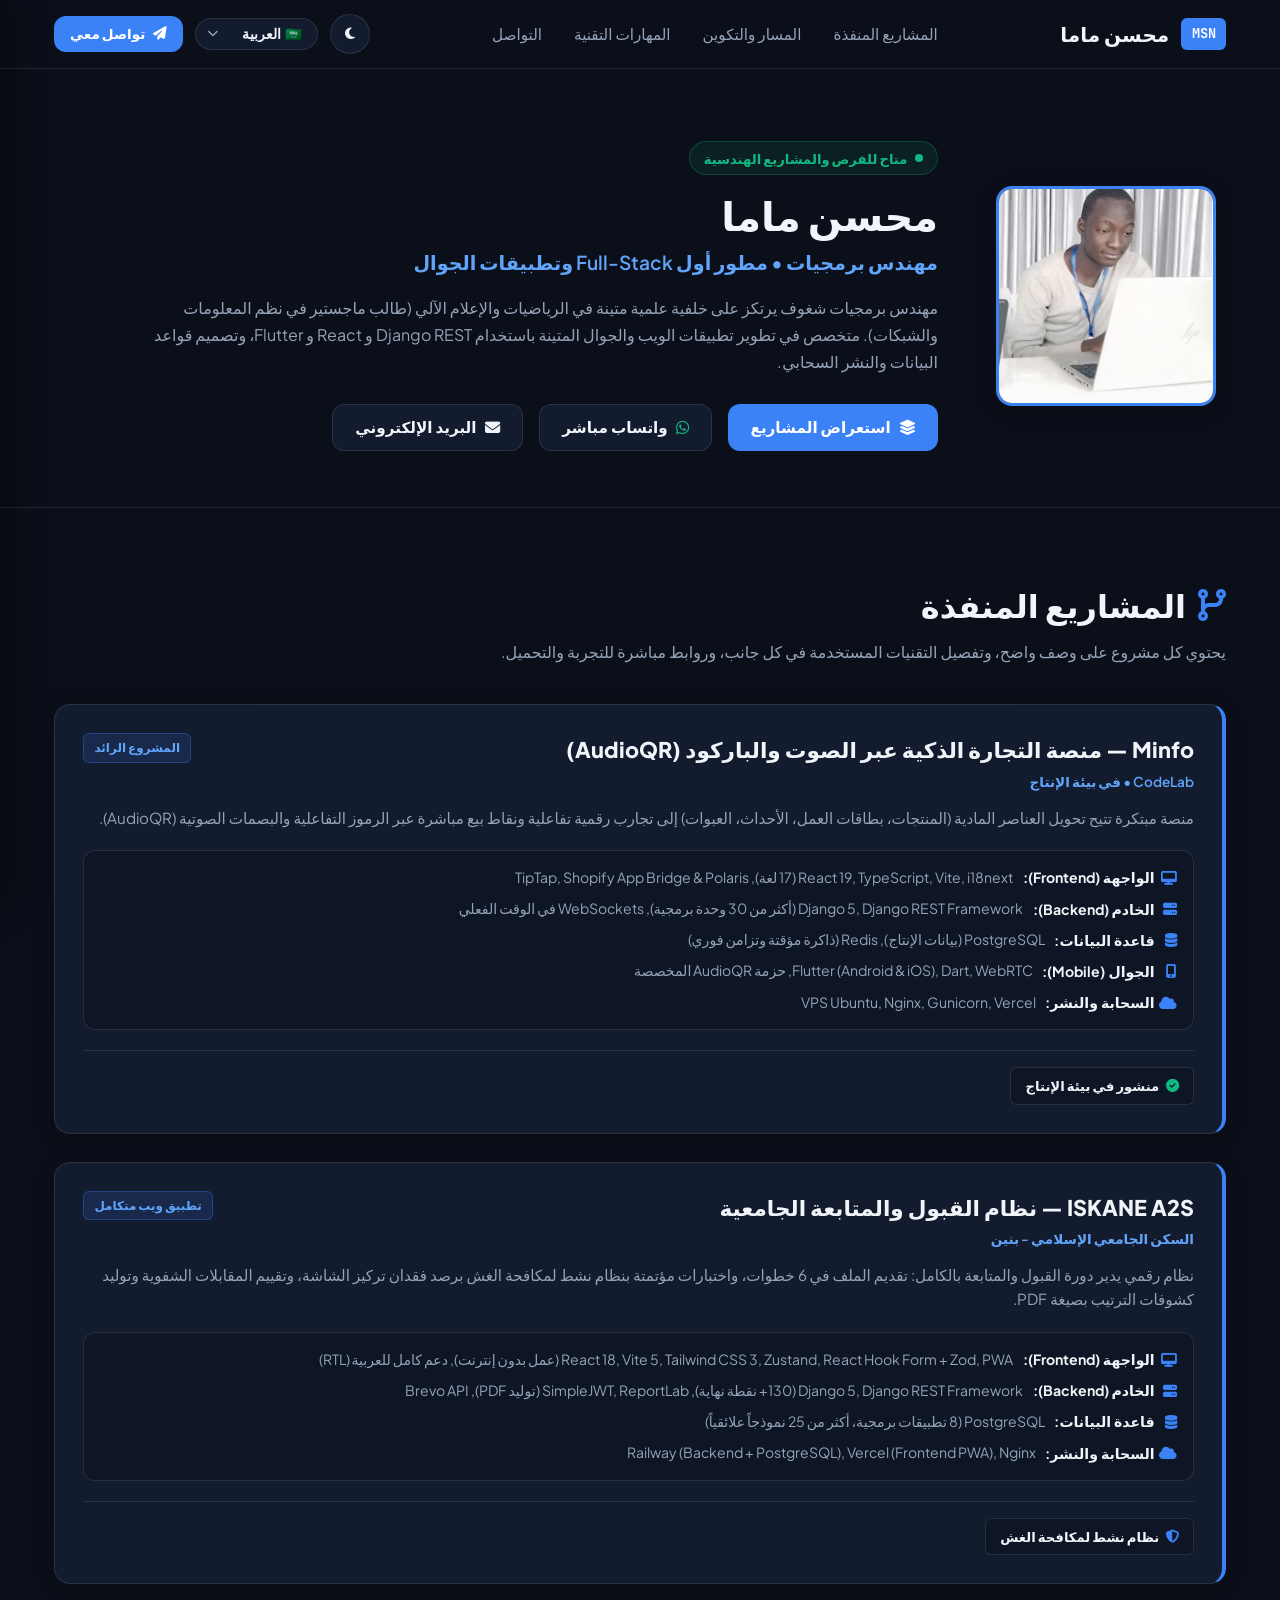
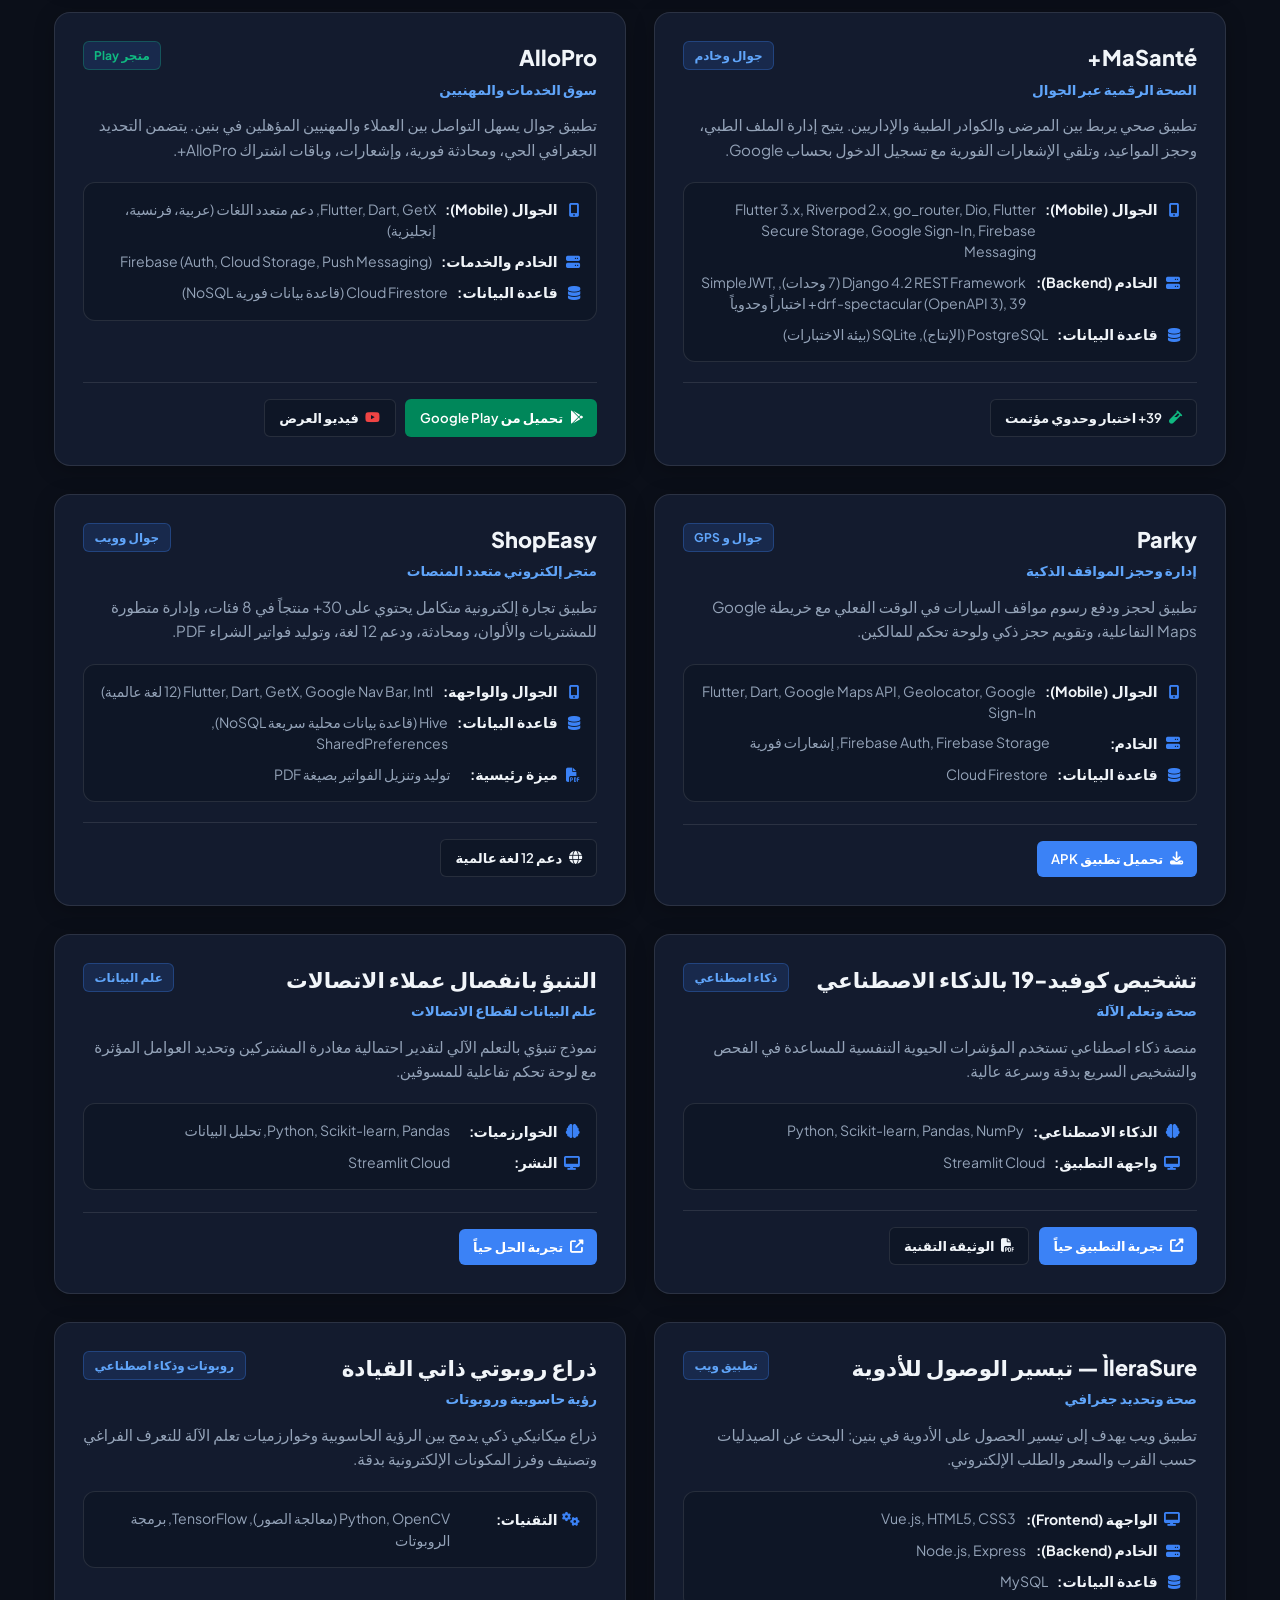
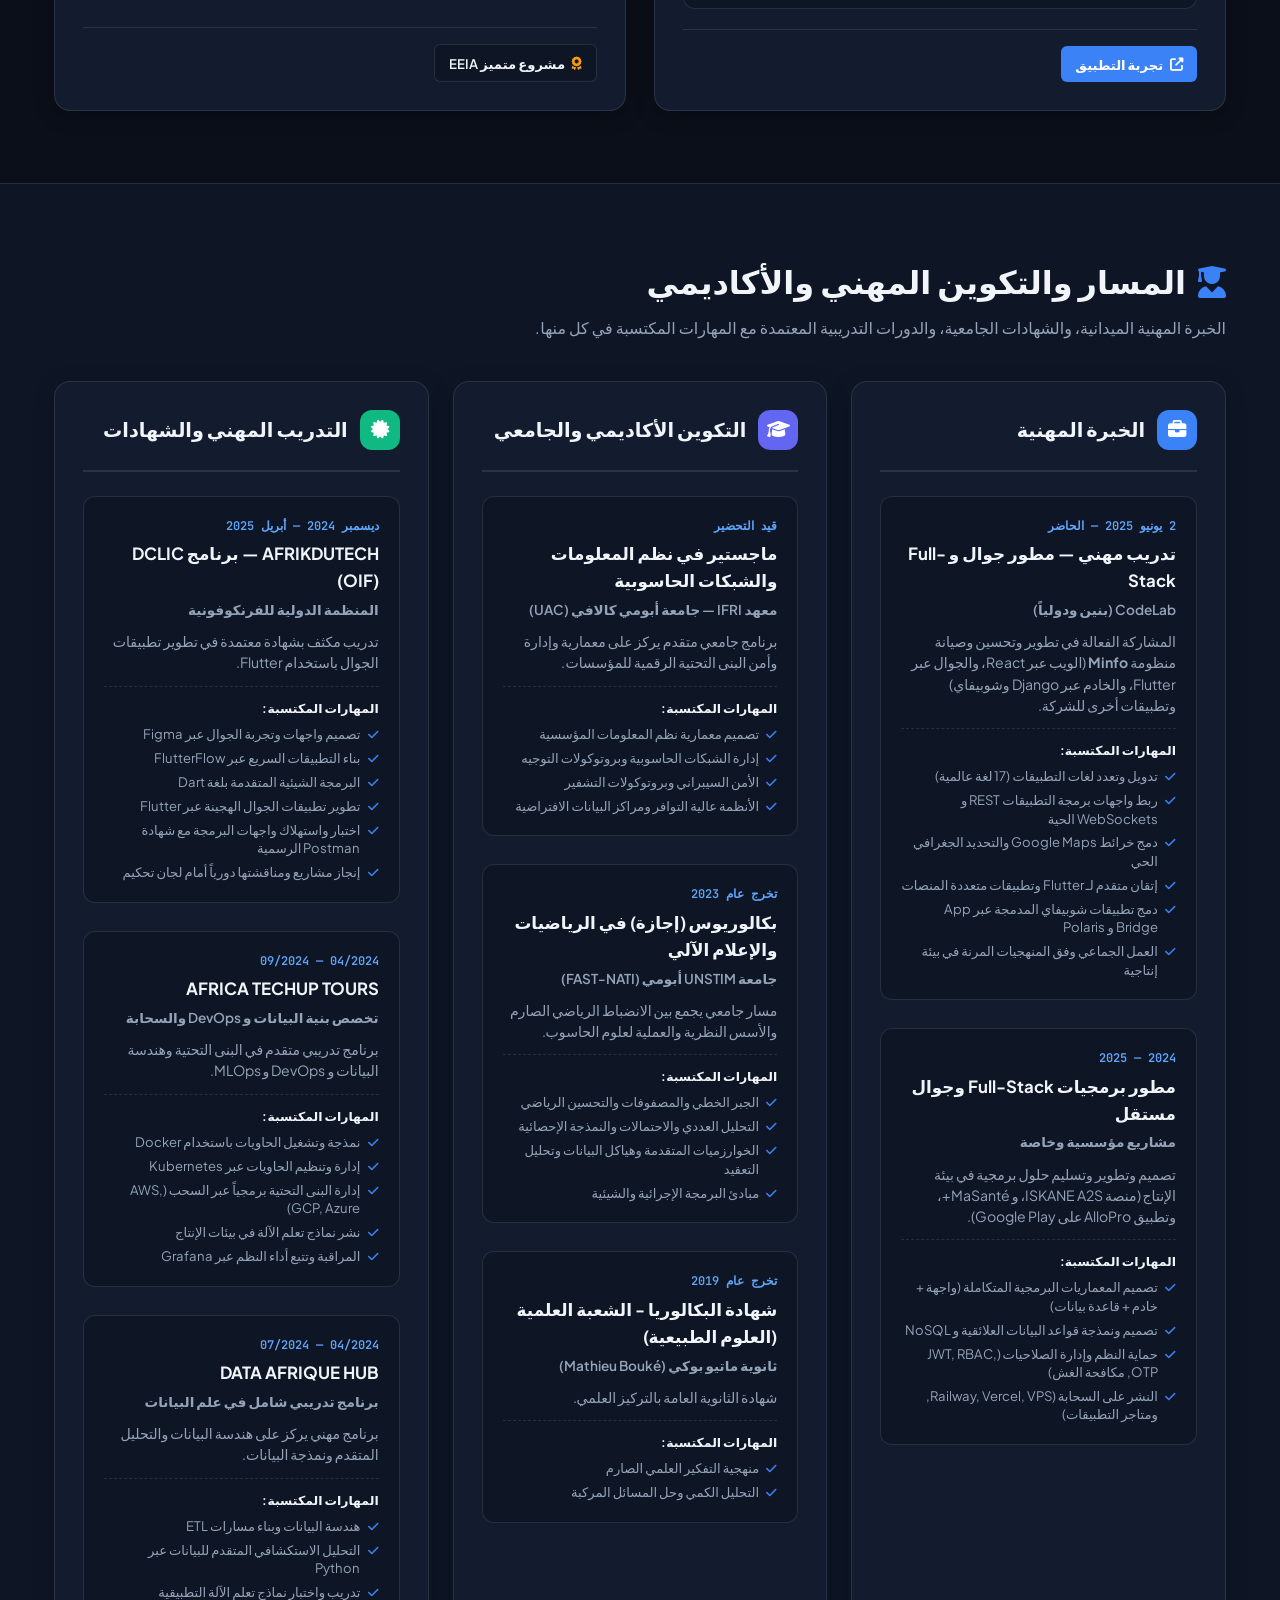
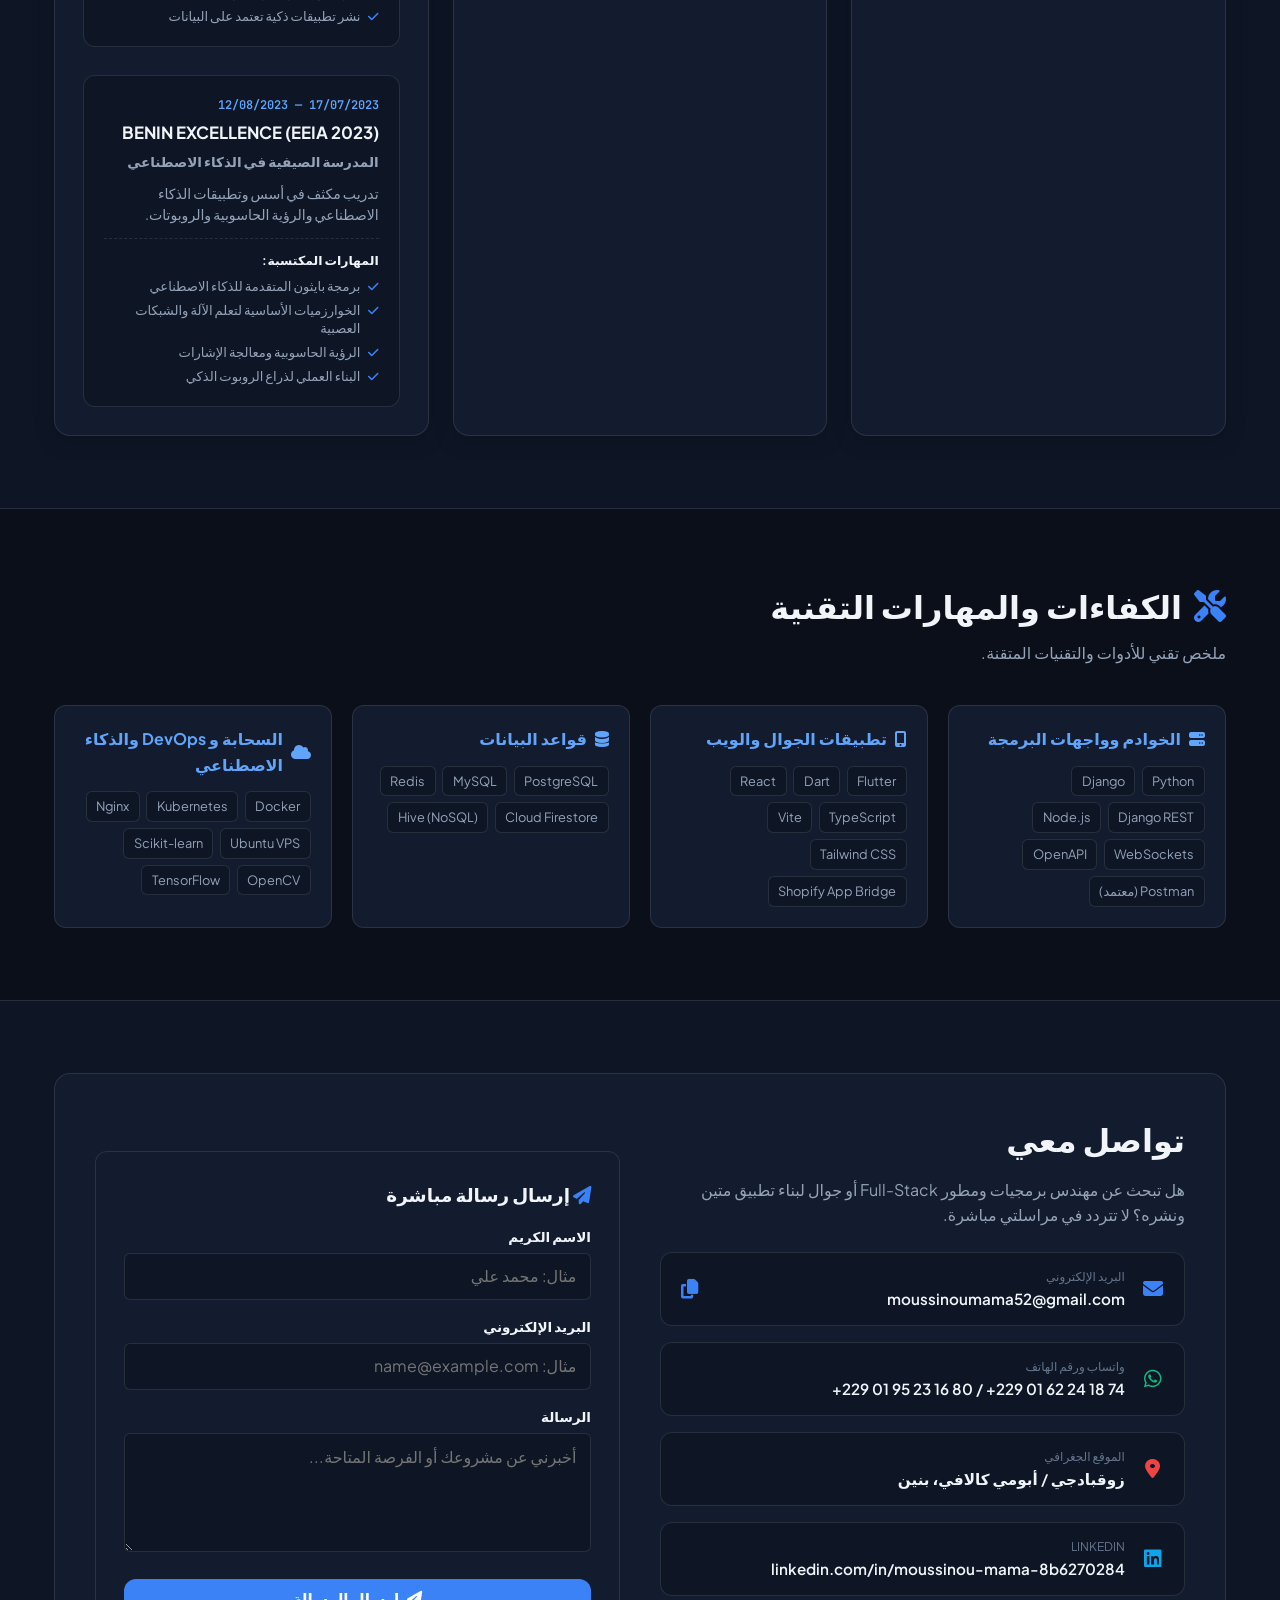
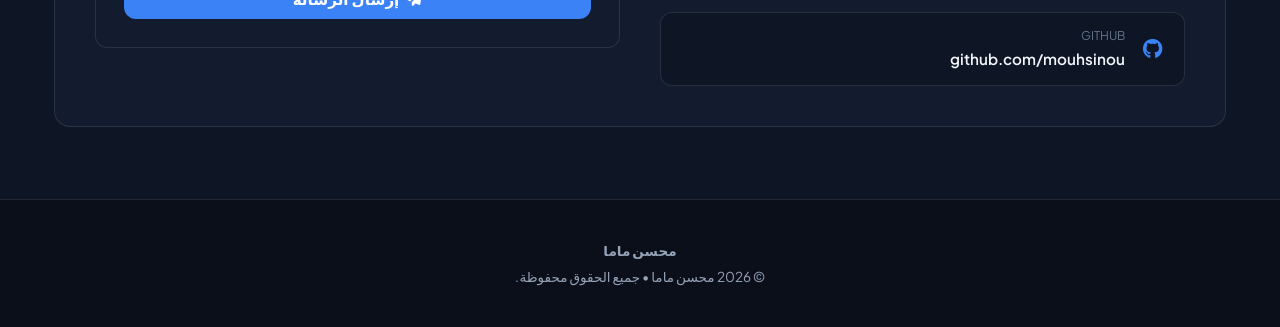
==== commit e93701aa: "fix responsivity" ====
--- a/index-ar.html
+++ b/index-ar.html
@@ -44,9 +44,38 @@
                 <a href="#contact" class="btn btn-primary" style="padding: 0.45rem 1rem; font-size: 0.85rem;">
                     <i class="fas fa-paper-plane"></i> تواصل معي
                 </a>
+
+                <button id="mobile-menu-btn" class="mobile-menu-btn" aria-label="فتح القائمة" aria-expanded="false">
+                    <i class="fas fa-bars"></i>
+                </button>
             </div>
         </div>
     </header>
+
+    <!-- قائمة التنقل للهاتف المحمول (Mobile Drawer) -->
+    <div id="mobile-backdrop" class="mobile-backdrop"></div>
+    <nav id="mobile-nav" class="mobile-nav" aria-label="تنقل الهاتف">
+        <div class="mobile-nav-top">
+            <div class="mobile-nav-brand">
+                <span class="brand-badge">MSN</span>
+                <span>محسن ماما</span>
+            </div>
+        </div>
+        <div class="mobile-nav-links">
+            <a href="#projets" class="mobile-nav-link"><i class="fas fa-code-branch"></i> المشاريع المنفذة</a>
+            <a href="#parcours" class="mobile-nav-link"><i class="fas fa-user-graduate"></i> المسار والتكوين</a>
+            <a href="#competences" class="mobile-nav-link"><i class="fas fa-tools"></i> المهارات التقنية</a>
+            <a href="#contact" class="mobile-nav-link"><i class="fas fa-paper-plane"></i> التواصل</a>
+        </div>
+        <div class="mobile-nav-footer">
+            <a href="https://wa.me/22995231680" target="_blank" class="btn btn-secondary" style="justify-content: center;">
+                <i class="fab fa-whatsapp" style="color: var(--success);"></i> واتساب مباشر
+            </a>
+            <a href="#contact" class="btn btn-primary" style="justify-content: center;">
+                <i class="fas fa-paper-plane"></i> تواصل معي
+            </a>
+        </div>
+    </nav>
 
     <!-- ================= القسم الرئيسي ================= -->
     <section id="hero" class="hero">
@@ -774,22 +803,22 @@
                     </div>
                 </div>
 
-                <div style="background: var(--bg-surface); border: 1px solid var(--border); border-radius: var(--radius-md); padding: 1.75rem;">
+                <div class="contact-form-card">
                     <h3 style="font-size: 1.15rem; font-weight: 700; margin-bottom: 1rem;"><i class="fas fa-paper-plane" style="color: var(--primary);"></i> إرسال رسالة مباشرة</h3>
                     <form onsubmit="event.preventDefault(); alert('شكراً لرسالتك! سأرد عليك في أقرب وقت.'); this.reset();">
-                        <div style="margin-bottom: 1rem;">
-                            <label style="display: block; font-size: 0.85rem; font-weight: 600; margin-bottom: 0.35rem;">الاسم الكريم</label>
-                            <input type="text" required style="width: 100%; background: var(--bg-alt); border: 1px solid var(--border); border-radius: var(--radius-sm); padding: 0.65rem 0.85rem; color: var(--text); font-family: inherit;">
-                        </div>
-                        <div style="margin-bottom: 1rem;">
-                            <label style="display: block; font-size: 0.85rem; font-weight: 600; margin-bottom: 0.35rem;">البريد الإلكتروني</label>
-                            <input type="email" required style="width: 100%; background: var(--bg-alt); border: 1px solid var(--border); border-radius: var(--radius-sm); padding: 0.65rem 0.85rem; color: var(--text); font-family: inherit;">
-                        </div>
-                        <div style="margin-bottom: 1.25rem;">
-                            <label style="display: block; font-size: 0.85rem; font-weight: 600; margin-bottom: 0.35rem;">الرسالة</label>
-                            <textarea rows="4" required style="width: 100%; background: var(--bg-alt); border: 1px solid var(--border); border-radius: var(--radius-sm); padding: 0.65rem 0.85rem; color: var(--text); font-family: inherit;"></textarea>
-                        </div>
-                        <button type="submit" class="btn btn-primary" style="width: 100%;">
+                        <div class="contact-form-group">
+                            <label class="contact-form-label">الاسم الكريم</label>
+                            <input type="text" required class="contact-form-input" placeholder="مثال: محمد علي">
+                        </div>
+                        <div class="contact-form-group">
+                            <label class="contact-form-label">البريد الإلكتروني</label>
+                            <input type="email" required class="contact-form-input" placeholder="مثال: name@example.com">
+                        </div>
+                        <div class="contact-form-group" style="margin-bottom: 1.25rem;">
+                            <label class="contact-form-label">الرسالة</label>
+                            <textarea rows="4" required class="contact-form-textarea" placeholder="أخبرني عن مشروعك أو الفرصة المتاحة..."></textarea>
+                        </div>
+                        <button type="submit" class="btn btn-primary" style="width: 100%; justify-content: center;">
                             <i class="fas fa-paper-plane"></i> إرسال الرسالة
                         </button>
                     </form>
--- a/styles.css
+++ b/styles.css
@@ -65,6 +65,7 @@
 
 html {
     scroll-behavior: smooth;
+    overflow-x: hidden;
 }
 
 body {
@@ -73,6 +74,8 @@
     color: var(--text);
     line-height: 1.6;
     transition: background-color var(--transition), color var(--transition);
+    overflow-x: hidden;
+    width: 100%;
 }
 
 a {
@@ -214,6 +217,143 @@
     color: var(--text-muted);
 }
 
+/* Bouton Hamburger Mobile */
+.mobile-menu-btn {
+    display: none;
+    width: 2.4rem;
+    height: 2.4rem;
+    border-radius: var(--radius-sm);
+    border: 1px solid var(--border);
+    background: var(--bg-surface);
+    color: var(--text);
+    align-items: center;
+    justify-content: center;
+    font-size: 1.1rem;
+    transition: var(--transition);
+    flex-shrink: 0;
+}
+
+.mobile-menu-btn:hover {
+    border-color: var(--primary);
+    color: var(--primary);
+}
+
+/* Tiroir & Menu Mobile */
+.mobile-backdrop {
+    display: none;
+    position: fixed;
+    top: 0;
+    left: 0;
+    width: 100vw;
+    height: 100vh;
+    background: rgba(0, 0, 0, 0.65);
+    backdrop-filter: blur(5px);
+    -webkit-backdrop-filter: blur(5px);
+    z-index: 200;
+    opacity: 0;
+    transition: opacity 0.3s ease;
+}
+
+.mobile-backdrop.active {
+    display: block;
+    opacity: 1;
+}
+
+.mobile-nav {
+    position: fixed;
+    top: 0;
+    right: 0;
+    width: min(85vw, 320px);
+    height: 100vh;
+    background: var(--bg-surface);
+    border-left: 1px solid var(--border);
+    z-index: 210;
+    padding: 1.5rem 1.25rem;
+    display: flex;
+    flex-direction: column;
+    gap: 1.25rem;
+    box-shadow: -6px 0 30px rgba(0, 0, 0, 0.5);
+    transform: translateX(100%);
+    transition: transform 0.3s cubic-bezier(0.16, 1, 0.3, 1);
+    overflow-y: auto;
+}
+
+.mobile-nav.active {
+    transform: translateX(0);
+}
+
+[dir="rtl"] .mobile-nav {
+    right: auto;
+    left: 0;
+    border-left: none;
+    border-right: 1px solid var(--border);
+    box-shadow: 6px 0 30px rgba(0, 0, 0, 0.5);
+    transform: translateX(-100%);
+}
+
+[dir="rtl"] .mobile-nav.active {
+    transform: translateX(0);
+}
+
+.mobile-nav-top {
+    display: flex;
+    align-items: center;
+    justify-content: space-between;
+    padding-bottom: 1rem;
+    border-bottom: 1px solid var(--border);
+}
+
+.mobile-nav-brand {
+    display: flex;
+    align-items: center;
+    gap: 0.6rem;
+    font-weight: 700;
+    font-size: 1.05rem;
+}
+
+.mobile-nav-links {
+    display: flex;
+    flex-direction: column;
+    gap: 0.5rem;
+}
+
+.mobile-nav-link {
+    display: flex;
+    align-items: center;
+    gap: 0.85rem;
+    padding: 0.8rem 1rem;
+    border-radius: var(--radius-md);
+    color: var(--text);
+    font-weight: 600;
+    font-size: 0.95rem;
+    background: var(--bg-alt);
+    border: 1px solid transparent;
+    transition: var(--transition);
+}
+
+.mobile-nav-link i {
+    width: 20px;
+    color: var(--primary);
+    text-align: center;
+    font-size: 0.95rem;
+}
+
+.mobile-nav-link:hover,
+.mobile-nav-link:active {
+    background: var(--bg-surface-hover);
+    border-color: var(--border-accent);
+    color: var(--primary-light);
+}
+
+.mobile-nav-footer {
+    margin-top: auto;
+    padding-top: 1rem;
+    border-top: 1px solid var(--border);
+    display: flex;
+    flex-direction: column;
+    gap: 0.75rem;
+}
+
 /* ==========================================================================
    Hero Section Épurée
    ========================================================================== */
@@ -707,6 +847,7 @@
     border: 1px solid var(--border);
     padding: 0.85rem 1.2rem;
     border-radius: var(--radius-md);
+    overflow: hidden;
 }
 
 .contact-item i {
@@ -714,6 +855,14 @@
     color: var(--primary);
     width: 24px;
     text-align: center;
+    flex-shrink: 0;
+}
+
+.contact-item-text {
+    min-width: 0;
+    flex: 1 1 auto;
+    overflow-wrap: anywhere;
+    word-break: break-word;
 }
 
 .contact-item-text span {
@@ -727,6 +876,8 @@
     font-size: 0.95rem;
     font-weight: 600;
     color: var(--text);
+    overflow-wrap: anywhere;
+    word-break: break-word;
 }
 
 .copy-icon {
@@ -734,10 +885,51 @@
     cursor: pointer;
     color: var(--text-dim);
     padding: 0.35rem;
+    flex-shrink: 0;
 }
 
 .copy-icon:hover {
     color: var(--primary);
+}
+
+/* Carte Formulaire de contact */
+.contact-form-card {
+    background: var(--bg-surface);
+    border: 1px solid var(--border);
+    border-radius: var(--radius-md);
+    padding: 1.75rem;
+}
+
+.contact-form-group {
+    margin-bottom: 1rem;
+}
+
+.contact-form-label {
+    display: block;
+    font-size: 0.85rem;
+    font-weight: 600;
+    margin-bottom: 0.35rem;
+}
+
+.contact-form-input,
+.contact-form-textarea {
+    width: 100%;
+    background: var(--bg-alt);
+    border: 1px solid var(--border);
+    border-radius: var(--radius-sm);
+    padding: 0.65rem 0.85rem;
+    color: var(--text);
+    font-family: inherit;
+    font-size: 1rem; /* 16px min pour éviter le zoom auto sur iOS */
+    line-height: 1.5;
+    transition: var(--transition);
+}
+
+.contact-form-input:focus,
+.contact-form-textarea:focus {
+    outline: none;
+    border-color: var(--primary);
+    box-shadow: 0 0 0 2px rgba(59, 130, 246, 0.2);
 }
 
 /* Footer */
@@ -776,11 +968,12 @@
 }
 
 /* ==========================================================================
-   Responsive Breakpoints
+   Responsive Breakpoints & Mobile Adaptations
    ========================================================================== */
 @media (max-width: 992px) {
     .parcours-container {
         grid-template-columns: 1fr;
+        gap: 1.25rem;
     }
     .projects-grid {
         grid-template-columns: 1fr;
@@ -793,29 +986,291 @@
     }
     .contact-container {
         grid-template-columns: 1fr;
+        padding: 2rem 1.5rem;
+        gap: 2rem;
     }
 }
 
 @media (max-width: 768px) {
+    /* Conteneur et espacements globaux */
+    .container {
+        padding: 0 1rem;
+    }
+
+    .section {
+        padding: 3rem 0;
+    }
+
+    .section-head {
+        margin-bottom: 1.75rem;
+    }
+
+    .section-title {
+        font-size: clamp(1.4rem, 5vw, 1.85rem);
+    }
+
+    .section-subtitle {
+        font-size: 0.92rem;
+    }
+
+    /* Barre de navigation */
+    .nav {
+        height: 3.75rem;
+    }
+
+    .nav-brand {
+        font-size: 1.1rem;
+        gap: 0.5rem;
+    }
+
+    .brand-badge {
+        font-size: 0.75rem;
+        padding: 0.25rem 0.5rem;
+    }
+
+    .nav-menu {
+        display: none;
+    }
+
+    .nav-actions .btn {
+        display: none; /* Accessible dans le menu drawer et en CTA */
+    }
+
+    .mobile-menu-btn {
+        display: flex;
+    }
+
+    /* Section Hero */
+    .hero {
+        padding: 2.75rem 0 2.25rem 0;
+    }
+
     .hero-grid {
         grid-template-columns: 1fr;
         text-align: center;
         gap: 1.5rem;
-    }
+        justify-items: center;
+    }
+
+    .hero-photo-wrapper {
+        width: clamp(150px, 45vw, 190px);
+        height: clamp(150px, 45vw, 190px);
+    }
+
+    .hero-status {
+        font-size: 0.76rem;
+        padding: 0.35rem 0.75rem;
+        white-space: normal;
+        text-align: center;
+        max-width: 100%;
+        line-height: 1.4;
+    }
+
+    .hero-title {
+        font-size: clamp(1.75rem, 6.5vw, 2.25rem);
+    }
+
+    .hero-subtitle {
+        font-size: clamp(0.95rem, 3.5vw, 1.15rem);
+    }
+
+    .hero-desc {
+        font-size: 0.92rem;
+        line-height: 1.6;
+        margin-bottom: 1.5rem;
+    }
+
     .hero-cta-row {
         justify-content: center;
-    }
-    .nav-menu {
-        display: none;
-    }
+        width: 100%;
+        gap: 0.65rem;
+    }
+
+    .hero-cta-row .btn {
+        flex: 1 1 100%;
+        justify-content: center;
+        padding: 0.75rem 1rem;
+    }
+
+    /* Section Projets */
+    .project-card {
+        padding: 1.25rem 1rem;
+    }
+
+    .project-header-top {
+        flex-direction: column;
+        align-items: flex-start;
+        gap: 0.45rem;
+    }
+
+    .project-title {
+        font-size: 1.15rem;
+    }
+
+    .project-desc {
+        font-size: 0.88rem;
+        margin-bottom: 1rem;
+    }
+
+    .tech-breakdown {
+        padding: 0.85rem;
+        gap: 0.45rem;
+    }
+
     .tech-row {
         flex-direction: column;
-        gap: 0.2rem;
-    }
+        gap: 0.15rem;
+    }
+
     .tech-label {
         min-width: unset;
-    }
+        font-size: 0.82rem;
+    }
+
+    .tech-value {
+        font-size: 0.84rem;
+        overflow-wrap: anywhere;
+    }
+
+    .project-actions {
+        gap: 0.5rem;
+    }
+
+    .link-btn {
+        flex: 1 1 calc(50% - 0.5rem);
+        justify-content: center;
+        padding: 0.6rem 0.75rem;
+        font-size: 0.8rem;
+        min-height: 40px;
+    }
+
+    /* Section Parcours */
+    .parcours-column {
+        padding: 1.25rem 1rem;
+    }
+
+    .parcours-col-header {
+        margin-bottom: 1.15rem;
+        padding-bottom: 1rem;
+    }
+
+    .parcours-col-header h3 {
+        font-size: 1.1rem;
+    }
+
+    .parcours-items {
+        gap: 1.25rem;
+    }
+
+    .item-card {
+        padding: 1rem 0.85rem;
+    }
+
+    .item-title {
+        font-size: 1rem;
+    }
+
+    .item-place {
+        font-size: 0.82rem;
+    }
+
+    .item-desc {
+        font-size: 0.84rem;
+    }
+
+    .skills-list li {
+        font-size: 0.8rem;
+    }
+
+    /* Section Compétences */
     .skills-grid {
         grid-template-columns: 1fr;
-    }
-}
+        gap: 1rem;
+    }
+
+    .skill-box {
+        padding: 1.1rem 0.95rem;
+    }
+
+    /* Section Contact */
+    .contact-container {
+        padding: 1.25rem 1rem;
+        gap: 1.75rem;
+    }
+
+    .contact-form-card {
+        padding: 1.25rem 1rem;
+    }
+
+    .contact-info-list {
+        margin-top: 1.25rem;
+        gap: 0.75rem;
+    }
+
+    .contact-item {
+        padding: 0.75rem 0.85rem;
+        gap: 0.75rem;
+    }
+
+    .contact-item i {
+        font-size: 1.1rem;
+        width: 20px;
+    }
+
+    .contact-item-text span {
+        font-size: 0.7rem;
+    }
+
+    .contact-item-text a, .contact-item-text strong {
+        font-size: 0.88rem;
+    }
+}
+
+@media (max-width: 480px) {
+    .nav {
+        gap: 0.5rem;
+    }
+
+    .nav-brand {
+        font-size: 0.98rem;
+    }
+
+    .nav-actions {
+        gap: 0.4rem;
+    }
+
+    .action-btn,
+    .mobile-menu-btn {
+        width: 2.2rem;
+        height: 2.2rem;
+        font-size: 0.95rem;
+    }
+
+    .lang-select {
+        padding: 0.38rem 1.4rem 0.38rem 0.65rem;
+        font-size: 0.78rem;
+    }
+
+    .lang-arrow {
+        right: 0.5rem;
+        font-size: 0.65rem;
+    }
+
+    [dir="rtl"] .lang-select {
+        padding: 0.38rem 0.65rem 0.38rem 1.4rem;
+    }
+
+    [dir="rtl"] .lang-arrow {
+        left: 0.5rem;
+        right: auto;
+    }
+
+    .link-btn {
+        flex: 1 1 100%;
+    }
+
+    .footer {
+        padding: 2rem 0;
+        font-size: 0.8rem;
+    }
+}
